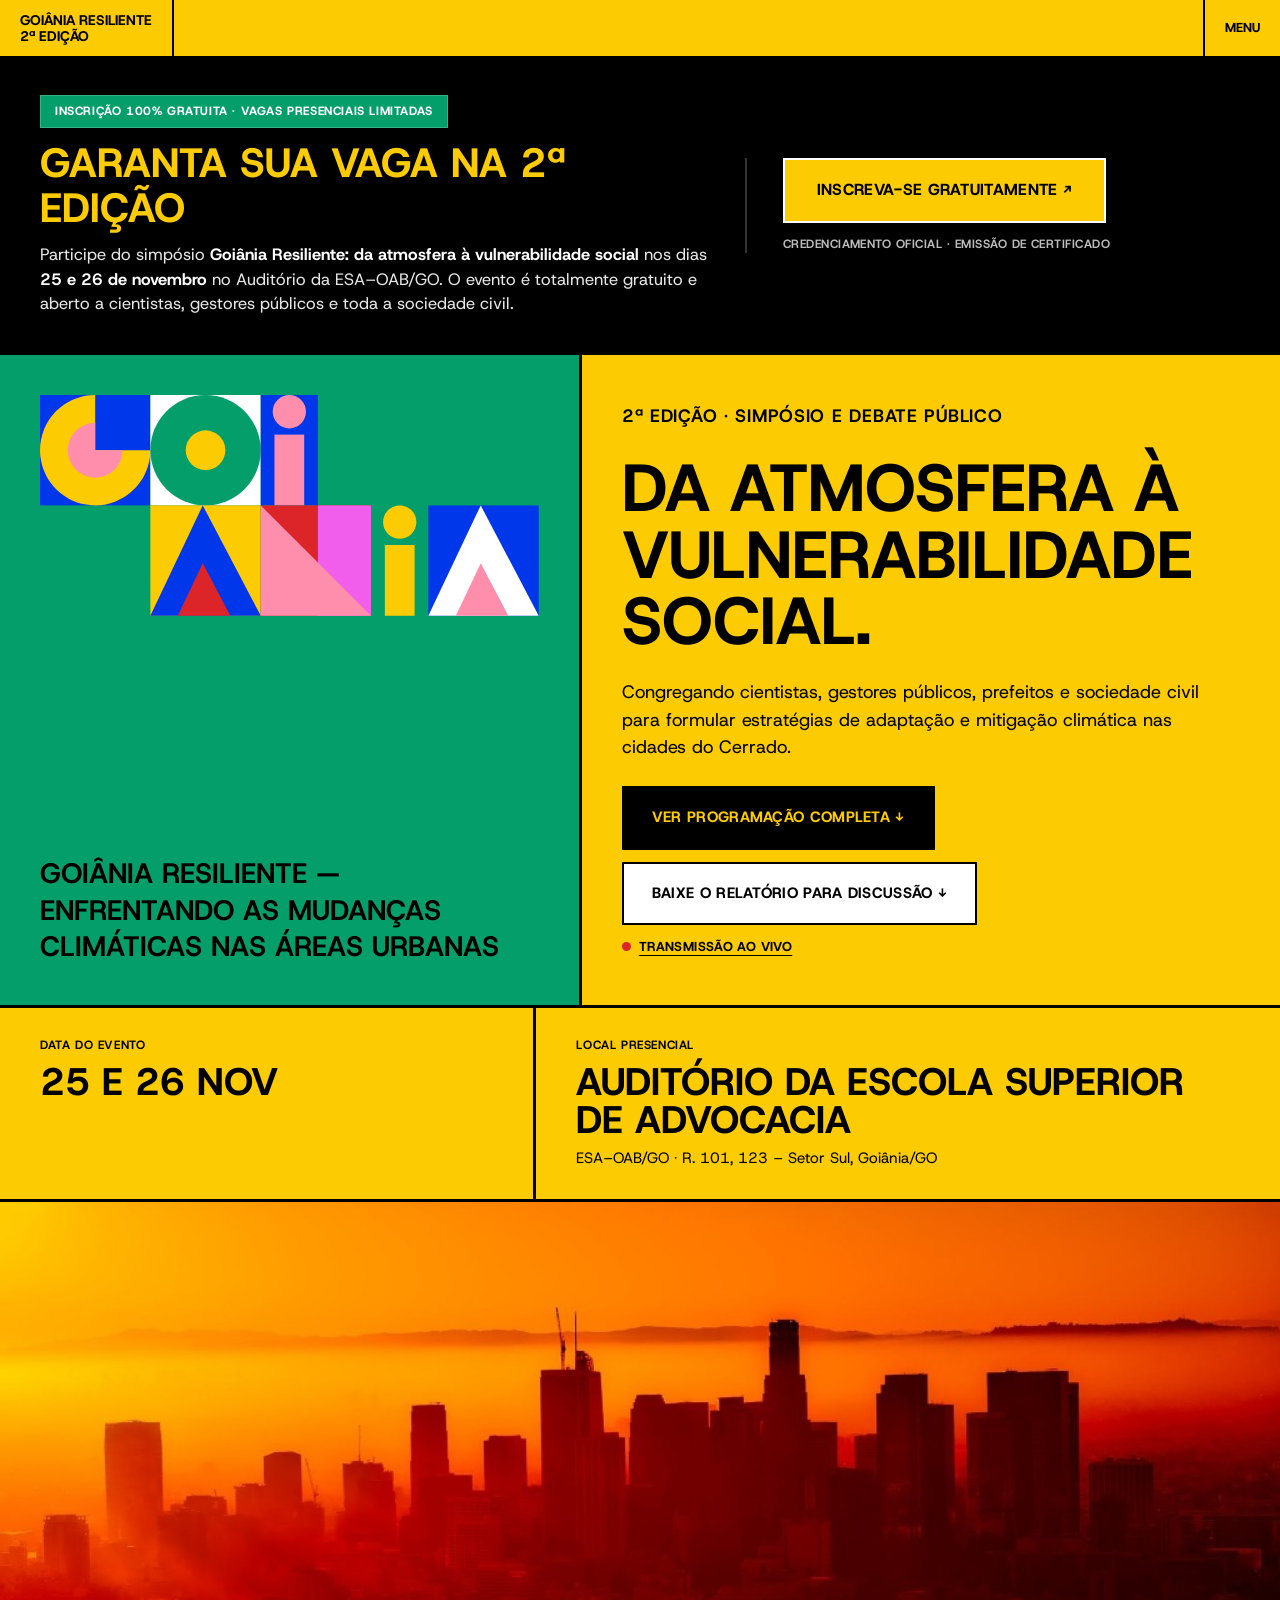
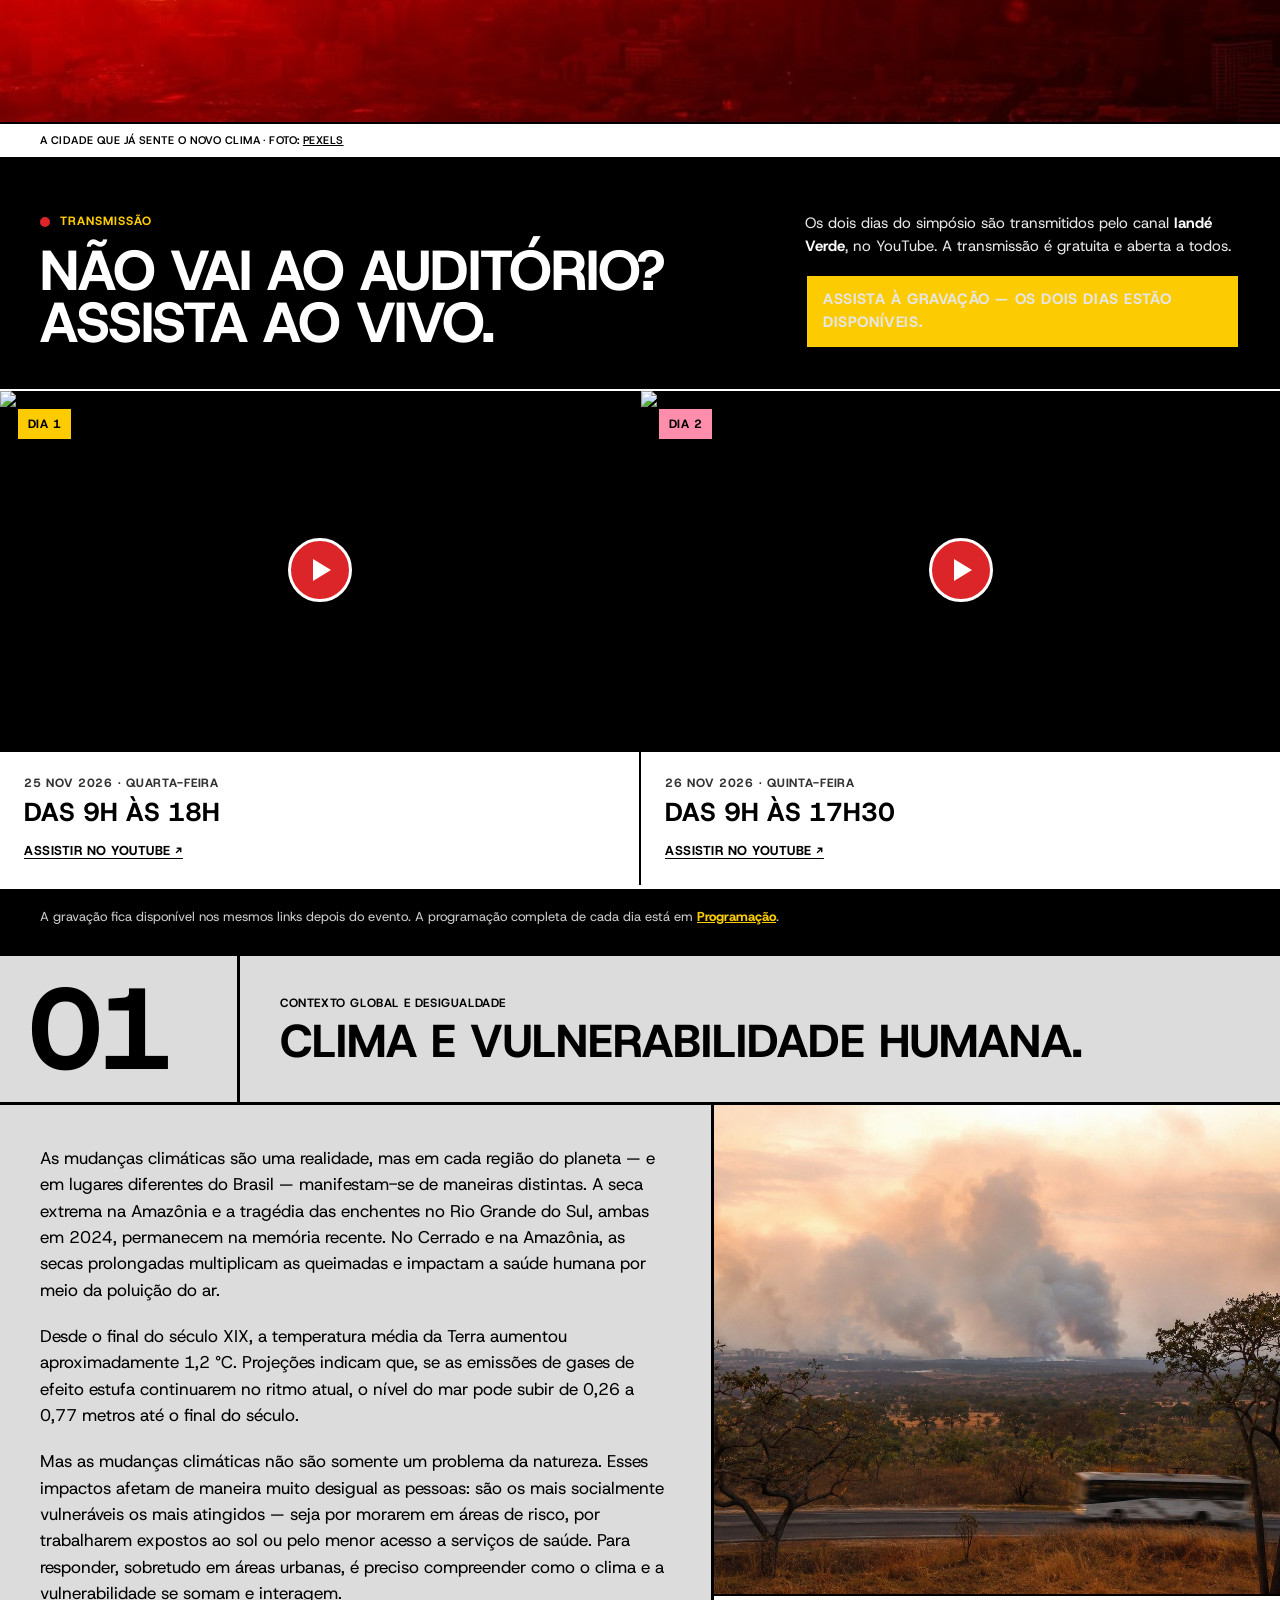
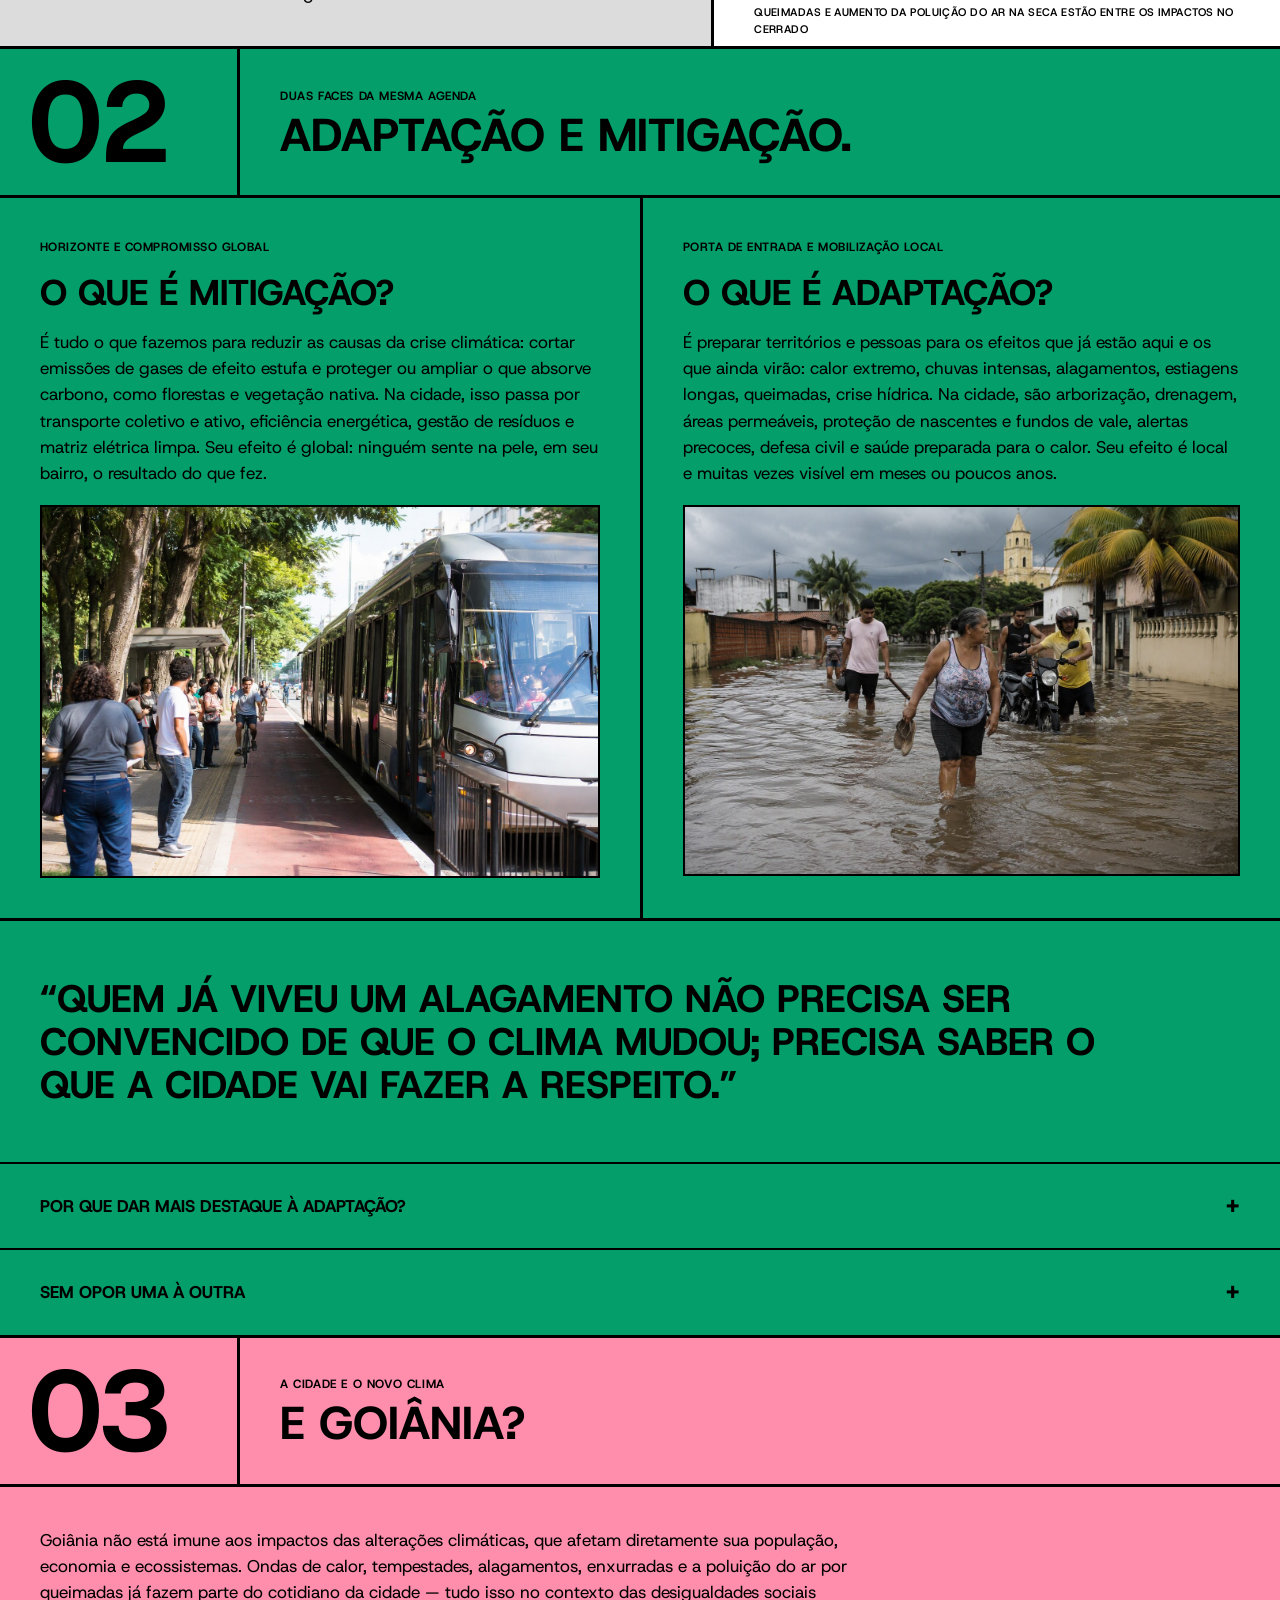
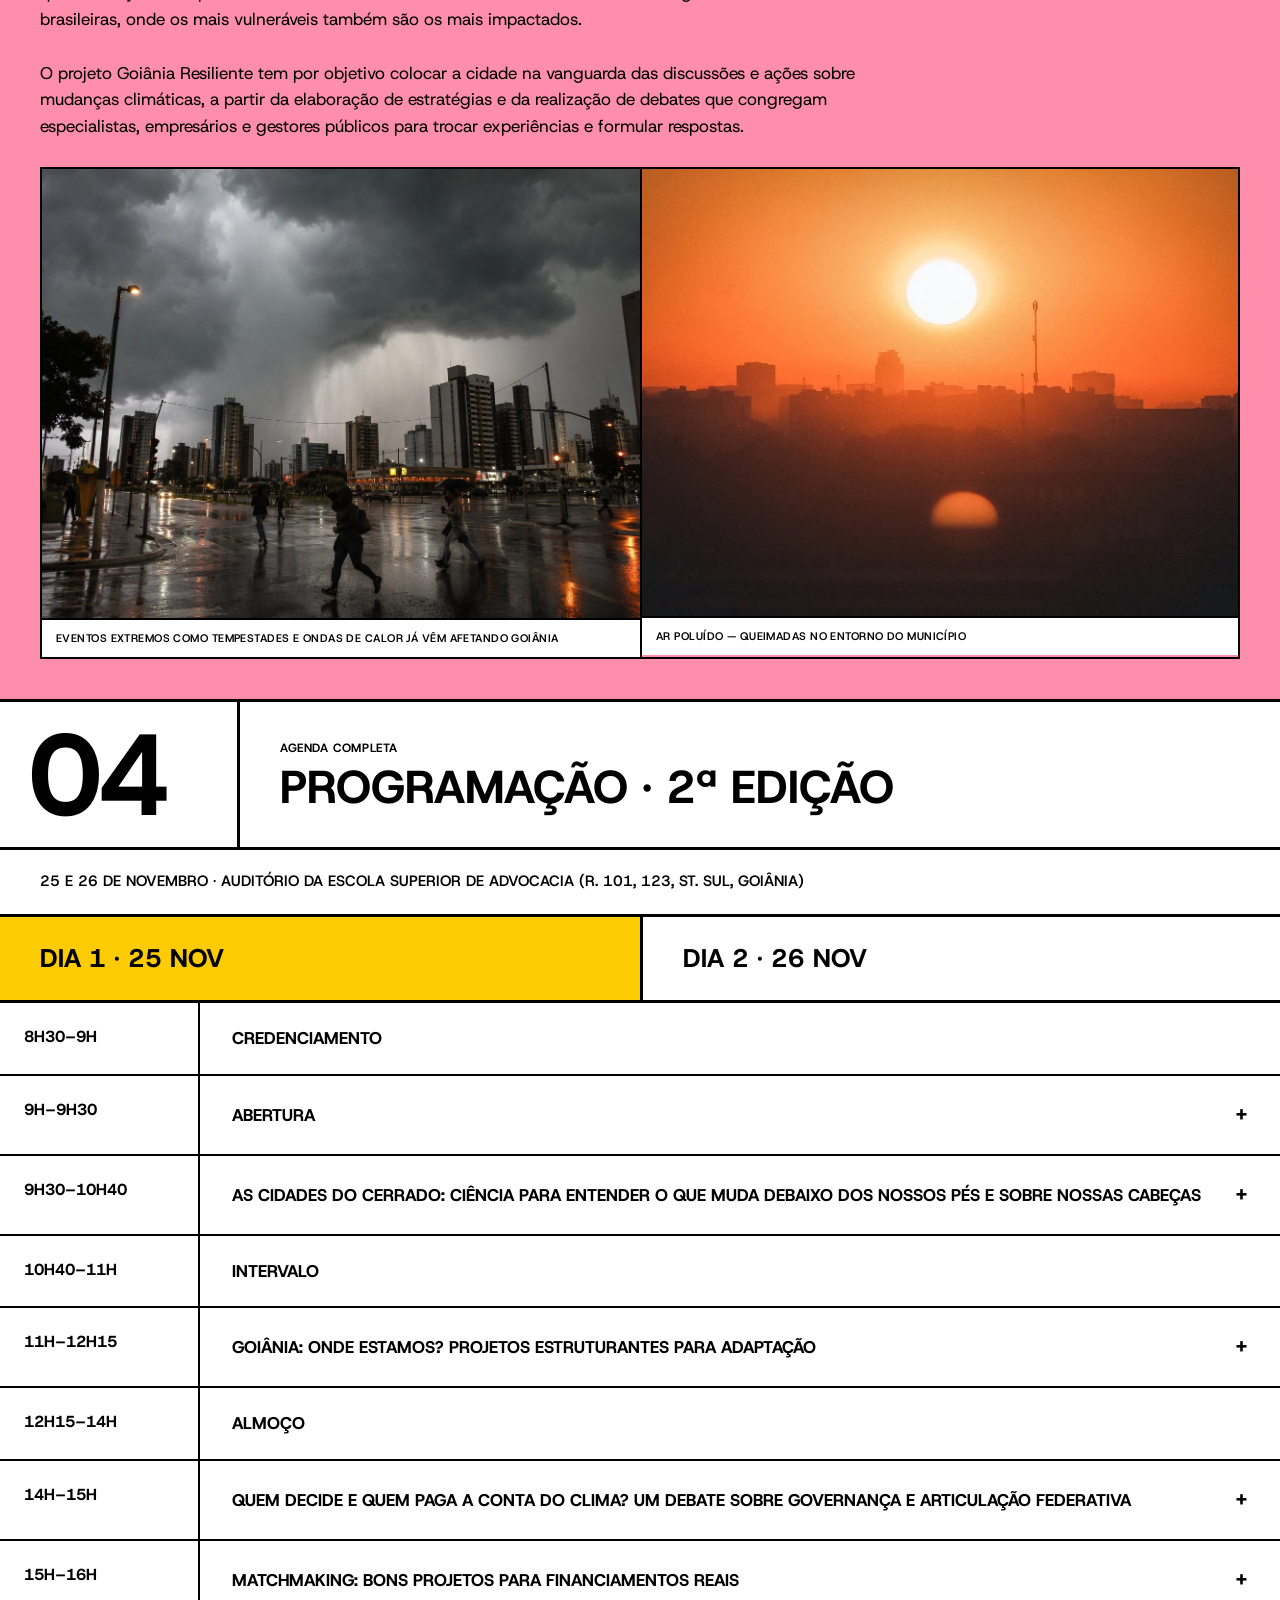
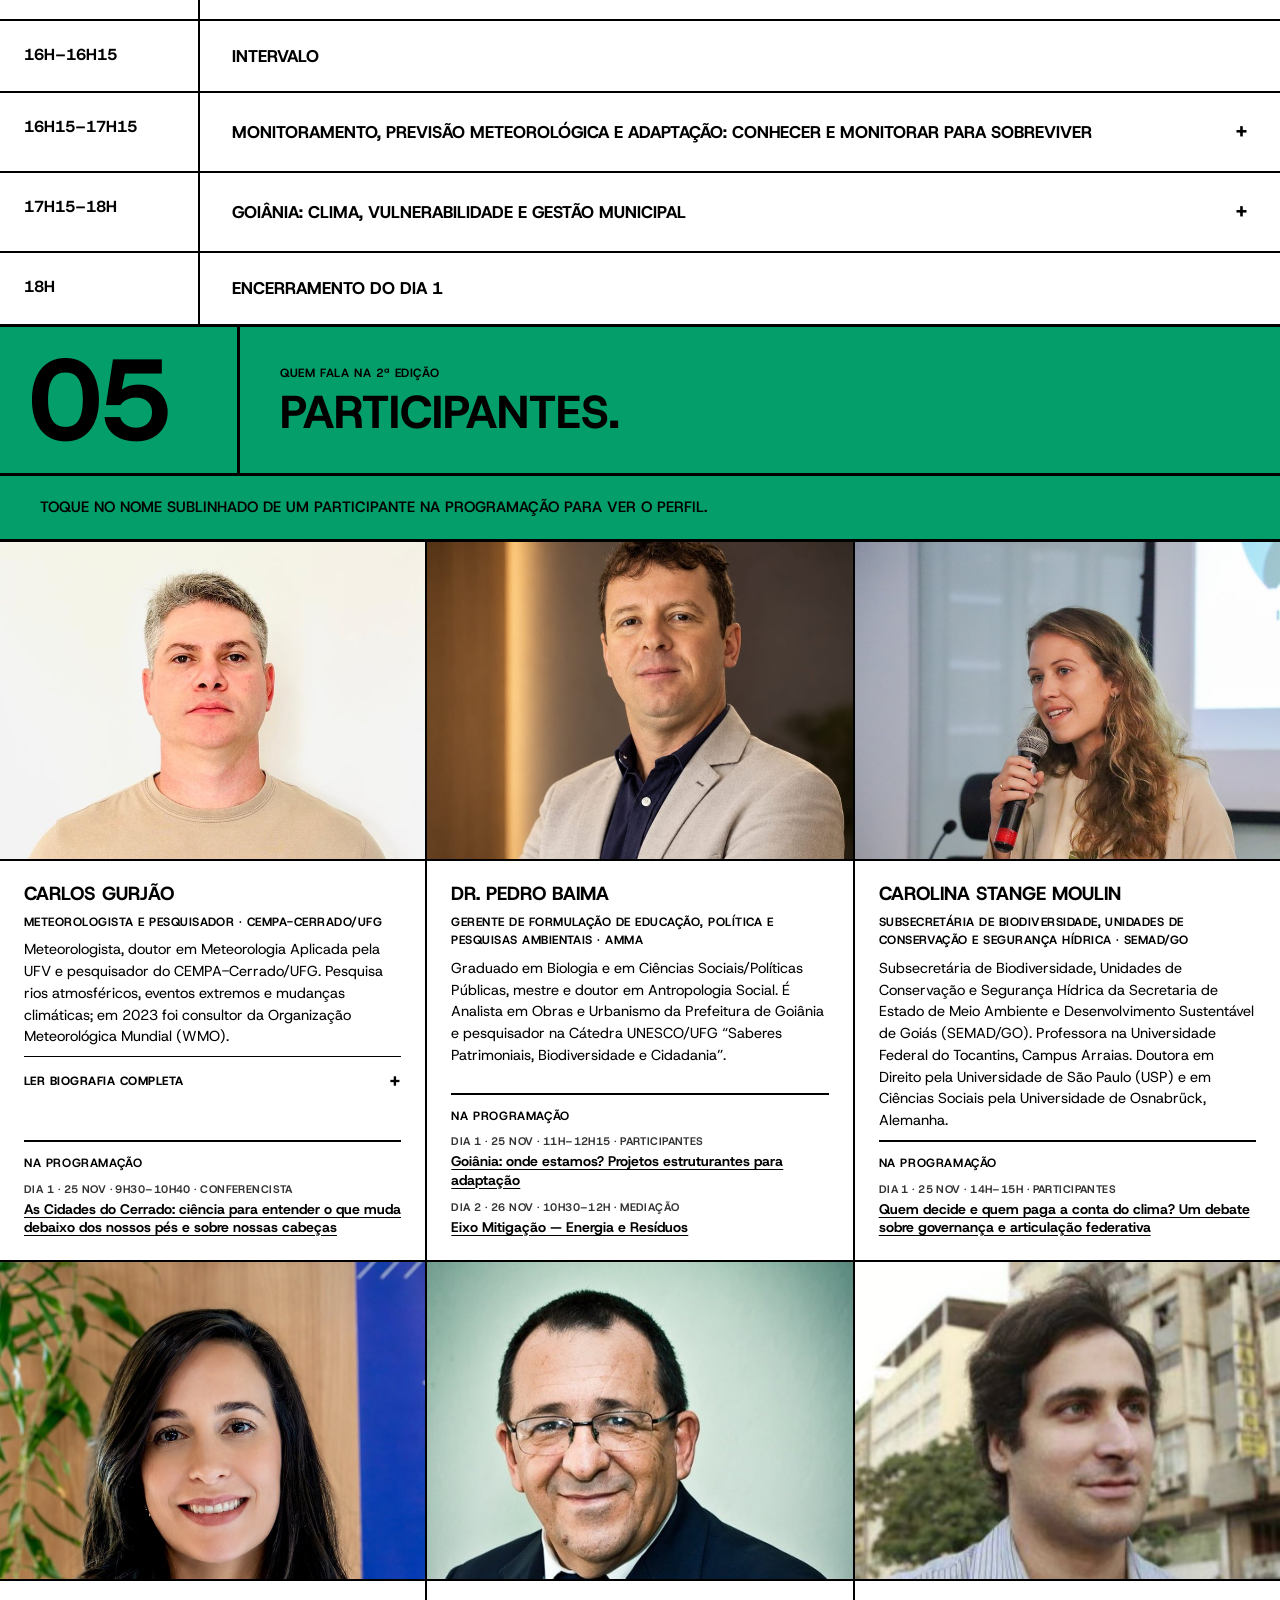
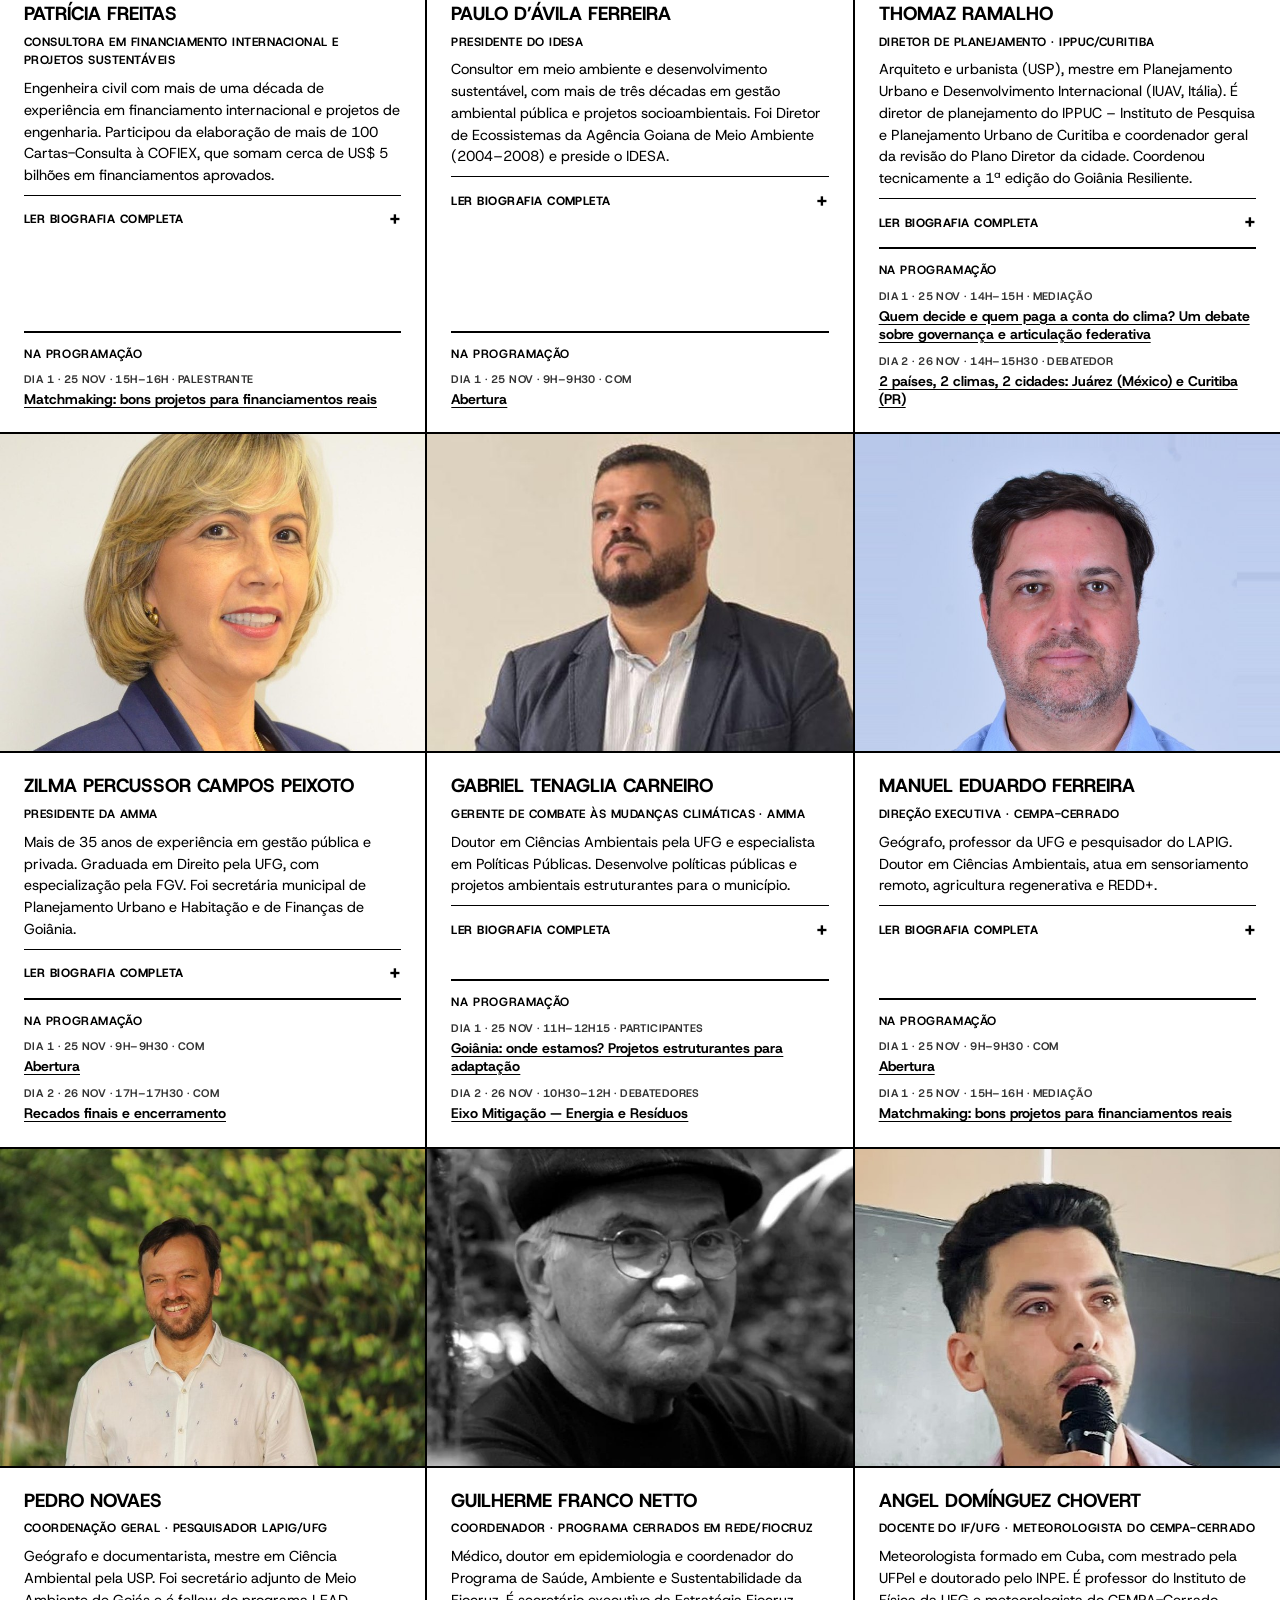
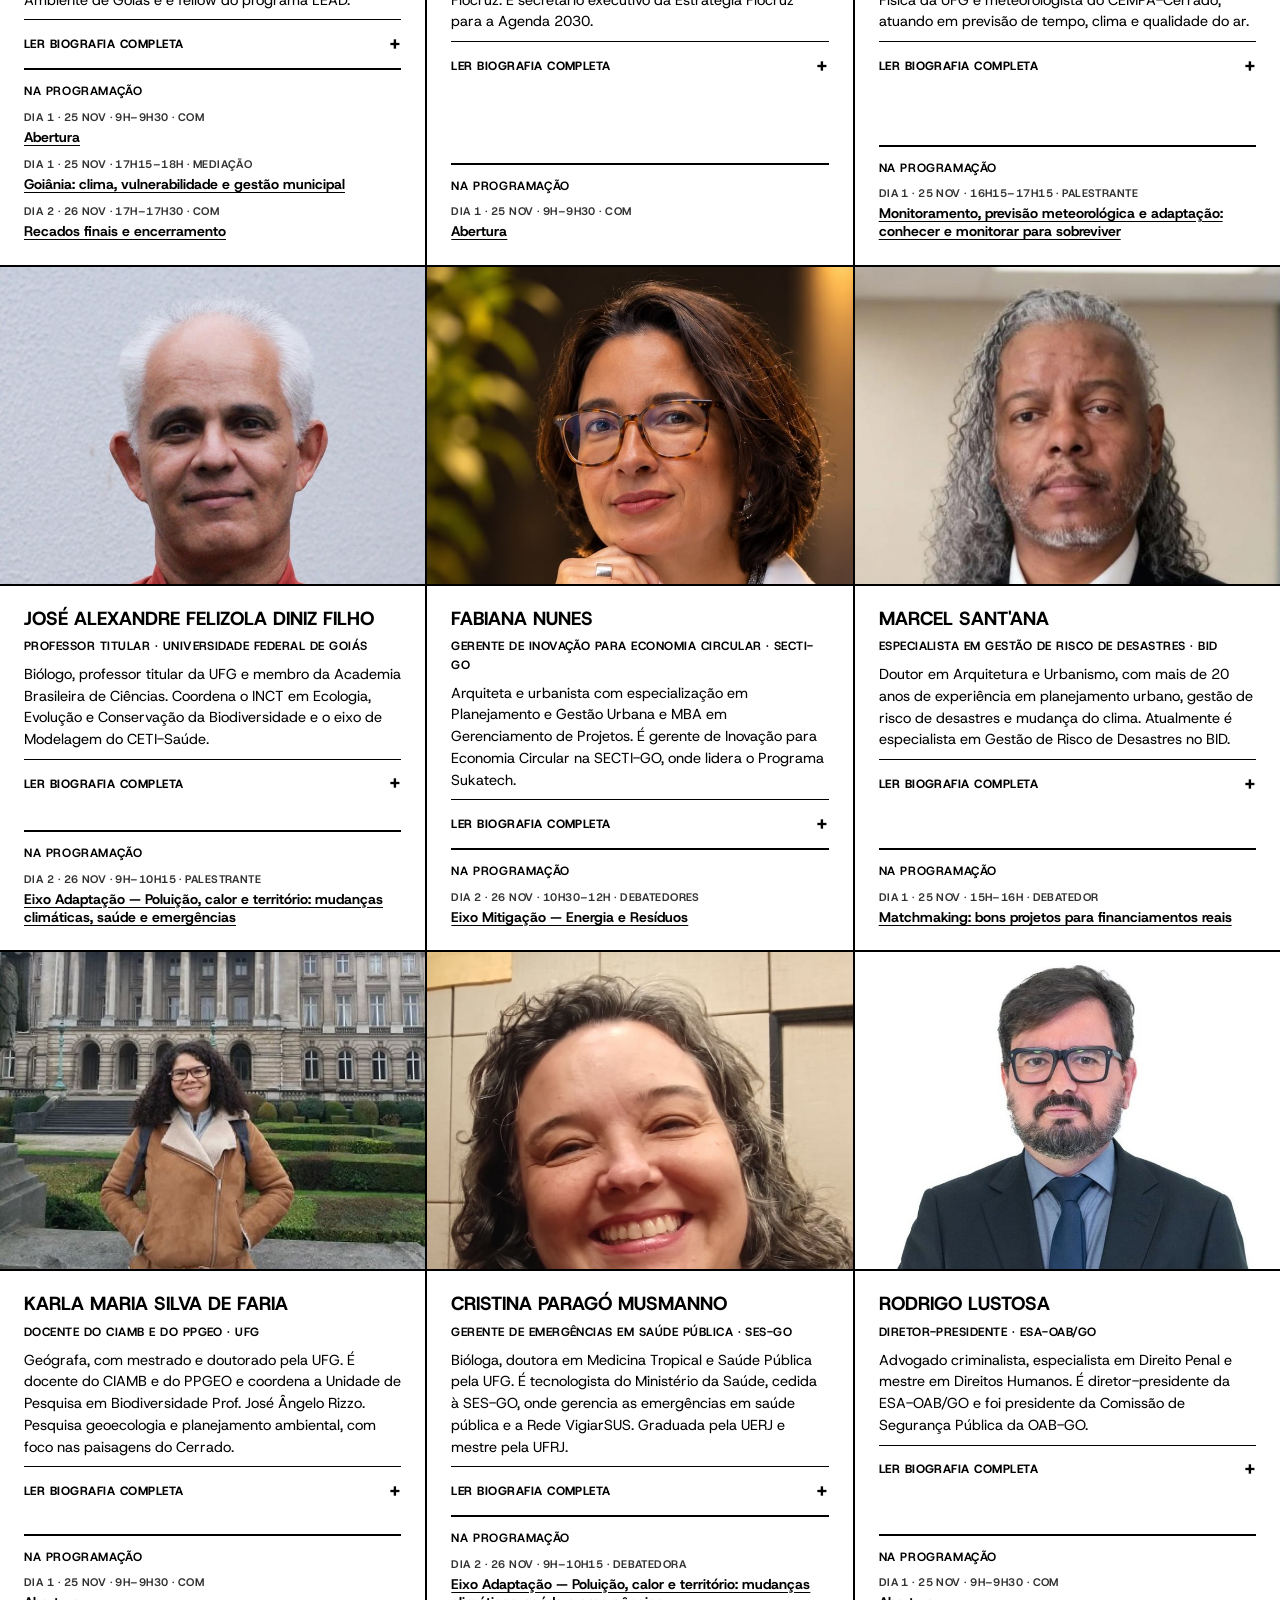
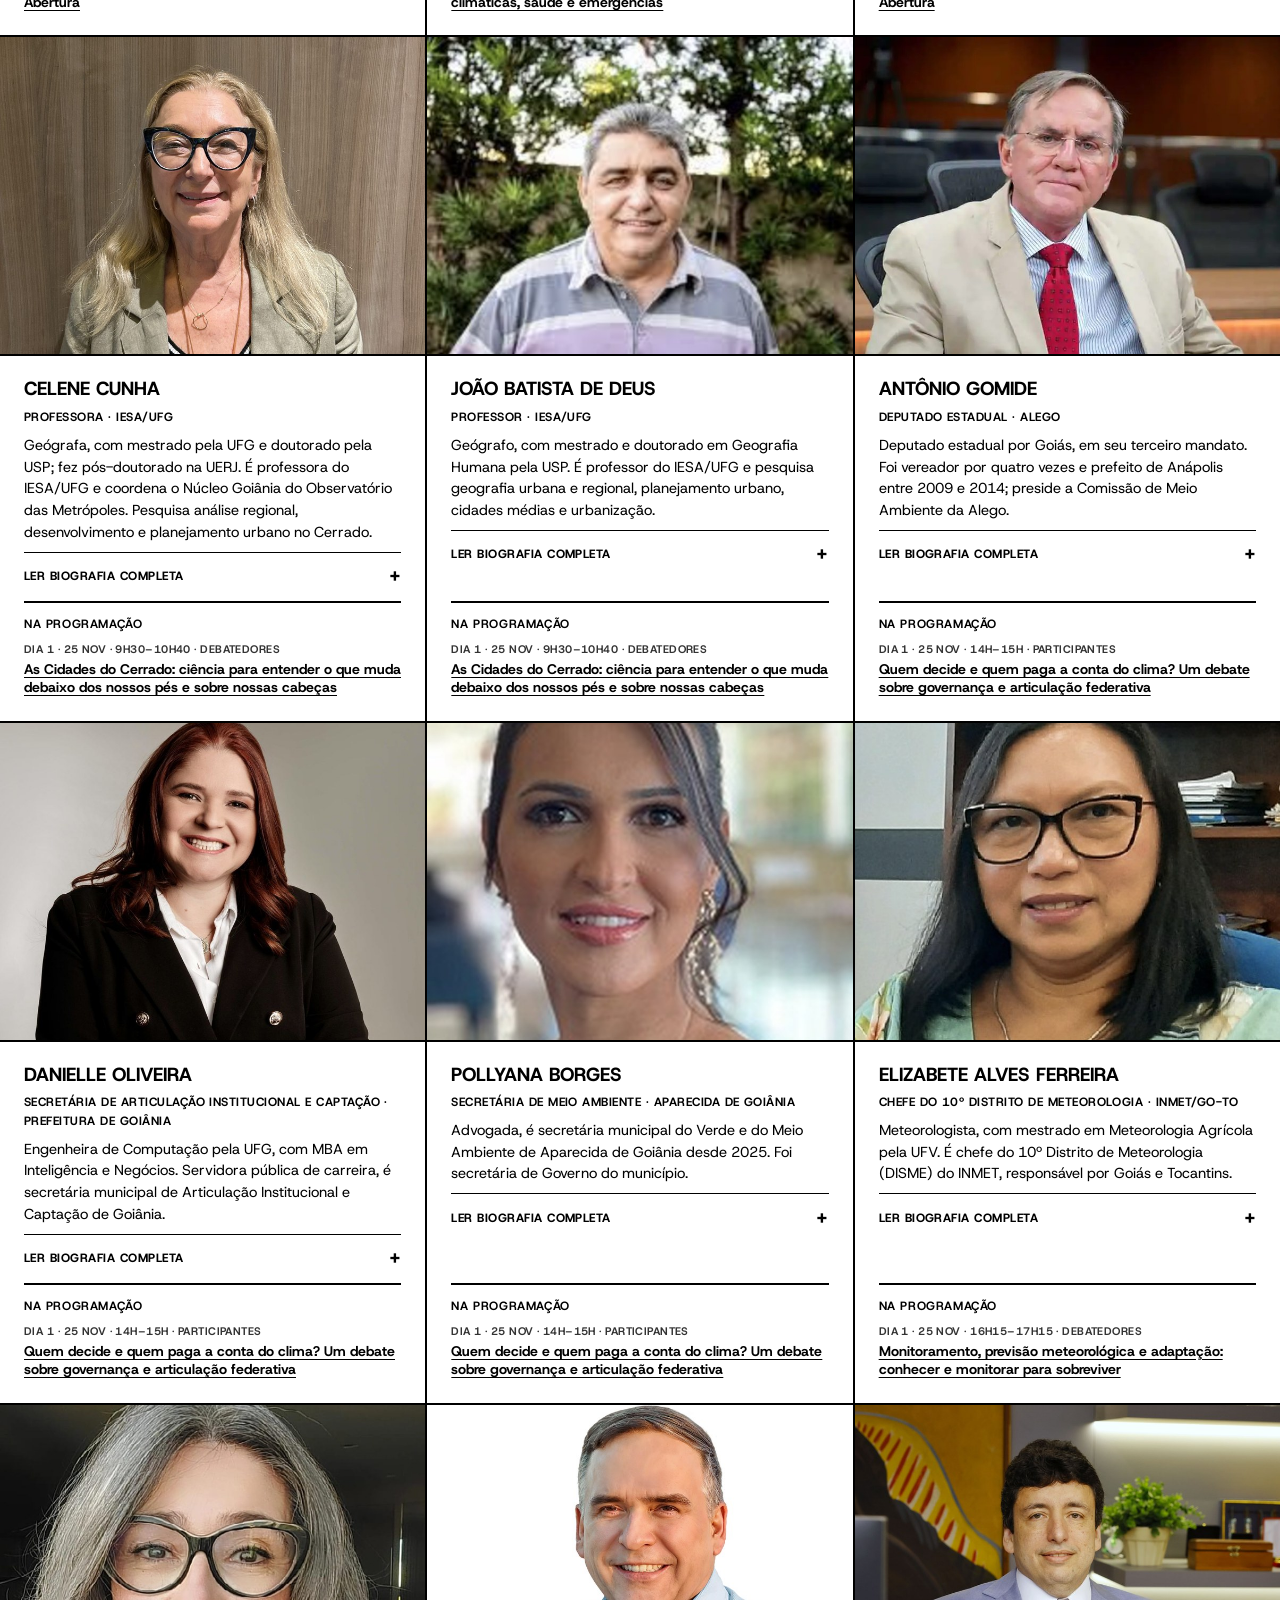
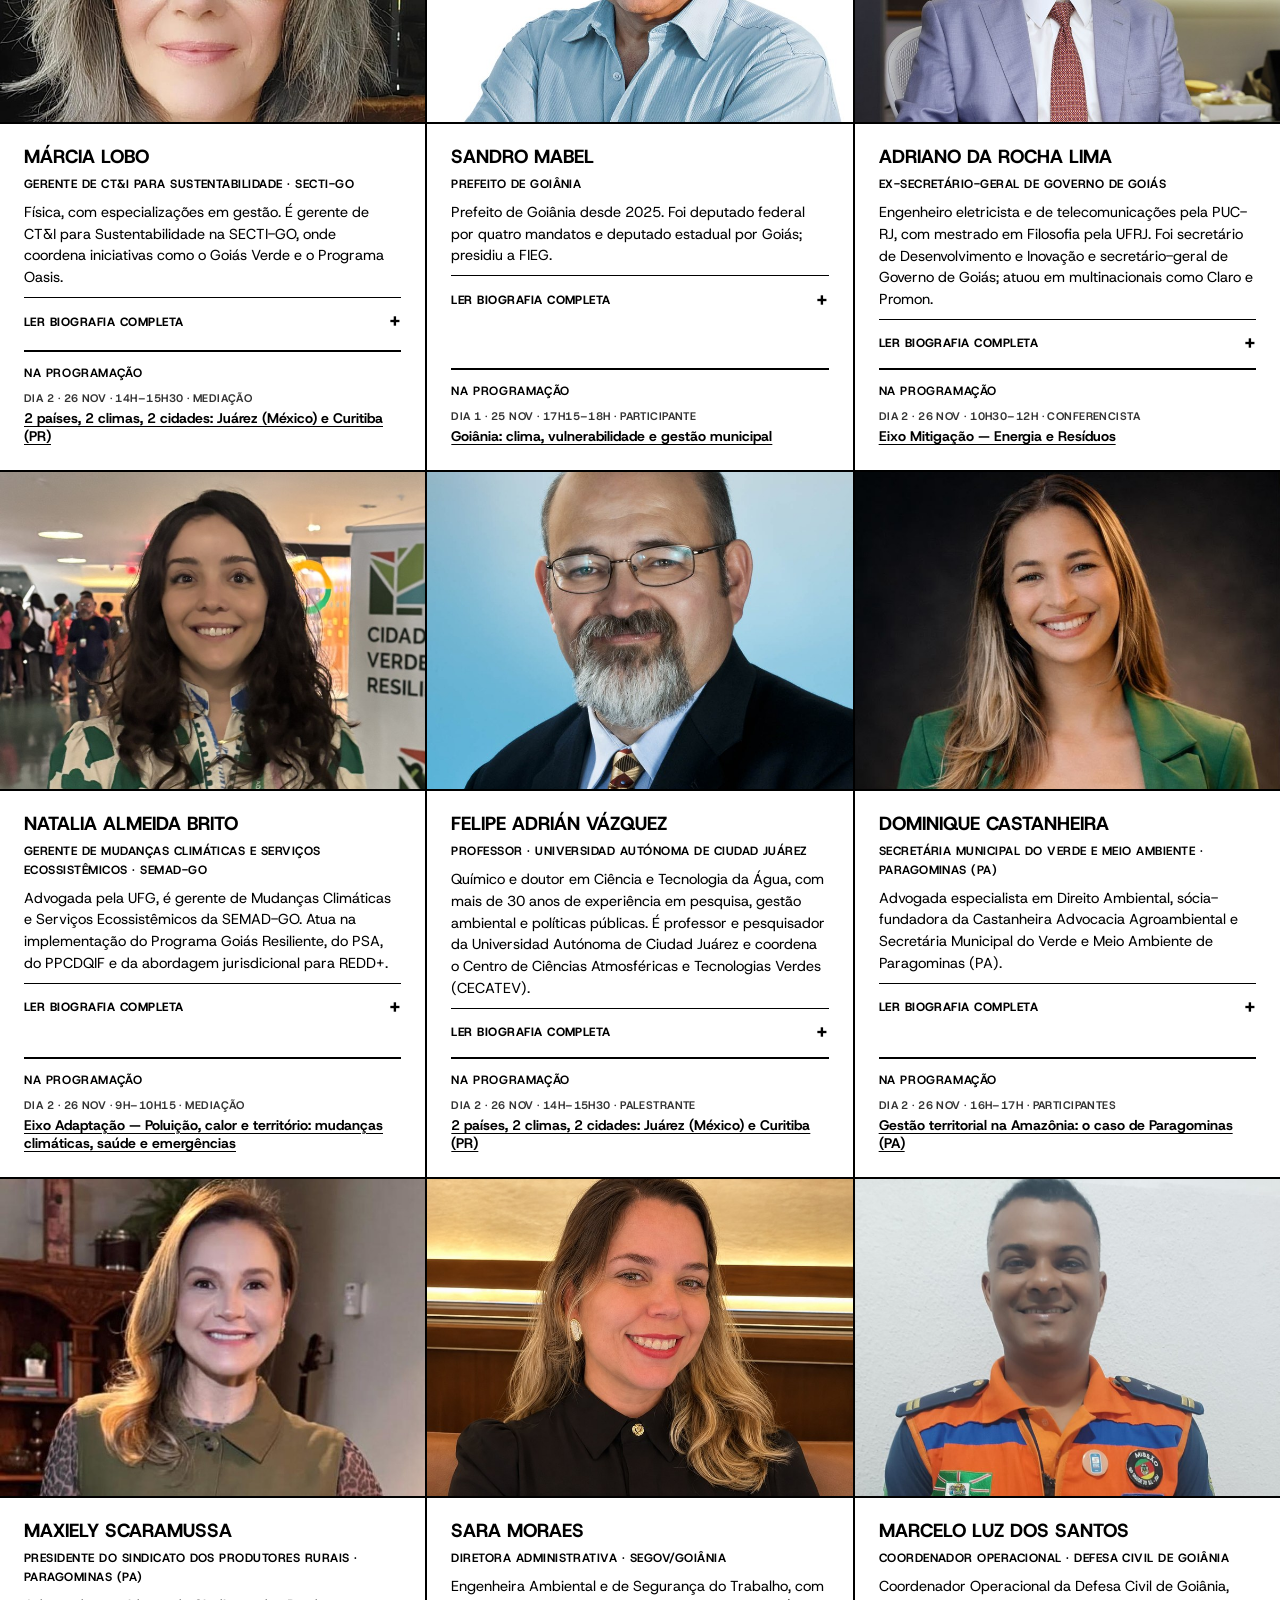
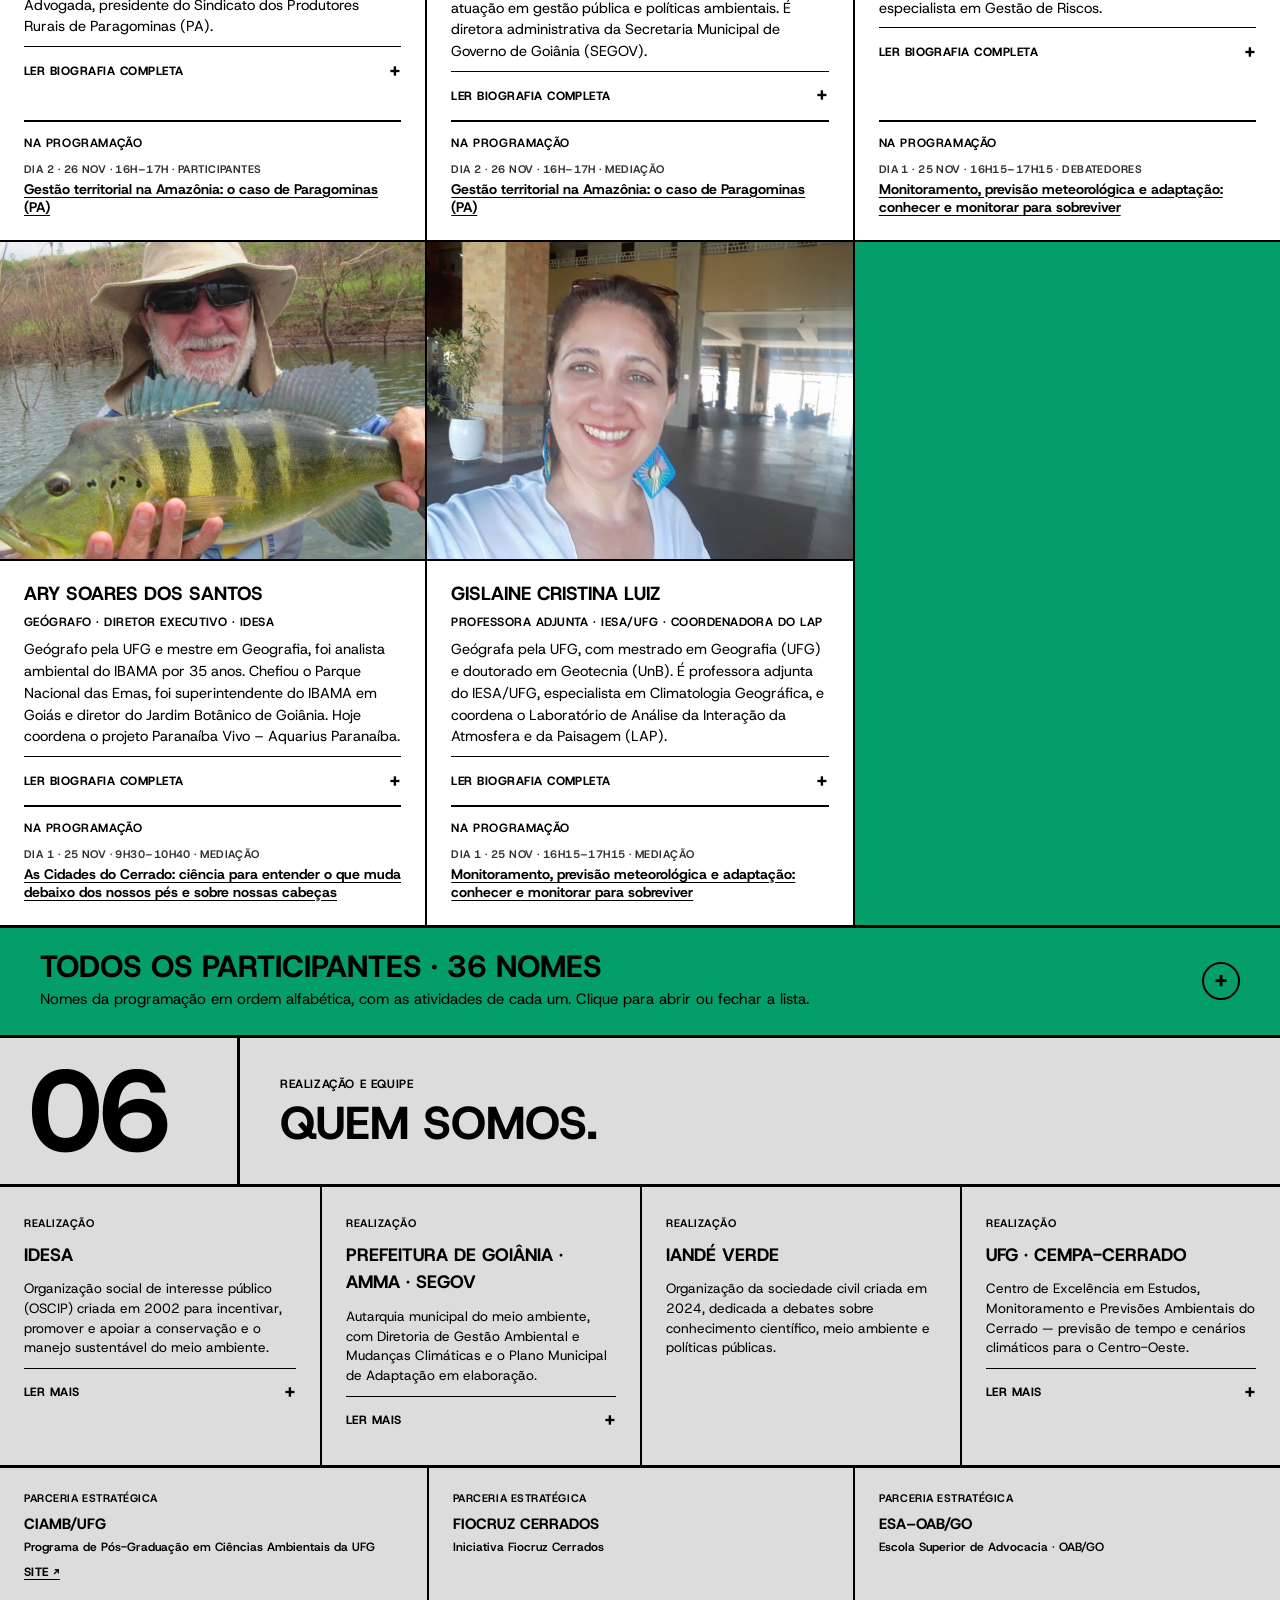
==== index.html @ 6791afd4 "Relatório para discussão: botão na capa e item no acervo - Segundo botão ao lado de "Ver programação" ====
<!DOCTYPE html>
<html lang="pt-BR">
<head>
<meta charset="UTF-8">
<meta name="viewport" content="width=device-width, initial-scale=1.0">
<title>Goiânia Resiliente — Enfrentando as mudanças climáticas nas áreas urbanas</title>
<meta name="description" content="2ª edição do simpósio Goiânia Resiliente: da atmosfera à vulnerabilidade social. 25 e 26 de novembro, Auditório da ESA–OAB/GO, Goiânia.">
<link rel="canonical" href="https://goianiaresiliente.com/">
<link rel="icon" href="favicon.ico" sizes="any">
<link rel="icon" href="assets/icons/favicon.svg" type="image/svg+xml">
<link rel="icon" href="assets/icons/favicon-32x32.png" type="image/png" sizes="32x32">
<link rel="icon" href="assets/icons/favicon-16x16.png" type="image/png" sizes="16x16">
<link rel="apple-touch-icon" href="assets/icons/apple-touch-icon.png" sizes="180x180">
<link rel="manifest" href="site.webmanifest">
<meta name="theme-color" content="#FCCB02">
<meta property="og:type" content="website">
<meta property="og:locale" content="pt_BR">
<meta property="og:site_name" content="Goiânia Resiliente">
<meta property="og:url" content="https://goianiaresiliente.com/">
<meta property="og:title" content="Goiânia Resiliente — 2ª edição | 25 e 26 nov 2026">
<meta property="og:description" content="Da atmosfera à vulnerabilidade social. Simpósio gratuito no Auditório da ESA–OAB/GO sobre mudanças climáticas nas áreas urbanas.">
<meta property="og:image" content="https://goianiaresiliente.com/assets/og/og-card-2026.png">
<meta property="og:image:secure_url" content="https://goianiaresiliente.com/assets/og/og-card-2026.png">
<meta property="og:image:type" content="image/png">
<meta property="og:image:width" content="1200">
<meta property="og:image:height" content="630">
<meta property="og:image:alt" content="Goiânia Resiliente — 2ª edição: Da atmosfera à vulnerabilidade social. 25 e 26 de novembro de 2026, Auditório da ESA–OAB/GO, Goiânia. Evento gratuito.">
<meta name="twitter:card" content="summary_large_image">
<meta name="twitter:title" content="Goiânia Resiliente — 2ª edição | 25 e 26 nov 2026">
<meta name="twitter:description" content="Da atmosfera à vulnerabilidade social. Simpósio gratuito no Auditório da ESA–OAB/GO sobre mudanças climáticas nas áreas urbanas.">
<meta name="twitter:image" content="https://goianiaresiliente.com/assets/og/og-card-2026.png">
<meta name="twitter:image:alt" content="Goiânia Resiliente — 2ª edição: Da atmosfera à vulnerabilidade social. 25 e 26 de novembro de 2026, Auditório da ESA–OAB/GO, Goiânia. Evento gratuito.">
  <link rel="preconnect" href="https://fonts.googleapis.com">
  <link rel="preconnect" href="https://fonts.gstatic.com" crossorigin>
  <link href="https://fonts.googleapis.com/css2?family=Host+Grotesk:ital,wght@0,300..800;1,300..800&display=swap" rel="stylesheet">
  <link rel="stylesheet" href="css/style.css">

<style id="estilos-novo-rodape">

/* Hero: texto de apoio 2x maior (era 15px / max 340px) */
.hero-sub { font-size: clamp(20px, 2.2vw, 30px); max-width: 680px; }

/* Remove o texto provisório "Crédito editorial — imagem sem filtro..." */
.foto-box .credito::before { content: none; }

/* ============ NOVO FOOTER REESTRUTURADO (DUAS LINHAS) ============ */
footer {
  background: var(--branco);
  border-top: none;
}
footer .inner {
  max-width: 1440px;
  margin: 0 auto;
}

/* 1. Grid superior de informações */
.foot-info-grid {
  display: grid;
  grid-template-columns: 1.3fr 1fr;
  border-bottom: var(--borda-grossa);
}
.foot-info-grid > div {
  padding: 36px 40px;
  display: flex;
  flex-direction: column;
  gap: 12px;
  min-width: 0;
}
.foot-info-grid > div + div {
  border-left: var(--borda-grossa);
  justify-content: space-between;
}
.foot-info-grid h2 {
  font-size: clamp(26px, 3vw, 42px);
  line-height: 1.05;
}
.foot-info-grid p.desc {
  max-width: 58ch;
  font-size: 15.5px;
  line-height: 1.5;
}
.foot-local-box {
  display: flex;
  flex-direction: column;
  gap: 6px;
}
.foot-local-box strong {
  font-size: 16px;
  font-weight: 800;
  text-transform: uppercase;
}
.foot-local-box p {
  font-size: 14px;
}
.foot-meta-links {
  display: flex;
  align-items: center;
  justify-content: space-between;
  gap: 16px;
  margin-top: 10px;
  padding-top: 12px;
  border-top: 1px solid var(--preto);
  flex-wrap: wrap;
}
.btn-inscricao-mini {
  display: inline-block;
  background: var(--preto);
  color: var(--amarelo);
  font-size: 12px;
  font-weight: 800;
  text-transform: uppercase;
  letter-spacing: .04em;
  padding: 8px 16px;
  text-decoration: none;
  border: var(--borda);
  transition: background-color .15s ease-out, color .15s ease-out;
}
.btn-inscricao-mini:hover {
  background: var(--amarelo);
  color: var(--preto);
}

/* 2. Faixa de logotipos: Realização e Parcerias em duas linhas */
.foot-logos-strip {
  padding: 32px 40px;
  border-bottom: var(--borda);
  background: var(--branco);
}
.foot-logos-row {
  display: flex;
  flex-direction: column;
  align-items: flex-start;
  gap: 28px;
  width: 100%;
}
.foot-logos-subgroup {
  display: flex;
  flex-direction: column;
  align-items: flex-start;
  gap: 14px;
  width: 100%;
}
.foot-logos-subgroup.realizadores,
.foot-logos-subgroup.parcerias {
  flex: none;
  width: 100%;
}
.foot-kicker {
  font-size: 13px;
  font-weight: 800;
  text-transform: uppercase;
  letter-spacing: .06em;
  color: var(--preto);
  margin: 0;
  padding: 0;
}
.foot-logos-items {
  display: flex;
  align-items: center;
  gap: 20px 40px;
  flex-wrap: wrap;
}
.foot-logos-items img {
  max-height: none;
  width: auto;
  max-width: 100%;
  object-fit: contain;
  image-rendering: -webkit-optimize-contrast;
  transition: transform .15s ease-out;
}
.foot-logos-items img:hover {
  transform: scale(1.06);
}

/* Equipe com 6 pessoas (3 colunas perfeitas) */
.equipe-grid {
  grid-template-columns: repeat(3, 1fr) !important;
}

/* 3. Responsividade */
@media (max-width: 1240px) {
  .foot-logos-row {
    flex-direction: column;
    align-items: flex-start;
    gap: 24px;
  }
  .foot-logos-subgroup.realizadores,
  .foot-logos-subgroup.parcerias {
    width: 100%;
  }
  .foot-logos-items {
    flex-wrap: wrap;
    gap: 16px;
  }
  .foot-logos-items img.logo-amma {
    height: 54px;
  }
  .equipe-grid {
    grid-template-columns: repeat(2, 1fr) !important;
  }
}
@media (max-width: 800px) {
  .foot-info-grid {
    grid-template-columns: 1fr;
  }
  .foot-info-grid > div {
    padding: 24px 20px;
  }
  .foot-info-grid > div + div {
    border-left: none;
    border-top: var(--borda-grossa);
  }
  .foot-logos-strip {
    padding: 24px 20px;
  }
  .foot-logos-items {
    gap: 16px;
  }
  .foot-logos-items img.logo-amma {
    height: 48px;
  }
  .equipe-grid {
    grid-template-columns: 1fr !important;
  }
}

</style>

</head>
<body>

<header>
  <div class="topbar">
    <a class="brand" href="#inicio">
      <span>Goiânia Resiliente<br>2ª edição</span>
    </a>
    <button class="toggle" id="menuToggle" aria-expanded="false" aria-controls="menu">Menu</button>
    <nav class="menu" id="menu" aria-label="Navegação principal">
      <a href="#inscricao" class="nav-inscricao">Inscrição (Grátis)</a>
      <a href="#desafio">01. O Desafio</a>
      <a href="#faces">02. Adaptação e Mitigação</a>
      <a href="#goiania">03. E Goiânia?</a>
      <a href="#programacao">04. Programação · 25–26 nov</a>
      <a href="#convidados">05. Participantes</a>
      <a href="#quem-somos">06. Quem Somos</a>
      <a href="#edicao-2024">07. Edição 2024</a>
      <a href="#acervo">08. Acervo</a>
    </nav>
  </div>
</header>

<main>

  <!-- ================= INSCRIÇÃO ================= -->
  <section class="inscricao" id="inscricao">
    <div class="inscricao-grid">
      <div class="inscricao-info">
        <span class="badge-gratuito">Inscrição 100% Gratuita · Vagas presenciais limitadas</span>
        <h2>Garanta sua vaga na 2ª edição</h2>
        <p>Participe do simpósio <strong>Goiânia Resiliente: da atmosfera à vulnerabilidade social</strong> nos dias <strong>25 e 26 de novembro</strong> no Auditório da ESA–OAB/GO. O evento é totalmente gratuito e aberto a cientistas, gestores públicos e toda a sociedade civil.</p>
      </div>
      <div class="inscricao-cta">
        <a class="btn-inscricao" href="https://forms.gle/T5ER9YtRAucus4YP8" target="_blank" rel="noopener noreferrer">
          Inscreva-se gratuitamente ↗
        </a>
        <p class="inscricao-obs">Credenciamento oficial · Emissão de certificado</p>
      </div>
    </div>
  </section>

  <!-- ================= HERO ================= -->
  <section class="hero" id="inicio">
    <div class="hero-grid">
      <div class="hero-left">
        <img class="logo-gr" src="assets/logo/lettering.svg" alt="Logo colorido Goiânia Resiliente">
        <p class="hero-sub">Goiânia Resiliente — enfrentando as mudanças climáticas nas áreas urbanas</p>
      </div>
      <div class="hero-right">
        <p class="kicker">2ª edição · Simpósio e debate público</p>
        <h1>Da atmosfera à vulnerabilidade social.</h1>
        <p>Congregando cientistas, gestores públicos, prefeitos e sociedade civil para formular estratégias de adaptação e mitigação climática nas cidades do Cerrado.</p>
        <div class="hero-acoes">
          <div class="hero-botoes">
            <a class="btn" href="#programacao">Ver programação completa ↓</a>
            <a class="btn btn-sec" href="materiais/2026/relatorio-para-discussao-2026.pdf" target="_blank" rel="noopener noreferrer">Baixe o relatório para discussão ↓</a>
          </div>
          <a class="hero-live" href="#transmissao"><span class="hero-live-dot" aria-hidden="true"></span> Transmissão ao vivo</a>
        </div>
      </div>
    </div>
    <div class="info-strip">
      <div>
        <span class="label">Data do evento</span>
        <strong>25 e 26 nov</strong>
      </div>
      <div>
        <span class="label">Local presencial</span>
        <strong>Auditório da Escola Superior de Advocacia</strong>
        <p>ESA–OAB/GO · R. 101, 123 – Setor Sul, Goiânia/GO</p>
      </div>
    </div>
        <figure class="hero-photo">
      <img src="assets/img/hero-calor-pexels.jpg" alt="A cidade que já sente o novo clima — calor extremo e horizonte urbano" loading="eager">
      <figcaption>A cidade que já sente o novo clima · Foto: <a href="https://www.pexels.com" target="_blank" rel="noopener">Pexels</a></figcaption>
    </figure>
  </section>

  <!-- ================= TRANSMISSÃO ================= -->
  <!-- Estado (antes, durante e depois) calculado em js/main.js a partir das datas abaixo. -->
  <section class="transmissao" id="transmissao"
           data-dia1-inicio="2026-11-25T12:00:00Z" data-dia1-fim="2026-11-25T21:00:00Z"
           data-dia2-inicio="2026-11-26T12:00:00Z" data-dia2-fim="2026-11-26T20:30:00Z">
    <div class="trans-head">
      <div class="trans-intro">
        <span class="trans-kicker"><span class="trans-dot" aria-hidden="true"></span> Transmissão</span>
        <h2>Não vai ao auditório? Assista ao vivo.</h2>
      </div>
      <div class="trans-side">
        <p>Os dois dias do simpósio são transmitidos pelo canal <strong>Iandé Verde</strong>, no YouTube. A transmissão é gratuita e aberta a todos.</p>
        <p class="trans-status" id="transStatus" role="status">Transmissão nos dias 25 e 26 de novembro, a partir das 9h (horário de Brasília).</p>
      </div>
    </div>

    <div class="trans-grid">
      <a class="trans-card" href="https://www.youtube.com/live/uhss2DYRGe4" target="_blank" rel="noopener noreferrer">
        <div class="trans-thumb">
          <img src="https://i.ytimg.com/vi/uhss2DYRGe4/maxresdefault.jpg"
               alt="Transmissão do Dia 1 do Goiânia Resiliente no YouTube — 25 de novembro de 2026"
               loading="lazy"
               onerror="this.onerror=null;this.src='https://i.ytimg.com/vi/uhss2DYRGe4/hqdefault.jpg'">
          <span class="trans-badge">Dia 1</span>
          <span class="trans-live">Ao vivo</span>
          <span class="trans-play" aria-hidden="true"></span>
        </div>
        <div class="trans-body">
          <span class="trans-data">25 nov 2026 · quarta-feira</span>
          <strong>Das 9h às 18h</strong>
          <span class="trans-cta">Assistir no YouTube ↗</span>
        </div>
      </a>

      <a class="trans-card" href="https://www.youtube.com/live/CCgR-ebdeq4" target="_blank" rel="noopener noreferrer">
        <div class="trans-thumb">
          <img src="https://i.ytimg.com/vi/CCgR-ebdeq4/maxresdefault.jpg"
               alt="Transmissão do Dia 2 do Goiânia Resiliente no YouTube — 26 de novembro de 2026"
               loading="lazy"
               onerror="this.onerror=null;this.src='https://i.ytimg.com/vi/CCgR-ebdeq4/hqdefault.jpg'">
          <span class="trans-badge">Dia 2</span>
          <span class="trans-live">Ao vivo</span>
          <span class="trans-play" aria-hidden="true"></span>
        </div>
        <div class="trans-body">
          <span class="trans-data">26 nov 2026 · quinta-feira</span>
          <strong>Das 9h às 17h30</strong>
          <span class="trans-cta">Assistir no YouTube ↗</span>
        </div>
      </a>
    </div>

    <p class="trans-nota">A gravação fica disponível nos mesmos links depois do evento. A programação completa de cada dia está em <a href="#programacao">Programação</a>.</p>
  </section>

  <!-- ================= 01 · O DESAFIO ================= -->
  <section class="desafio" id="desafio">
    <div class="sec-head">
      <div class="num">01</div>
      <div class="titles">
        <span class="label">Contexto global e desigualdade</span>
        <h2>Clima e vulnerabilidade humana.</h2>
      </div>
    </div>
    <div class="desafio-body">
      <div class="desafio-text">
        <p>As mudanças climáticas são uma realidade, mas em cada região do planeta — e em lugares diferentes do Brasil — manifestam-se de maneiras distintas. A seca extrema na Amazônia e a tragédia das enchentes no Rio Grande do Sul, ambas em 2024, permanecem na memória recente. No Cerrado e na Amazônia, as secas prolongadas multiplicam as queimadas e impactam a saúde humana por meio da poluição do ar.</p>
        <p>Desde o final do século XIX, a temperatura média da Terra aumentou aproximadamente 1,2&nbsp;°C. Projeções indicam que, se as emissões de gases de efeito estufa continuarem no ritmo atual, o nível do mar pode subir de 0,26 a 0,77 metros até o final do século.</p>
        <p>Mas as mudanças climáticas não são somente um problema da natureza. Esses impactos afetam de maneira muito desigual as pessoas: são os mais socialmente vulneráveis os mais atingidos — seja por morarem em áreas de risco, por trabalharem expostos ao sol ou pelo menor acesso a serviços de saúde. Para responder, sobretudo em áreas urbanas, é preciso compreender como o clima e a vulnerabilidade se somam e interagem.</p>
      </div>
      <div class="foto-box">
        <img src="assets/img/desafio-fumaca.jpg" alt="Colunas de fumaça de queimadas no horizonte do Cerrado" loading="lazy">
        <p class="credito">Queimadas e aumento da poluição do ar na seca estão entre os impactos no Cerrado</p>
      </div>
    </div>
  </section>

  <!-- ================= 02 · ADAPTAÇÃO E MITIGAÇÃO ================= -->
  <section class="faces" id="faces">
    <div class="sec-head">
      <div class="num">02</div>
      <div class="titles">
        <span class="label">Duas faces da mesma agenda</span>
        <h2>Adaptação e mitigação.</h2>
      </div>
    </div>
    <div class="faces-grid">
      <article class="face">
        <span class="kicker">Horizonte e compromisso global</span>
        <h3>O que é mitigação?</h3>
        <p>É tudo o que fazemos para reduzir as causas da crise climática: cortar emissões de gases de efeito estufa e proteger ou ampliar o que absorve carbono, como florestas e vegetação nativa. Na cidade, isso passa por transporte coletivo e ativo, eficiência energética, gestão de resíduos e matriz elétrica limpa. Seu efeito é global: ninguém sente na pele, em seu bairro, o resultado do que fez.</p>
        <img src="assets/img/mitigacao-transporte.jpg" alt="Corredor de ônibus com árvores na calçada" loading="lazy">
      </article>
      <article class="face">
        <span class="kicker">Porta de entrada e mobilização local</span>
        <h3>O que é adaptação?</h3>
        <p>É preparar territórios e pessoas para os efeitos que já estão aqui e os que ainda virão: calor extremo, chuvas intensas, alagamentos, estiagens longas, queimadas, crise hídrica. Na cidade, são arborização, drenagem, áreas permeáveis, proteção de nascentes e fundos de vale, alertas precoces, defesa civil e saúde preparada para o calor. Seu efeito é local e muitas vezes visível em meses ou poucos anos.</p>
        <img src="assets/img/adaptacao-alagamento.jpg" alt="Rua alagada após chuva forte, moradores atravessando a água" loading="lazy">
      </article>
    </div>
    <div class="quote">
      <blockquote>“Quem já viveu um alagamento não precisa ser convencido de que o clima mudou; precisa saber o que a cidade vai fazer a respeito.”</blockquote>
    </div>
    <details class="expla">
      <summary>Por que dar mais destaque à adaptação?</summary>
      <div class="expla-body">
        <p>Durante décadas, o debate climático foi dominado pela mitigação — e por boas razões: sem cortar emissões, o problema só cresce. Mas há um efeito colateral. Mitigação é, por natureza, uma tarefa coletiva e planetária. Quando a conversa começa por toneladas de carbono, metas de 2050 e negociações entre países, a maioria das pessoas se sente espectadora de um problema grande demais e distante demais. O resultado é desengajamento.</p>
        <p>A adaptação inverte essa lógica. Ela fala de rua, bairro, córrego, escola, posto de saúde. Aqui, a pessoa enxerga o problema, reconhece o território e consegue cobrar uma solução com prazo, endereço e responsável. Isso faz da adaptação uma porta de entrada para a mobilização: é na defesa de um parque, de uma nascente ou de um bairro menos vulnerável que se constrói a base social necessária para qualquer política climática de longo prazo — inclusive a de mitigação.</p>
      </div>
    </details>
    <details class="expla">
      <summary>Sem opor uma à outra</summary>
      <div class="expla-body">
        <p>Dar destaque à adaptação não é abandonar a mitigação. Sem redução de emissões, os eventos extremos se intensificam e não há adaptação que acompanhe.</p>
        <p>Além disso, muitas ações são complementares: árvores na cidade reduzem o calor (adaptação) e capturam carbono (mitigação); transporte coletivo de qualidade corta emissões e melhora a vida de quem mais sofre com a mobilidade. O desafio é de comunicação e de método: começar pelo que é próximo, tangível e mensurável, e mostrar que cada ação local também é uma contribuição ao esforço global.</p>
        <p>Para Goiânia — e qualquer cidade — isso significa tratar a adaptação como a linguagem que aproxima a cidade da agenda climática, com a mitigação como horizonte e compromisso, não como ponto de partida.</p>
      </div>
    </details>
  </section>

  <!-- ================= 03 · E GOIÂNIA? ================= -->
  <section class="goiania" id="goiania">
    <div class="sec-head">
      <div class="num">03</div>
      <div class="titles">
        <span class="label">A cidade e o novo clima</span>
        <h2>E Goiânia?</h2>
      </div>
    </div>
    <div class="goiania-body">
      <p>Goiânia não está imune aos impactos das alterações climáticas, que afetam diretamente sua população, economia e ecossistemas. Ondas de calor, tempestades, alagamentos, enxurradas e a poluição do ar por queimadas já fazem parte do cotidiano da cidade — tudo isso no contexto das desigualdades sociais brasileiras, onde os mais vulneráveis também são os mais impactados.</p>
      <p>O projeto Goiânia Resiliente tem por objetivo colocar a cidade na vanguarda das discussões e ações sobre mudanças climáticas, a partir da elaboração de estratégias e da realização de debates que congregam especialistas, empresários e gestores públicos para trocar experiências e formular respostas.</p>
      <div class="goiania-fotos">
        <figure>
          <img src="assets/img/goiania-tempestade.jpg" alt="Tempestade intensa sobre o skyline de Goiânia" loading="lazy">
          <figcaption>Eventos extremos como tempestades e ondas de calor já vêm afetando Goiânia</figcaption>
        </figure>
        <figure>
          <img src="assets/img/goiania-calor-fumaca.jpg" alt="Sol alaranjado sobre o horizonte da cidade encoberto por fumaça e poluição" loading="lazy">
          <figcaption>Ar poluído — queimadas no entorno do município</figcaption>
        </figure>
      </div>
    </div>
  </section>

  <!-- ================= 04 · PROGRAMAÇÃO ================= -->
  <section class="programacao" id="programacao">
    <div class="sec-head">
      <div class="num">04</div>
      <div class="titles">
        <span class="label">Agenda completa</span>
        <h2>Programação · 2ª edição</h2>
      </div>
    </div>
    <p class="prog-sub">25 e 26 de novembro · Auditório da Escola Superior de Advocacia (R. 101, 123, St. Sul, Goiânia)</p>

    <div class="tabs" role="tablist" aria-label="Dias do evento">
      <button class="tab dia1" id="tab-dia1" role="tab" aria-selected="true" aria-controls="painel-dia1">Dia 1 · 25 nov</button>
      <button class="tab dia2" id="tab-dia2" role="tab" aria-selected="false" aria-controls="painel-dia2">Dia 2 · 26 nov</button>
    </div>

    <!-- DIA 1 -->
    <div class="painel ativo" id="painel-dia1" role="tabpanel" aria-labelledby="tab-dia1">
      <div class="sessao fixa"><div class="hora">8h30–9h</div><div class="conteudo">Credenciamento</div></div>
      <div class="sessao" id="sessao-d1-abertura">
        <div class="hora">9h–9h30</div>
        <div class="conteudo">
          <details>
            <summary>Abertura <span class="seta">+</span></summary>
            <div class="detalhe">
              <div class="papel"><span class="label">Com</span><span>Zilma Peixoto (Presidente da AMMA) · Karla Faria (CIAMB/UFG) · Paulo D’Ávila (IDESA) · Guilherme Franco Netto (Fiocruz Cerrados) · Manuel Ferreira (CEMPA-Cerrado/UFG) · Rodrigo Lustosa (OAB-GO) · Pedro Novaes (Iandé Verde e UFG)</span></div>
            </div>
          </details>
        </div>
      </div>
      <div class="sessao" id="sessao-d1-cidades-cerrado">
        <div class="hora">9h30–10h40</div>
        <div class="conteudo">
          <details>
            <summary>As Cidades do Cerrado: ciência para entender o que muda debaixo dos nossos pés e sobre nossas cabeças <span class="seta">+</span></summary>
            <div class="detalhe">
              <div class="papel"><span class="label">Conferencista</span><span>Carlos Gurjão (CEMPA/UFG)</span></div>
              <div class="papel"><span class="label">Debatedores</span><span>Celene Cunha (IESA/UFG) · João Batista de Deus (IESA/UFG)</span></div>
              <div class="papel"><span class="label">Mediação</span><span>Ary Soares dos Santos (IDESA)</span></div>
            </div>
          </details>
        </div>
      </div>
      <div class="sessao fixa"><div class="hora">10h40–11h</div><div class="conteudo">Intervalo</div></div>
      <div class="sessao" id="sessao-d1-goiania-onde-estamos">
        <div class="hora">11h–12h15</div>
        <div class="conteudo">
          <details>
            <summary>Goiânia: onde estamos? Projetos estruturantes para adaptação <span class="seta">+</span></summary>
            <div class="detalhe">
              <div class="papel"><span class="label">Participantes</span><span>Gabriel Tenaglia (AMMA) · Pedro Baima (AMMA e Cátedra UNESCO/UFG Saberes Patrimoniais, Biodiversidade e Cidadania)</span></div>
              <div class="papel"><span class="label">Mediação</span><span>José Moraes Neto (OAB-GO)</span></div>
            </div>
          </details>
        </div>
      </div>
      <div class="sessao fixa"><div class="hora">12h15–14h</div><div class="conteudo">Almoço</div></div>
      <div class="sessao" id="sessao-d1-governanca">
        <div class="hora">14h–15h</div>
        <div class="conteudo">
          <details>
            <summary>Quem decide e quem paga a conta do clima? Um debate sobre governança e articulação federativa <span class="seta">+</span></summary>
            <div class="detalhe">
              <div class="papel"><span class="label">Participantes</span><span>Carolina Stange Moulin (SEMAD-GO) · Dep. Antônio Gomide (Alego) · Danielle Oliveira (SECAP/Goiânia) · Pollyana Borges (SVMA/Aparecida de Goiânia)</span></div>
              <div class="papel"><span class="label">Mediação</span><span>Thomaz Ramalho (IPPUC/Curitiba)</span></div>
            </div>
          </details>
        </div>
      </div>
      <div class="sessao" id="sessao-d1-matchmaking">
        <div class="hora">15h–16h</div>
        <div class="conteudo">
          <details>
            <summary>Matchmaking: bons projetos para financiamentos reais <span class="seta">+</span></summary>
            <div class="detalhe">
              <div class="papel"><span class="label">Palestrante</span><span>Patrícia Freitas (Consultora)</span></div>
              <div class="papel"><span class="label">Debatedor</span><span>Marcell Sant’Anna (BID)</span></div>
              <div class="papel"><span class="label">Mediação</span><span>Manuel Ferreira (CEMPA/UFG)</span></div>
            </div>
          </details>
        </div>
      </div>
      <div class="sessao fixa"><div class="hora">16h–16h15</div><div class="conteudo">Intervalo</div></div>
      <div class="sessao" id="sessao-d1-monitoramento">
        <div class="hora">16h15–17h15</div>
        <div class="conteudo">
          <details>
            <summary>Monitoramento, previsão meteorológica e adaptação: conhecer e monitorar para sobreviver <span class="seta">+</span></summary>
            <div class="detalhe">
              <div class="papel"><span class="label">Palestrante</span><span>Angel Chovert (CEMPA/UFG)</span></div>
              <div class="papel"><span class="label">Debatedores</span><span>Elisabete Ferreira (INMET) · Marcelo Luz dos Santos (Defesa Civil/Goiânia)</span></div>
              <div class="papel"><span class="label">Mediação</span><span>Gislaine Cristina Luiz (IESA/UFG)</span></div>
            </div>
          </details>
        </div>
      </div>
      <div class="sessao" id="sessao-d1-gestao-municipal">
        <div class="hora">17h15–18h</div>
        <div class="conteudo">
          <details>
            <summary>Goiânia: clima, vulnerabilidade e gestão municipal <span class="seta">+</span></summary>
            <div class="detalhe">
              <div class="papel"><span class="label">Participante</span><span>Sandro Mabel (Prefeito de Goiânia)</span></div>
              <div class="papel"><span class="label">Mediação</span><span>Pedro Novaes</span></div>
            </div>
          </details>
        </div>
      </div>
      <div class="sessao fixa"><div class="hora">18h</div><div class="conteudo">Encerramento do dia 1</div></div>
    </div>

    <!-- DIA 2 -->
    <div class="painel" id="painel-dia2" role="tabpanel" aria-labelledby="tab-dia2">
      <div class="sessao fixa"><div class="hora">8h30–9h</div><div class="conteudo">Credenciamento</div></div>
      <div class="sessao" id="sessao-d2-saude-emergencias">
        <div class="hora">9h–10h15</div>
        <div class="conteudo">
          <details>
            <summary>Eixo Adaptação — Poluição, calor e território: mudanças climáticas, saúde e emergências <span class="seta">+</span></summary>
            <div class="detalhe">
              <div class="papel"><span class="label">Palestrante</span><span>José Alexandre Felizola (CETI Saúde/UFG)</span></div>
              <div class="papel"><span class="label">Debatedora</span><span>Cristina Musmanno (SES-GO)</span></div>
              <div class="papel"><span class="label">Mediação</span><span>Natalia Almeida Brito (SEMAD-GO)</span></div>
            </div>
          </details>
        </div>
      </div>
      <div class="sessao fixa"><div class="hora">10h15–10h30</div><div class="conteudo">Intervalo</div></div>
      <div class="sessao" id="sessao-d2-transicao-energetica">
        <div class="hora">10h30–12h</div>
        <div class="conteudo">
          <details>
            <summary>Eixo Mitigação — Energia e Resíduos <span class="seta">+</span></summary>
            <div class="detalhe">
              <div class="papel"><span class="label">Conferencista</span><span>Adriano da Rocha Lima (ex-secretário de Governo do Estado de Goiás)</span></div>
              <div class="papel"><span class="label">Debatedores</span><span>Gabriel Tenaglia (AMMA) · Fabiana Nunes (SECTI-GO)</span></div>
              <div class="papel"><span class="label">Mediação</span><span>Pedro Baima (AMMA e Cátedra UNESCO/UFG Saberes Patrimoniais, Biodiversidade e Cidadania)</span></div>
            </div>
          </details>
        </div>
      </div>
      <div class="sessao fixa"><div class="hora">12h–14h</div><div class="conteudo">Intervalo para almoço</div></div>
      <div class="sessao" id="sessao-d2-juarez-paragominas">
        <div class="hora">14h–15h30</div>
        <div class="conteudo">
          <details>
            <summary>2 países, 2 climas, 2 cidades: Juárez (México) e Curitiba (PR) <span class="seta">+</span></summary>
            <div class="detalhe">
              <div class="papel"><span class="label">Palestrante</span><span>Felipe Adrián Vázquez (Universidade de Juárez, México)</span></div>
              <div class="papel"><span class="label">Debatedor</span><span>Thomaz Ramalho (IPPUC/Curitiba)</span></div>
              <div class="papel"><span class="label">Mediação</span><span>Márcia Lobo (SECTI-GO)</span></div>
            </div>
          </details>
        </div>
      </div>
      <div class="sessao fixa"><div class="hora">15h30–16h</div><div class="conteudo">Intervalo</div></div>
      <div class="sessao" id="sessao-d2-paragominas">
        <div class="hora">16h–17h</div>
        <div class="conteudo">
          <details>
            <summary>Gestão territorial na Amazônia: o caso de Paragominas (PA) <span class="seta">+</span></summary>
            <div class="detalhe">
              <div class="papel"><span class="label">Participantes</span><span>Dominique Castanheira (Prefeitura de Paragominas) · Maxiely Scaramussa (Sindicato Rural de Paragominas)</span></div>
              <div class="papel"><span class="label">Mediação</span><span>Sara Moraes (Segov)</span></div>
            </div>
          </details>
        </div>
      </div>
      <div class="sessao" id="sessao-d2-encerramento">
        <div class="hora">17h–17h30</div>
        <div class="conteudo">
          <details>
            <summary>Recados finais e encerramento <span class="seta">+</span></summary>
            <div class="detalhe">
              <div class="papel"><span class="label">Com</span><span>Zilma Peixoto (AMMA) · Pedro Novaes (UFG e Iandé Verde)</span></div>
            </div>
          </details>
        </div>
      </div>
    </div>
  </section>

  <!-- ================= 05 · CONVIDADOS ================= -->
  <!-- Os perfis vêm de dados/convidados.js (o main.js monta os cartões e
       liga os nomes da programação aos perfis). -->
  <section class="convidados" id="convidados">
    <div class="sec-head">
      <div class="num">05</div>
      <div class="titles">
        <span class="label">Quem fala na 2ª edição</span>
        <h2>Participantes.</h2>
      </div>
    </div>
    <p class="conv-sub">Toque no nome sublinhado de um participante na programação para ver o perfil.</p>
    <noscript><p class="conv-vazio">Ative o JavaScript do navegador para ver os perfis dos participantes.</p></noscript>
    <div class="conv-grid" id="convidadosGrid"></div>
    <details class="todos" id="todos-participantes">
      <summary class="todos-cabeca">
        <h3>Todos os participantes · <span id="todosConta">2ª edição</span></h3>
        <span class="todos-sub">Nomes da programação em ordem alfabética, com as atividades de cada um. Clique para abrir ou fechar a lista.</span>
        <span class="todos-seta" aria-hidden="true">+</span>
      </summary>
      <ul class="todos-lista" id="todosLista"></ul>
    </details>
  </section>

  <!-- ================= 06 · QUEM SOMOS ================= -->
  <section class="quem" id="quem-somos">
    <div class="sec-head">
      <div class="num">06</div>
      <div class="titles">
        <span class="label">Realização e equipe</span>
        <h2>Quem somos.</h2>
      </div>
    </div>
    <div class="regua">
      <div id="org-idesa">
        <span class="tag">Realização</span>
        <strong>Idesa</strong>
        <p>Organização social de interesse público (OSCIP) criada em 2002 para incentivar, promover e apoiar a conservação e o manejo sustentável do meio ambiente.</p>
        <details class="ler-mais"><summary>Ler mais</summary><p>Criado em 2002, o IDESA é uma organização social de interesse público (OSCIP) que tem como objetivo central incentivar, promover e apoiar a conservação e o manejo sustentável do meio ambiente. Entre seus parceiros, estão a Vale, a Enel, o Governo de Goiás, a Prefeitura de Goiânia e a BMV Global.</p></details>
      </div>
      <div id="org-amma">
        <span class="tag">Realização</span>
        <strong>Prefeitura de Goiânia · AMMA · SEGOV</strong>
        <p>Autarquia municipal do meio ambiente, com Diretoria de Gestão Ambiental e Mudanças Climáticas e o Plano Municipal de Adaptação em elaboração.</p>
        <details class="ler-mais"><summary>Ler mais</summary><p>A Agência Municipal de Meio Ambiente de Goiânia foi criada pela Lei 8.537, de 20 de junho de 2007. É uma autarquia municipal e o órgão local do Sistema Nacional do Meio Ambiente (Sisnama). Conta, desde 2025, com uma Diretoria de Gestão Ambiental e Mudanças Climáticas e, dentro dela, com a Gerência de Combate às Mudanças Climáticas e Fomento à Política de Redução de Carbono. A Amma também iniciou a elaboração do Plano Municipal de Adaptação às Mudanças Climáticas, com foco em calor, poluição e escassez hídrica. Também desde 2025, a cidade conta com o Fórum Goianiense de Mudanças Climáticas, criado pela Lei 11.381/2025. Por isso, Goiânia está entre as 18 cidades brasileiras reconhecidas pelo Pacto Global de Prefeitas e Prefeitos pelo Clima e Energia (GCoM).</p></details>
      </div>
      <div id="org-iande">
        <span class="tag">Realização</span>
        <strong>Iandé Verde</strong>
        <p>Organização da sociedade civil criada em 2024, dedicada a debates sobre conhecimento científico, meio ambiente e políticas públicas.</p>
      </div>
      <div id="org-cempa">
        <span class="tag">Realização</span>
        <strong>UFG · CEMPA-Cerrado</strong>
        <p>Centro de Excelência em Estudos, Monitoramento e Previsões Ambientais do Cerrado — previsão de tempo e cenários climáticos para o Centro-Oeste.</p>
        <details class="ler-mais"><summary>Ler mais</summary><p>O Centro de Excelência em Estudos, Monitoramento e Previsões Ambientais do Cerrado (CEMPA-Cerrado) tem por objetivo gerar estudos utilizando modelagem numérica e dados de satélite, permitindo gerar com precisão e nível inéditos a previsão de tempo para toda a região Centro-Oeste (intervalos de 5 a 10 dias), cenários climáticos e modelos de produção agroclimáticos, entre outros produtos. O Centro busca reunir academia, governo e entes privados buscando soluções para o desenvolvimento sustentável do estado por meio de tecnologias, serviços e políticas públicas. O CEMPA-Cerrado é fruto de uma parceria entre a Universidade Federal de Goiás, o Governo de Goiás, através da Secretaria de Ciência, Tecnologia e Inovação, e o Instituto Nacional de Pesquisas Espaciais, que são responsáveis por sua gestão.</p></details>
      </div>
    </div>
    <div class="parceiros">
      <div id="org-ciamb">
        <span class="tag">Parceria estratégica</span>
        <span class="parceiro-nome">CIAMB/UFG<small>Programa de Pós-Graduação em Ciências Ambientais da UFG</small></span>
        <a class="parceiro-site" href="https://ciamb.prpg.ufg.br/" target="_blank" rel="noopener noreferrer">Site ↗</a>
      </div>
      <div id="org-fiocruz">
        <span class="tag">Parceria estratégica</span>
        <span class="parceiro-nome">Fiocruz Cerrados<small>Iniciativa Fiocruz Cerrados</small></span>
      </div>
      <div id="org-esa">
        <span class="tag">Parceria estratégica</span>
        <span class="parceiro-nome">ESA–OAB/GO<small>Escola Superior de Advocacia · OAB/GO</small></span>
      </div>
    </div>
    <div class="equipe">
      <h3>Conselho consultivo e equipe 2026</h3>
      <div class="equipe-grid">
        <div class="pessoa">
          <span class="pessoa-tag">Conselho Consultivo</span>
          <strong>Zilma Percussor Campos Peixoto</strong>
          <span class="cargo">Presidente da Amma</span>
          <p>Mais de 35 anos de experiência em gestão pública e privada. Graduada em Direito pela UFG, com especialização pela FGV. Foi secretária municipal de Planejamento Urbano e Habitação e de Finanças de Goiânia.</p>
          <a class="conv-link pessoa-perfil" href="#convidado-zilma-peixoto" data-convidado="zilma-peixoto">Ver perfil completo →</a>
        </div>
        <div class="pessoa">
          <span class="pessoa-tag">Conselho Consultivo</span>
          <strong>Gabriel Tenaglia Carneiro</strong>
          <span class="cargo">Gerente de Combate às Mudanças Climáticas · Amma</span>
          <p>Doutor em Ciências Ambientais pela UFG e especialista em Políticas Públicas. Desenvolve políticas públicas e projetos ambientais estruturantes para o município.</p>
          <a class="conv-link pessoa-perfil" href="#convidado-gabriel-tenaglia" data-convidado="gabriel-tenaglia">Ver perfil completo →</a>
        </div>
        <div class="pessoa">
          <span class="pessoa-tag">Conselho Consultivo</span>
          <strong>Dr. Pedro Baima</strong>
          <span class="cargo">Gerente de Formulação de Educação, Política e Pesquisas Ambientais · Amma</span>
          <p>Biólogo e cientista social, mestre e doutor em antropologia social. Analista em Obras e Urbanismo da Prefeitura de Goiânia.</p>
          <a class="conv-link pessoa-perfil" href="#convidado-pedro-baima" data-convidado="pedro-baima">Ver perfil completo →</a>
        </div>
        <div class="pessoa">
          <span class="pessoa-tag">Conselho Consultivo</span>
          <strong>Manuel Eduardo Ferreira</strong>
          <span class="cargo">Direção Executiva · CEMPA-Cerrado</span>
          <p>Geógrafo, professor da UFG e pesquisador do LAPIG. Doutor em Ciências Ambientais, atua em sensoriamento remoto, agricultura regenerativa e REDD+.</p>
          <a class="conv-link pessoa-perfil" href="#convidado-manuel-ferreira" data-convidado="manuel-ferreira">Ver perfil completo →</a>
        </div>
        <div class="pessoa">
          <span class="pessoa-tag">Conselho Consultivo</span>
          <strong>Daniela Melo e Silva</strong>
          <span class="cargo">Vice-coordenadora · CIAMB/UFG</span>
          <p>Professora associada da UFG e vice-coordenadora do Programa de Pós-Graduação em Ciências Ambientais. Doutora em Biologia Animal pela UnB, pesquisa mutagênese ambiental e impactos de agrotóxicos na saúde humana e animal.</p>
          <a class="conv-link pessoa-perfil" href="#convidado-daniela-melo-e-silva" data-convidado="daniela-melo-e-silva">Ver perfil completo →</a>
        </div>
        <div class="pessoa">
          <span class="pessoa-tag">Conselho Consultivo</span>
          <strong>Guilherme Franco Netto</strong>
          <span class="cargo">Coordenador · Programa Cerrados em Rede/Fiocruz</span>
          <p>Médico, doutor em epidemiologia e coordenador do Programa de Saúde, Ambiente e Sustentabilidade da Fiocruz. É secretário executivo da Estratégia Fiocruz para a Agenda 2030.</p>
          <a class="conv-link pessoa-perfil" href="#convidado-guilherme-franco-netto" data-convidado="guilherme-franco-netto">Ver perfil completo →</a>
        </div>
        <div class="pessoa">
          <span class="pessoa-tag">Conselho Consultivo</span>
          <strong>Sabrina Garcez</strong>
          <span class="cargo">Secretária de Governo · Prefeitura de Goiânia</span>
          <p>Advogada, especialista em Direito Constitucional e Administrativo. Foi vereadora por dois mandatos e a primeira mulher a presidir a CCJ da Câmara Municipal de Goiânia. Hoje é Secretária Municipal de Governo.</p>
          <a class="conv-link pessoa-perfil" href="#convidado-sabrina-garcez" data-convidado="sabrina-garcez">Ver perfil completo →</a>
        </div>
        <div class="pessoa">
          <span class="pessoa-tag">Equipe</span>
          <strong>Pedro Novaes</strong>
          <span class="cargo">Coordenação geral · Pesquisador LAPIG/UFG</span>
          <p>Geógrafo e documentarista, mestre em Ciência Ambiental pela USP. Foi secretário adjunto de Meio Ambiente de Goiás e é fellow do programa LEAD.</p>
          <a class="conv-link pessoa-perfil" href="#convidado-pedro-novaes" data-convidado="pedro-novaes">Ver perfil completo →</a>
        </div>
        <div class="pessoa">
          <span class="pessoa-tag">Equipe</span>
          <strong>Paulo D’Ávila Ferreira</strong>
          <span class="cargo">Consultor Institucional · Presidente do IDESA</span>
          <p>Consultor com mais de três décadas em gestão ambiental pública. Foi diretor de Ecossistemas da Agência Goiana de Meio Ambiente (2004–2008).</p>
          <a class="conv-link pessoa-perfil" href="#convidado-paulo-davila-ferreira" data-convidado="paulo-davila-ferreira">Ver perfil completo →</a>
        </div>
        <div class="pessoa">
          <span class="pessoa-tag">Equipe</span>
          <strong>Gustavo Roriz</strong>
          <span class="cargo">Coordenador Administrativo-Financeiro · Diretor Administrativo do IDESA</span>
        </div>
        <div class="pessoa">
          <span class="pessoa-tag">Equipe</span>
          <strong>Eline D’Ávila</strong>
          <span class="cargo">Produtora</span>
        </div>
        <div class="pessoa">
          <span class="pessoa-tag">Equipe</span>
          <strong>Mariana Belley</strong>
          <span class="cargo">Assessora de Comunicação</span>
        </div>
      </div>
    </div>
  </section>

  <!-- ================= 07 · 1ª EDIÇÃO (2024) ================= -->
  <section class="ed24" id="edicao-2024">
    <div class="sec-head">
      <div class="num">07</div>
      <div class="titles">
        <span class="label">Memória · Fórum de Discussão</span>
        <h2>1ª edição · 2024.</h2>
      </div>
    </div>

    <div class="ed24-numeros">
      <div><span class="label">Quando</span><strong>25 e 26 nov 2024</strong></div>
      <div><span class="label">Convidados</span><strong>9</strong></div>
      <div><span class="label">Painéis</span><strong>3</strong></div>
      <div><span class="label">Participantes</span><strong>102</strong></div>
    </div>

    <div class="ed24-intro">
      <p>A 1ª edição do Goiânia Resiliente foi um fórum de discussão realizado no <strong>Auditório do IESA, Campus Samambaia da UFG</strong>, em Goiânia. Nove convidados de diferentes instituições se dividiram em três painéis, com 102 participantes: gestores públicos, sociedade civil organizada, empresariado, políticos, mídia e academia.</p>
      <p>Com base na versão preliminar do relatório <em>“Goiânia Resiliente: Mudanças Climáticas, Adaptação Urbana, Direitos Humanos”</em>, foram debatidos os impactos das mudanças climáticas sobre Goiânia e formuladas estratégias e diretrizes, sobretudo de adaptação. Ao final, o relatório preliminar foi entregue a Zilma Peixoto, representante do então prefeito eleito Sandro Mabel e atual presidente da AMMA.</p>
    </div>

    <div class="ed24-fotos">
      <figure>
        <img src="assets/img/edicao-2024/abertura-sabrina-garcez.jpg" alt="A então vereadora Sabrina Garcez, hoje Secretária Municipal de Governo, autora da emenda que possibilitou o projeto Cidades Resilientes, na abertura do evento." loading="lazy">
        <figcaption>A então vereadora Sabrina Garcez, hoje Secretária Municipal de Governo, autora da emenda que possibilitou o projeto Cidades Resilientes, na abertura do evento.</figcaption>
      </figure>
      <figure>
        <img src="assets/img/edicao-2024/painel-cerrado.jpg" alt="A Prof. Eliana Lima da Fonseca (UFRGS e MapBiomas) no painel “Impacto das Mudanças Climáticas no Cerrado”, ao lado de Milvo Gabriel di Domenico (Semad-GO)." loading="lazy">
        <figcaption>A Prof. Eliana Lima da Fonseca (UFRGS e MapBiomas) no painel “Impacto das Mudanças Climáticas no Cerrado”, ao lado de Milvo Gabriel di Domenico (Semad-GO).</figcaption>
      </figure>
      <figure>
        <img src="assets/img/edicao-2024/painel-niteroi.jpg" alt="Luciano Paez, Secretário de Mudança do Clima de Niterói-RJ, no painel “Adaptação a Mudanças Climáticas, o Caso de Niterói”." loading="lazy">
        <figcaption>Luciano Paez, Secretário de Mudança do Clima de Niterói-RJ, no painel “Adaptação a Mudanças Climáticas, o Caso de Niterói”.</figcaption>
      </figure>
      <figure>
        <img src="assets/img/edicao-2024/painel-goiania-resiliente.jpg" alt="O painel final, com a apresentação do relatório preliminar “Goiânia Resiliente”." loading="lazy">
        <figcaption>O painel final, com a apresentação do relatório preliminar “Goiânia Resiliente”.</figcaption>
      </figure>
      <figure>
        <img src="assets/img/edicao-2024/entrega-relatorio.jpg" alt="Entrega do relatório a Zilma Peixoto, representante do então prefeito eleito Sandro Mabel." loading="lazy">
        <figcaption>Entrega do relatório a Zilma Peixoto, representante do então prefeito eleito Sandro Mabel.</figcaption>
      </figure>
    </div>

    <h3 class="ed24-titulo">Programação 2024</h3>
    <div class="ed24-prog">
      <div class="ed24-dia">Dia 1 · 25 nov 2024</div>
      <div class="sessao" id="sessao-2024-abertura">
        <div class="hora">9h</div>
        <div class="conteudo">
          <details>
            <summary>Abertura <span class="seta">+</span></summary>
            <div class="detalhe">
              <div class="papel"><span class="label">Com</span><span>Sabrina Garcez, então vereadora (hoje Secretária Municipal de Governo), autora da emenda que possibilitou o projeto Cidades Resilientes</span></div>
            </div>
          </details>
        </div>
      </div>
      <div class="sessao" id="sessao-2024-cerrado">
        <div class="hora">10h</div>
        <div class="conteudo">
          <details>
            <summary>Painel · Impacto das mudanças climáticas no Cerrado <span class="seta">+</span></summary>
            <div class="detalhe">
              <div class="papel"><span class="label">Palestrantes</span><span>Prof. Eliana Lima da Fonseca (UFRGS e MapBiomas) · Prof. Gislaine Cristina Luiz (UFG)</span></div>
              <div class="papel"><span class="label">Mediação e debate</span><span>Milvo Gabriel di Domenico (Semad-GO)</span></div>
            </div>
          </details>
        </div>
      </div>
      <div class="sessao" id="sessao-2024-niteroi">
        <div class="hora">14h</div>
        <div class="conteudo">
          <details>
            <summary>Painel · Adaptação a mudanças climáticas: o caso de Niterói <span class="seta">+</span></summary>
            <div class="detalhe">
              <div class="papel"><span class="label">Palestrante</span><span>Luciano Paez (Secretário de Mudança do Clima de Niterói-RJ)</span></div>
              <div class="papel"><span class="label">Debatedoras</span><span>Sabrina Garcez (Vereadora/Goiânia) · Prof. Karla Hora (UFG)</span></div>
              <div class="papel"><span class="label">Mediação</span><span>Prof. Manuel Eduardo Ferreira (UFG)</span></div>
            </div>
          </details>
        </div>
      </div>
      <div class="ed24-dia">Dia 2 · 26 nov 2024</div>
      <div class="sessao" id="sessao-2024-estrategias">
        <div class="hora">9h</div>
        <div class="conteudo">
          <details>
            <summary>Painel · Goiânia Resiliente: estratégias de mitigação e adaptação <span class="seta">+</span></summary>
            <div class="detalhe">
              <div class="papel"><span class="label">Apresentação</span><span>Relatório “Goiânia Resiliente: Mudanças Climáticas, Adaptação Urbana, Direitos Humanos”, por <a href="#equipe-2024-thomaz-ramalho">Thomaz Ramalho</a> (Instituto Iandé Verde)</span></div>
              <div class="papel"><span class="label">Debatedores</span><span>Prof. Klebber Formiga (UFG) · <a href="#equipe-2024-antonio-zayek">Antônio Zayek</a> (Biodesign Consultoria)</span></div>
              <div class="papel"><span class="label">Mediação</span><span><a href="#equipe-2024-pedro-novaes">Pedro Novaes</a> (Instituto Iandé Verde)</span></div>
            </div>
          </details>
        </div>
      </div>
      <div class="sessao fixa"><div class="hora">10h40</div><div class="conteudo">Intervalo</div></div>
      <div class="sessao fixa" id="sessao-2024-debate"><div class="hora">11h</div><div class="conteudo">Debate com o público</div></div>
      <div class="sessao fixa"><div class="hora">12h</div><div class="conteudo">Encerramento</div></div>
    </div>

    <div class="equipe">
      <h3>Equipe 2024</h3>
      <div class="ed24-equipe">
        <div class="pessoa" id="equipe-2024-pedro-novaes">
          <strong>Pedro Novaes</strong>
          <span class="cargo">Coordenação geral · Instituto Iandé Verde</span>
          <p>Geógrafo e documentarista, mestre em Ciência Ambiental pela USP. Foi secretário adjunto de Meio Ambiente de Goiás e é fellow do programa LEAD.</p>
        </div>
        <div class="pessoa" id="equipe-2024-thomaz-ramalho">
          <strong>Thomaz Ramalho</strong>
          <span class="cargo">Coordenação técnica 2024 · Instituto Iandé Verde</span>
          <p>Arquiteto e urbanista (USP), mestre em Planejamento Urbano e Desenvolvimento Internacional (IUAV, Itália). Pesquisador e consultor da FIPE (USP) em habitação e desenvolvimento urbano sustentável, foi Assessor Técnico Sênior da GIZ no Brasil e Oficial Internacional de Gestão de Programas da ONU-Habitat para a África.</p>
          <details class="ler-mais">
            <summary>Ler biografia completa</summary>
            <p>Arquiteto e Urbanista (USP), mestre em Planejamento Urbano e Desenvolvimento Internacional (IUAV, Itália), associado ao Globalization Studio (TU Delft, Holanda), com especialização em Gestão de Programas e Liderança (UNSSC, Nações Unidas) e em Políticas de Gestão Fundiária (Instituto Lincoln de Políticas do Solo e Rede Global de Instrumentos Fundiários – GLTN). Foi professor de Urbanismo na PUC-PR e professor voluntário na Universidade Metodista de Angola (UMA). Coautor ou colaborador de várias publicações da ONU-Habitat e do Ministério das Cidades. É pesquisador e consultor da FIPE (USP) em políticas de habitação e desenvolvimento urbano sustentável, consultor em inovação urbana e membro do conselho de impacto social do Instituto IKONE Liga Social Global. Foi Assessor Técnico Sênior da Cooperação Técnica Alemã (GIZ) no Brasil e Oficial Internacional de Gestão de Programas do Escritório Regional para África da ONU-Habitat. Atualmente é diretor de planejamento do IPPUC – Instituto de Pesquisa e Planejamento Urbano de Curitiba e coordenador geral da revisão do Plano Diretor da cidade.</p>
          </details>
        </div>
        <div class="pessoa" id="equipe-2024-antonio-zayek">
          <strong>Antônio Barbosa El Zayek</strong>
          <span class="cargo">Coordenação técnica 2024 · Biodesign Consultoria</span>
          <p>Médico veterinário (UFG), pós-graduado em Design Ambiental (IPEC). Criou o Programa Pró-Água em Anápolis, premiado nacional e internacionalmente, e hoje é consultor ambiental de órgãos públicos e entidades privadas.</p>
          <details class="ler-mais">
            <summary>Ler biografia completa</summary>
            <p>Médico Veterinário pela UFG. Pós-graduado em Design Ambiental pelo Instituto de Permacultura do Cerrado (IPEC) e Universidade da Austrália. Ambientalista, corretor de imóveis e produtor rural. Criador do projeto da Ecovilla Santa Branca, em Terezópolis de Goiás. Foi Diretor de Recursos Hídricos, Preservação e Conservação Ambiental da Prefeitura de Anápolis (GO) em 2017–2018, quando desenvolveu o Programa Pró-Água, premiado nacional e internacionalmente (Prêmio CREA de Meio Ambiente, Circuito Urbano da ONU e prêmio do Banco Mundial em Nova Iorque). Coordenou a mentoria de Soluções baseadas na Natureza (SbN) do Projeto ANDUS (Cooperação Brasil-Alemanha), com projetos em todos os biomas do Brasil. Foi consultor ambiental da GIZ no Brasil. Hoje é consultor ambiental de órgãos públicos e entidades privadas pela sua empresa, Biodesign Consultoria e Projetos Ambientais.</p>
          </details>
        </div>
      </div>
    </div>

    <div class="ed24-materiais">
      <div>
        <h3>Materiais da 1ª edição</h3>
        <p>As fotos estão no álbum completo. O relatório final — versão de março de 2025, com 59 páginas — está disponível para download.</p>
      </div>
      <div class="ed24-materiais-links">
        <a class="btn" href="materiais/2024/relatorio-final-2024.pdf" download>Baixar relatório final (PDF) ↓</a>
        <a class="btn" href="https://drive.google.com/drive/folders/1snxriQ215CqaEChSuAAd2QYgyBJwv_UK" target="_blank" rel="noopener noreferrer">Ver álbum de fotos ↗</a>
        <a class="btn" href="#acervo" data-ir-edicao="2024">Ver materiais de 2024 ↓</a>
      </div>
    </div>
  </section>

  <!-- ================= 08 · ACERVO ================= -->
  <!-- Os cartões vêm de dados/acervo.js: para publicar um vídeo, PDF ou
       transcrição, edite só aquela lista. -->
  <section class="acervo" id="acervo">
    <div class="sec-head">
      <div class="num">08</div>
      <div class="titles">
        <span class="label">Materiais e registros</span>
        <h2>Acervo.</h2>
      </div>
    </div>
    <div class="filtros filtros-tipo" role="group" aria-label="Filtrar por tipo de material">
      <button class="chip" data-filtro="todos" aria-pressed="true">Todos</button>
      <button class="chip" data-filtro="resumos" aria-pressed="false">Resumos</button>
      <button class="chip" data-filtro="fotos" aria-pressed="false">Fotos</button>
      <button class="chip" data-filtro="videos" aria-pressed="false">Vídeos</button>
      <button class="chip" data-filtro="transcricoes" aria-pressed="false">Transcrições</button>
      <button class="chip" data-filtro="apresentacoes" aria-pressed="false">Apresentações</button>
      <button class="chip" data-filtro="relatorios" aria-pressed="false">Relatórios</button>
      <button class="chip" data-filtro="artigos" aria-pressed="false">Artigos</button>
    </div>
    <div class="filtros filtros-edicao" role="group" aria-label="Filtrar por edição">
      <span class="filtro-rotulo">Edição</span>
      <button class="chip" data-edicao="todas" aria-pressed="true">Todas</button>
      <button class="chip" data-edicao="2026" aria-pressed="false">2026</button>
      <button class="chip" data-edicao="2024" aria-pressed="false">2024</button>
    </div>
    <div class="filtros filtros-atividade">
      <label class="filtro-rotulo" for="filtroAtividade">Atividade</label>
      <select id="filtroAtividade" class="filtro-select">
        <option value="">Todas as atividades</option>
      </select>
    </div>
    <div class="acervo-grid" id="acervoGrid">
      <noscript><p class="acervo-vazio">Ative o JavaScript do navegador para ver o acervo.</p></noscript>
    </div>
    <p class="acervo-vazio" id="acervoVazio" hidden>Ainda não há materiais deste tipo nesta edição.</p>

  </section>

</main>

<footer>
  <div class="inner">
    <!-- Bloco superior do rodapé: Identidade e detalhes do evento -->
    <div class="foot-info-grid">
      <div>
        <p class="kicker">Simpósio e debate público · 2ª edição</p>
        <h2>Goiânia Resiliente</h2>
        <p class="desc">Enfrentando as mudanças climáticas nas áreas urbanas: da atmosfera à vulnerabilidade social. 25 e 26 de novembro, Goiânia/GO.</p>
      </div>
      <div>
        <div class="foot-local-box">
          <span class="label">Local do evento</span>
          <strong>Auditório da Escola Superior de Advocacia (ESA–OAB/GO)</strong>
          <p>Rua 101, nº 123 – Setor Sul, Goiânia/GO</p>
        </div>
        <div class="foot-meta-links">
          <p class="label" style="font-size:13px; font-weight:800;">goianiaresiliente.com</p>
          <a class="btn-inscricao-mini" href="https://forms.gle/T5ER9YtRAucus4YP8" target="_blank" rel="noopener noreferrer">Inscrição gratuita ↗</a>
        </div>
      </div>
    </div>

    <!-- Faixa de logotipos: Realização e Parcerias em duas linhas -->
    <div class="foot-logos-strip">
      <div class="foot-logos-row">
        <!-- Realização (5 marcas) -->
        <div class="foot-logos-subgroup realizadores">
          <p class="foot-kicker">Realização</p>
          <div class="foot-logos-items">
            <a href="#org-idesa" class="foot-logo-link"><img src="assets/img/logos/idesa.png" alt="IDESA Brasil" height="56" title="Instituto de Desenvolvimento Econômico e Socioambiental (IDESA)"></a>
            <a href="#org-amma" class="foot-logo-link"><img class="logo-amma" src="assets/img/logos/prefeitura-goiania-amma-segov.svg" alt="AMMA · SEGOV · Prefeitura de Goiânia" height="64" title="Prefeitura de Goiânia · Agência Municipal do Meio Ambiente (AMMA) · Secretaria Municipal de Governo (SEGOV)"></a>
            <a href="#org-cempa" class="foot-logo-link"><img src="assets/img/logos/ufg.png" alt="UFG" height="40" title="Universidade Federal de Goiás (UFG)"></a>
            <a href="#org-cempa" class="foot-logo-link"><img src="assets/img/logos/cempa-horizontal.png" alt="CEMPA-Cerrado" height="56" title="Centro de Excelência em Estudos, Monitoramento e Previsões Ambientais do Cerrado (CEMPA-Cerrado)"></a>
            <a href="#org-iande" class="foot-logo-link"><img src="assets/img/logos/iande-verde.png" alt="Iandé Verde" height="32" title="Iandé Verde"></a>
          </div>
        </div>

        <!-- Parcerias Estratégicas (4 marcas) -->
        <div class="foot-logos-subgroup parcerias">
          <p class="foot-kicker">Parceiros estratégicos</p>
          <div class="foot-logos-items">
            <a href="#org-ciamb" class="foot-logo-link"><img src="assets/img/logos/ciamb.png" alt="CIAMB" height="48" title="Programa de Pós-Graduação em Ciências Ambientais (CIAMB/UFG)"></a>
            <a href="#org-fiocruz" class="foot-logo-link"><img src="assets/img/logos/fiocruz.png" alt="Fiocruz Cerrados" height="48" title="Fiocruz Cerrados"></a>
            <a href="#org-esa" class="foot-logo-link"><img src="assets/img/logos/oab.png" alt="OAB · CASAG · ESA–OAB/GO" height="36" title="OAB-GO · CASAG · Escola Superior de Advocacia (ESA–OAB/GO)"></a>
            <img src="assets/img/logos/sabrina-garcez.svg" alt="Sabrina Garcez" height="34" title="Sabrina Garcez">
          </div>
        </div>
      </div>
    </div>

    <!-- Rodapé inferior com copyright e volta ao topo -->
    <div class="voltar">
      <span>© <span id="ano"></span> Goiânia Resiliente · NB–Studio</span>
      <a href="#inicio">Voltar ao topo ↑</a>
    </div>
  </div>
</footer>

<!-- Janela do perfil (aberta ao tocar no nome de um convidado na programação) -->
<dialog class="perfil-modal" id="perfilModal" aria-label="Perfil do participante">
  <div class="modal-barra">
    <span class="label">Perfil do participante</span>
    <button type="button" class="modal-fechar" id="perfilFechar">Fechar ✕</button>
  </div>
  <div class="modal-corpo" id="perfilCorpo"></div>
</dialog>

  <script src="dados/convidados.js" defer></script>
  <script src="dados/sessoes.js" defer></script>
  <script src="dados/acervo.js" defer></script>
  <script src="js/main.js" defer></script>

</body>
</html>
---- css/style.css ----
@import url('https://fonts.googleapis.com/css2?family=Host+Grotesk:ital,wght@0,300..800;1,300..800&display=swap');

@font-face { font-family: "Host Grotesk"; src: url("../assets/fonts/HostGrotesk-Regular.ttf") format("truetype"); font-weight: 400; font-style: normal; font-display: swap; }
@font-face { font-family: "Host Grotesk"; src: url("../assets/fonts/HostGrotesk-Medium.ttf") format("truetype"); font-weight: 500; font-style: normal; font-display: swap; }
@font-face { font-family: "Host Grotesk"; src: url("../assets/fonts/HostGrotesk-SemiBold.ttf") format("truetype"); font-weight: 600; font-style: normal; font-display: swap; }
@font-face { font-family: "Host Grotesk"; src: url("../assets/fonts/HostGrotesk-Bold.ttf") format("truetype"); font-weight: 700; font-style: normal; font-display: swap; }
@font-face { font-family: "Host Grotesk"; src: url("../assets/fonts/HostGrotesk-ExtraBold.ttf") format("truetype"); font-weight: 800; font-style: normal; font-display: swap; }

:root {
  --amarelo: #FCCB02;
  --cinza: #DCDCDC;
  --rosa: #FE8EAC;
  --azul: #0037EA;
  --verde: #049E6A;
  --vermelho: #DB2529;
  --magenta: #F15EEB;
  --preto: #000000;
  --branco: #FFFFFF;
  --borda: 2px solid var(--preto);
  --borda-grossa: 3px solid var(--preto);
}

* { margin: 0; padding: 0; box-sizing: border-box; }
html { scroll-behavior: smooth; }
body {
  font-family: "Host Grotesk", Arial, sans-serif;
  color: var(--preto);
  background: var(--branco);
  font-size: 17px;
  line-height: 1.55;
}
img { display: block; max-width: 100%; }
a { color: inherit; }
h1, h2, h3 { font-weight: 800; text-transform: uppercase; letter-spacing: 0; line-height: 1.0; overflow-wrap: break-word; }

.kicker { font-size: 13px; font-weight: 700; text-transform: uppercase; letter-spacing: .04em; }
.num { font-size: 44px; font-weight: 800; line-height: 1; }
.label { font-size: 12px; font-weight: 700; text-transform: uppercase; letter-spacing: .05em; }

/* ============ HEADER ============ */
header {
  position: sticky; top: 0; z-index: 100;
  background: var(--amarelo);
  border-bottom: var(--borda-grossa);
  max-width: 1440px; margin: 0 auto;
  border-left: var(--borda); border-right: var(--borda);
}
@media (max-width: 1480px) { header { border-left: none; border-right: none; } }
.topbar {
  display: flex; align-items: stretch; justify-content: space-between;
  max-width: 1440px; margin: 0 auto;
}
.brand {
  display: flex; align-items: center; gap: 12px;
  padding: 12px 20px; border-right: var(--borda);
  text-decoration: none; min-width: 0;
}
.brand img { height: 40px; width: auto; }
.brand span { font-weight: 800; font-size: 14px; text-transform: uppercase; line-height: 1.15; white-space: nowrap; }
nav.menu { display: flex; }
nav.menu a {
  display: flex; align-items: center; padding: 0 18px;
  border-left: var(--borda); text-decoration: none;
  font-size: 12px; font-weight: 700; text-transform: uppercase; letter-spacing: .03em;
  transition: background-color .15s ease-out;
}
nav.menu a:hover { background: var(--branco); }
nav.menu a:focus-visible, .btn:focus-visible, summary:focus-visible, .tab:focus-visible, .chip:focus-visible { outline: 3px solid var(--azul); outline-offset: -3px; }
.toggle {
  display: none; border: none; border-left: var(--borda); background: var(--amarelo);
  font: inherit; font-weight: 800; font-size: 13px; text-transform: uppercase;
  padding: 0 20px; cursor: pointer; min-height: 48px;
}
@media (max-width: 1080px) {
  .toggle { display: block; }
  nav.menu {
    display: none; position: absolute; left: 0; right: 0; top: 100%;
    background: var(--amarelo); border-bottom: var(--borda-grossa);
    flex-direction: column;
  }
  nav.menu.open { display: flex; }
  nav.menu a { border-left: none; border-top: var(--borda); padding: 14px 20px; min-height: 44px; }
}

main { max-width: 1440px; margin: 0 auto; border-left: var(--borda); border-right: var(--borda); }
@media (max-width: 1480px) { main { border-left: none; border-right: none; } }

section { border-bottom: var(--borda-grossa); scroll-margin-top: 65px; }

/* ============ HERO ============ */
.hero { background: var(--amarelo); }
.hero-grid { display: grid; grid-template-columns: 1fr 1.2fr; }
.hero-left {
  border-right: var(--borda-grossa);
  background: var(--verde);
  padding: 40px; display: flex; flex-direction: column; justify-content: space-between; gap: 32px;
  min-width: 0;
}
.hero-left img.logo-gr { width: min(680px, 100%); height: auto; }
.hero-sub { font-size: 15px; font-weight: 700; text-transform: uppercase; line-height: 1.3; max-width: 340px; }
.hero-right { padding: 48px 40px; display: flex; flex-direction: column; justify-content: center; gap: 24px; min-width: 0; }
.hero-right h1 { font-size: clamp(40px, 5.2vw, 76px); }
@media (max-width: 420px) {
  /* Evita quebrar "vulnerabilidade" no meio da palavra em telas estreitas */
  .hero-right h1 { font-size: clamp(26px, 9.3vw, 39px); }
}
.hero-right p { max-width: 62ch; font-size: 18px; }
.btn {
  display: inline-block; background: var(--preto); color: var(--amarelo);
  font-weight: 800; text-transform: uppercase; font-size: 15px; letter-spacing: .02em;
  padding: 18px 28px; text-decoration: none; border: var(--borda);
  cursor: pointer; width: fit-content;
  transition: transform .15s ease-out, background-color .15s ease-out, color .15s ease-out;
}
.btn:hover { background: var(--branco); color: var(--preto); transform: translate(-2px,-2px); box-shadow: 4px 4px 0 var(--preto); }
.btn:active { transform: translate(0,0); box-shadow: none; }
.info-strip { display: grid; grid-template-columns: 1fr 1.4fr; border-top: var(--borda-grossa); }
.info-strip > div { padding: 28px 40px; }
.info-strip > div + div { border-left: var(--borda-grossa); }
.info-strip .label { display: block; margin-bottom: 8px; }
.info-strip strong { font-size: clamp(26px, 3vw, 40px); font-weight: 800; text-transform: uppercase; line-height: 1; display: block; }
.info-strip p { margin-top: 8px; font-size: 15px; }
.hero-photo { border-top: var(--borda-grossa); position: relative; }
.hero-photo img { width: 100%; height: clamp(280px, 42vw, 520px); object-fit: cover; }
.hero-photo figcaption, .credito {
  font-size: 11px; font-weight: 600; text-transform: uppercase; letter-spacing: .04em;
  padding: 8px 40px; border-top: var(--borda); background: var(--branco);
}
@media (max-width: 900px) {
  .hero-grid { grid-template-columns: 1fr; }
  .hero-left { border-right: none; border-bottom: var(--borda-grossa); }
  .info-strip { grid-template-columns: 1fr; }
  .info-strip > div + div { border-left: none; border-top: var(--borda-grossa); }
  .hero-left, .hero-right, .info-strip > div { padding: 32px 20px; }
  .hero-left { padding: 20px; }
}

/* ============ SEÇÕES EDITORIAIS ============ */
.sec-head { display: grid; grid-template-columns: 240px 1fr; border-bottom: var(--borda-grossa); }
.sec-head .num {
  font-size: clamp(88px, 9vw, 132px);
  font-weight: 800;
  line-height: 0.85;
  letter-spacing: -0.04em;
  padding: 24px 28px;
  border-right: var(--borda-grossa);
  display: flex;
  align-items: center;
  justify-content: flex-start;
}
.sec-head .titles { padding: 28px 40px; display: flex; flex-direction: column; gap: 6px; justify-content: center; }
.sec-head h2 { font-size: clamp(30px, 3.6vw, 54px); }
@media (max-width: 760px) {
  .sec-head { grid-template-columns: 1fr; }
  .sec-head .num {
    border-right: none;
    border-bottom: var(--borda);
    padding: 16px 20px 8px;
    font-size: clamp(64px, 16vw, 96px);
  }
  .sec-head .titles { padding: 20px 24px; }
}

/* Desafio */
.desafio { background: var(--cinza); }
.desafio-body { display: grid; grid-template-columns: 1.25fr 1fr; }
.desafio-text { padding: 40px; display: flex; flex-direction: column; gap: 20px; }
.desafio-text p { max-width: 65ch; }
.foto-box { border-left: var(--borda-grossa); display: flex; flex-direction: column; }
.foto-box img { flex: 1; width: 100%; object-fit: cover; min-height: 320px; }
.foto-box .credito { background: var(--branco); }
.credito:empty { display: none; }
@media (max-width: 900px) {
  .desafio-body { grid-template-columns: 1fr; }
  .desafio-text { padding: 28px 20px; }
  .foto-box { border-left: none; border-top: var(--borda-grossa); }
}

/* Duas faces */
.faces { background: var(--verde); }
.faces-grid { display: grid; grid-template-columns: 1fr 1fr; }
.face { padding: 40px; display: flex; flex-direction: column; gap: 18px; }
.face + .face { border-left: var(--borda-grossa); }
.face .kicker { font-size: 12px; }
.face h3 { font-size: clamp(26px, 2.8vw, 40px); }
.face p { max-width: 58ch; }
.face img { border: var(--borda); width: 100%; aspect-ratio: 3/2; object-fit: cover; }
.quote { border-top: var(--borda-grossa); padding: 56px 40px; }
.quote blockquote { font-size: clamp(24px, 3vw, 44px); font-weight: 800; text-transform: uppercase; line-height: 1.12; max-width: 1100px; }
@media (max-width: 900px) {
  .faces-grid { grid-template-columns: 1fr; }
  .face + .face { border-left: none; border-top: var(--borda-grossa); }
  .face, .quote { padding: 32px 20px; }
}

details.expla { border-top: var(--borda); }
details.expla summary {
  list-style: none; cursor: pointer;
  display: flex; justify-content: space-between; align-items: center; gap: 16px;
  padding: 22px 40px; font-weight: 800; text-transform: uppercase; font-size: 17px;
  transition: background-color .15s ease-out;
}
details.expla summary::-webkit-details-marker { display: none; }
details.expla summary::after { content: "+"; font-size: 26px; font-weight: 800; }
details.expla[open] summary::after { content: "–"; }
details.expla summary:hover { background: rgba(255,255,255,.35); }
details.expla .expla-body { padding: 0 40px 28px; display: flex; flex-direction: column; gap: 14px; max-width: 90ch; }
@media (max-width: 900px) {
  details.expla summary { padding: 18px 20px; }
  details.expla .expla-body { padding: 0 20px 22px; }
}

/* Goiânia */
.goiania { background: var(--rosa); }
.goiania-body { padding: 40px; display: flex; flex-direction: column; gap: 28px; }
.goiania-body > p { max-width: 75ch; }
.goiania-fotos { display: grid; grid-template-columns: 1fr 1fr; gap: 0; border: var(--borda); }
.goiania-fotos figure { display: flex; flex-direction: column; }
.goiania-fotos figure + figure { border-left: var(--borda); }
.goiania-fotos img { width: 100%; aspect-ratio: 4/3; object-fit: cover; }
.goiania-fotos figcaption { padding: 10px 14px; background: var(--branco); border-top: var(--borda); font-size: 11px; font-weight: 600; text-transform: uppercase; letter-spacing: .04em; }
@media (max-width: 760px) {
  .goiania-body { padding: 28px 20px; }
  .goiania-fotos { grid-template-columns: 1fr; }
  .goiania-fotos figure + figure { border-left: none; border-top: var(--borda); }
}

/* ============ PROGRAMAÇÃO ============ */
.programacao { background: var(--branco); }
.prog-sub { padding: 20px 40px; border-bottom: var(--borda-grossa); font-size: 15px; font-weight: 600; text-transform: uppercase; }
.tabs { display: grid; grid-template-columns: 1fr 1fr; border-bottom: var(--borda-grossa); }
.tab {
  font: inherit; font-weight: 800; text-transform: uppercase; font-size: clamp(18px, 2vw, 26px);
  padding: 22px 40px; border: none; cursor: pointer; text-align: left;
  background: var(--branco); transition: background-color .15s ease-out;
}
.tab + .tab { border-left: var(--borda-grossa); }
.tab[aria-selected="true"].dia1 { background: var(--amarelo); }
.tab[aria-selected="true"].dia2 { background: var(--verde); }
.tab:hover { background: var(--cinza); }
.tab[aria-selected="true"].dia1:hover { background: var(--amarelo); }
.tab[aria-selected="true"].dia2:hover { background: var(--verde); }
@media (max-width: 760px) { .tab { padding: 16px 20px; } }

.painel { display: none; }
.painel.ativo { display: block; }
.sessao { display: grid; grid-template-columns: 200px 1fr; border-bottom: var(--borda); }
.sessao:last-child { border-bottom: none; }
.sessao .hora { padding: 22px 24px; border-right: var(--borda); font-weight: 800; font-size: 16px; text-transform: uppercase; }
.sessao .conteudo { padding: 0; }
.sessao.fixa .conteudo { padding: 22px 32px; font-weight: 800; text-transform: uppercase; font-size: 17px; }
.sessao details { width: 100%; }
.sessao summary {
  list-style: none; cursor: pointer; display: flex; justify-content: space-between; align-items: center; gap: 16px;
  padding: 22px 32px; font-weight: 800; text-transform: uppercase; font-size: 17px;
  transition: background-color .15s ease-out;
}
.sessao summary::-webkit-details-marker { display: none; }
.sessao summary .seta { font-size: 22px; flex-shrink: 0; }
.sessao details[open] summary .seta { transform: rotate(45deg); }
.sessao summary:hover { background: var(--cinza); }
.sessao .detalhe { padding: 0 32px 24px; display: flex; flex-direction: column; gap: 12px; max-width: 95ch; }
.papel { display: grid; grid-template-columns: 160px 1fr; gap: 12px; font-size: 15px; border-top: 1px solid var(--preto); padding-top: 10px; }
.papel .label { padding-top: 2px; }
@media (max-width: 760px) {
  .prog-sub { padding: 14px 20px; }
  .sessao { grid-template-columns: 1fr; }
  .sessao .hora { border-right: none; border-bottom: var(--borda); padding: 14px 20px; }
  .sessao summary, .sessao.fixa .conteudo { padding: 16px 20px; }
  .sessao .detalhe { padding: 0 20px 20px; }
  .papel { grid-template-columns: 1fr; gap: 2px; }
}

/* ============ QUEM SOMOS ============ */
.quem { background: var(--cinza); }
.regua { display: grid; grid-template-columns: repeat(4, 1fr); border-bottom: var(--borda-grossa); }
.regua > div { padding: 28px 24px; display: flex; flex-direction: column; gap: 10px; }
.regua > div + div { border-left: var(--borda); }
.regua strong { font-size: 18px; font-weight: 800; text-transform: uppercase; }
.regua p { font-size: 13.5px; line-height: 1.45; }
.regua .tag { font-size: 11px; font-weight: 700; text-transform: uppercase; letter-spacing: .05em; }
.parceiros { display: grid; grid-template-columns: repeat(3, 1fr); border-bottom: var(--borda-grossa); }
.parceiros > div { padding: 22px 24px; font-weight: 800; text-transform: uppercase; font-size: 15px; display: flex; align-items: center; gap: 10px; }
.parceiros > div + div { border-left: var(--borda); }
.parceiros .tag { font-size: 11px; font-weight: 700; letter-spacing: .05em; }
@media (max-width: 900px) {
  .regua { grid-template-columns: 1fr 1fr; }
  .regua > div:nth-child(3) { border-left: none; }
  .regua > div:nth-child(n+3) { border-top: var(--borda); }
  .parceiros { grid-template-columns: 1fr; }
  .parceiros > div + div { border-left: none; border-top: var(--borda); }
}
.equipe { padding: 40px; display: flex; flex-direction: column; gap: 28px; }
.equipe h3 { font-size: clamp(24px, 2.6vw, 36px); }
.equipe-grid { display: grid; grid-template-columns: repeat(4, 1fr); gap: 0; border: var(--borda); background: var(--preto); grid-auto-rows: 1fr; }
.pessoa { background: var(--cinza); padding: 24px; display: flex; flex-direction: column; gap: 8px; }
.pessoa strong { font-size: 17px; font-weight: 800; text-transform: uppercase; }
.pessoa-tag { font-size: 10px; font-weight: 800; text-transform: uppercase; letter-spacing: .08em; color: var(--azul); }
.pessoa .cargo { font-size: 12px; font-weight: 700; text-transform: uppercase; letter-spacing: .04em; }
.pessoa p { font-size: 13.5px; line-height: 1.45; }
@media (max-width: 1100px) { .equipe-grid { grid-template-columns: repeat(2, 1fr); } }
@media (max-width: 700px) { .equipe-grid { grid-template-columns: 1fr; } .equipe { padding: 28px 20px; } }

/* ============ ACERVO ============ */
.acervo { background: var(--amarelo); }
.filtros { display: flex; flex-wrap: wrap; border-bottom: var(--borda-grossa); }
.chip {
  font: inherit; font-weight: 700; font-size: 13px; text-transform: uppercase; letter-spacing: .03em;
  background: var(--amarelo); border: none; border-right: var(--borda); padding: 14px 22px; cursor: pointer;
  transition: background-color .15s ease-out;
}
.chip:hover { background: var(--branco); }
.chip[aria-pressed="true"] { background: var(--preto); color: var(--amarelo); }
.acervo-grid { display: grid; grid-template-columns: repeat(3, 1fr); border-bottom: var(--borda-grossa); }
.item {
  padding: 28px 24px; display: flex; flex-direction: column; gap: 10px; min-height: 170px;
  border-bottom: var(--borda); border-right: var(--borda);
}
.item .tipo { font-size: 11px; font-weight: 700; text-transform: uppercase; letter-spacing: .05em; }
.item strong { font-size: 18px; font-weight: 800; text-transform: uppercase; line-height: 1.15; }
.item .status { margin-top: auto; font-size: 11px; font-weight: 700; text-transform: uppercase; letter-spacing: .05em; background: var(--branco); border: var(--borda); padding: 6px 10px; width: fit-content; }
.item.2024 .status { background: var(--verde); }
.acervo-nota { padding: 22px 40px; font-size: 14px; }
@media (max-width: 900px) { .acervo-grid { grid-template-columns: 1fr; } .item { border-right: none; } .acervo-nota { padding: 18px 20px; } }
@media (max-width: 1250px) and (min-width: 901px) { .acervo-grid { grid-template-columns: repeat(2, 1fr); } }

/* ============ FOOTER ============ */
footer { background: var(--branco); }
footer .inner { max-width: 1440px; margin: 0 auto; }
.foot-grid { display: grid; grid-template-columns: 1fr 1fr; border-bottom: var(--borda); }
.foot-grid > div { padding: 40px; display: flex; flex-direction: column; gap: 14px; }
.foot-grid > div + div { border-left: var(--borda); }
.foot-grid img.logo-gr { width: min(300px, 80%); height: auto; }
.logo-linha { display: flex; flex-wrap: wrap; align-items: center; gap: 16px 28px; }
.logo-linha img { width: auto; }
.foot-grid h2 { font-size: clamp(24px, 2.6vw, 38px); }
.foot-grid p { max-width: 52ch; font-size: 15px; }
.voltar {
  display: flex; justify-content: space-between; align-items: center; gap: 16px;
  padding: 20px 40px; font-size: 13px; font-weight: 700; text-transform: uppercase; letter-spacing: .04em;
}
.voltar a { font-weight: 800; text-decoration: none; border: var(--borda); padding: 10px 18px; background: var(--amarelo); transition: background-color .15s ease-out; }
.voltar a:hover { background: var(--branco); }
@media (max-width: 800px) {
  .foot-grid { grid-template-columns: 1fr; }
  .foot-grid > div { padding: 28px 20px; }
  .foot-grid > div + div { border-left: none; border-top: var(--borda); }
}

@media (prefers-reduced-motion: reduce) {
  html { scroll-behavior: auto; }
  * { transition: none !important; }
}


/* ============ INSCRIÇÃO ============ */
.inscricao {
  background: var(--preto);
  color: var(--branco);
  border-bottom: var(--borda-grossa);
}
.inscricao-grid {
  display: grid;
  grid-template-columns: 1.35fr 1fr;
  align-items: center;
  gap: 36px;
  padding: 36px 40px;
  max-width: 1440px;
  margin: 0 auto;
}
.inscricao-info {
  display: flex;
  flex-direction: column;
  gap: 12px;
}
.badge-gratuito {
  display: inline-block;
  background: var(--verde);
  color: var(--branco);
  font-size: 12px;
  font-weight: 800;
  text-transform: uppercase;
  letter-spacing: .05em;
  padding: 6px 14px;
  width: fit-content;
  border: 1px solid rgba(255,255,255,.2);
}
.inscricao-info h2 {
  font-size: clamp(26px, 3.2vw, 42px);
  color: var(--amarelo);
  line-height: 1.1;
}
.inscricao-info p {
  font-size: 16.5px;
  line-height: 1.5;
  color: #E6E6E6;
  max-width: 62ch;
}
.inscricao-info strong {
  color: var(--branco);
}
.inscricao-cta {
  display: flex;
  flex-direction: column;
  align-items: flex-start;
  gap: 12px;
  padding-left: 36px;
  border-left: 2px solid rgba(255,255,255,.2);
}
.btn-inscricao {
  display: inline-block;
  background: var(--amarelo);
  color: var(--preto);
  font-weight: 800;
  text-transform: uppercase;
  font-size: 16px;
  letter-spacing: .02em;
  padding: 18px 32px;
  text-decoration: none;
  border: 2px solid var(--branco);
  cursor: pointer;
  width: fit-content;
  transition: transform .15s ease-out, background-color .15s ease-out, color .15s ease-out, box-shadow .15s ease-out;
}
.btn-inscricao:hover {
  background: var(--branco);
  color: var(--preto);
  transform: translate(-2px,-2px);
  box-shadow: 4px 4px 0 var(--amarelo);
}
.btn-inscricao:active {
  transform: translate(0,0);
  box-shadow: none;
}
.inscricao-obs {
  font-size: 12px;
  font-weight: 700;
  text-transform: uppercase;
  letter-spacing: .04em;
  color: #BBBBBB;
}
nav.menu a.nav-inscricao {
  background: var(--preto);
  color: var(--amarelo);
}
nav.menu a.nav-inscricao:hover {
  background: var(--branco);
  color: var(--preto);
}
.logo-linha img {
  width: auto;
  max-height: 48px;
  object-fit: contain;
  image-rendering: -webkit-optimize-contrast;
}
@media (max-width: 900px) {
  .inscricao-grid {
    grid-template-columns: 1fr;
    padding: 28px 20px;
    gap: 22px;
  }
  .inscricao-cta {
    border-left: none;
    padding-left: 0;
    border-top: 1px solid rgba(255,255,255,.2);
    padding-top: 20px;
    width: 100%;
  }
  .btn-inscricao {
    width: 100%;
    text-align: center;
  }
}


/* ============ NOVO FOOTER REESTRUTURADO (DUAS LINHAS) ============ */
footer {
  background: var(--branco);
  border-top: none;
}
footer .inner {
  max-width: 1440px;
  margin: 0 auto;
}

/* 1. Grid superior de informações */
.foot-info-grid {
  display: grid;
  grid-template-columns: 1.3fr 1fr;
  border-bottom: var(--borda-grossa);
}
.foot-info-grid > div {
  padding: 36px 40px;
  display: flex;
  flex-direction: column;
  gap: 12px;
  min-width: 0;
}
.foot-info-grid > div + div {
  border-left: var(--borda-grossa);
  justify-content: space-between;
}
.foot-info-grid h2 {
  font-size: clamp(26px, 3vw, 42px);
  line-height: 1.05;
}
.foot-info-grid p.desc {
  max-width: 58ch;
  font-size: 15.5px;
  line-height: 1.5;
}
.foot-local-box {
  display: flex;
  flex-direction: column;
  gap: 6px;
}
.foot-local-box strong {
  font-size: 16px;
  font-weight: 800;
  text-transform: uppercase;
}
.foot-local-box p {
  font-size: 14px;
}
.foot-meta-links {
  display: flex;
  align-items: center;
  justify-content: space-between;
  gap: 16px;
  margin-top: 10px;
  padding-top: 12px;
  border-top: 1px solid var(--preto);
  flex-wrap: wrap;
}
.btn-inscricao-mini {
  display: inline-block;
  background: var(--preto);
  color: var(--amarelo);
  font-size: 12px;
  font-weight: 800;
  text-transform: uppercase;
  letter-spacing: .04em;
  padding: 8px 16px;
  text-decoration: none;
  border: var(--borda);
  transition: background-color .15s ease-out, color .15s ease-out;
}
.btn-inscricao-mini:hover {
  background: var(--amarelo);
  color: var(--preto);
}

/* 2. Faixa de logotipos: Realização e Parcerias em duas linhas */
.foot-logos-strip {
  padding: 32px 40px;
  border-bottom: var(--borda);
  background: var(--branco);
}
.foot-logos-row {
  display: flex;
  flex-direction: column;
  align-items: flex-start;
  gap: 28px;
  width: 100%;
}
.foot-logos-subgroup {
  display: flex;
  flex-direction: column;
  align-items: flex-start;
  gap: 14px;
  width: 100%;
}
.foot-logos-subgroup.realizadores,
.foot-logos-subgroup.parcerias {
  flex: none;
  width: 100%;
}
.foot-kicker {
  font-size: 13px;
  font-weight: 800;
  text-transform: uppercase;
  letter-spacing: .06em;
  color: var(--preto);
  margin: 0;
  padding: 0;
}
.foot-logos-items {
  display: flex;
  align-items: center;
  gap: 20px 40px;
  flex-wrap: wrap;
}
.foot-logos-items img {
  max-height: none;
  width: auto;
  max-width: 100%;
  object-fit: contain;
  image-rendering: -webkit-optimize-contrast;
  transition: transform .15s ease-out;
}
.foot-logos-items img:hover {
  transform: scale(1.06);
}

/* Equipe com 6 pessoas (3 colunas perfeitas) */
.equipe-grid {
  grid-template-columns: repeat(3, 1fr) !important;
}

/* 3. Responsividade */
@media (max-width: 1240px) {
  .foot-logos-row {
    flex-direction: column;
    align-items: flex-start;
    gap: 24px;
  }
  .foot-logos-subgroup.realizadores,
  .foot-logos-subgroup.parcerias {
    width: 100%;
  }
  .foot-logos-items {
    flex-wrap: wrap;
    gap: 16px;
  }
  .foot-logos-items img.logo-amma {
    height: 54px;
  }
  .equipe-grid {
    grid-template-columns: repeat(2, 1fr) !important;
  }
}
@media (max-width: 800px) {
  .foot-info-grid {
    grid-template-columns: 1fr;
  }
  .foot-info-grid > div {
    padding: 24px 20px;
  }
  .foot-info-grid > div + div {
    border-left: none;
    border-top: var(--borda-grossa);
  }
  .foot-logos-strip {
    padding: 24px 20px;
  }
  .foot-logos-items {
    gap: 16px;
  }
  .foot-logos-items img.logo-amma {
    height: 48px;
  }
  .equipe-grid {
    grid-template-columns: 1fr !important;
  }
}


/* =====================================================================
   ACRÉSCIMOS (nov/2026): convidados, 1ª edição, acervo alimentado por
   dados/acervo.js e janela de perfil.
   ===================================================================== */

/* Menu: com 9 itens, espaçamento menor nas telas médias */
@media (max-width: 1600px) and (min-width: 1321px) {
  nav.menu a { padding: 0 11px; font-size: 11.5px; letter-spacing: .02em; }
  .brand { padding: 12px 16px; }
}
@media (max-width: 1320px) {
  .toggle { display: block; }
  nav.menu {
    display: none; position: absolute; left: 0; right: 0; top: 100%;
    background: var(--amarelo); border-bottom: var(--borda-grossa);
    flex-direction: column;
  }
  nav.menu.open { display: flex; }
  nav.menu a { border-left: none; border-top: var(--borda); padding: 14px 20px; min-height: 44px; }
}

/* Nome com perfil, na programação */
a.conv-link {
  font-weight: 700; text-decoration: underline; text-decoration-thickness: 2px;
  text-underline-offset: 3px; text-decoration-color: var(--azul);
}
a.conv-link:hover { background: var(--amarelo); text-decoration-color: var(--preto); }
a.conv-link:focus-visible, .conv-agenda a:focus-visible, .ler-mais summary:focus-visible,
.item-link:focus-visible, .item-thumb:focus-visible, .modal-fechar:focus-visible { outline: 3px solid var(--azul); outline-offset: 2px; }

/* ============ CONVIDADOS ============ */
.convidados { background: var(--verde); }

.conv-sub { padding: 20px 40px; border-bottom: var(--borda-grossa); font-size: 15px; font-weight: 600; text-transform: uppercase; }
.conv-grid { display: grid; grid-template-columns: repeat(3, 1fr); gap: 2px; background: var(--preto); }
.conv-vazio { padding: 28px 40px; background: var(--branco); }
.convidado { background: var(--branco); display: flex; flex-direction: column; scroll-margin-top: 70px; }
.conv-foto {
  position: relative; aspect-ratio: 4 / 3; border-bottom: var(--borda); overflow: hidden;
  background: repeating-linear-gradient(135deg, var(--cinza) 0 14px, #e8e8e8 14px 28px);
  display: flex; flex-direction: column; align-items: center; justify-content: center; gap: 6px;
}
.conv-foto img { position: absolute; inset: 0; width: 100%; height: 100%; object-fit: cover; object-position: center 25%; }
.conv-iniciais {
  font-size: 44px; font-weight: 800; line-height: 1; width: 96px; height: 96px; border: var(--borda-grossa);
  border-radius: 50%; display: flex; align-items: center; justify-content: center; background: var(--branco);
}
.conv-embreve { font-size: 11px; font-weight: 700; text-transform: uppercase; letter-spacing: .05em; background: var(--branco); border: var(--borda); padding: 4px 10px; }
.conv-texto { padding: 22px 24px 24px; display: flex; flex-direction: column; gap: 8px; flex: 1; }
.conv-nome { font-size: 19px; font-weight: 800; text-transform: uppercase; line-height: 1.15; }
.convidado .cargo { font-size: 12px; font-weight: 700; text-transform: uppercase; letter-spacing: .04em; }
.conv-resumo { font-size: 14.5px; line-height: 1.5; }
.ler-mais { border-top: 1px solid var(--preto); padding-top: 8px; }
.ler-mais summary {
  cursor: pointer; list-style: none; font-size: 12px; font-weight: 800; text-transform: uppercase; letter-spacing: .04em;
  display: flex; justify-content: space-between; align-items: center; min-height: 32px;
}
.ler-mais summary::-webkit-details-marker { display: none; }
.ler-mais summary::after { content: "+"; font-size: 20px; }
.ler-mais[open] summary::after { content: "–"; }
.ler-mais p { font-size: 14px; line-height: 1.5; margin-top: 8px; }
.conv-agenda { margin-top: auto; border-top: var(--borda); padding-top: 12px; display: flex; flex-direction: column; gap: 8px; }
.conv-agenda ul { list-style: none; display: flex; flex-direction: column; gap: 10px; }
.conv-agenda li { display: flex; flex-direction: column; gap: 2px; }
.conv-quando { font-size: 11px; font-weight: 700; text-transform: uppercase; letter-spacing: .04em; color: #333; }
.conv-agenda a { font-size: 14px; font-weight: 700; line-height: 1.3; text-decoration: underline; text-underline-offset: 3px; }
.conv-agenda a:hover { background: var(--amarelo); }
@media (max-width: 1100px) { .conv-grid { grid-template-columns: repeat(2, 1fr); } }
.conv-filler { display: none; background: var(--verde); }
@media (min-width: 1101px) { .conv-filler-3 { display: block; } }
@media (max-width: 1100px) and (min-width: 701px) { .conv-filler-2 { display: block; } }
@media (max-width: 700px) {
  .conv-grid { grid-template-columns: 1fr; }
  .conv-sub { padding: 14px 20px; }
  .conv-texto { padding: 18px 20px 22px; }
  .conv-foto { aspect-ratio: 16 / 10; }
}

/* Janela do perfil */
.perfil-modal {
  border: var(--borda-grossa); padding: 0; margin: auto; width: min(560px, calc(100% - 24px));
  max-height: calc(100% - 24px); background: var(--branco); color: var(--preto);
  box-shadow: 8px 8px 0 var(--preto);
}
.perfil-modal::backdrop { background: rgba(0, 0, 0, .55); }
.perfil-modal[open] { display: flex; flex-direction: column; }
.modal-barra {
  display: flex; justify-content: space-between; align-items: center; gap: 12px;
  background: var(--amarelo); border-bottom: var(--borda-grossa); padding-left: 20px; flex-shrink: 0;
}
.modal-fechar {
  font: inherit; font-weight: 800; font-size: 13px; text-transform: uppercase; cursor: pointer;
  background: var(--preto); color: var(--amarelo); border: none; border-left: var(--borda); padding: 0 18px; min-height: 48px;
}
.modal-fechar:hover { background: var(--branco); color: var(--preto); }
.modal-corpo { overflow-y: auto; -webkit-overflow-scrolling: touch; }
.modal-corpo .convidado { box-shadow: none; }
.modal-corpo .conv-foto { aspect-ratio: 16 / 10; }
.modal-todos {
  display: block; padding: 16px 24px; border-top: var(--borda); font-size: 13px; font-weight: 800;
  text-transform: uppercase; text-decoration: none; background: var(--cinza);
}
.modal-todos:hover { background: var(--amarelo); }
@media (max-width: 700px) {
  .perfil-modal { width: 100%; max-width: 100%; max-height: 92%; margin: auto 0 0; box-shadow: none; border-left: none; border-right: none; border-bottom: none; }
}

/* ============ 1ª EDIÇÃO (2024) ============ */
.ed24 { background: var(--rosa); }
.ed24-numeros { display: grid; grid-template-columns: 1.6fr 1fr 1fr 1fr; border-bottom: var(--borda-grossa); background: var(--branco); }
.ed24-numeros > div { padding: 22px 28px; display: flex; flex-direction: column; gap: 6px; }
.ed24-numeros > div + div { border-left: var(--borda); }
.ed24-numeros strong { font-size: clamp(26px, 3vw, 44px); font-weight: 800; text-transform: uppercase; line-height: 1; }
.ed24-intro { padding: 36px 40px; display: flex; flex-direction: column; gap: 16px; border-bottom: var(--borda-grossa); }
.ed24-intro p { max-width: 75ch; }
.ed24-titulo { font-size: clamp(24px, 2.6vw, 36px); padding: 28px 40px; border-bottom: var(--borda-grossa); }
.ed24-prog { background: var(--branco); border-bottom: var(--borda-grossa); }
.ed24-dia { padding: 14px 24px; font-size: 14px; font-weight: 800; text-transform: uppercase; letter-spacing: .04em; background: var(--preto); color: var(--rosa); }
.ed24-prog .sessao:last-child { border-bottom: none; }
.ed24-prog .papel a { font-weight: 700; text-underline-offset: 3px; }
.ed24-equipe { display: grid; grid-template-columns: repeat(3, 1fr); gap: 2px; border: var(--borda); background: var(--preto); }
.ed24-equipe .pessoa { background: var(--branco); scroll-margin-top: 70px; }
.ed24-equipe .pessoa:target { background: var(--amarelo); }
.ed24 .equipe { border-bottom: var(--borda-grossa); }
.ed24-materiais { display: flex; justify-content: space-between; align-items: center; gap: 20px; padding: 28px 40px; flex-wrap: wrap; }
.ed24-materiais-links { display: flex; gap: 12px; flex-wrap: wrap; }
.ed24-materiais h3 { font-size: clamp(22px, 2.2vw, 30px); margin-bottom: 6px; }
@media (max-width: 900px) {
  .ed24-numeros { grid-template-columns: 1fr 1fr; }
  .ed24-numeros > div:nth-child(3) { border-left: none; }
  .ed24-numeros > div:nth-child(n+3) { border-top: var(--borda); }
}
@media (max-width: 760px) {
  .ed24-intro { padding: 28px 20px; }
  .ed24-titulo { padding: 20px; }
  .ed24-dia { padding: 12px 20px; }
  .ed24-numeros > div { padding: 18px 20px; }
  .ed24-equipe { grid-template-columns: 1fr; }
  .ed24-materiais { padding: 24px 20px; }
  .ed24-materiais-links { width: 100%; }
  .ed24-materiais-links .btn { flex: 1 1 100%; }
  .ed24-materiais .btn { width: 100%; text-align: center; }
}

/* ============ ACERVO (dados) ============ */
.filtros-edicao { align-items: stretch; background: var(--branco); }
.filtros-edicao .chip { background: var(--branco); }
.filtros-edicao .chip:hover { background: var(--amarelo); }
.filtros-edicao .chip[aria-pressed="true"] { background: var(--preto); color: var(--amarelo); }
.filtro-rotulo { display: flex; align-items: center; padding: 0 18px; font-size: 12px; font-weight: 800; text-transform: uppercase; letter-spacing: .05em; border-right: var(--borda); }
.item[data-edicao="2024"] .status { background: var(--rosa); }
.item.publicado { background: var(--branco); }
.item-thumb { position: relative; display: block; margin: -28px -24px 4px; border-bottom: var(--borda); aspect-ratio: 16 / 9; overflow: hidden; background: var(--preto); }
.item-thumb img { width: 100%; height: 100%; object-fit: cover; }
.item-play { position: absolute; left: 16px; bottom: 16px; background: var(--amarelo); border: var(--borda); font-size: 16px; padding: 6px 12px; }
.item-painel { font-size: 12px; font-weight: 700; text-transform: uppercase; letter-spacing: .03em; }
.item-texto { font-size: 14px; line-height: 1.45; }
.item-link {
  margin-top: auto; display: inline-block; width: fit-content; background: var(--preto); color: var(--amarelo);
  font-size: 12px; font-weight: 800; text-transform: uppercase; letter-spacing: .04em; padding: 10px 14px; text-decoration: none; border: var(--borda);
}
.item-link:hover { background: var(--amarelo); color: var(--preto); }
.acervo-vazio { padding: 22px 40px; font-size: 15px; font-weight: 600; border-bottom: var(--borda-grossa); }
@media (max-width: 900px) { .acervo-vazio { padding: 18px 20px; } }
@media (max-width: 760px) { .filtros .chip { padding: 12px 16px; min-height: 44px; } }
@media (max-width: 1100px) and (min-width: 761px) { .ed24-equipe { grid-template-columns: repeat(2, 1fr); } }
/* Fotos da 1ª edição (do relatório de 2024) */
.ed24-fotos { display: grid; grid-template-columns: repeat(5, 1fr); gap: 2px; background: var(--preto); border-bottom: var(--borda-grossa); }
.ed24-fotos figure { background: var(--branco); display: flex; flex-direction: column; }
.ed24-fotos img { width: 100%; aspect-ratio: 3 / 2; object-fit: cover; }
.ed24-fotos figcaption { padding: 10px 14px; border-top: var(--borda); font-size: 11px; font-weight: 600; text-transform: uppercase; letter-spacing: .03em; line-height: 1.4; }
@media (max-width: 1100px) { .ed24-fotos { grid-template-columns: repeat(2, 1fr); } .ed24-fotos figure:first-child { grid-column: 1 / -1; } }
@media (max-width: 600px) {
  .ed24-fotos { display: flex; overflow-x: auto; scroll-snap-type: x mandatory; gap: 2px; }
  .ed24-fotos figure { flex: 0 0 85%; scroll-snap-align: start; }
}

/* =====================================================================
   SESSÕES: detalhe com perfis, materiais e resumo
   ===================================================================== */
.sessao[id] { scroll-margin-top: 70px; }
.sessao-descricao { font-size: 15.5px; line-height: 1.5; max-width: 75ch; }
.sessao-bloco .sessao-bloco-conteudo { min-width: 0; }
.perfis-mini { display: flex; flex-wrap: wrap; gap: 8px; }
a.conv-link.perfil-mini {
  display: inline-flex; align-items: center; gap: 10px; padding: 6px 12px 6px 6px;
  border: var(--borda); background: var(--branco); text-decoration: none; max-width: 100%;
  transition: background-color .15s ease-out;
}
a.conv-link.perfil-mini:hover { background: var(--amarelo); }
.mini-foto {
  position: relative; flex-shrink: 0; width: 40px; height: 40px; border-radius: 50%; overflow: hidden;
  border: var(--borda); background: var(--cinza); display: flex; align-items: center; justify-content: center;
}
.mini-foto img { position: absolute; inset: 0; width: 100%; height: 100%; object-fit: cover; object-position: center 25%; }
.mini-iniciais { font-size: 14px; font-weight: 800; }
.perfil-mini-texto { display: flex; flex-direction: column; line-height: 1.2; min-width: 0; }
.perfil-mini-texto strong { font-size: 13px; font-weight: 800; text-transform: uppercase; }
.perfil-mini-texto span { font-size: 11px; font-weight: 600; text-transform: uppercase; letter-spacing: .03em; }
.sessao-materiais { display: flex; flex-wrap: wrap; gap: 8px; }
.sessao-material {
  display: inline-flex; align-items: stretch; border: var(--borda); text-decoration: none;
  font-size: 13px; font-weight: 700; background: var(--branco); transition: background-color .15s ease-out;
}
.sessao-material > span { padding: 8px 12px; }
.sessao-material-tipo { background: var(--preto); color: var(--amarelo); text-transform: uppercase; font-size: 11px; letter-spacing: .05em; display: flex; align-items: center; }
.sessao-material:hover { background: var(--amarelo); }
.sessao-embreve { font-size: 14px; }
.sessao-resumo { border-top: none; padding-top: 0; }
.sessao-resumo summary { justify-content: flex-start; gap: 12px; }
.texto-rico { display: flex; flex-direction: column; gap: 12px; margin-top: 10px; max-width: 75ch; }
.texto-rico p, .texto-rico li { font-size: 15px; line-height: 1.55; }
.texto-rico h4 { font-size: 14px; font-weight: 800; text-transform: uppercase; letter-spacing: .02em; margin-top: 6px; }
.texto-rico ul { padding-left: 20px; display: flex; flex-direction: column; gap: 4px; }
.sessao-resumo-nota { font-size: 12px; font-weight: 600; text-transform: uppercase; letter-spacing: .03em; margin-top: 12px; border-top: 1px solid var(--preto); padding-top: 8px; }
.sessao-rodape { border-top: 1px solid var(--preto); padding-top: 10px; display: flex; justify-content: flex-end; }
.sessao-copiar { font-size: 12px; font-weight: 800; text-transform: uppercase; letter-spacing: .04em; text-underline-offset: 3px; }
.sessao-selo {
  margin-left: auto; flex-shrink: 0; font-size: 11px; font-weight: 800; letter-spacing: .05em;
  background: var(--verde); border: var(--borda); padding: 4px 8px; line-height: 1.2;
}
.sessao-material:focus-visible, .sessao-copiar:focus-visible, a.conv-link.perfil-mini:focus-visible { outline: 3px solid var(--azul); outline-offset: 2px; }
@media (max-width: 760px) {
  .sessao-selo { display: none; }
  .sessao-rodape { justify-content: flex-start; }
}

/* ============ TODOS OS PARTICIPANTES ============ */
.todos { border-top: var(--borda-grossa); background: var(--branco); scroll-margin-top: 65px; }
.todos-cabeca {
  padding: 24px 40px; background: var(--verde); cursor: pointer; list-style: none;
  display: grid; grid-template-columns: minmax(0, 1fr) auto; align-items: center; gap: 6px 24px;
}
.todos-cabeca::-webkit-details-marker { display: none; }
.todos-cabeca::marker { content: ""; }
.todos-cabeca h3 { font-size: clamp(22px, 2.4vw, 32px); }
.todos-sub { font-size: 15px; max-width: 78ch; line-height: 1.45; }
.todos-seta {
  grid-column: 2; grid-row: 1 / span 2; width: 38px; height: 38px;
  border: 2px solid var(--preto); border-radius: 50%; display: grid; place-items: center;
  font-size: 24px; font-weight: 800; line-height: 1; transition: transform .2s ease-out;
}
.todos[open] .todos-seta { transform: rotate(45deg); }
.todos[open] .todos-cabeca { border-bottom: var(--borda-grossa); }
.todos-cabeca:hover h3 { text-decoration: underline; text-underline-offset: 4px; }
.todos-cabeca:focus-visible { outline: 3px solid var(--azul); outline-offset: -3px; }
.todos-lista { list-style: none; display: grid; grid-template-columns: 1fr 1fr; }
.todos-lista li { display: grid; grid-template-columns: minmax(0, 1fr) minmax(0, 1.4fr); gap: 16px; padding: 14px 24px; border-bottom: 1px solid var(--preto); }
.todos-lista li:nth-child(odd) { border-right: var(--borda); }
.todos-quem { display: flex; flex-direction: column; gap: 2px; min-width: 0; }
.todos-quem strong, .todos-quem a { font-size: 15px; font-weight: 800; text-transform: uppercase; line-height: 1.2; }
.todos-quem .cargo { font-size: 11px; font-weight: 700; text-transform: uppercase; letter-spacing: .03em; }
.todos-sessoes { display: flex; flex-direction: column; gap: 6px; min-width: 0; }
.todos-sessoes > span { display: flex; flex-direction: column; }
.todos-sessoes a { font-size: 13.5px; font-weight: 600; line-height: 1.3; text-underline-offset: 3px; }
@media (max-width: 1100px) {
  .todos-lista { grid-template-columns: 1fr; }
  .todos-lista li:nth-child(odd) { border-right: none; }
}
@media (max-width: 700px) {
  .todos-cabeca { padding: 20px; gap: 4px 16px; }
  .todos-seta { width: 32px; height: 32px; font-size: 20px; }
  .todos-lista li { grid-template-columns: 1fr; gap: 8px; padding: 14px 20px; }
}

/* ============ QUEM SOMOS: ler mais, parcerias, perfil da equipe ============ */
.regua > div { scroll-margin-top: 70px; }
.regua .ler-mais p { font-size: 13.5px; }
.parceiros > div { flex-wrap: wrap; scroll-margin-top: 70px; align-items: flex-start; flex-direction: column; gap: 6px; }
.parceiro-nome { display: flex; flex-direction: column; gap: 2px; }
.parceiro-nome small { font-size: 12px; font-weight: 600; text-transform: none; letter-spacing: 0; }
.parceiro-site { font-size: 12px; font-weight: 800; letter-spacing: .04em; text-underline-offset: 3px; }
.regua > div:target, .parceiros > div:target { background: var(--amarelo); }
a.conv-link.pessoa-perfil {
  margin-top: auto; padding-top: 6px; font-size: 12px; font-weight: 800; text-transform: uppercase;
  letter-spacing: .04em; text-decoration-color: var(--preto);
}

/* ============ RODAPÉ: logos com link ============ */
.foot-logo-link { display: inline-flex; }
.foot-logo-link:focus-visible { outline: 3px solid var(--azul); outline-offset: 4px; }

/* ============ ACERVO: filtro por atividade ============ */
.filtros-atividade { background: var(--branco); align-items: stretch; }
.filtro-select {
  font: inherit; font-size: 13px; font-weight: 700; border: none; border-right: var(--borda); background: var(--branco);
  padding: 12px 16px; min-height: 44px; flex: 1; max-width: 720px; min-width: 0; cursor: pointer;
}
.filtro-select:focus-visible { outline: 3px solid var(--azul); outline-offset: -3px; }
.item-painel a { text-underline-offset: 3px; }
@media (max-width: 600px) { .filtros-atividade .filtro-rotulo { display: none; } .filtro-select { border-right: none; } }
/* O "ler mais" dentro da programação não herda o estilo das linhas de sessão */
.sessao .ler-mais summary {
  padding: 0; min-height: 36px; font-size: 12px; text-transform: uppercase; letter-spacing: .04em;
  justify-content: flex-start; gap: 12px; background: none;
}
.sessao .ler-mais summary:hover { background: none; text-decoration: underline; text-underline-offset: 3px; }
@media (max-width: 760px) { .sessao .ler-mais summary { padding: 0; } }

/* ============ TRANSMISSÃO ============ */
.hero-acoes { display: flex; flex-direction: column; gap: 12px; align-items: flex-start; }
.hero-botoes { display: flex; flex-wrap: wrap; gap: 12px; align-items: flex-start; }
.btn-sec { background: var(--branco); color: var(--preto); }
.btn-sec:hover { background: var(--preto); color: var(--amarelo); }
@media (max-width: 760px) {
  .hero-botoes { flex-direction: column; align-items: stretch; width: 100%; }
  .hero-botoes .btn { width: 100%; text-align: left; padding: 16px 20px; font-size: 14px; }
}
.hero-live {
  display: inline-flex; align-items: center; gap: 8px;
  font-size: 13px; font-weight: 800; text-transform: uppercase; letter-spacing: .03em;
  text-decoration: underline; text-underline-offset: 4px; color: var(--preto);
  padding: 4px 8px; margin: -4px -8px;
}
.hero-live:hover { background: var(--preto); color: var(--amarelo); text-decoration: none; }
.hero-live-dot { width: 9px; height: 9px; border-radius: 50%; background: var(--vermelho); flex: 0 0 auto; }

.transmissao { background: var(--preto); color: var(--branco); }
.trans-head {
  display: grid; grid-template-columns: 1.25fr .75fr; gap: 40px;
  padding: 48px 40px 40px; align-items: end;
  border-bottom: 2px solid var(--branco);
}
.trans-kicker {
  display: inline-flex; align-items: center; gap: 10px;
  font-size: 12px; font-weight: 800; text-transform: uppercase; letter-spacing: .08em;
  color: var(--amarelo); margin-bottom: 14px;
}
.trans-dot { width: 10px; height: 10px; border-radius: 50%; background: var(--vermelho); }
.trans-head h2 { font-size: clamp(32px, 4.4vw, 62px); line-height: .92; text-transform: uppercase; letter-spacing: -.02em; }
.trans-side { display: flex; flex-direction: column; gap: 16px; }
.trans-side p { font-size: 15px; line-height: 1.55; color: #e6e6e6; max-width: 46ch; }
.trans-side strong { color: var(--branco); }
.trans-status {
  background: var(--amarelo); color: var(--preto); border: var(--borda);
  padding: 12px 16px; font-size: 12px; font-weight: 800; text-transform: uppercase;
  letter-spacing: .04em; line-height: 1.35;
}
.trans-status.no-ar { background: var(--vermelho); color: var(--branco); }
.trans-grid { display: grid; grid-template-columns: 1fr 1fr; gap: 2px; background: var(--preto); border-bottom: 2px solid var(--branco); }
.trans-card { display: flex; flex-direction: column; background: var(--branco); color: var(--preto); text-decoration: none; }
.trans-card:focus-visible { outline: 4px solid var(--amarelo); outline-offset: -4px; }
.trans-thumb { position: relative; aspect-ratio: 16 / 9; overflow: hidden; background: var(--preto); }
.trans-thumb img { width: 100%; height: 100%; object-fit: cover; display: block; transition: transform .35s ease-out; }
.trans-card:hover .trans-thumb img { transform: scale(1.04); }
.trans-badge {
  position: absolute; top: 16px; left: 16px; background: var(--amarelo); color: var(--preto);
  border: var(--borda); padding: 6px 10px; font-size: 12px; font-weight: 800;
  text-transform: uppercase; letter-spacing: .04em;
}
.trans-card:nth-child(2) .trans-badge { background: var(--rosa); }
.trans-play {
  position: absolute; top: 50%; left: 50%; transform: translate(-50%, -50%);
  width: 64px; height: 64px; border-radius: 50%; background: var(--vermelho);
  border: 3px solid var(--branco); display: flex; align-items: center; justify-content: center;
}
.trans-play::after {
  content: ""; width: 0; height: 0;
  border-left: 18px solid var(--branco);
  border-top: 11px solid transparent;
  border-bottom: 11px solid transparent;
  margin-left: 5px;
}
.trans-live {
  display: none; position: absolute; top: 16px; right: 16px;
  background: var(--vermelho); color: var(--branco); padding: 6px 10px;
  font-size: 11px; font-weight: 800; text-transform: uppercase; letter-spacing: .06em;
}
.trans-card.no-ar { outline: 4px solid var(--vermelho); outline-offset: -4px; }
.trans-card.no-ar .trans-live { display: inline-block; }
.trans-card.no-ar .trans-play { animation: transPulse 1.6s ease-in-out infinite; }
.trans-body { padding: 22px 24px 24px; display: flex; flex-direction: column; gap: 6px; border-top: var(--borda); }
.trans-data { font-size: 12px; font-weight: 800; text-transform: uppercase; letter-spacing: .06em; color: #333; }
.trans-body strong { font-size: 26px; font-weight: 800; text-transform: uppercase; line-height: 1; }
.trans-cta { margin-top: 10px; font-size: 13px; font-weight: 800; text-transform: uppercase; letter-spacing: .04em; text-decoration: underline; text-underline-offset: 3px; }
.trans-card:hover .trans-cta { background: var(--amarelo); text-decoration: none; }
.trans-nota { padding: 18px 40px 26px; font-size: 13px; color: #ccc; border-top: 2px solid var(--branco); }
.trans-nota a { color: var(--amarelo); font-weight: 800; }
.trans-nota a:hover { background: var(--amarelo); color: var(--preto); }
@keyframes transPulse {
  0%, 100% { box-shadow: 0 0 0 0 rgba(219, 37, 41, .7); }
  50% { box-shadow: 0 0 0 12px rgba(219, 37, 41, 0); }
}
@media (max-width: 900px) {
  .trans-head { grid-template-columns: 1fr; gap: 22px; padding: 32px 24px 28px; }
  .trans-grid { grid-template-columns: 1fr; }
  .trans-nota { padding: 16px 24px 22px; }
}
@media (max-width: 560px) {
  .trans-head { padding: 26px 20px 22px; }
  .trans-head h2 { font-size: clamp(28px, 10vw, 40px); }
  .trans-body { padding: 18px 20px 20px; }
  .trans-body strong { font-size: 22px; }
  .trans-play { width: 54px; height: 54px; }
  .trans-nota { padding: 14px 20px 20px; }
}
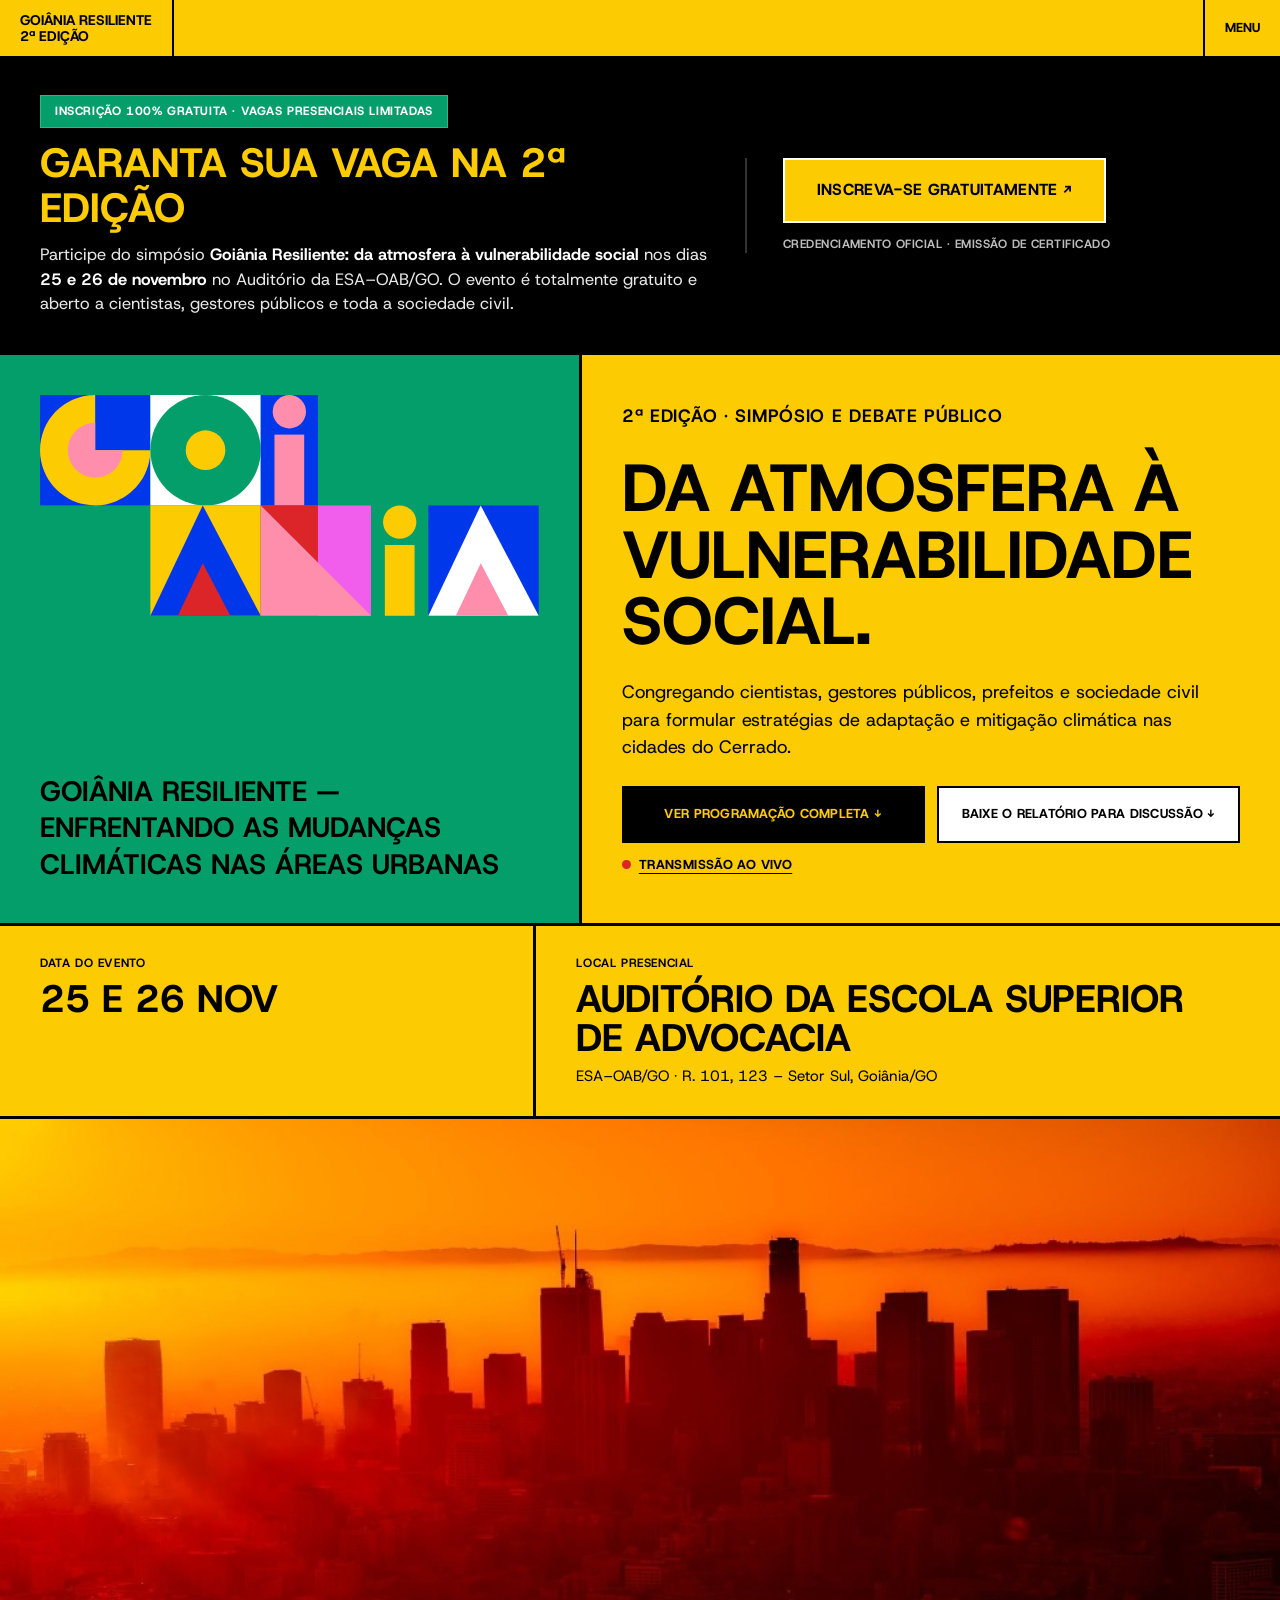
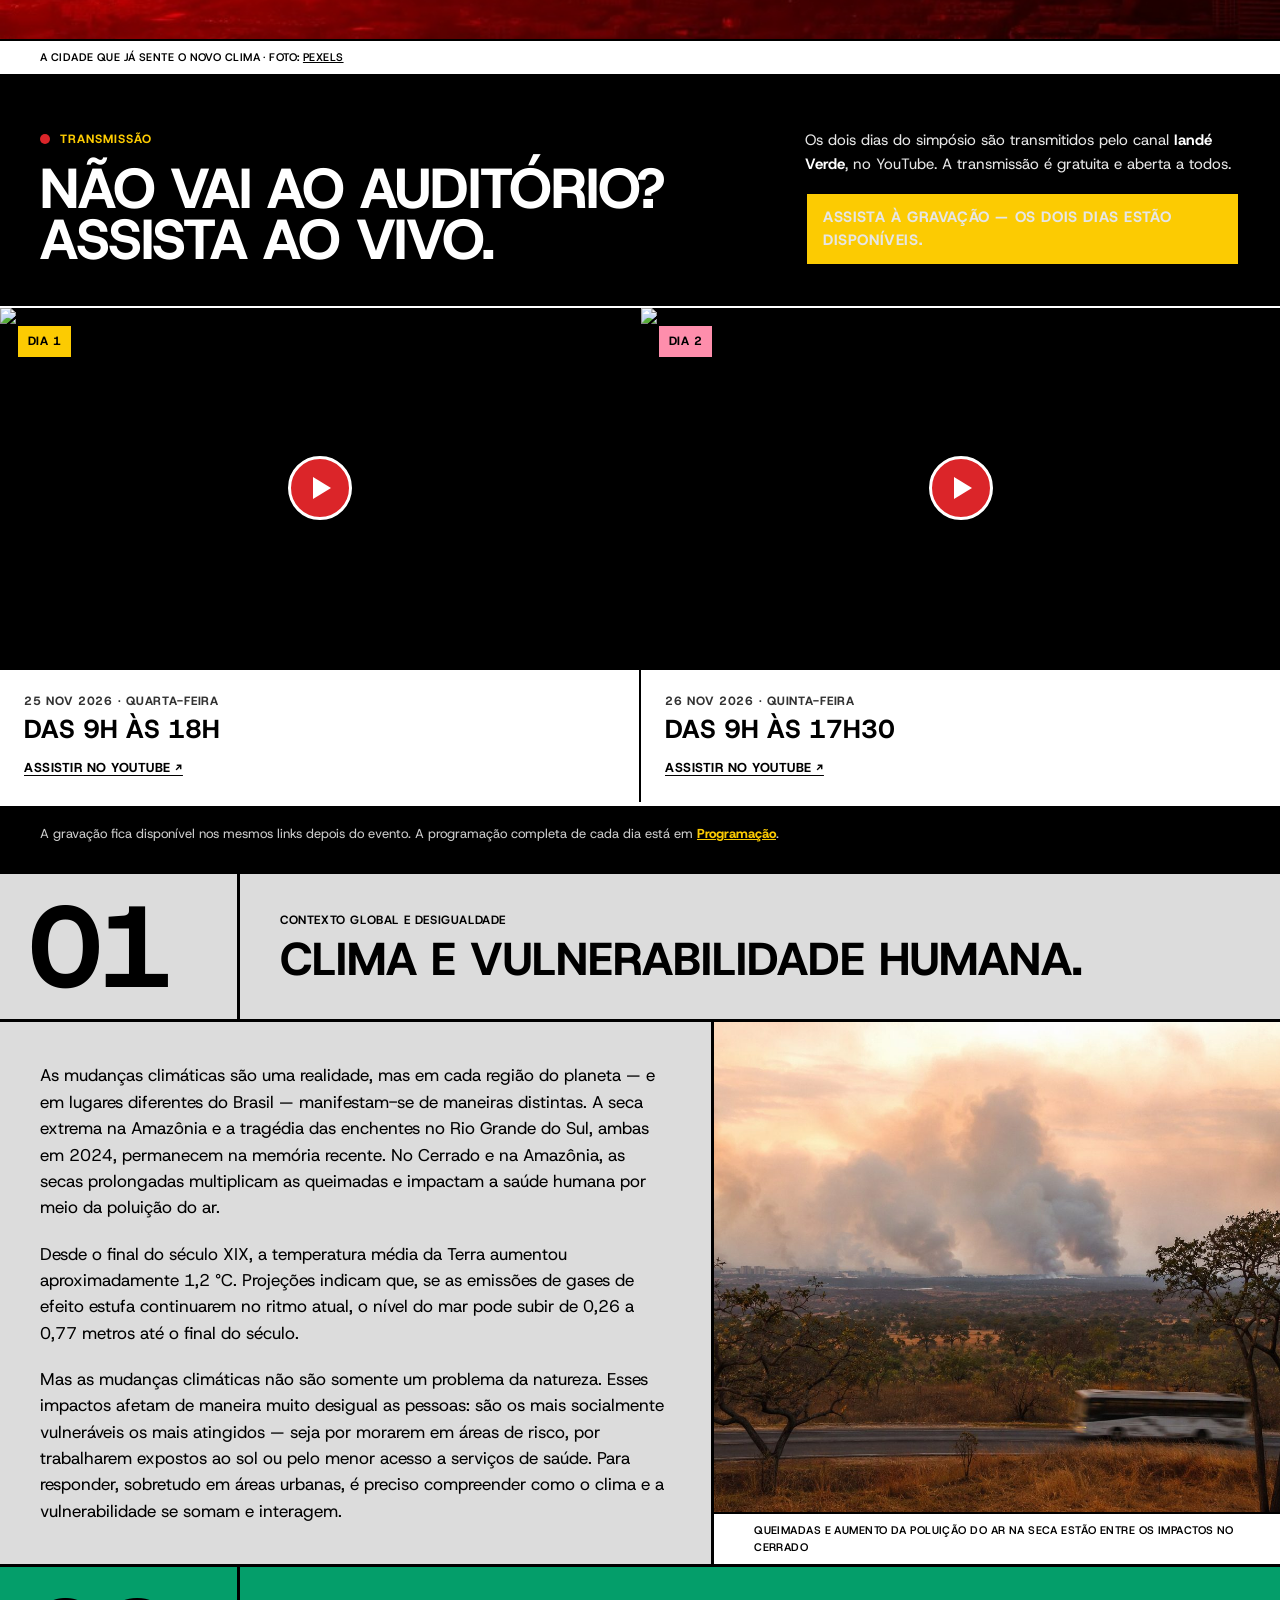
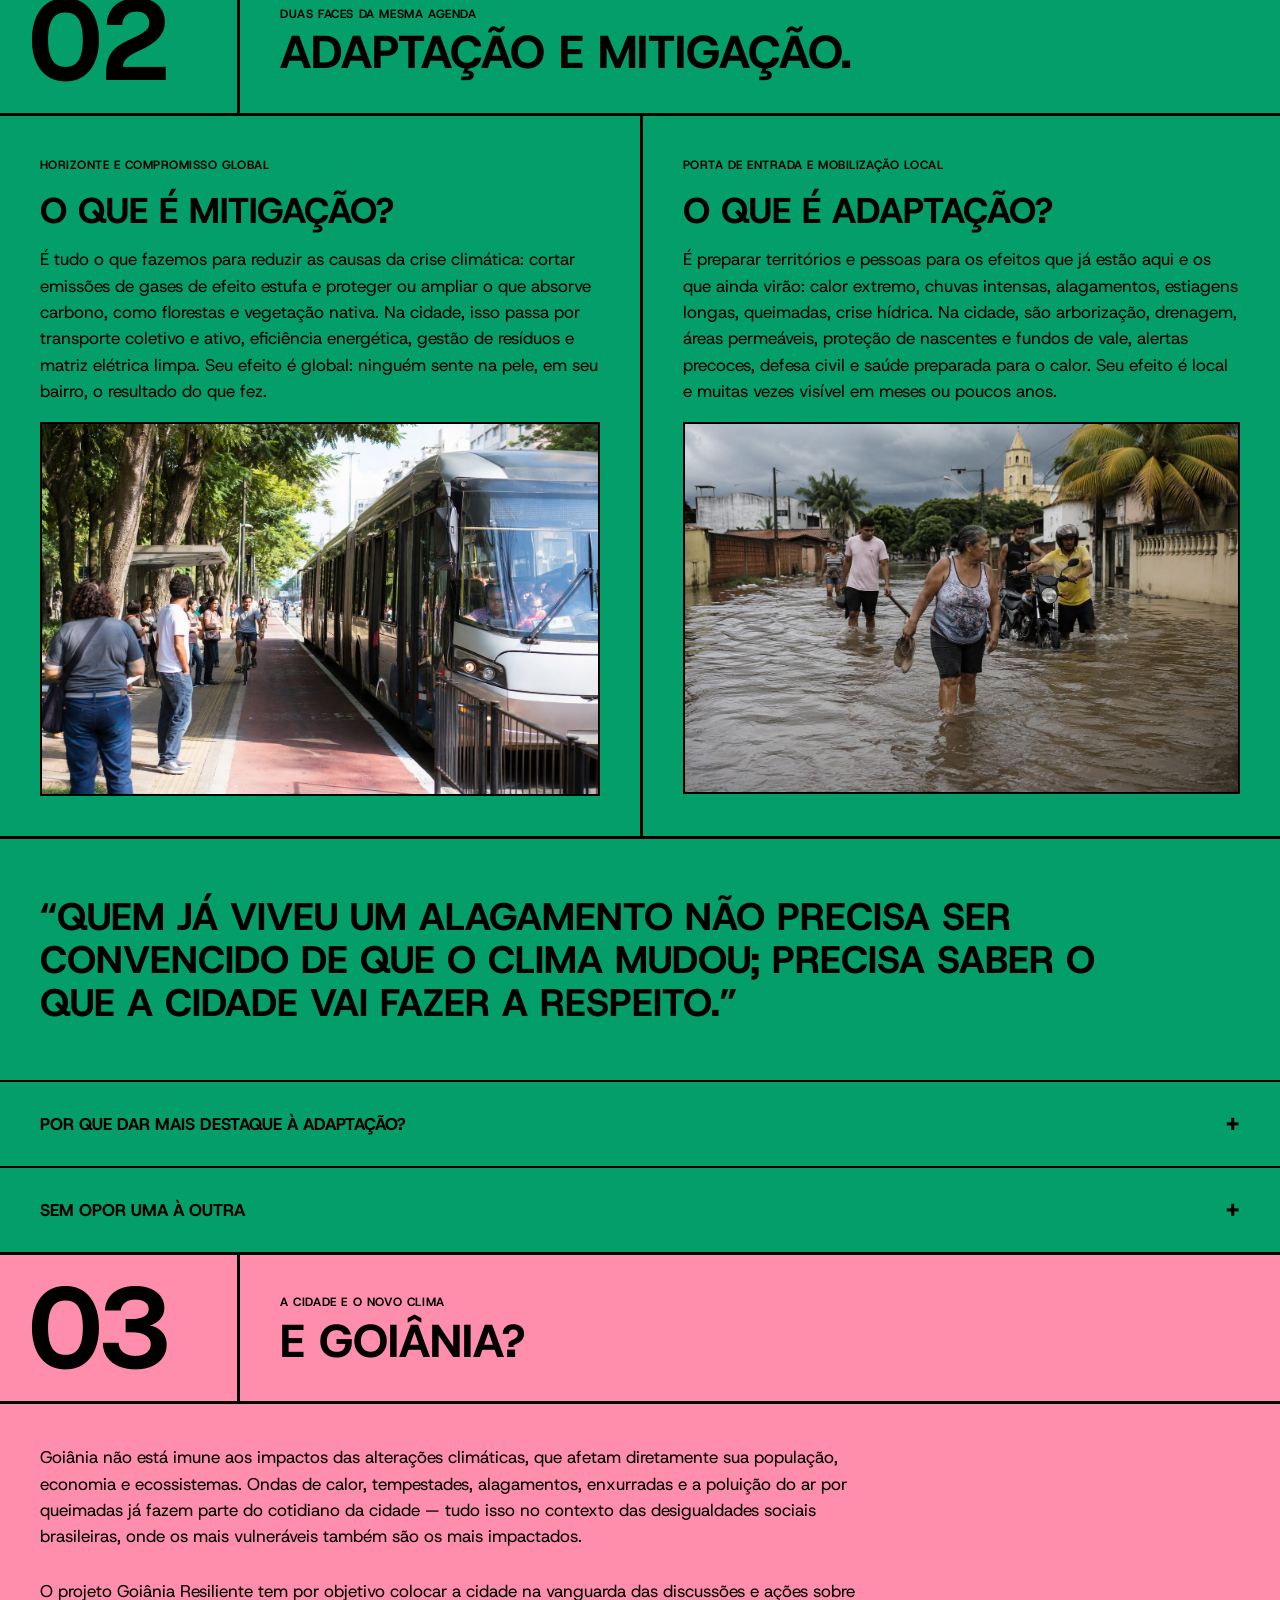
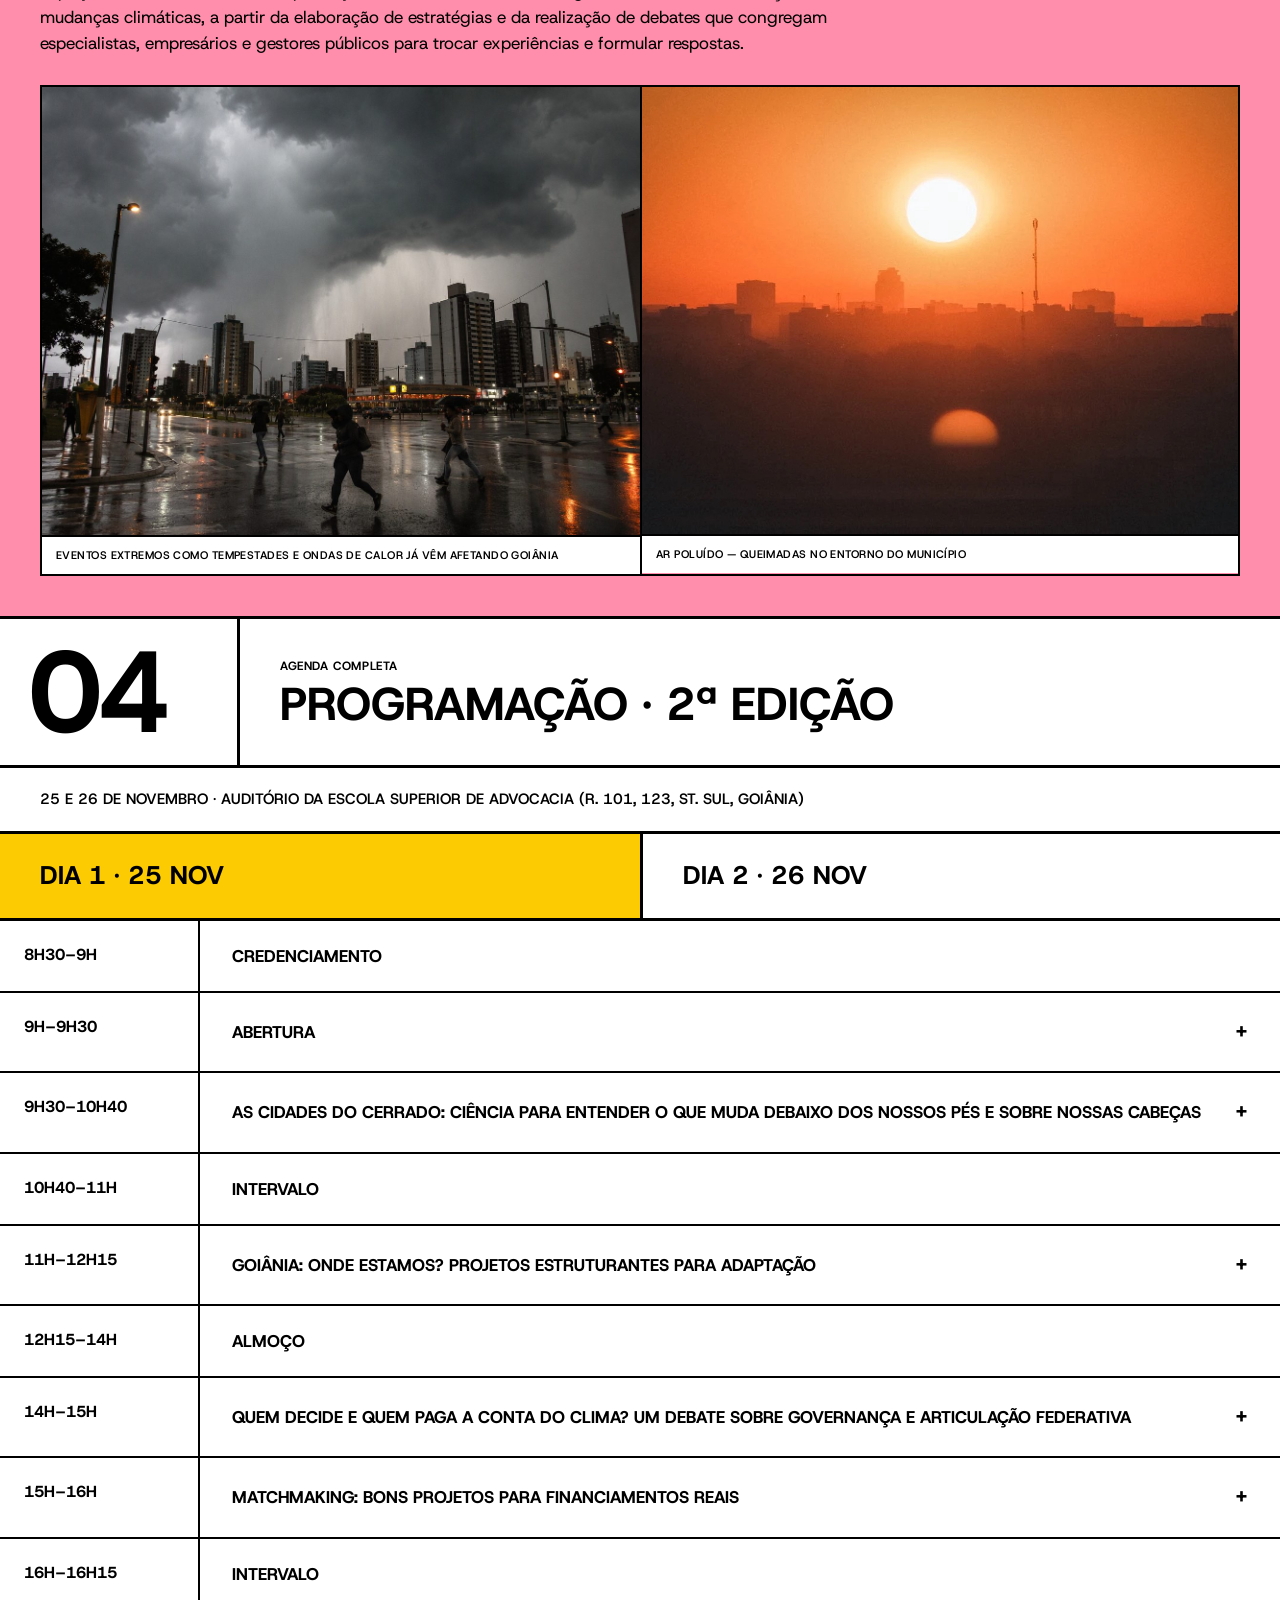
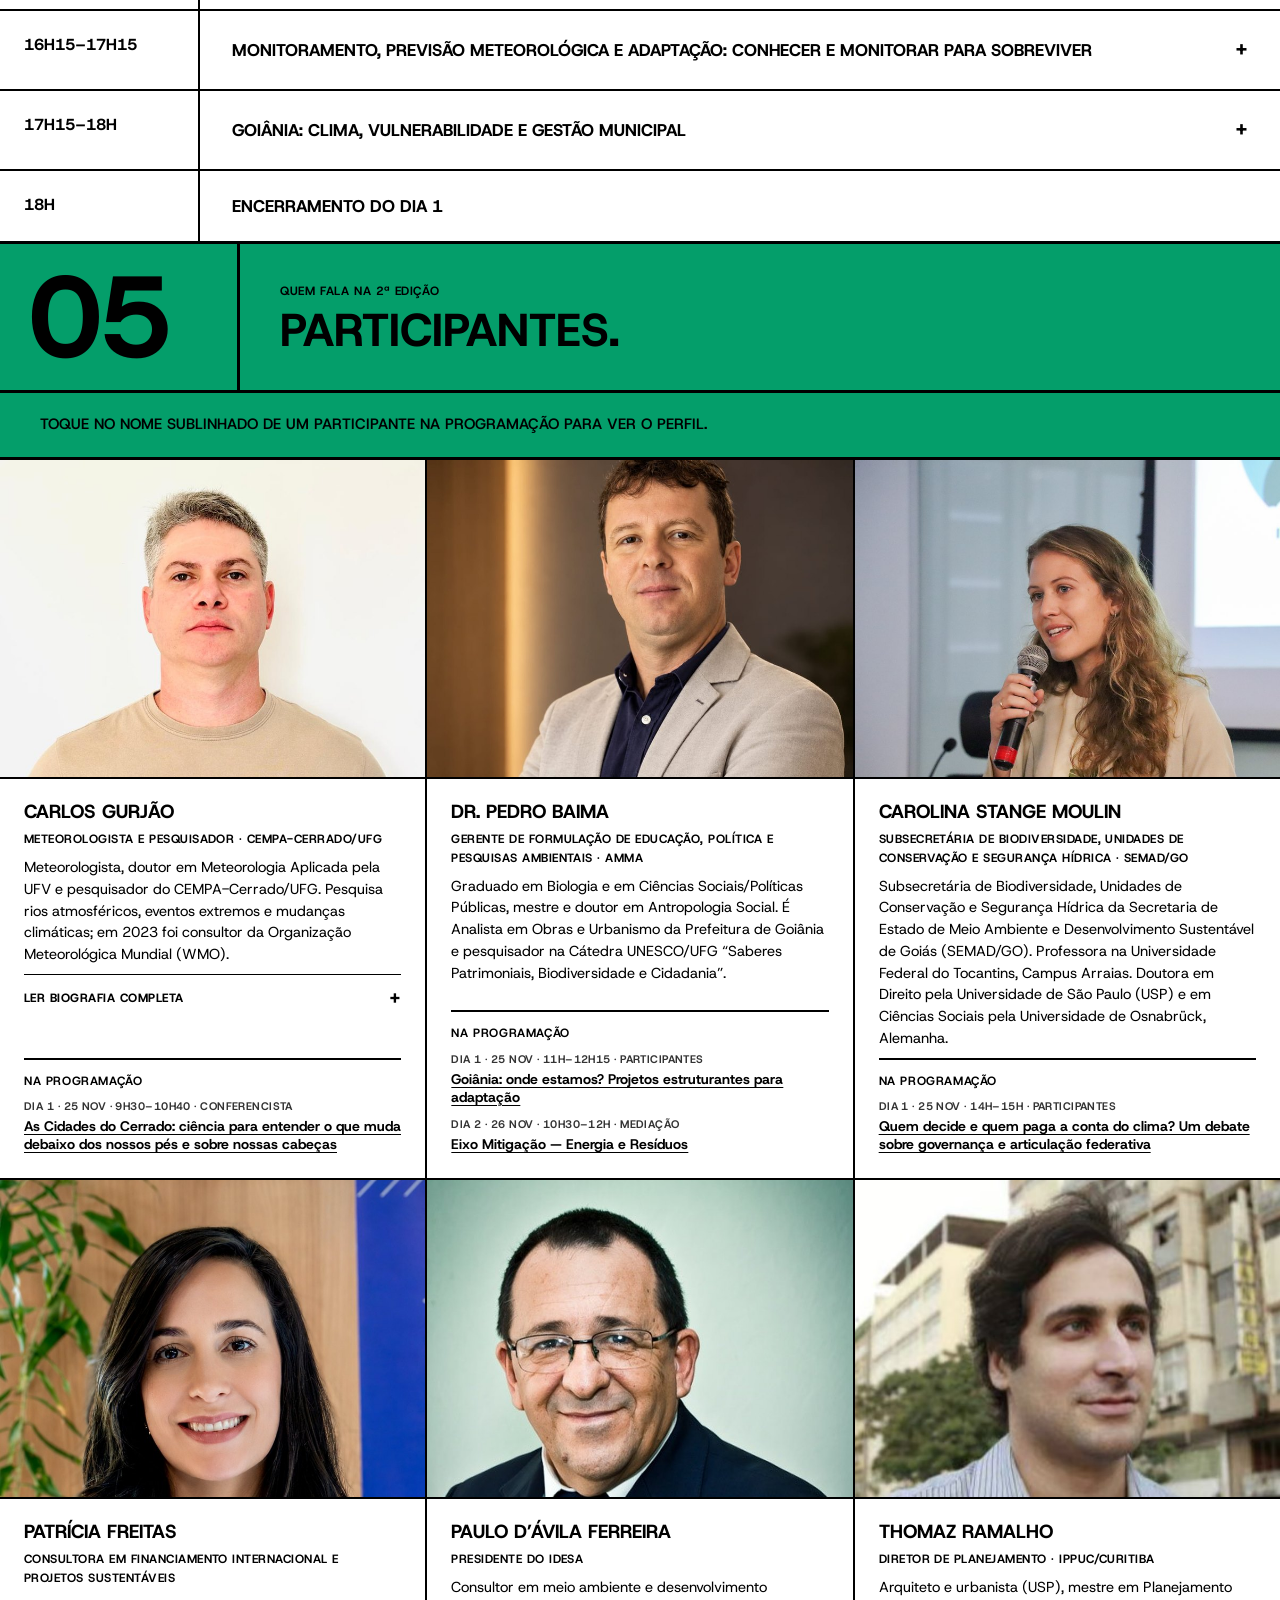
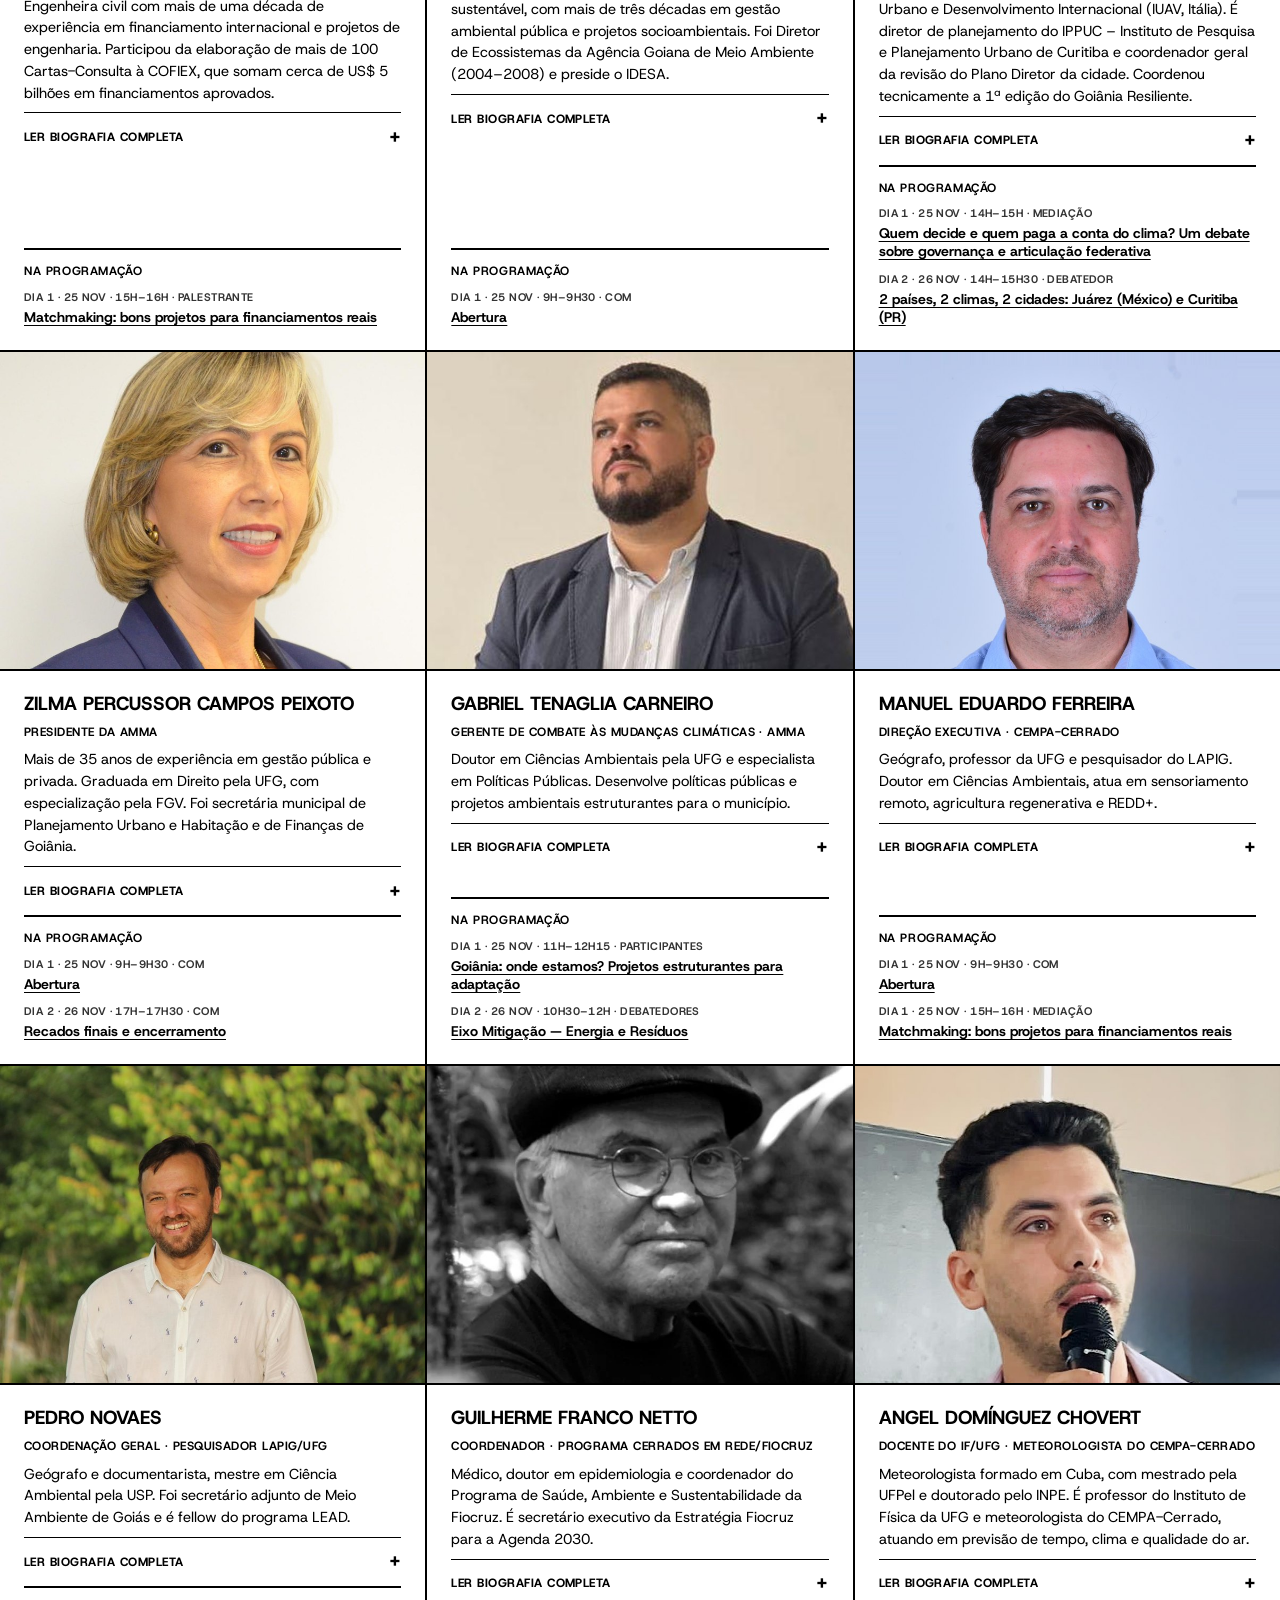
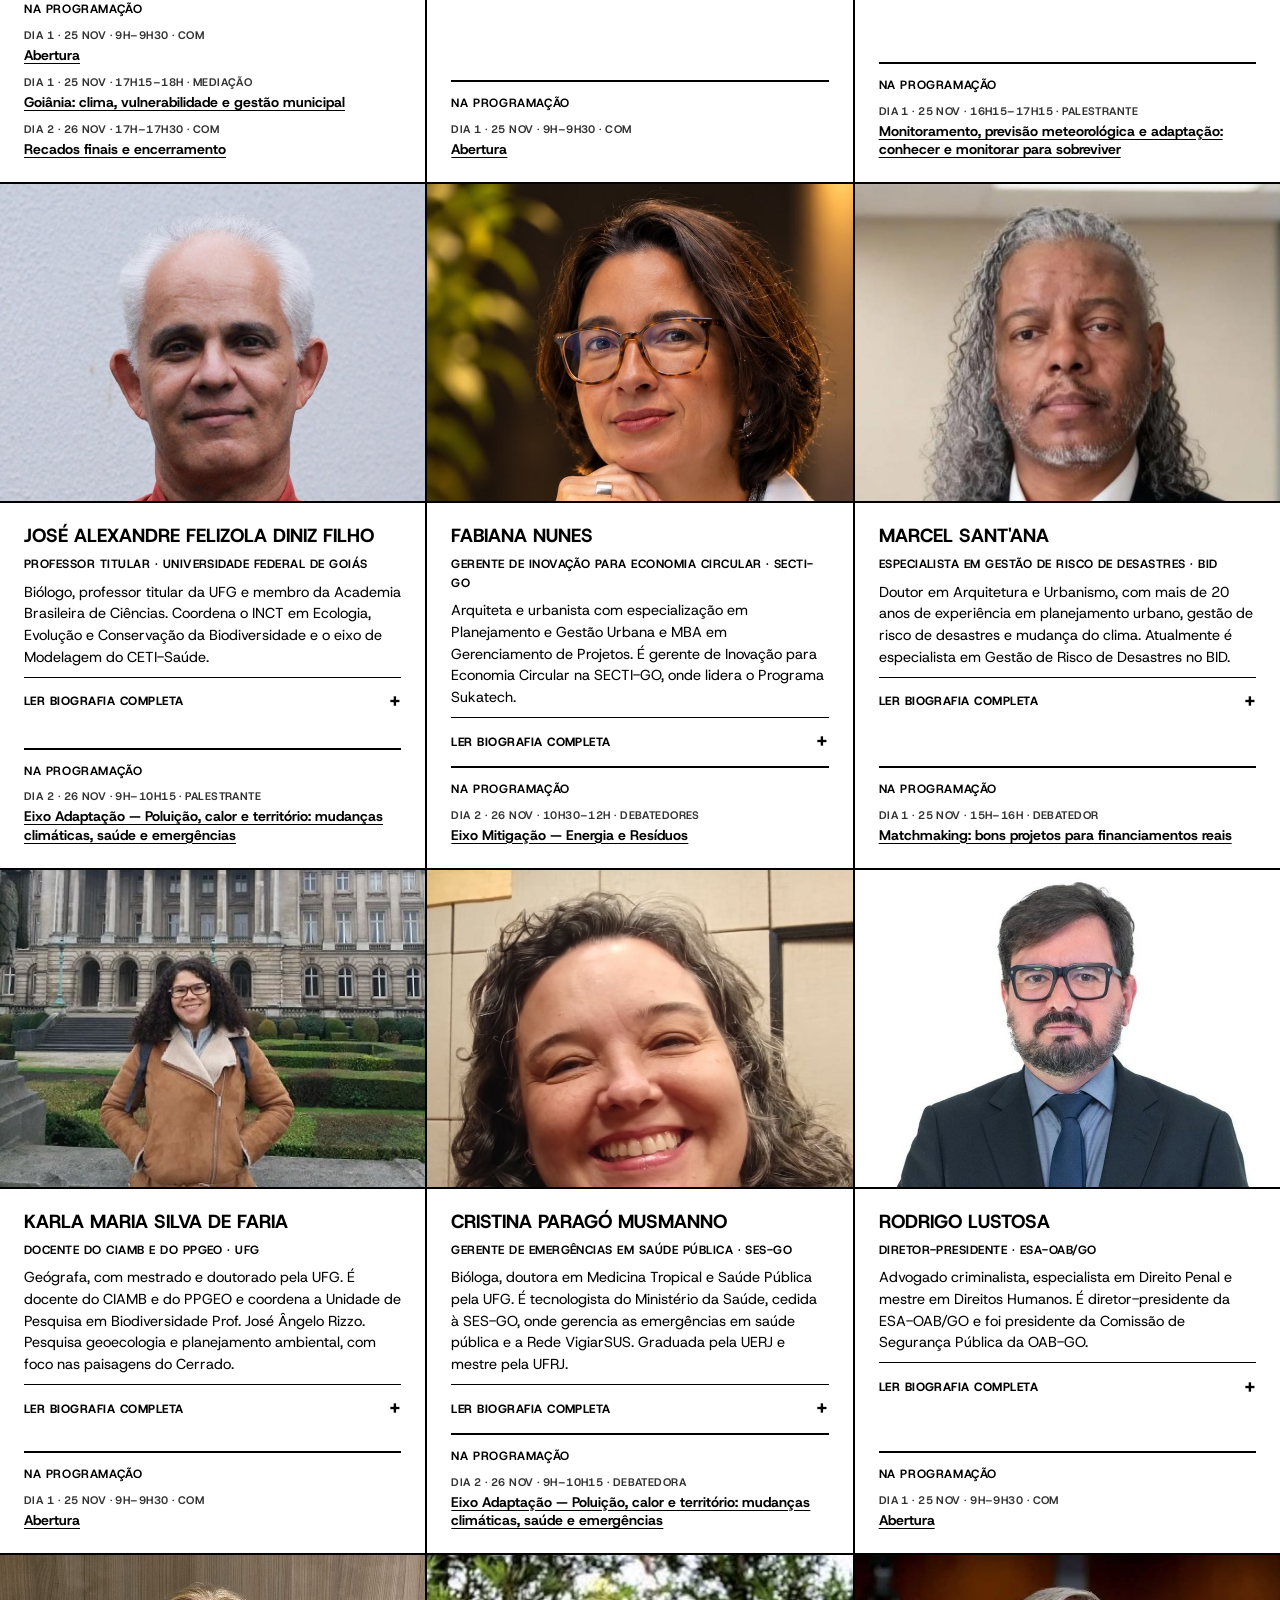
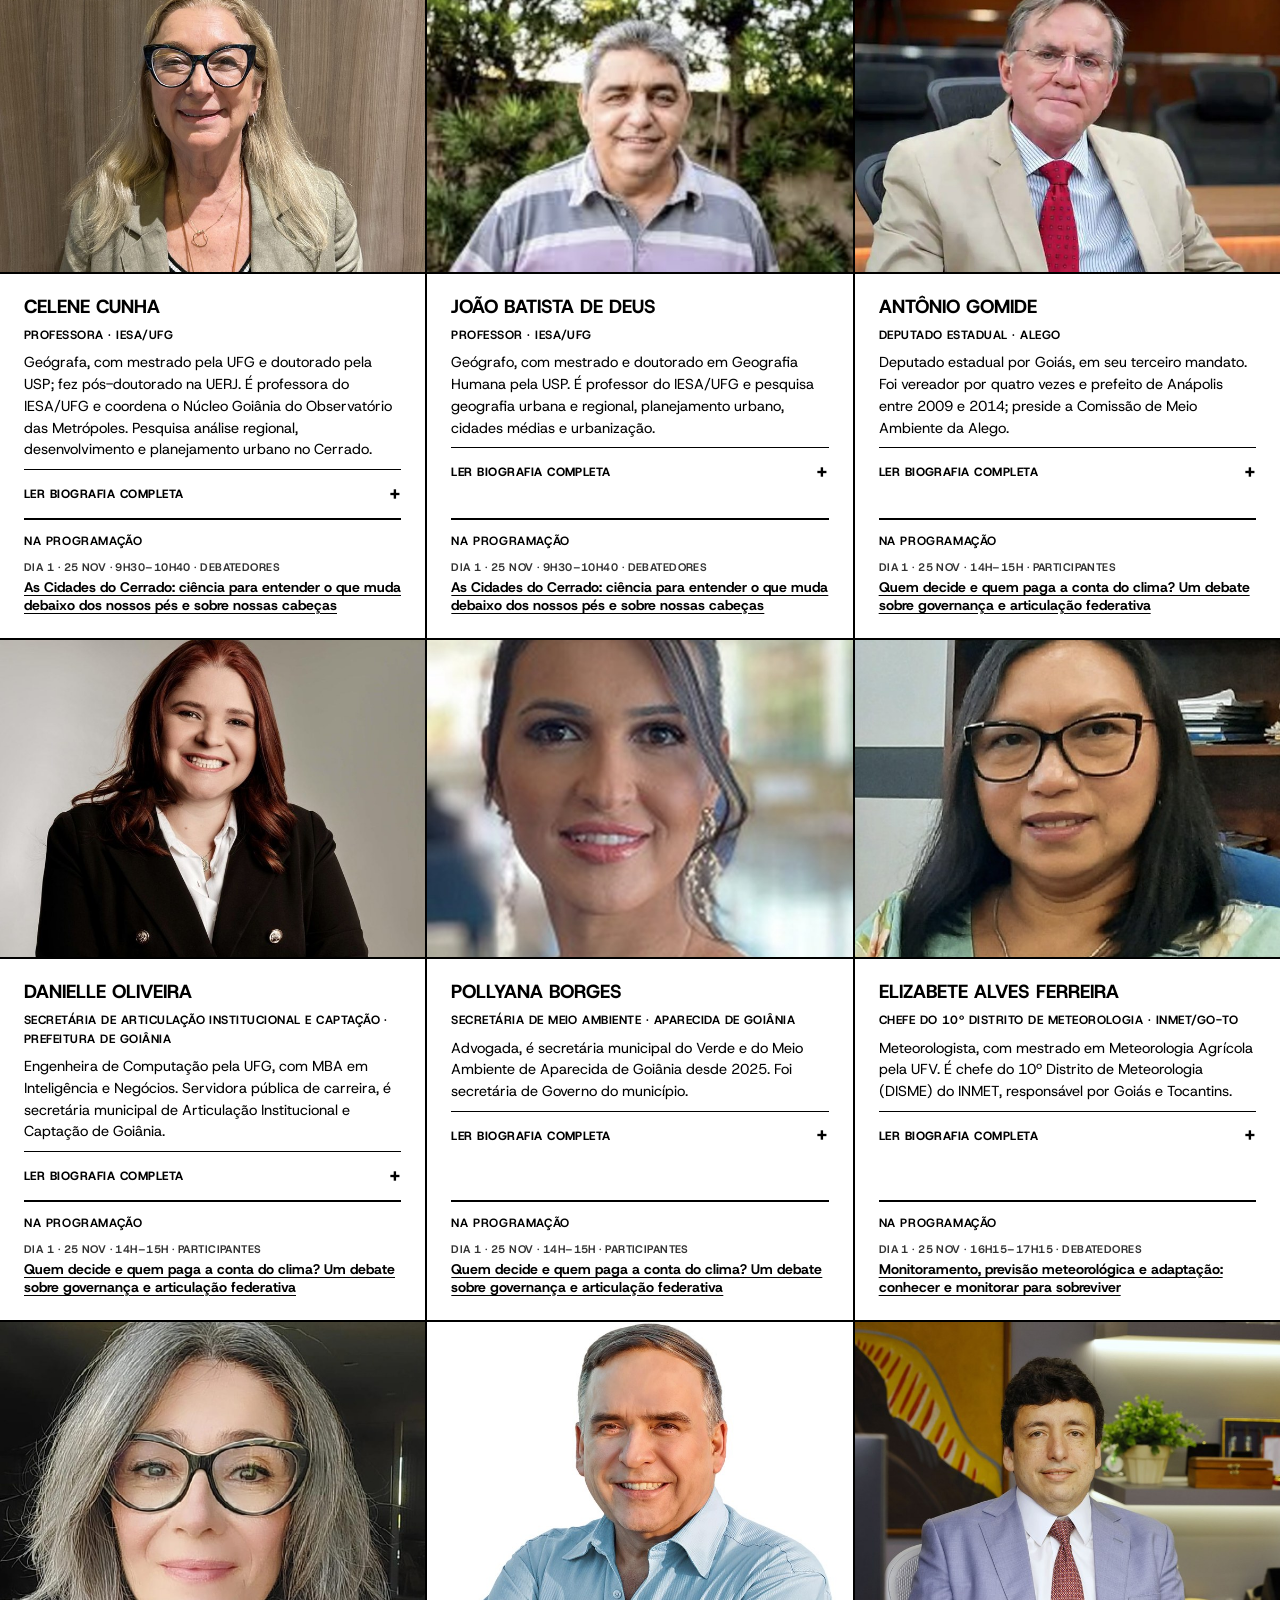
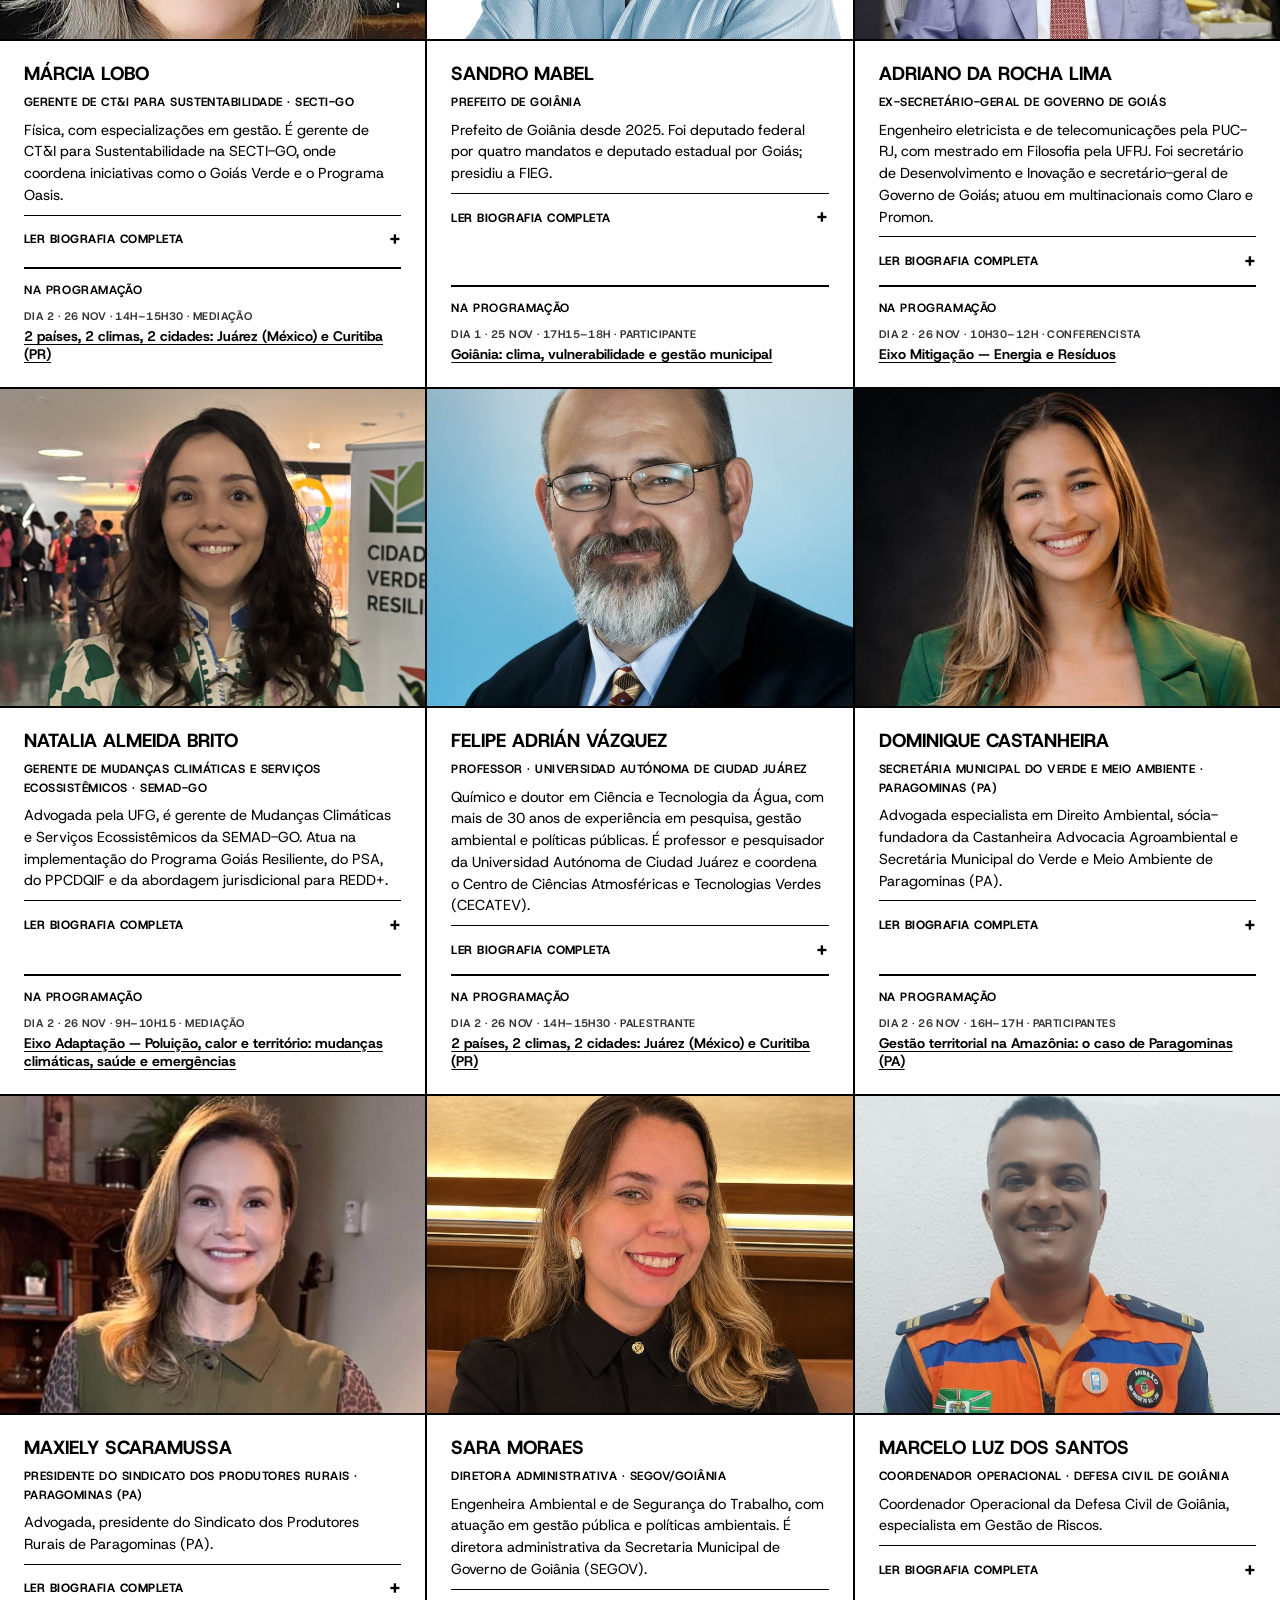
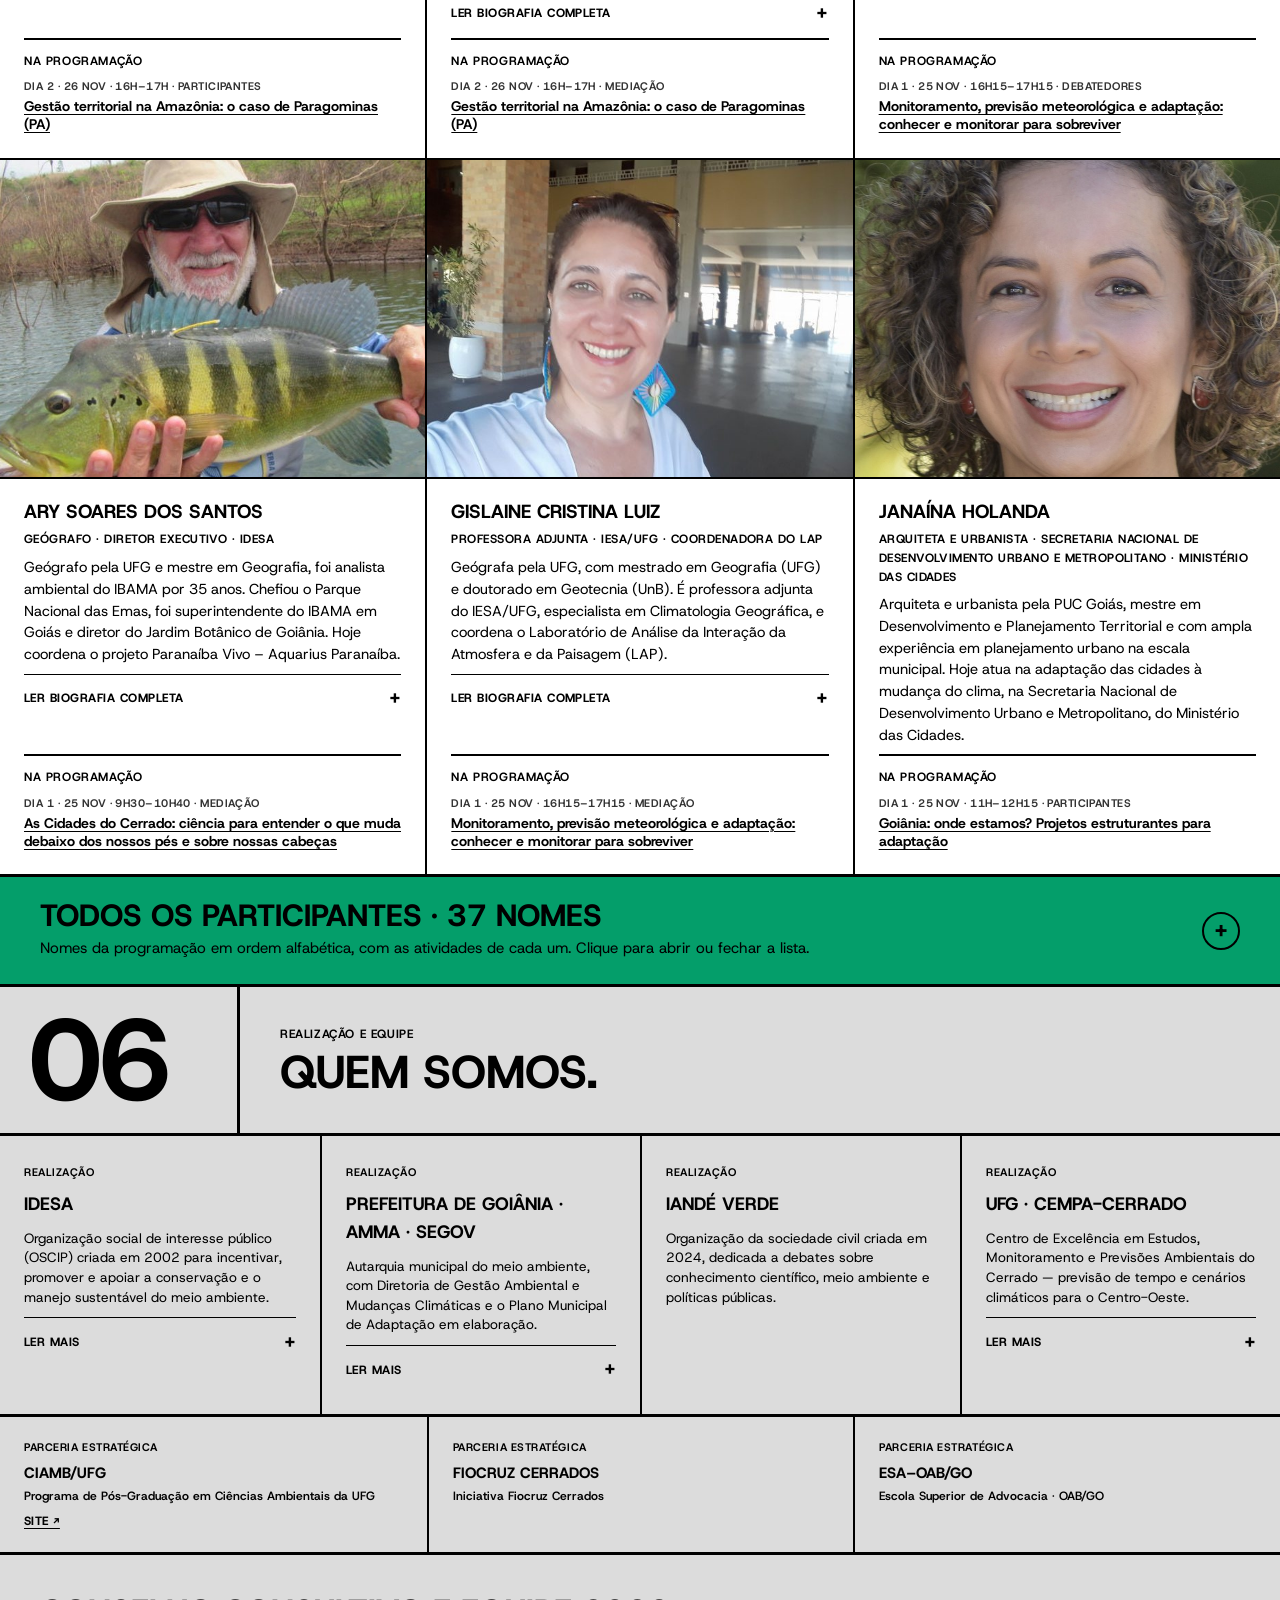
==== commit 559b4523: "Janaína Holanda no painel Goiânia: onde estamos? - Novo perfil: arquiteta e urbanista (PUC Goiás), m" ====
--- a/index.html
+++ b/index.html
@@ -500,7 +500,7 @@
           <details>
             <summary>Goiânia: onde estamos? Projetos estruturantes para adaptação <span class="seta">+</span></summary>
             <div class="detalhe">
-              <div class="papel"><span class="label">Participantes</span><span>Gabriel Tenaglia (AMMA) · Pedro Baima (AMMA e Cátedra UNESCO/UFG Saberes Patrimoniais, Biodiversidade e Cidadania)</span></div>
+              <div class="papel"><span class="label">Participantes</span><span>Gabriel Tenaglia (AMMA) · Pedro Baima (AMMA e Cátedra UNESCO/UFG Saberes Patrimoniais, Biodiversidade e Cidadania) · Janaína Holanda (MCID)</span></div>
               <div class="papel"><span class="label">Mediação</span><span>José Moraes Neto (OAB-GO)</span></div>
             </div>
           </details>
--- a/css/style.css
+++ b/css/style.css
@@ -956,13 +956,11 @@
 
 /* ============ TRANSMISSÃO ============ */
 .hero-acoes { display: flex; flex-direction: column; gap: 12px; align-items: flex-start; }
-.hero-botoes { display: flex; flex-wrap: wrap; gap: 12px; align-items: flex-start; }
+.hero-botoes { display: grid; grid-template-columns: repeat(auto-fit, minmax(250px, 1fr)); gap: 12px; align-items: stretch; width: 100%; }
+.hero-botoes .btn { width: 100%; display: flex; align-items: center; justify-content: center; text-align: center; padding: 18px 20px; }
+@media (min-width: 761px) { .hero-botoes .btn { font-size: 13px; padding: 16px 12px; text-wrap: balance; } }
 .btn-sec { background: var(--branco); color: var(--preto); }
 .btn-sec:hover { background: var(--preto); color: var(--amarelo); }
-@media (max-width: 760px) {
-  .hero-botoes { flex-direction: column; align-items: stretch; width: 100%; }
-  .hero-botoes .btn { width: 100%; text-align: left; padding: 16px 20px; font-size: 14px; }
-}
 .hero-live {
   display: inline-flex; align-items: center; gap: 8px;
   font-size: 13px; font-weight: 800; text-transform: uppercase; letter-spacing: .03em;
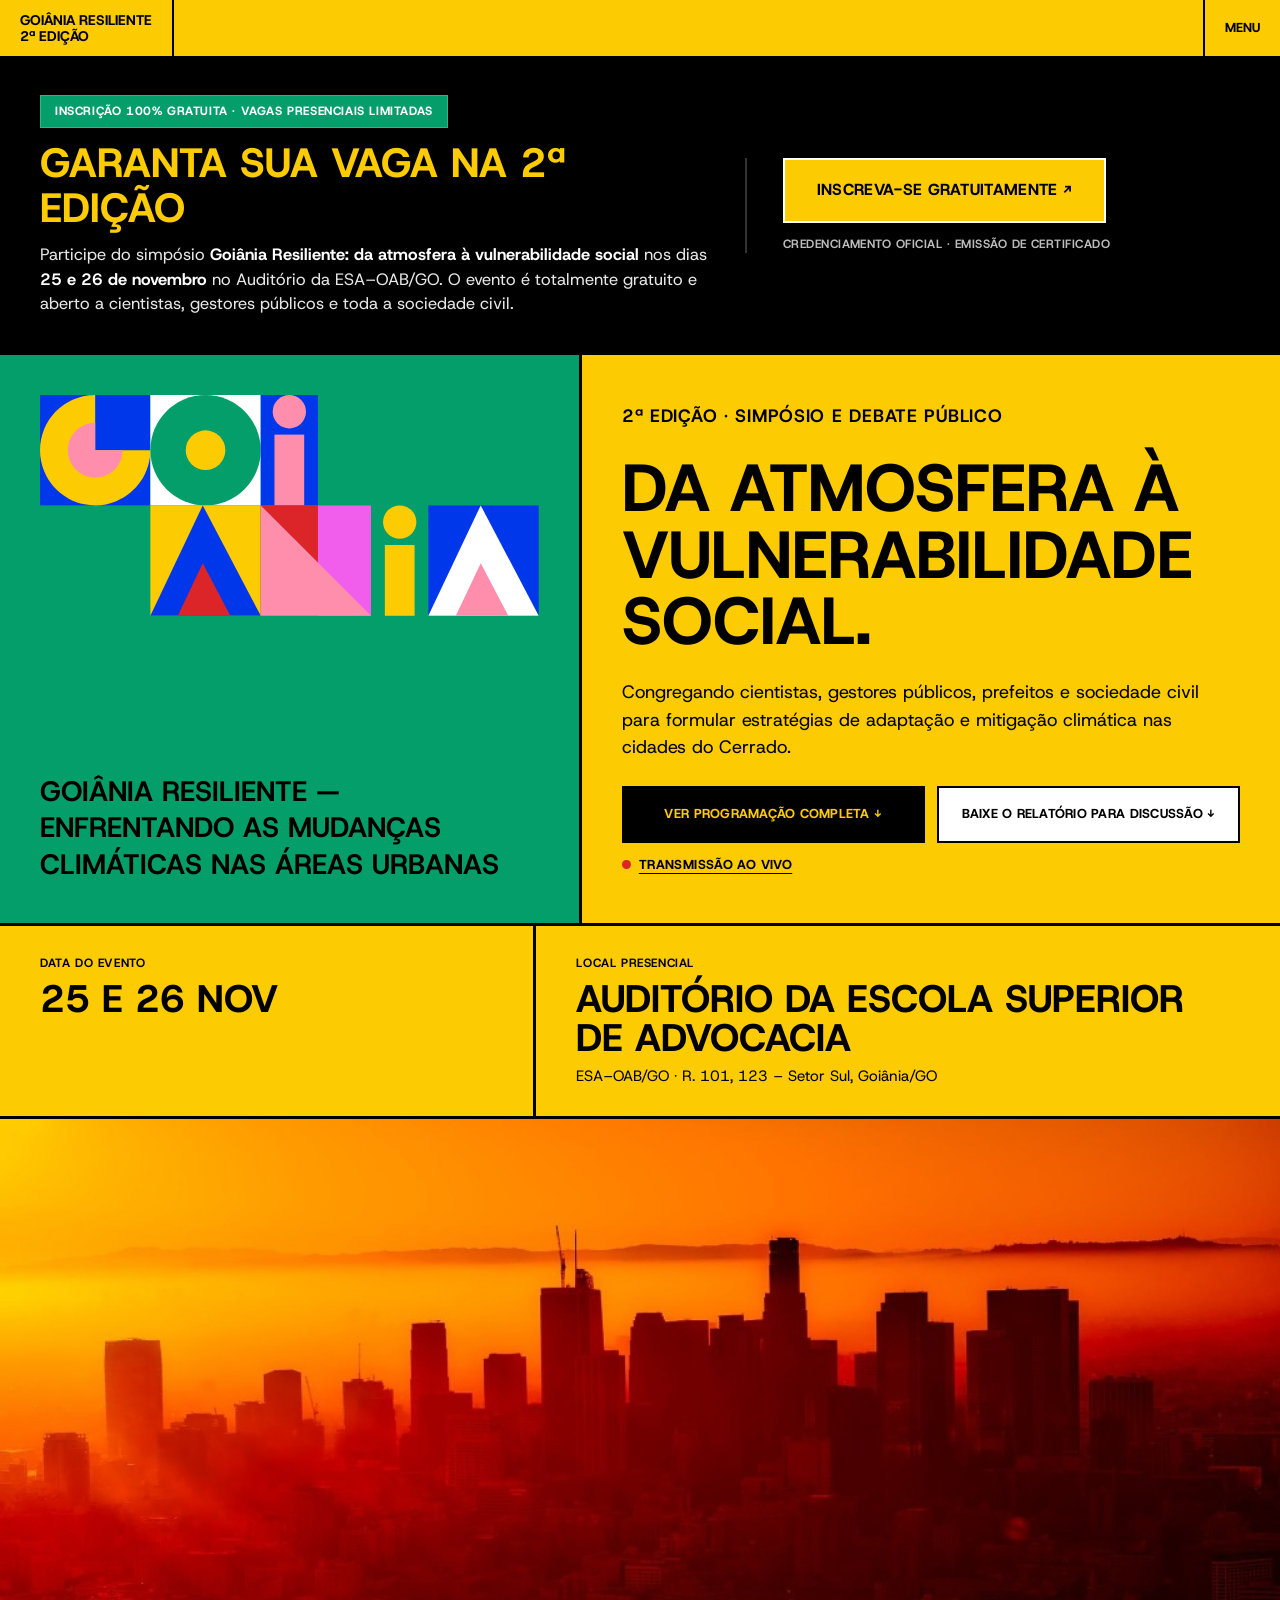
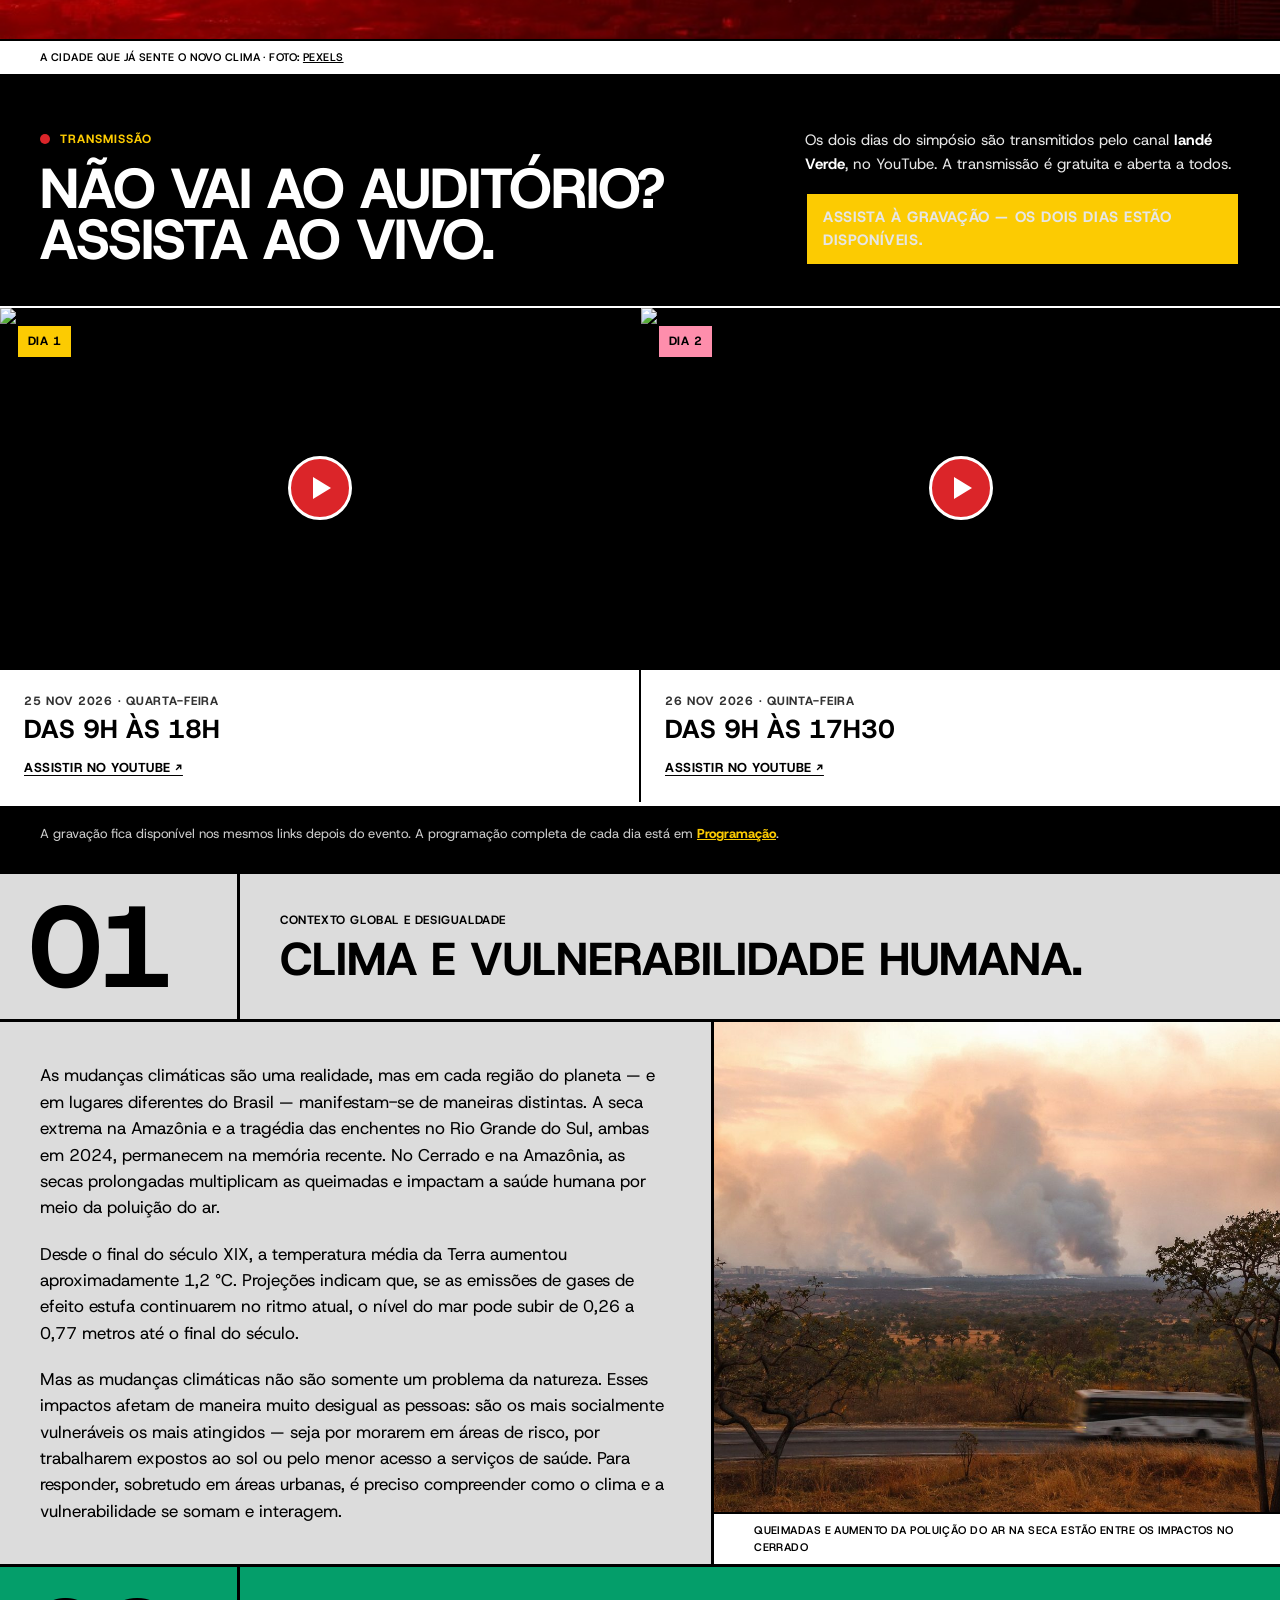
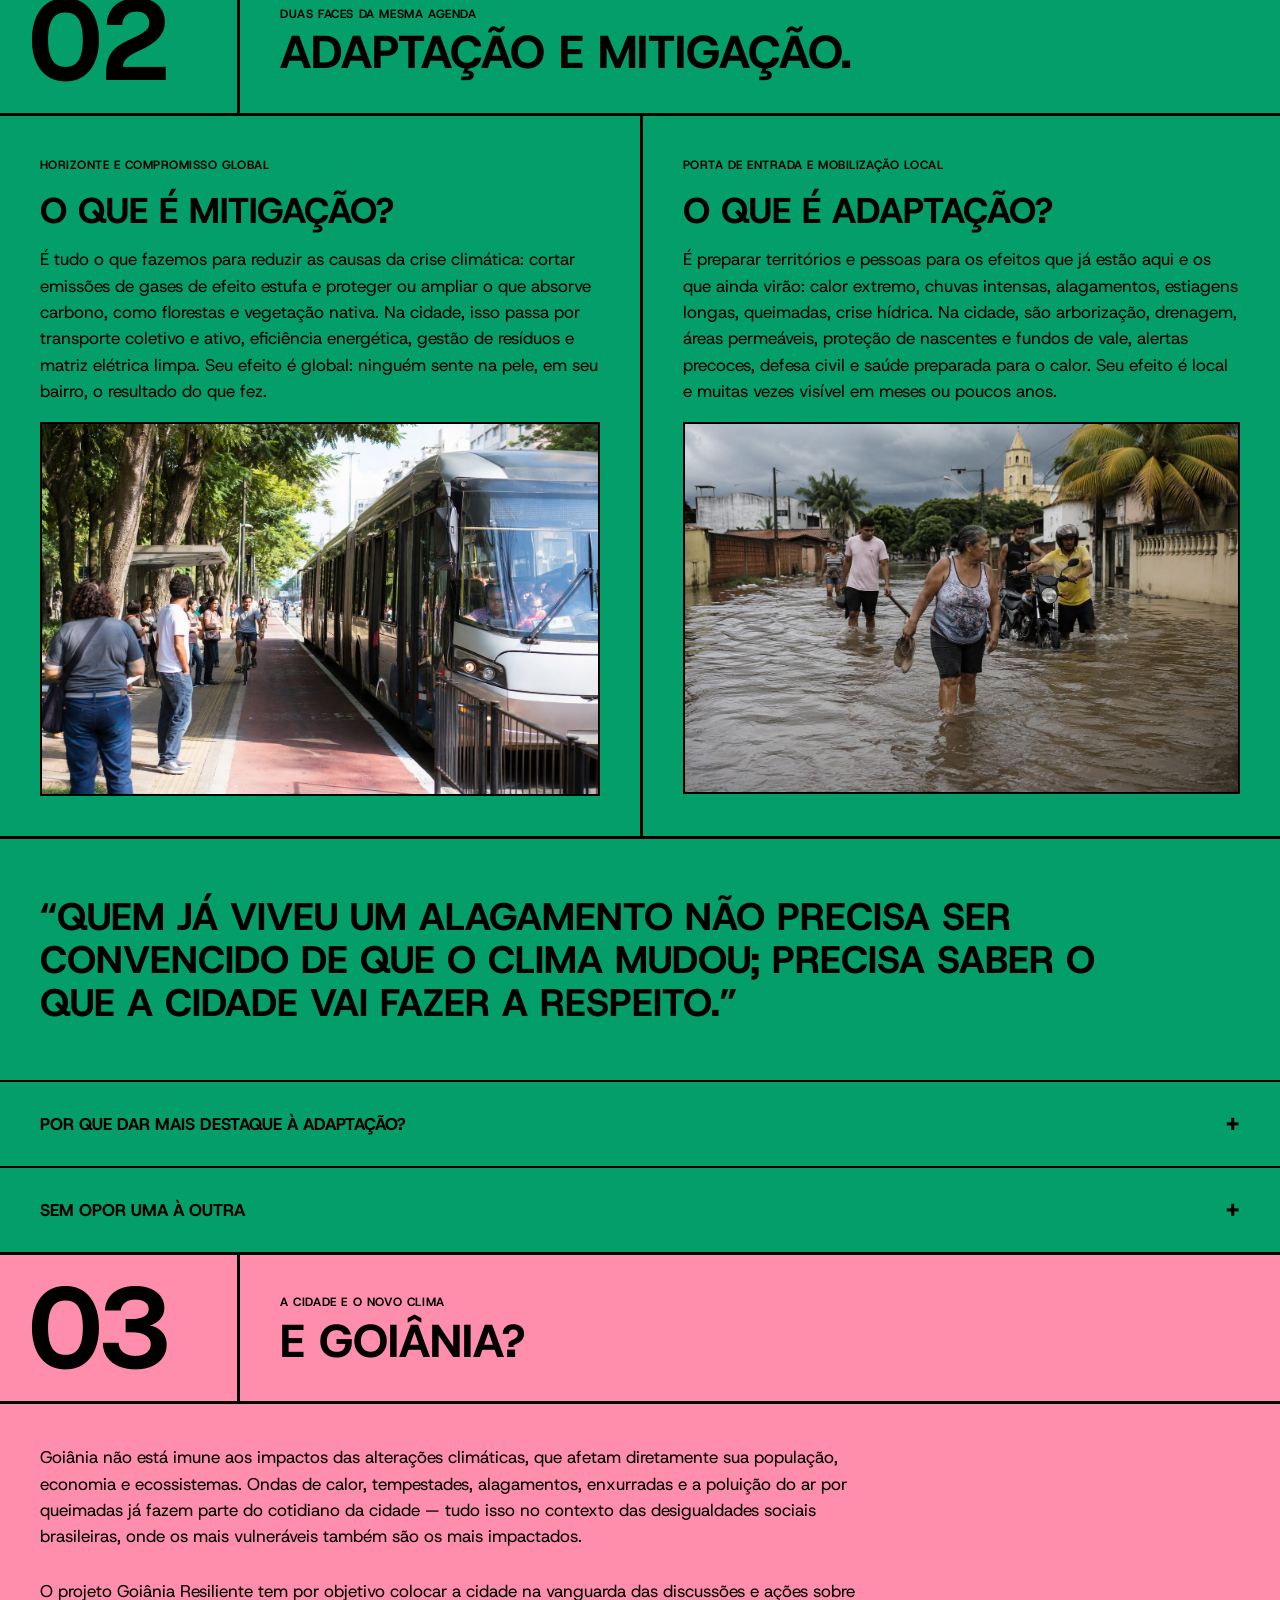
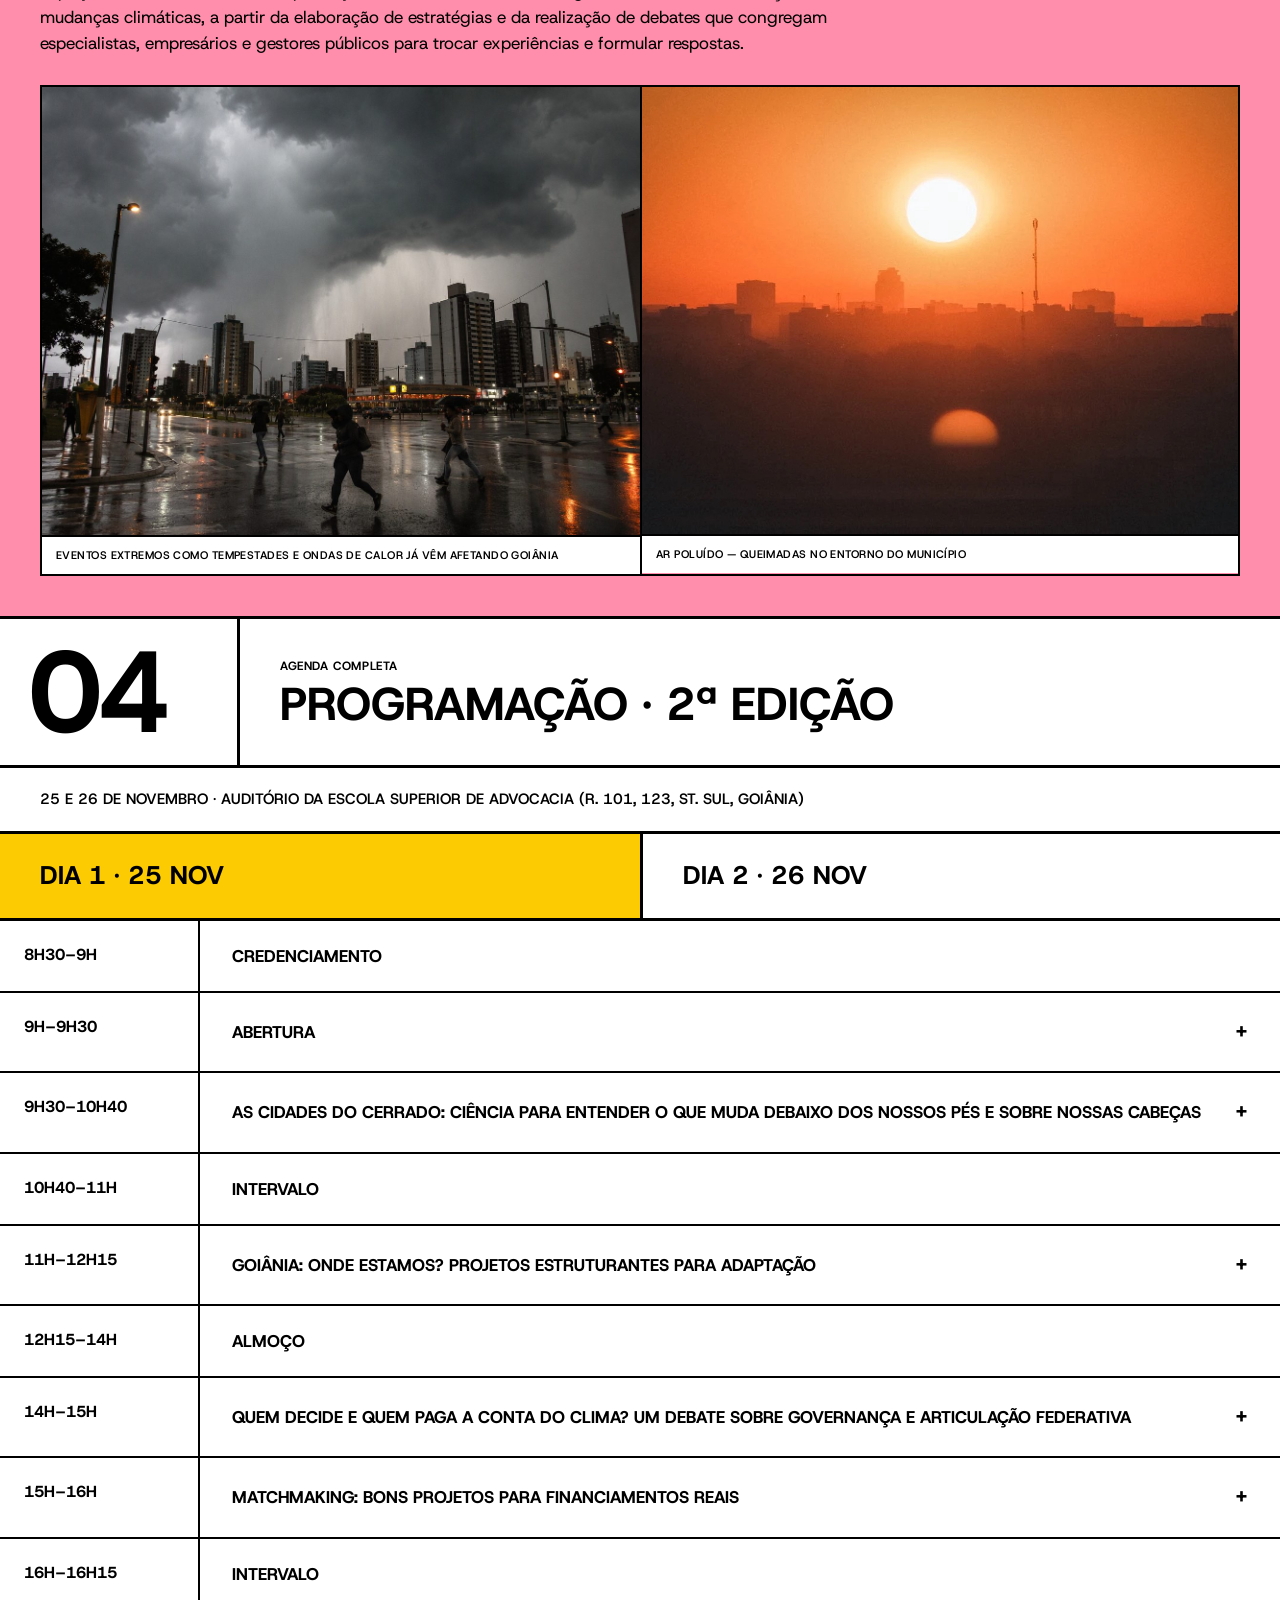
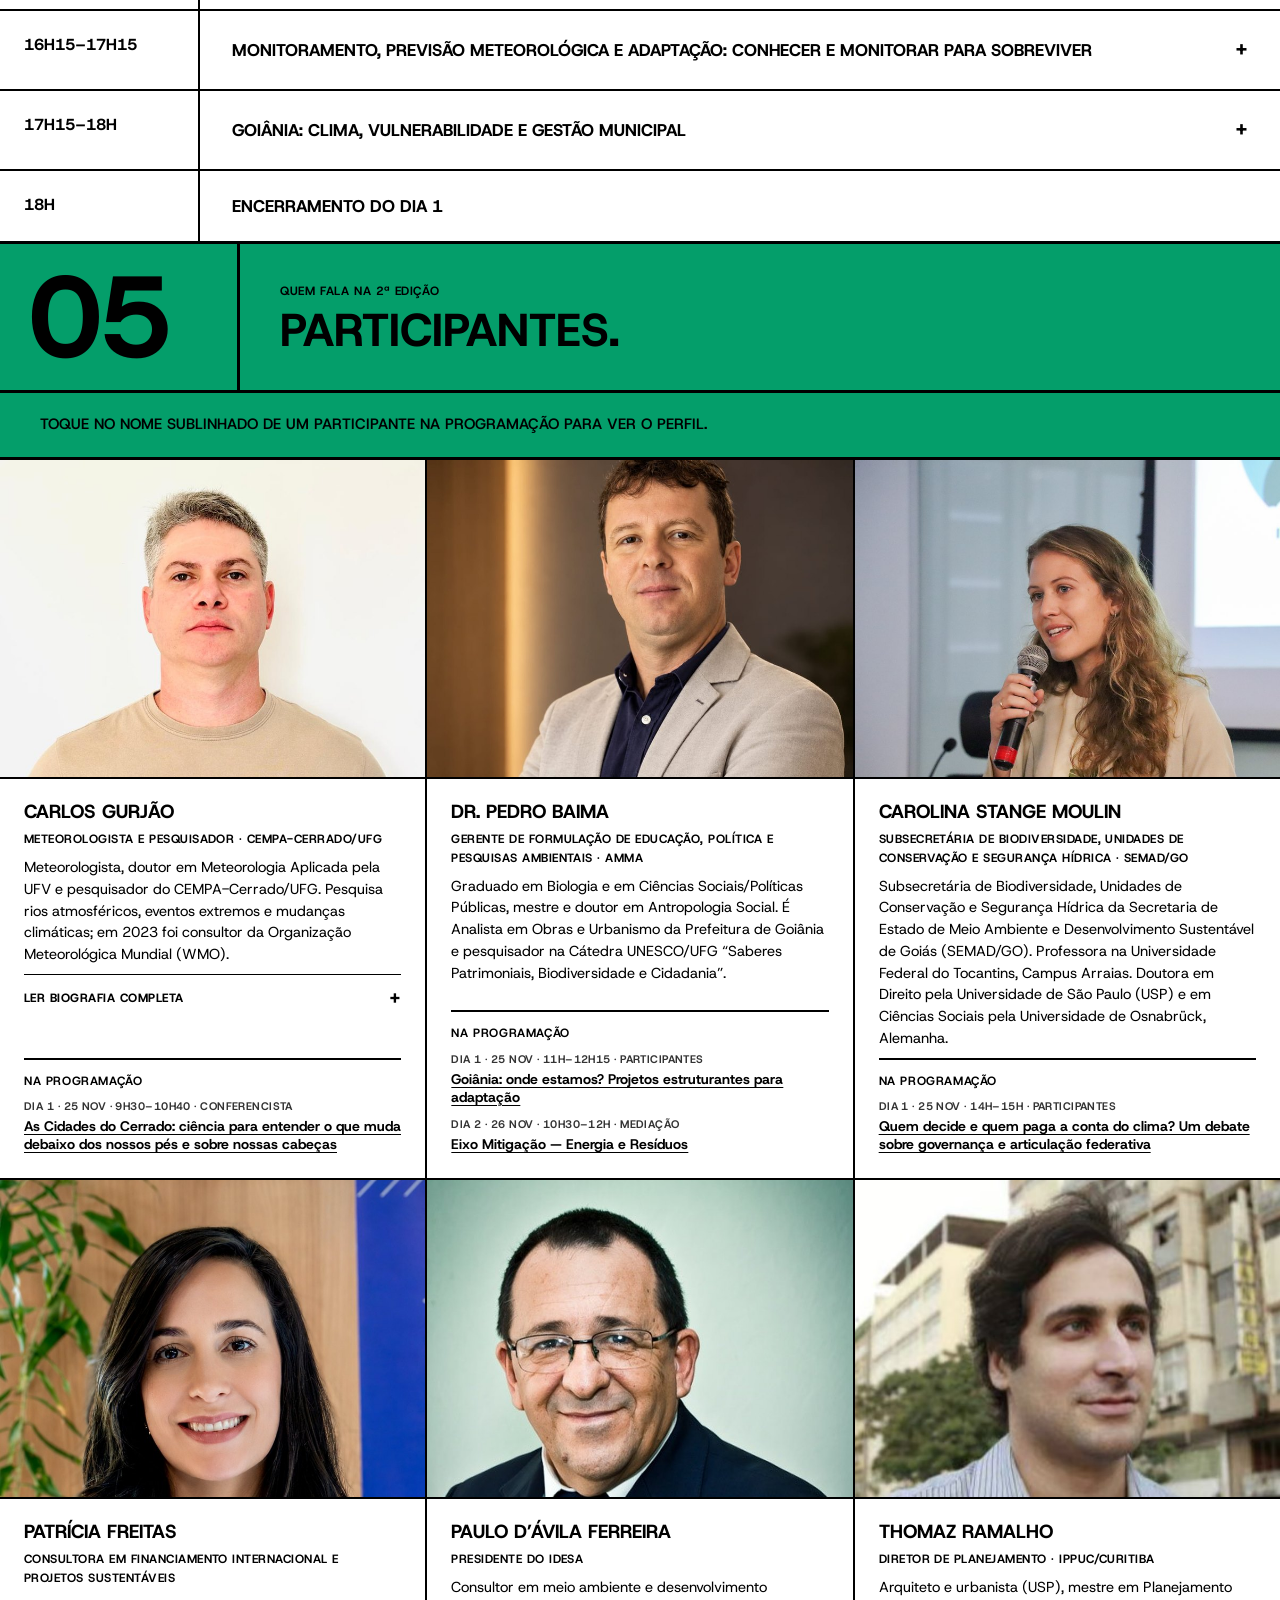
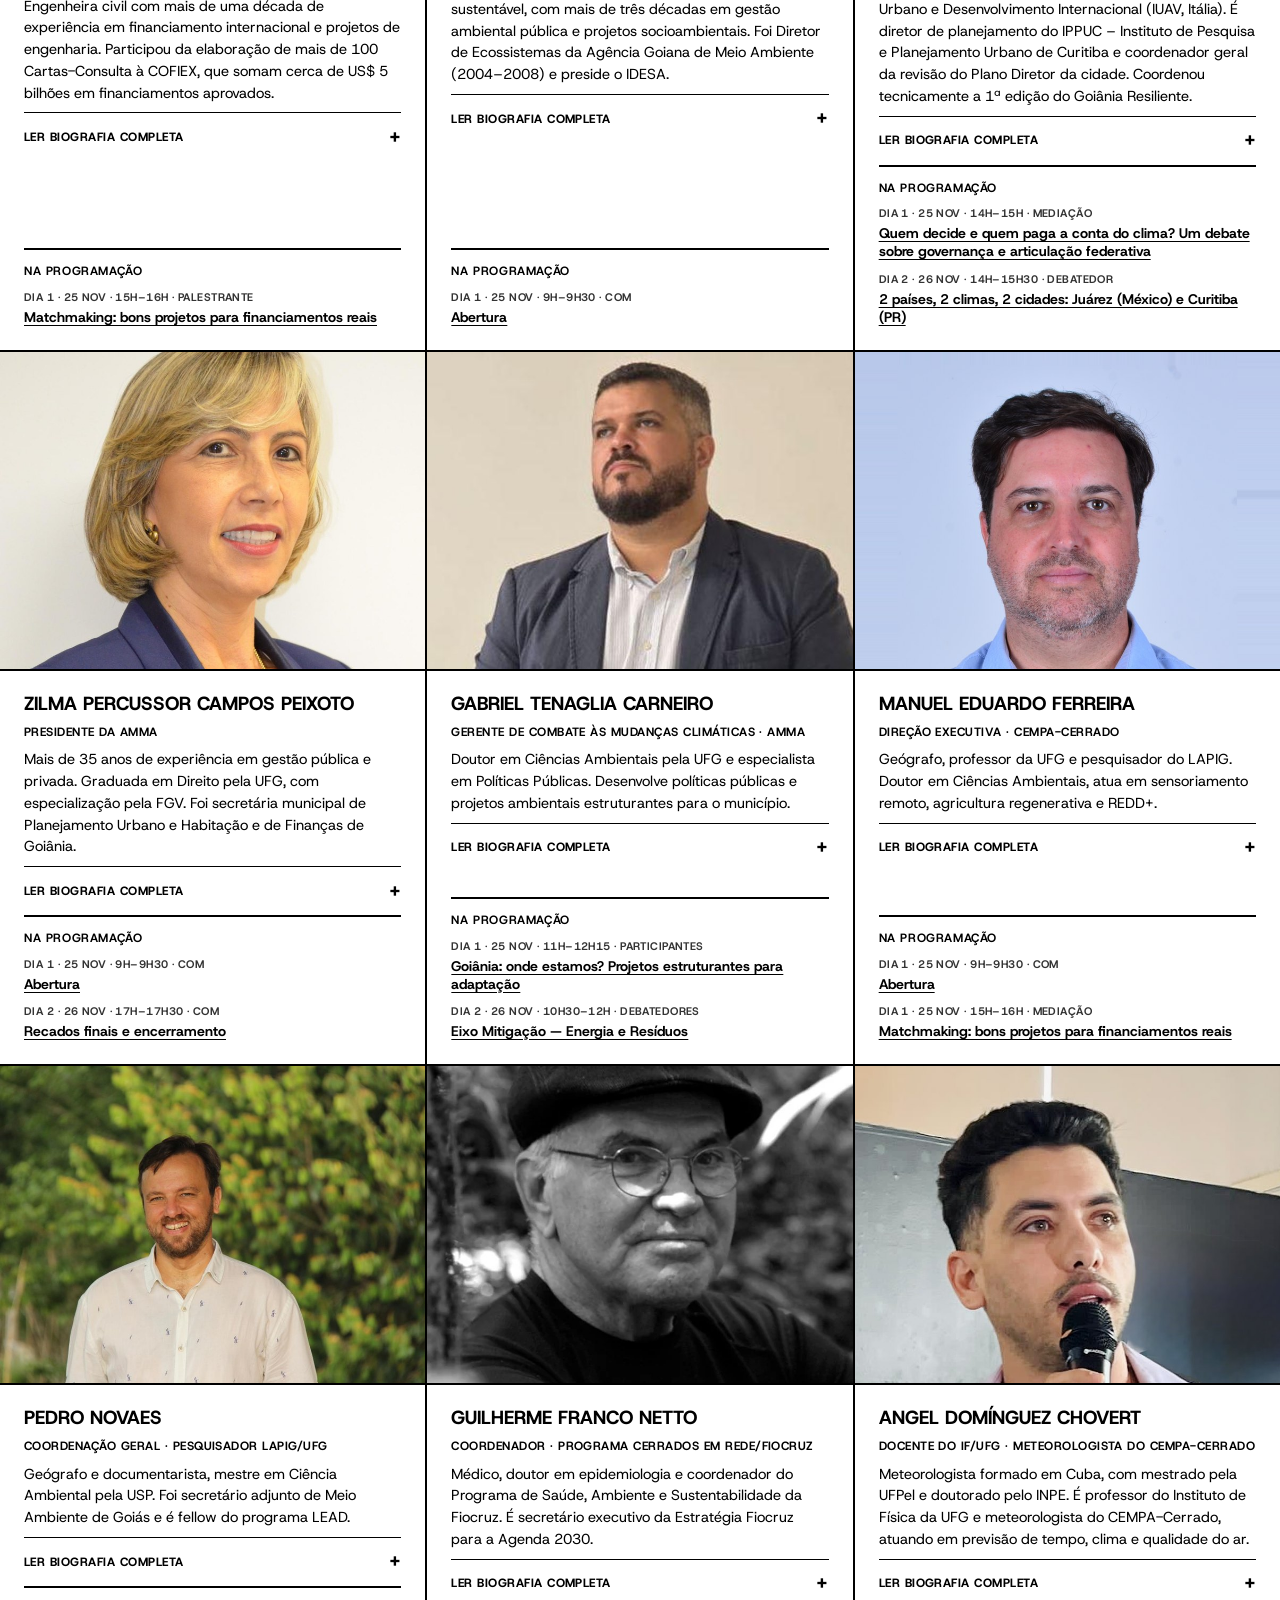
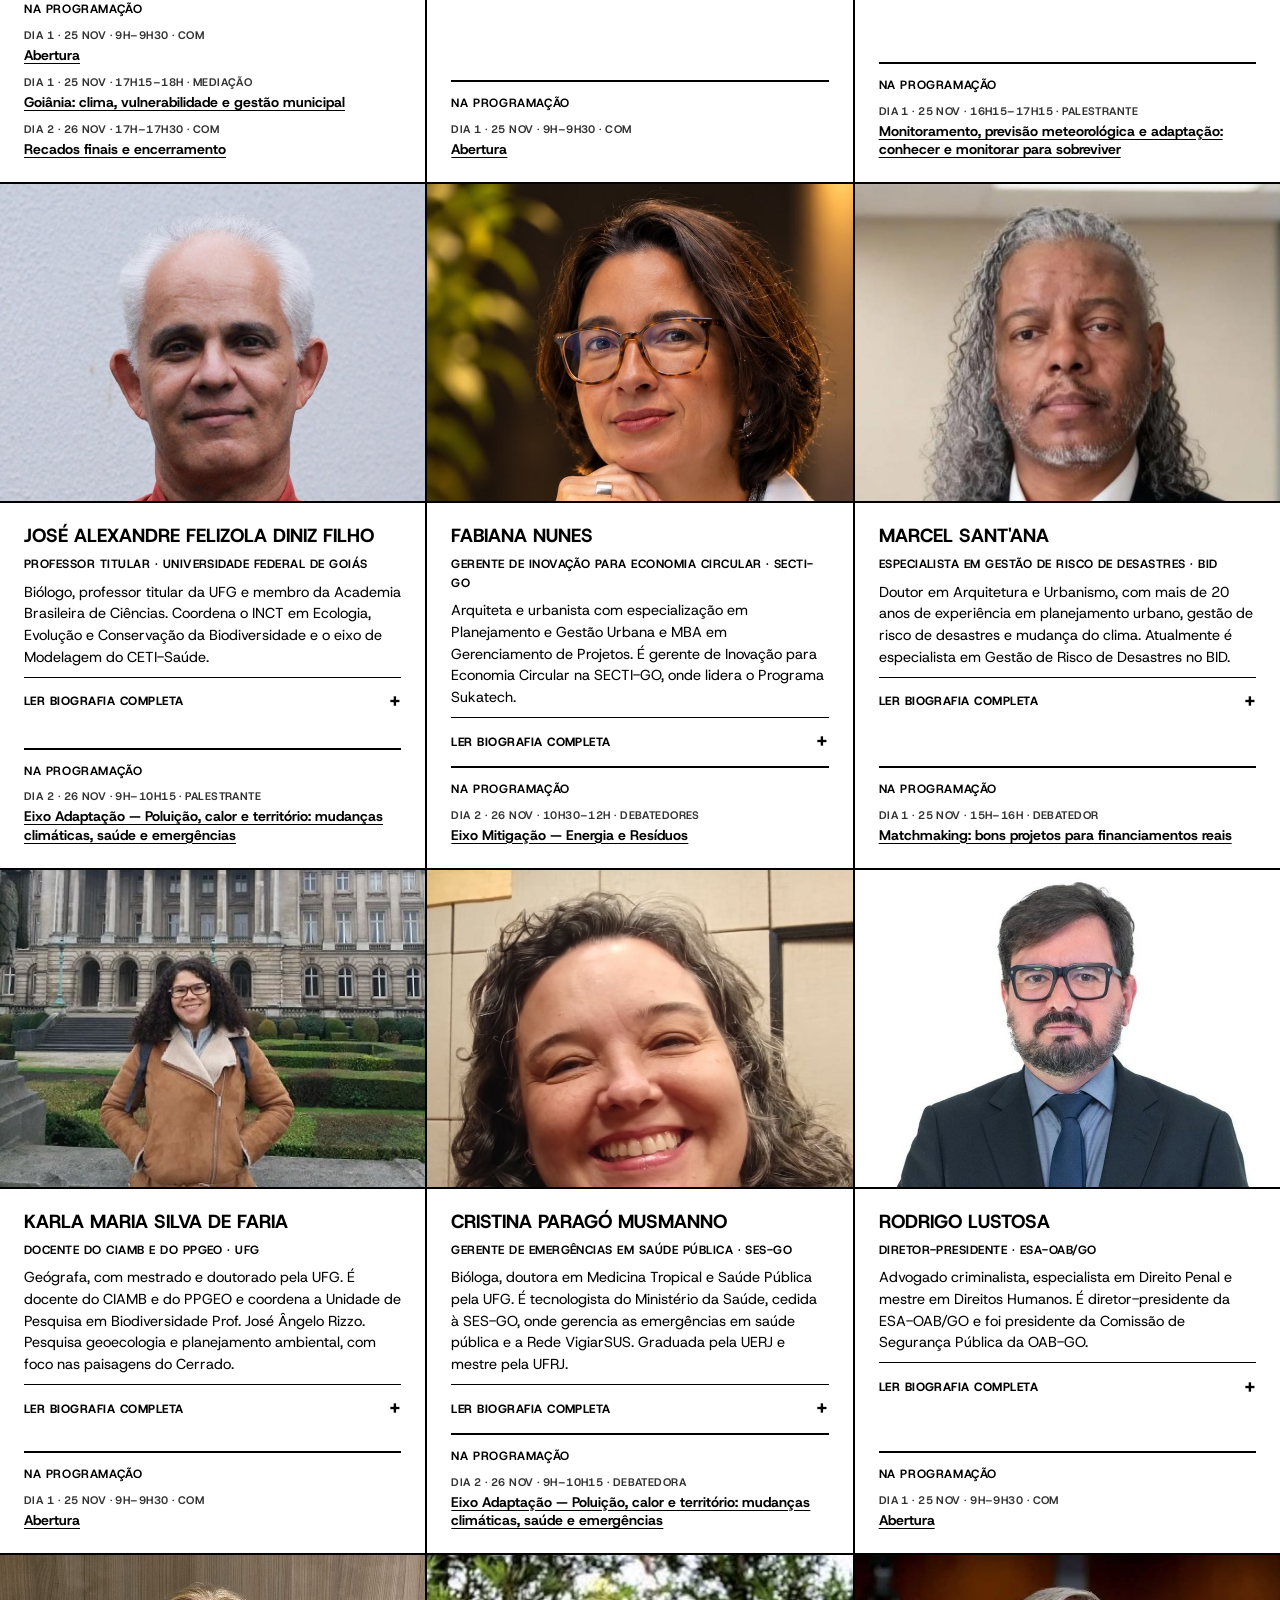
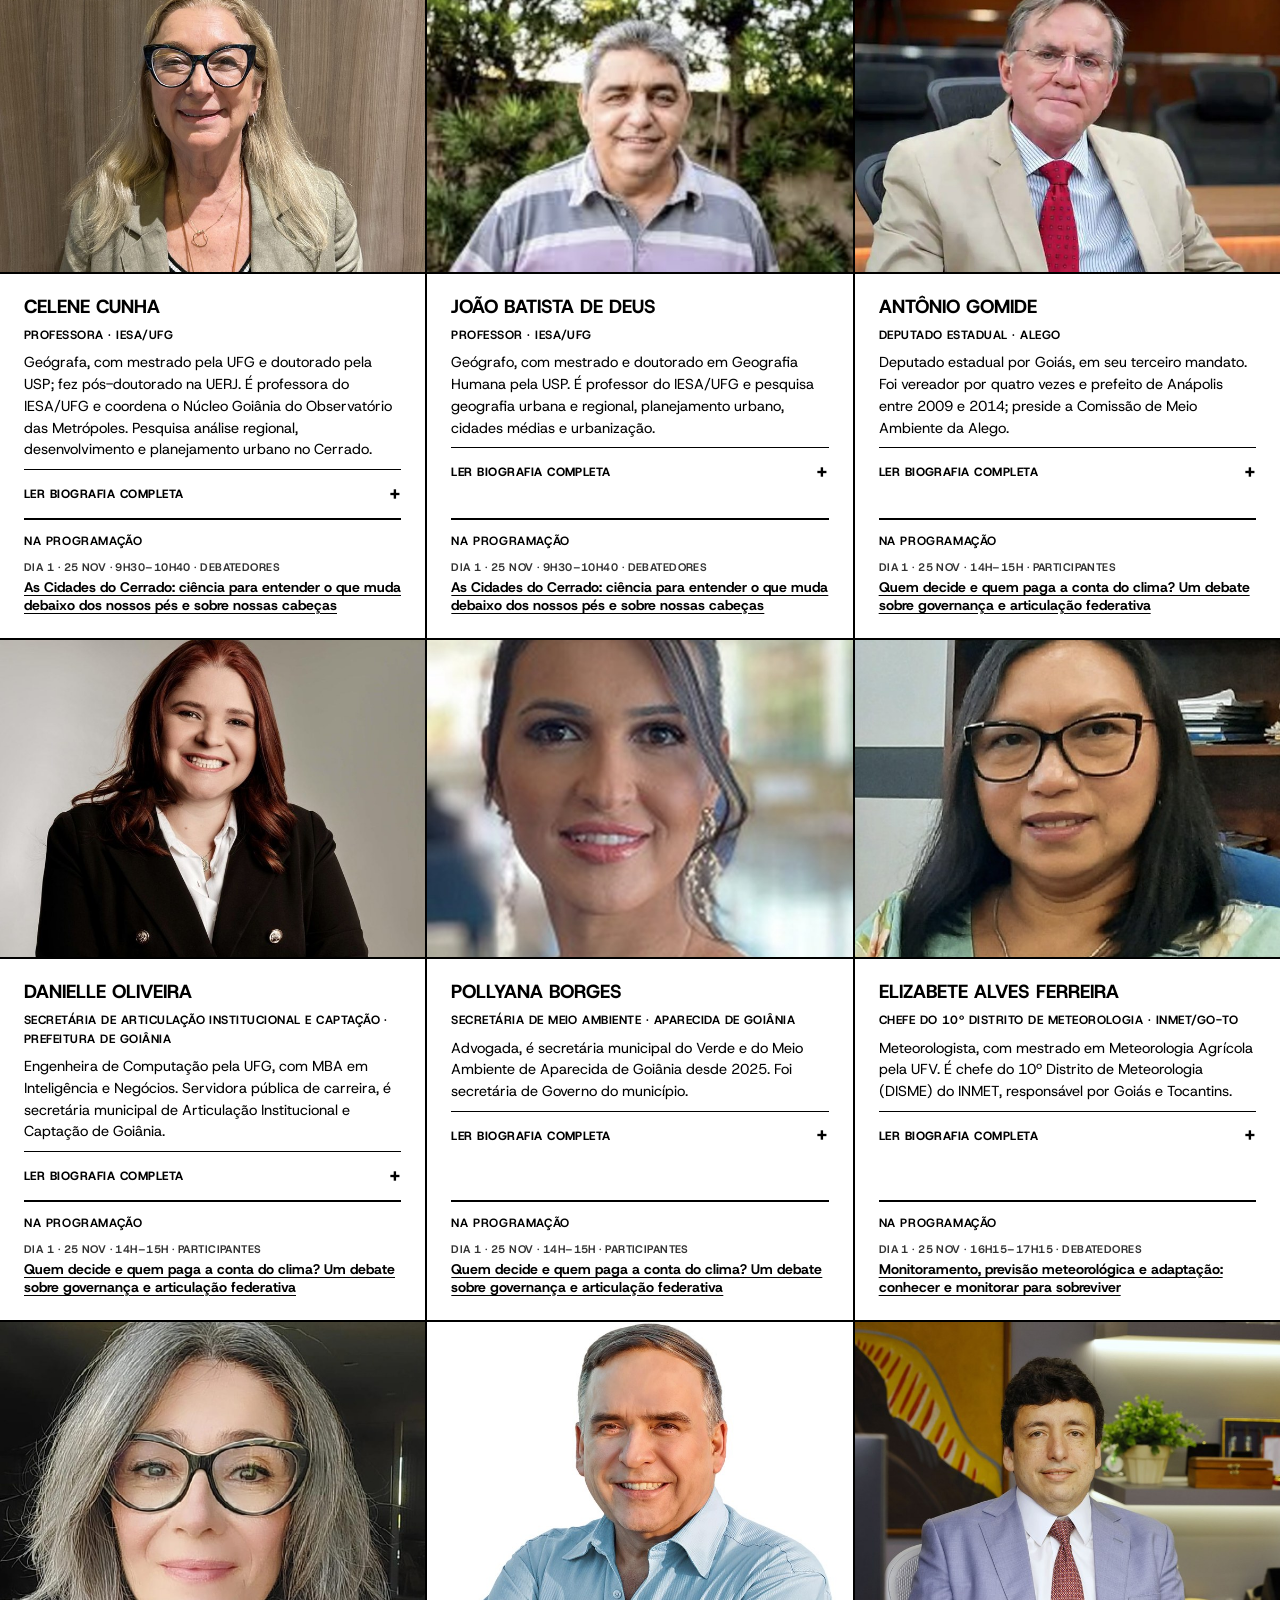
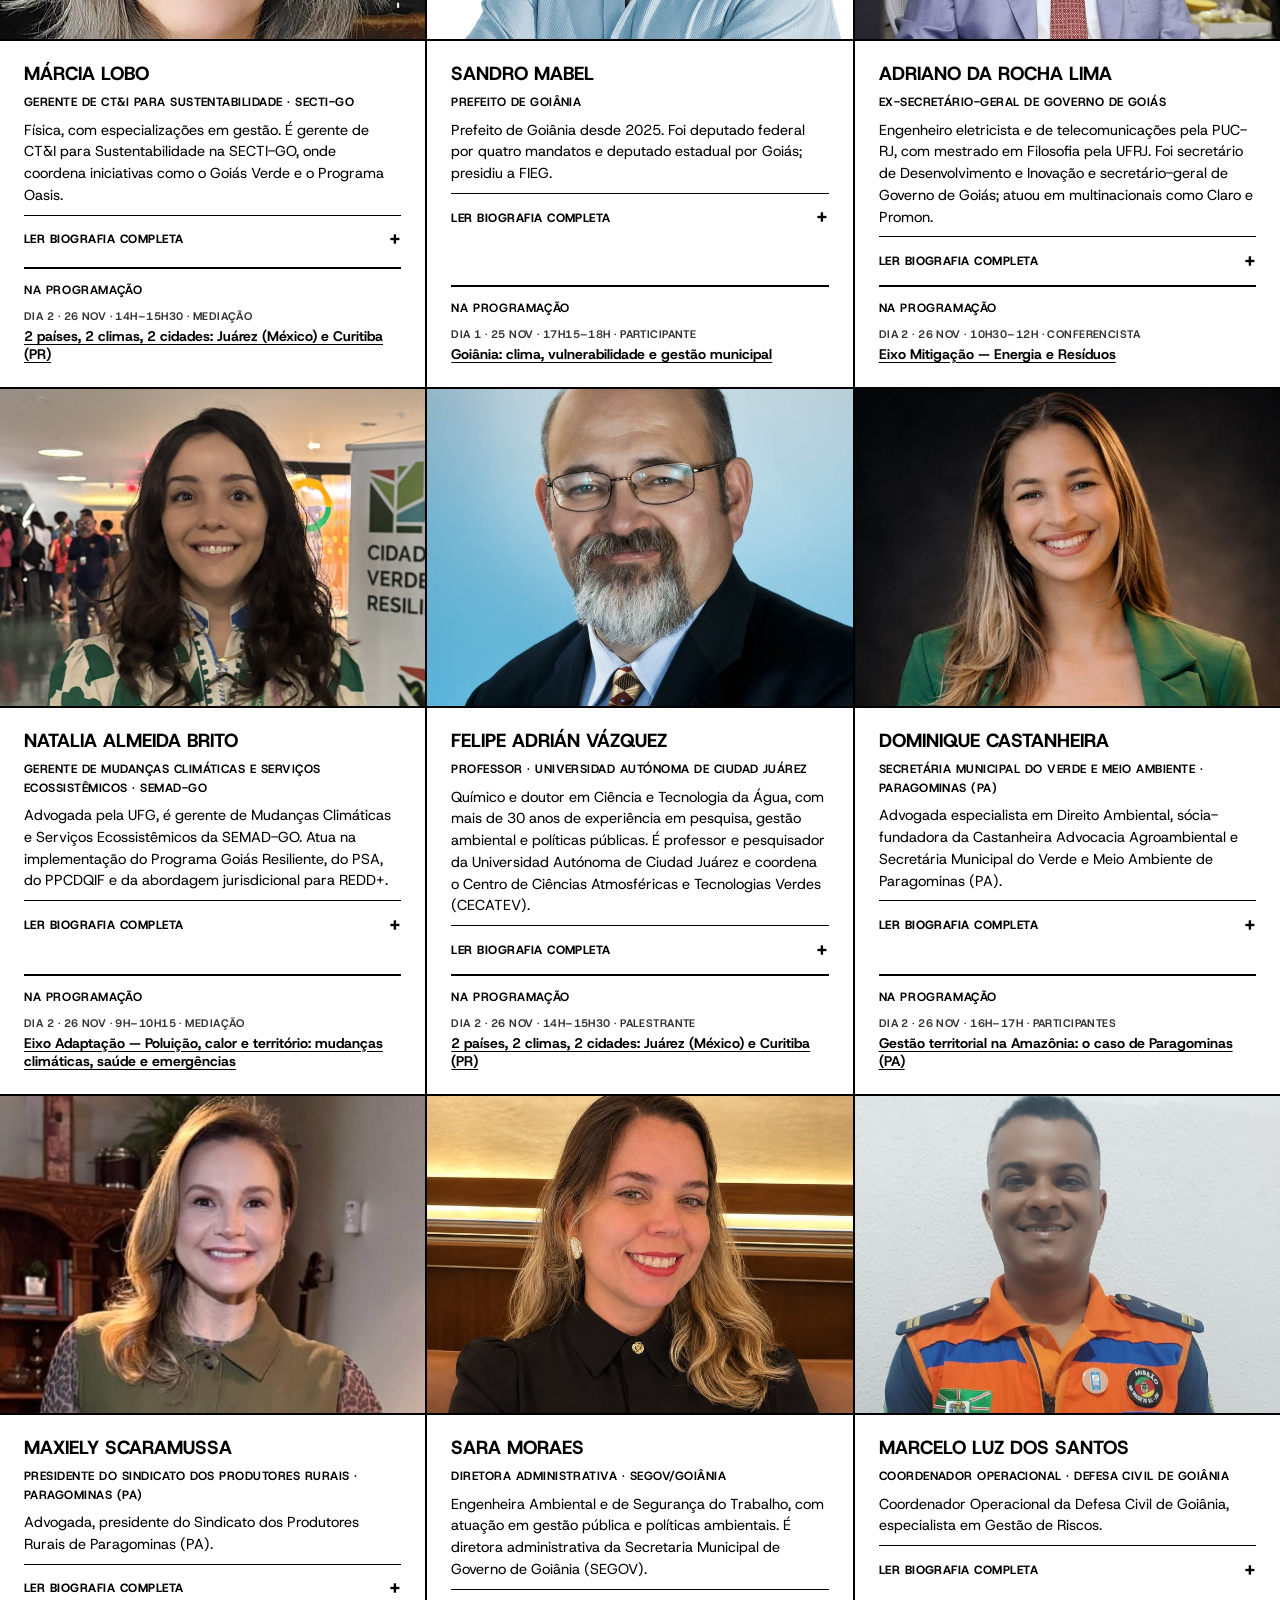
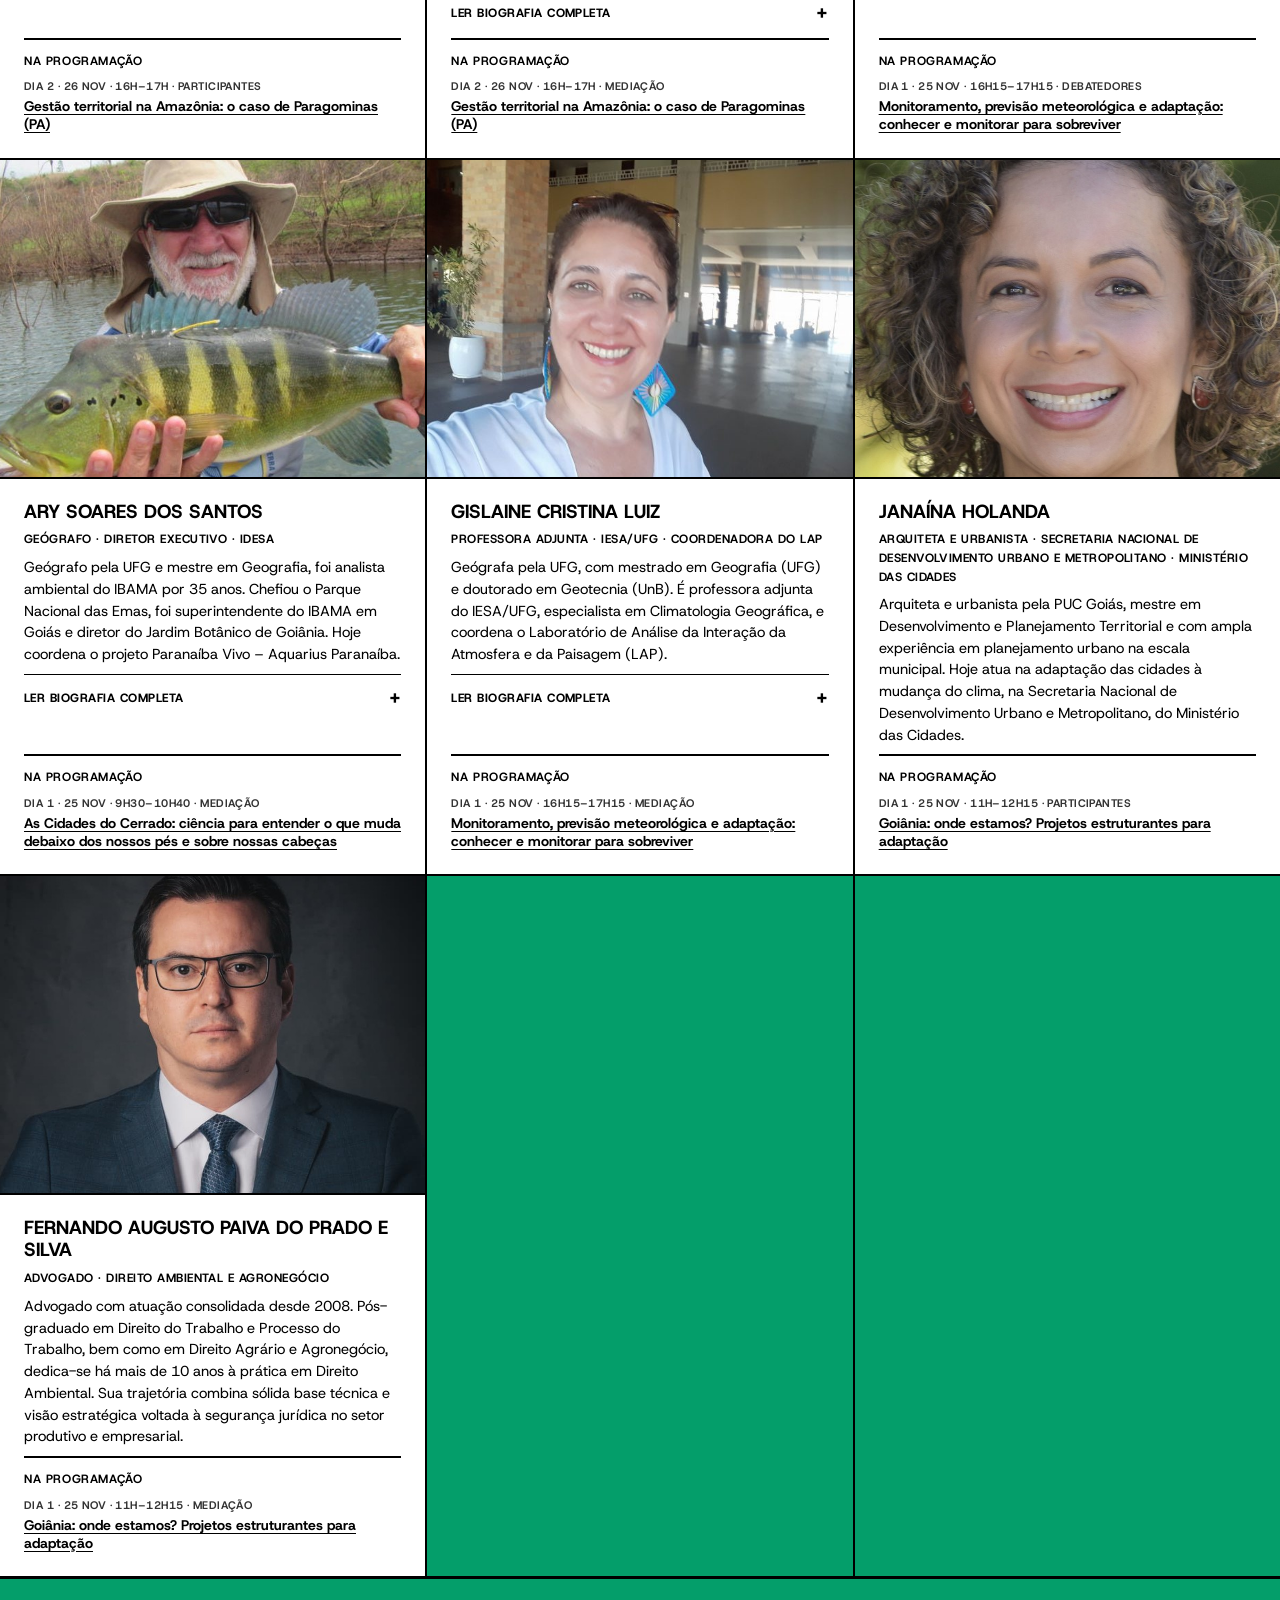
==== commit 7c94d5ad: "Fernando Augusto Paiva do Prado e Silva na mediação do painel Goiânia - Substitui José Moraes Neto (" ====
--- a/index.html
+++ b/index.html
@@ -501,7 +501,7 @@
             <summary>Goiânia: onde estamos? Projetos estruturantes para adaptação <span class="seta">+</span></summary>
             <div class="detalhe">
               <div class="papel"><span class="label">Participantes</span><span>Gabriel Tenaglia (AMMA) · Pedro Baima (AMMA e Cátedra UNESCO/UFG Saberes Patrimoniais, Biodiversidade e Cidadania) · Janaína Holanda (MCID)</span></div>
-              <div class="papel"><span class="label">Mediação</span><span>José Moraes Neto (OAB-GO)</span></div>
+              <div class="papel"><span class="label">Mediação</span><span>Fernando Augusto Paiva do Prado e Silva</span></div>
             </div>
           </details>
         </div>
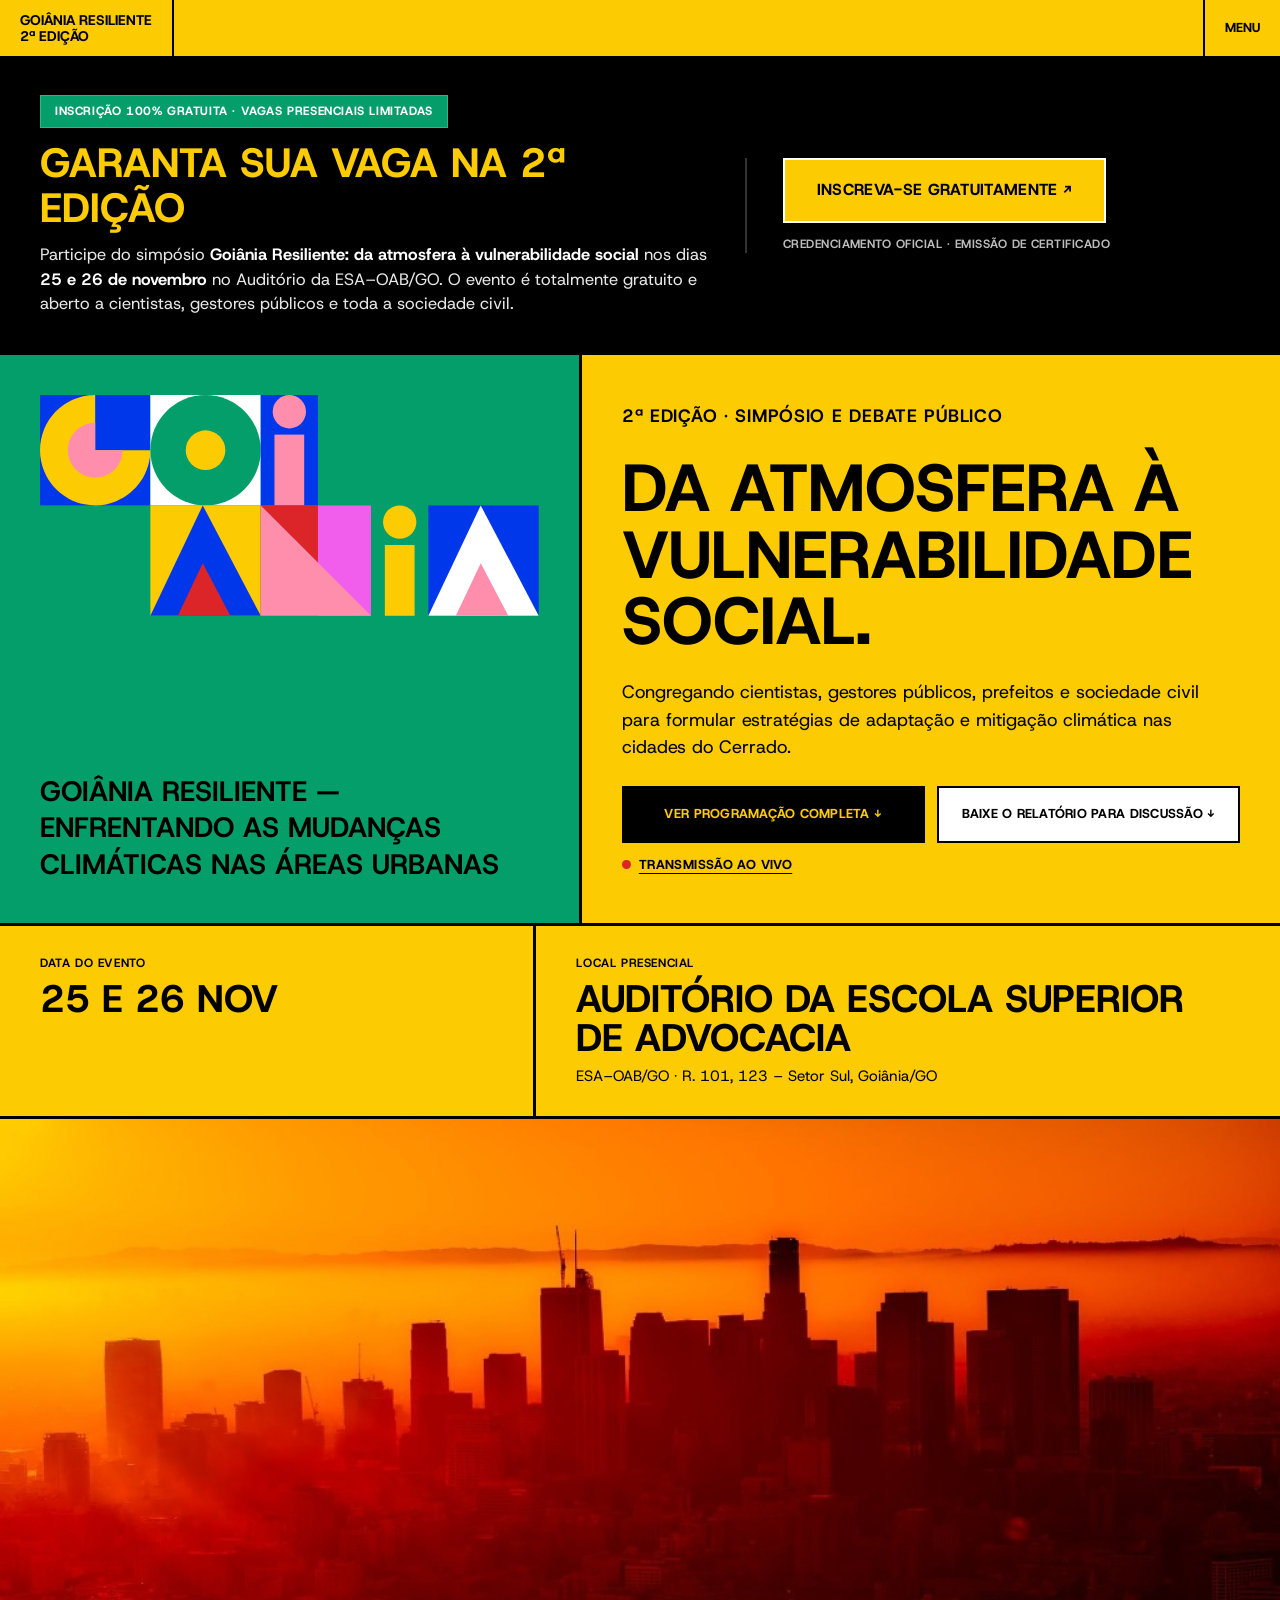
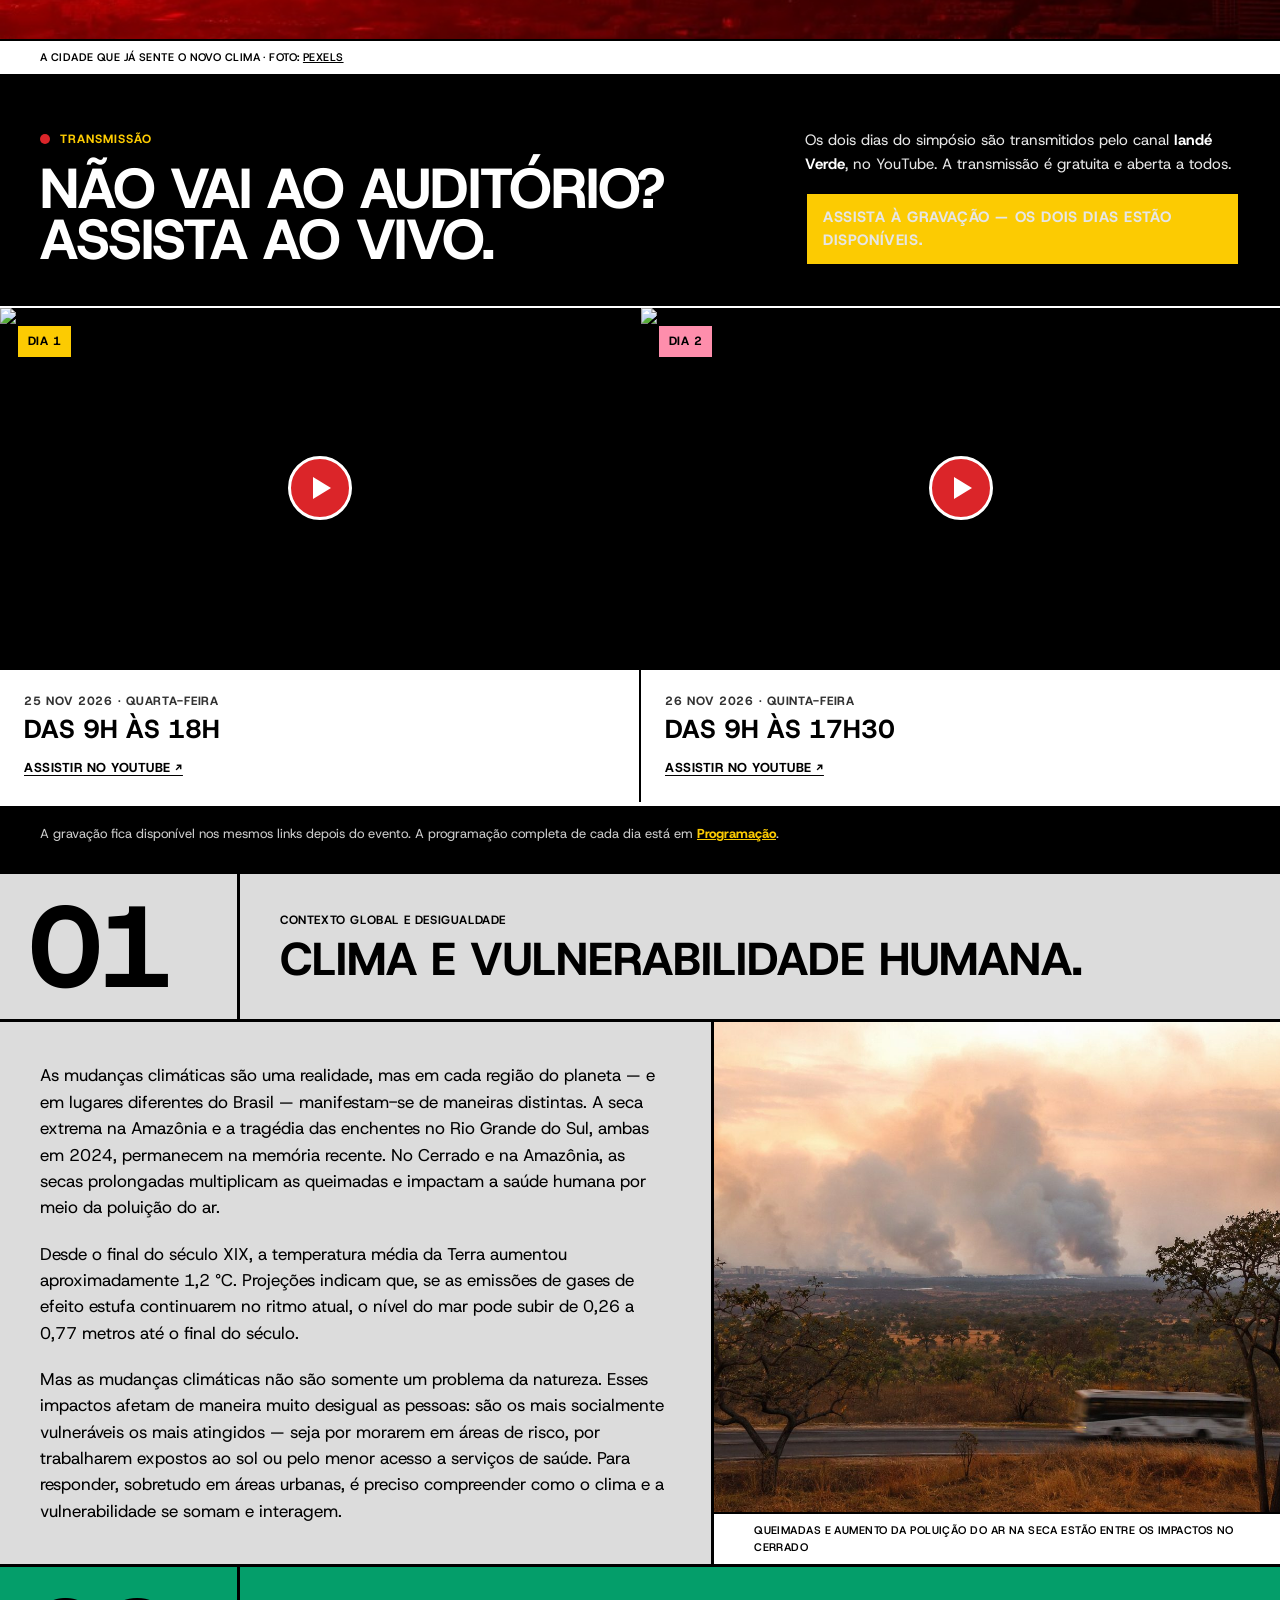
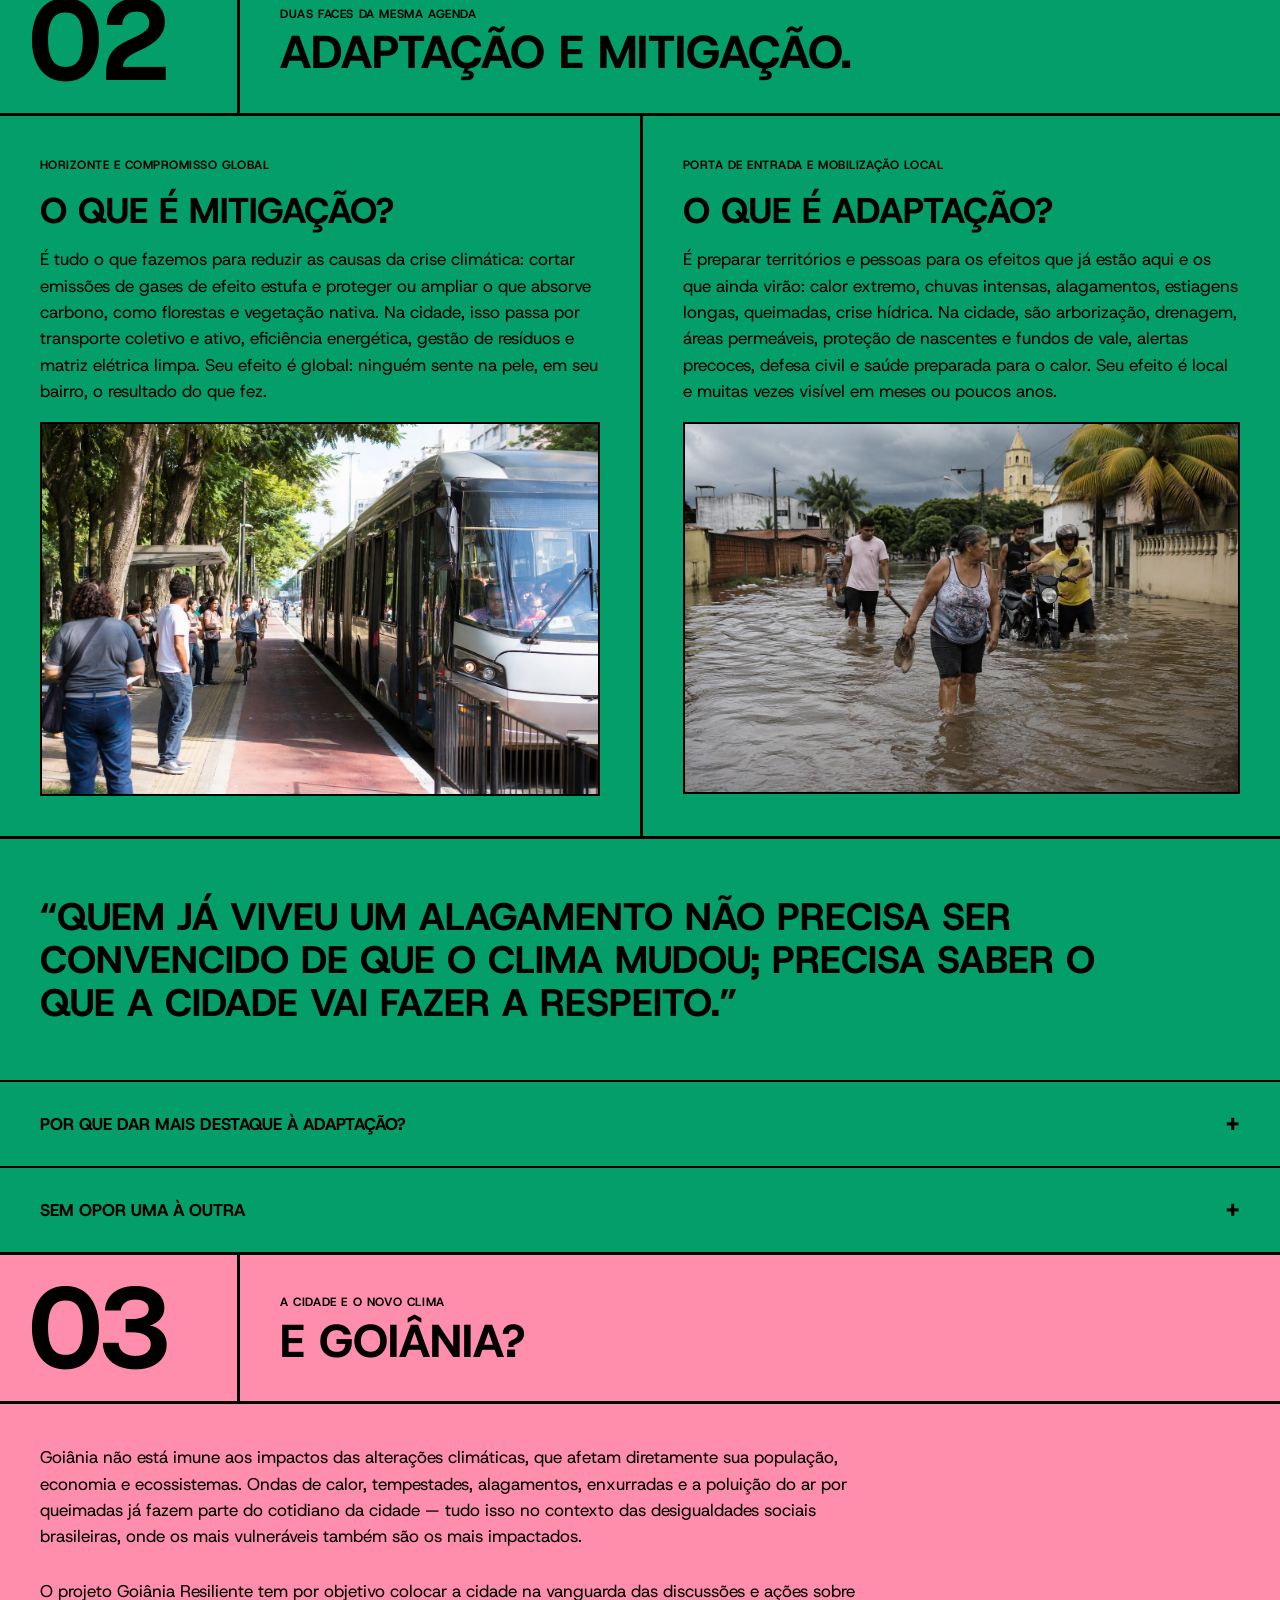
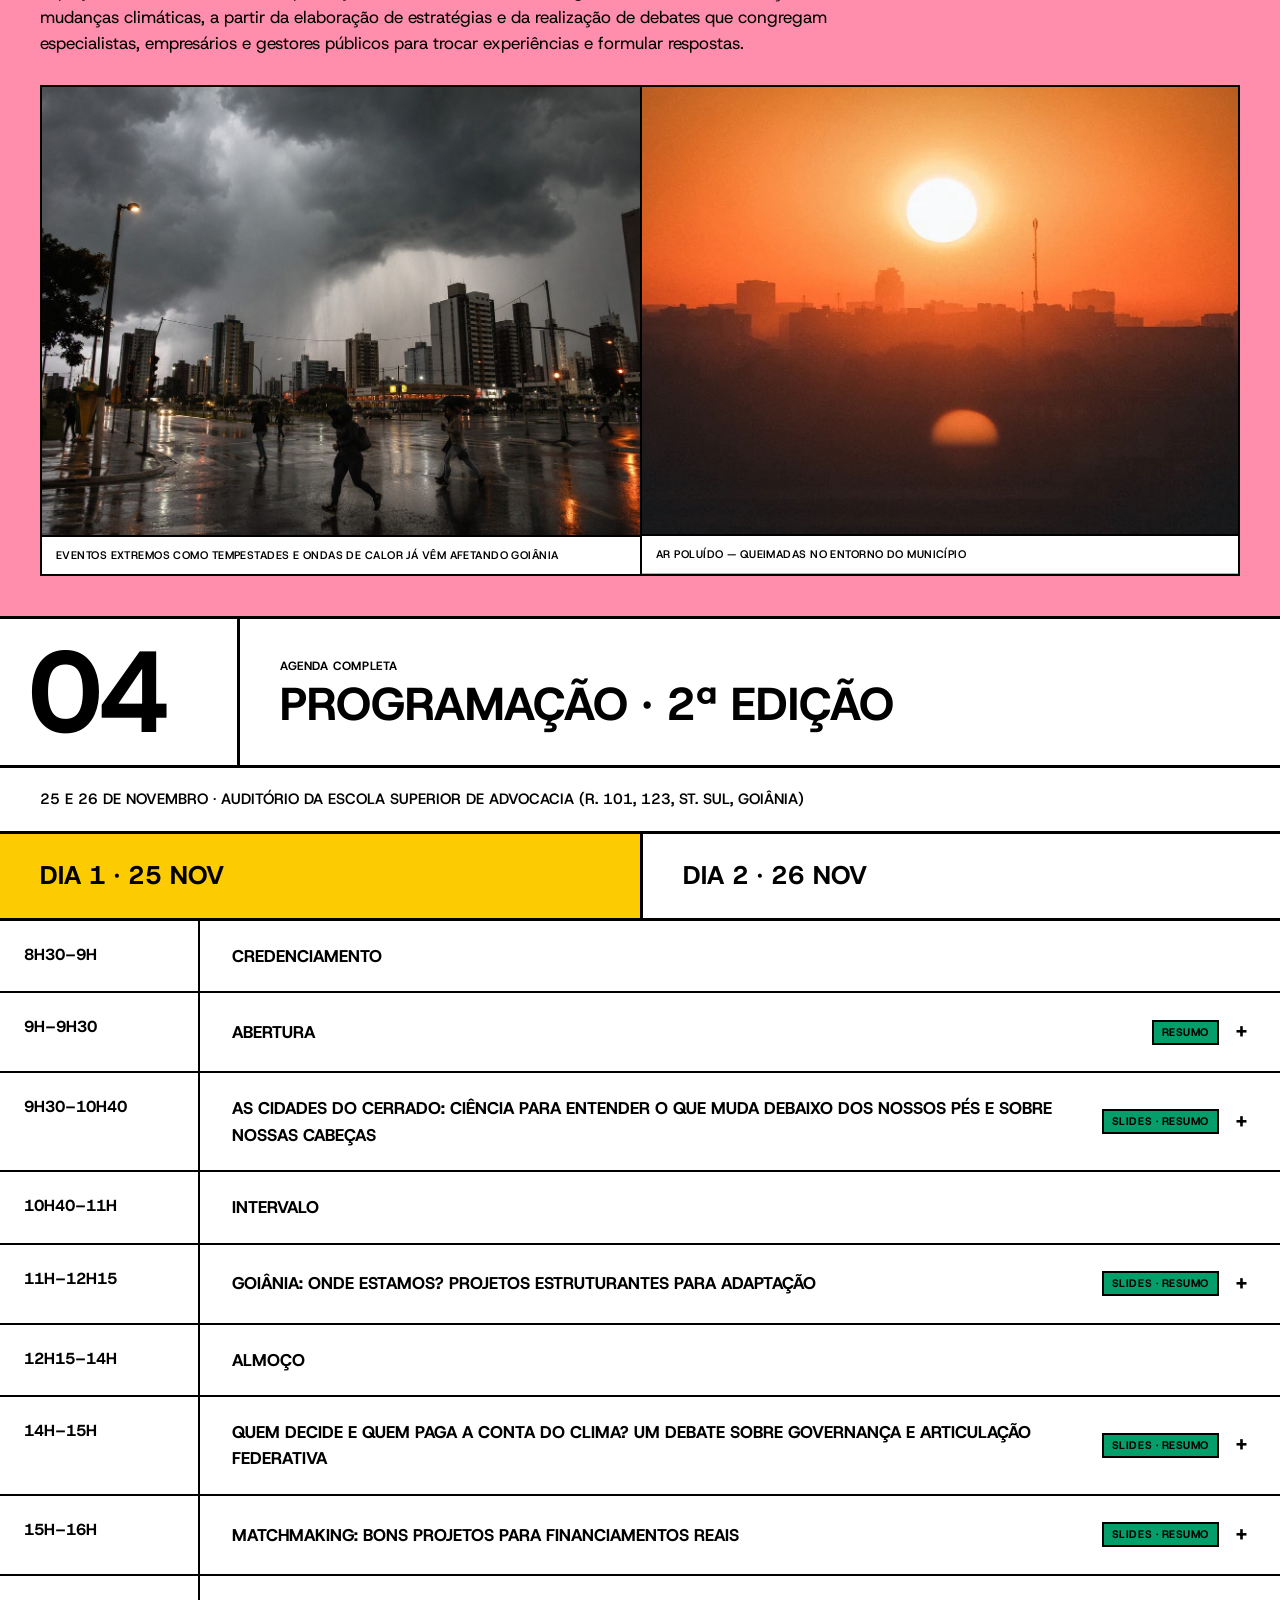
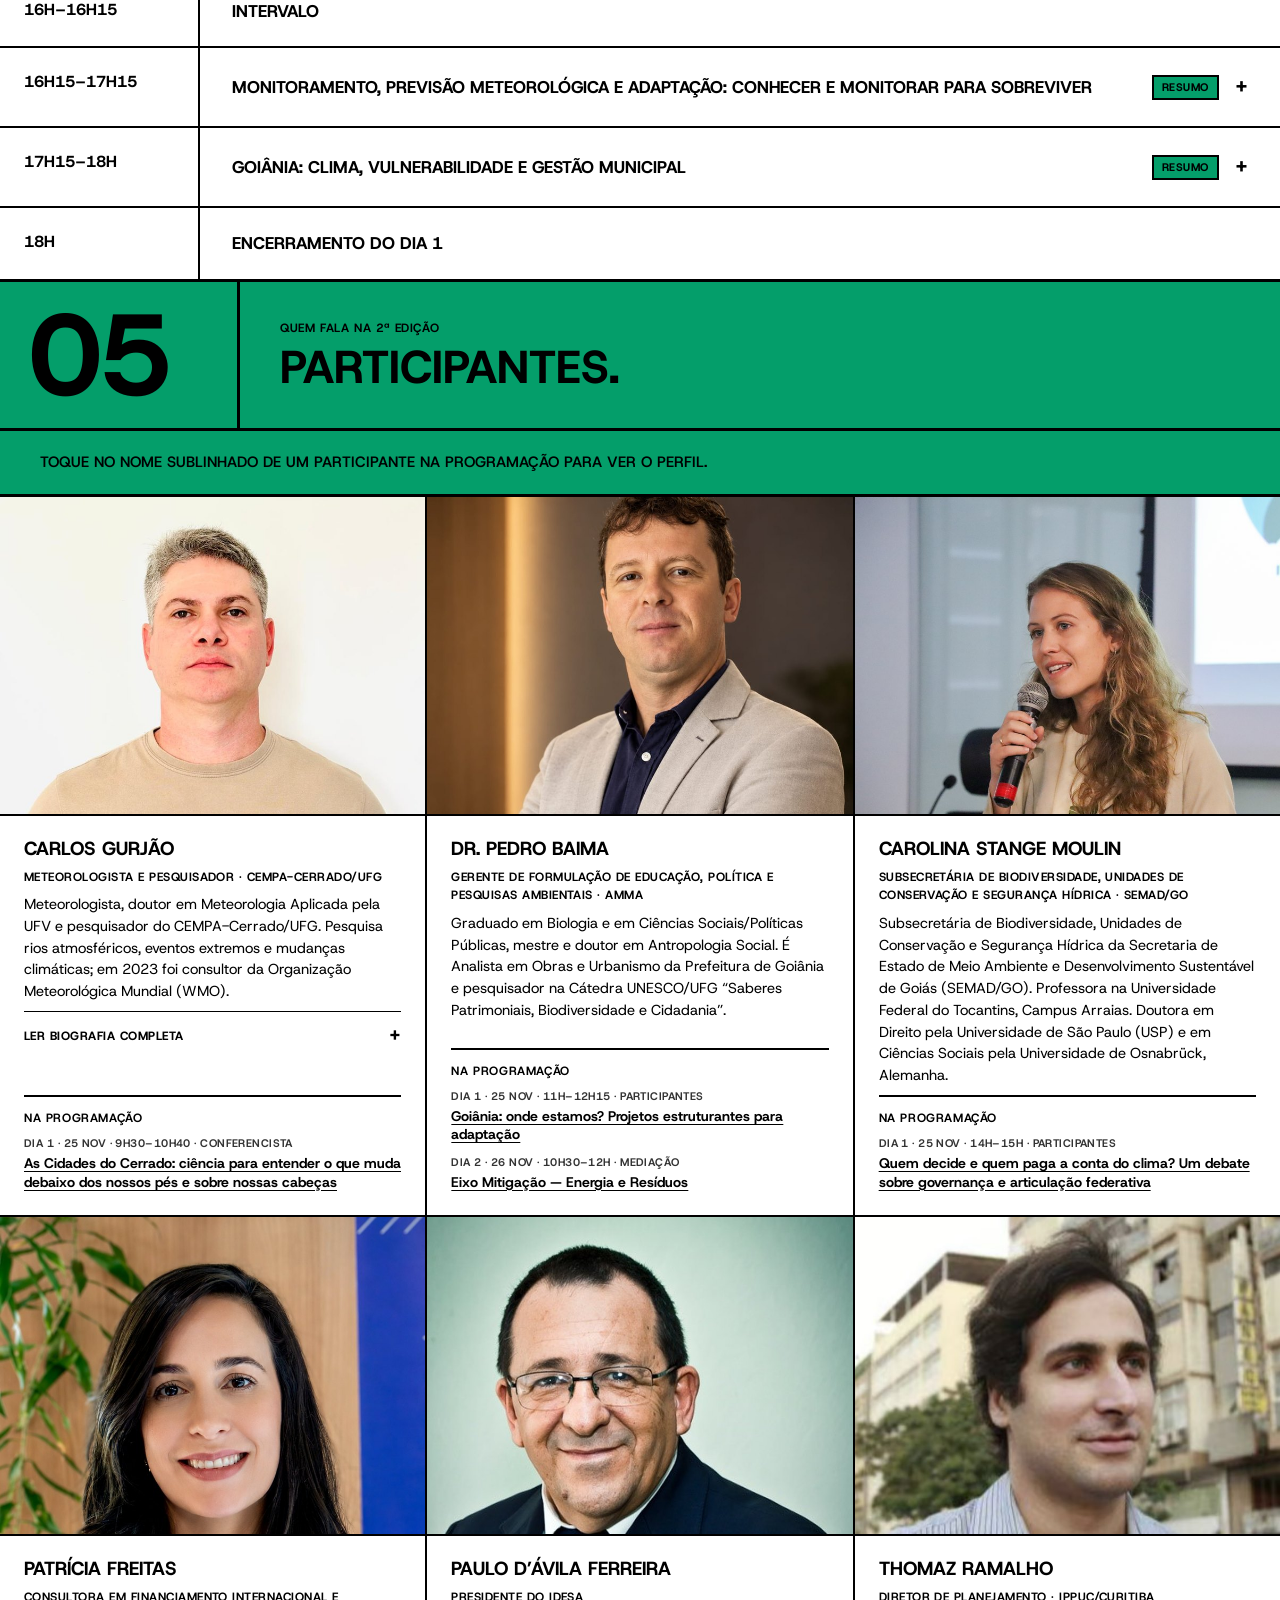
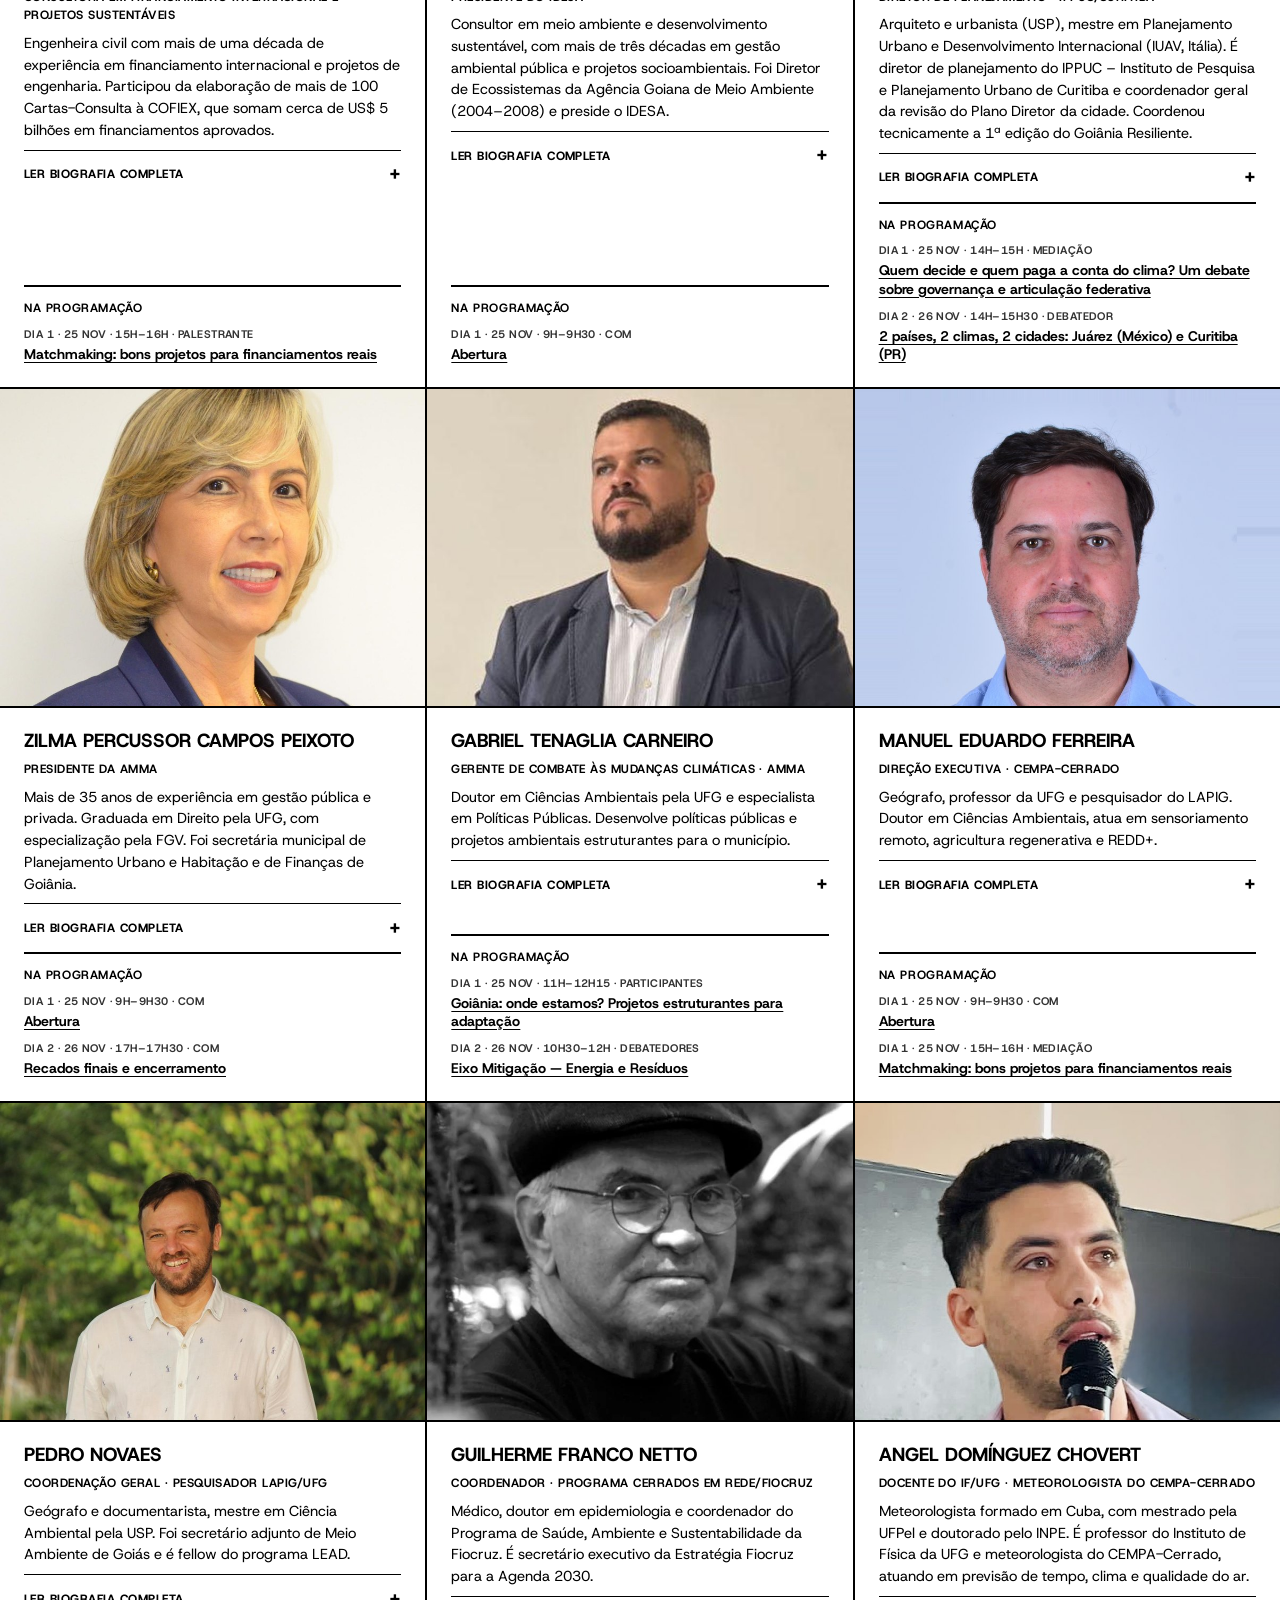
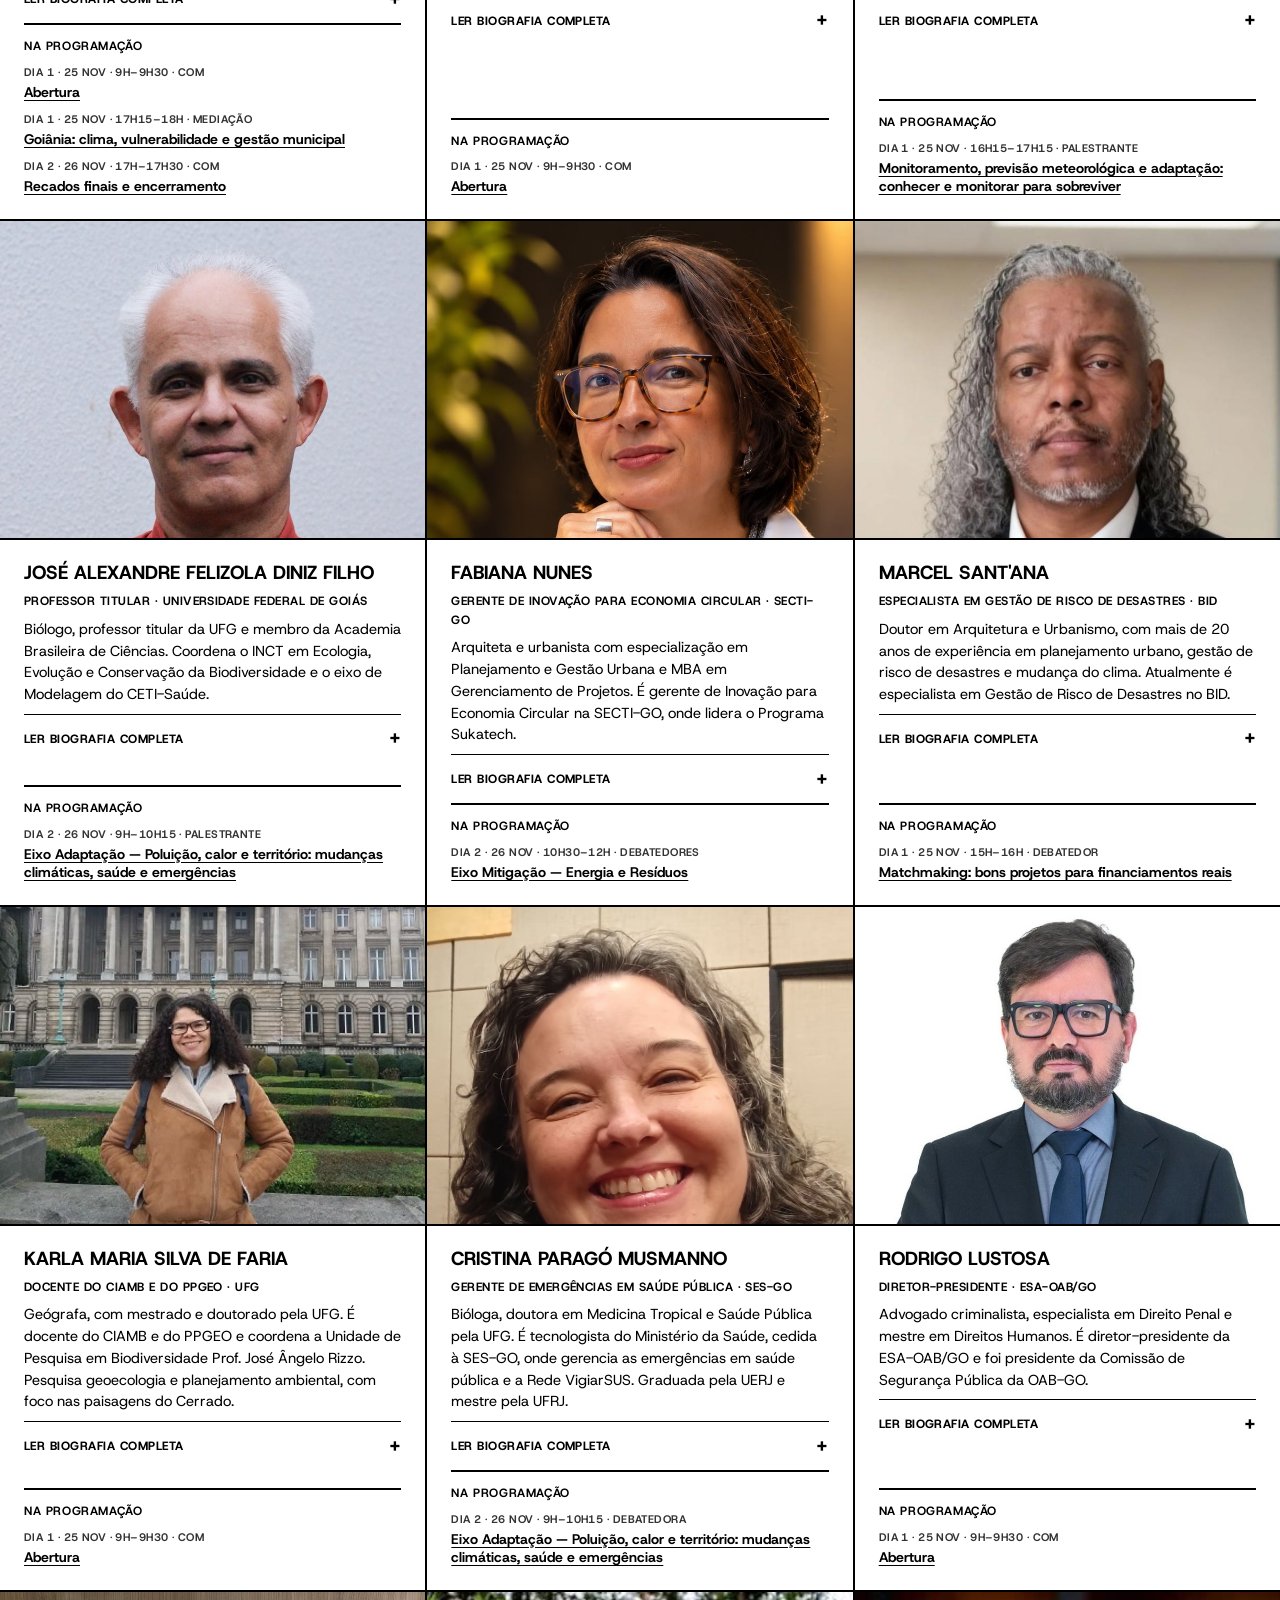
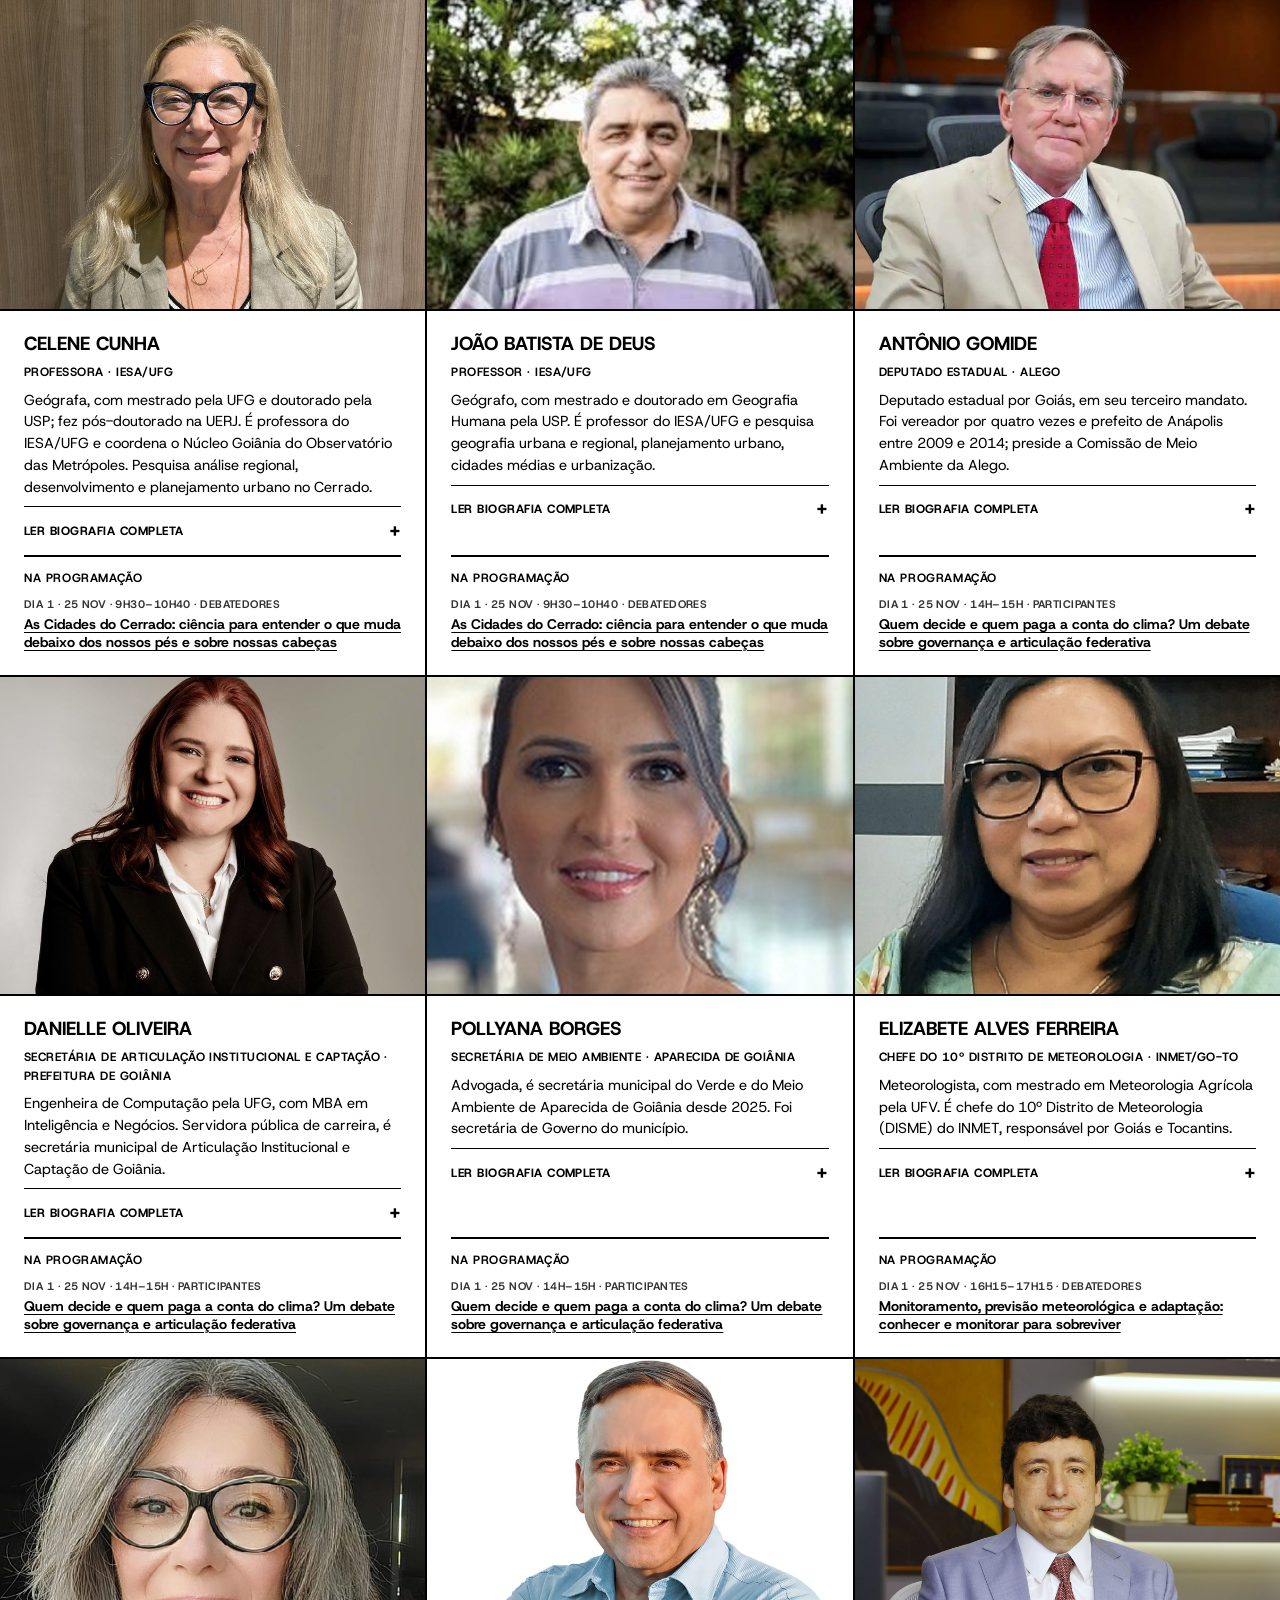
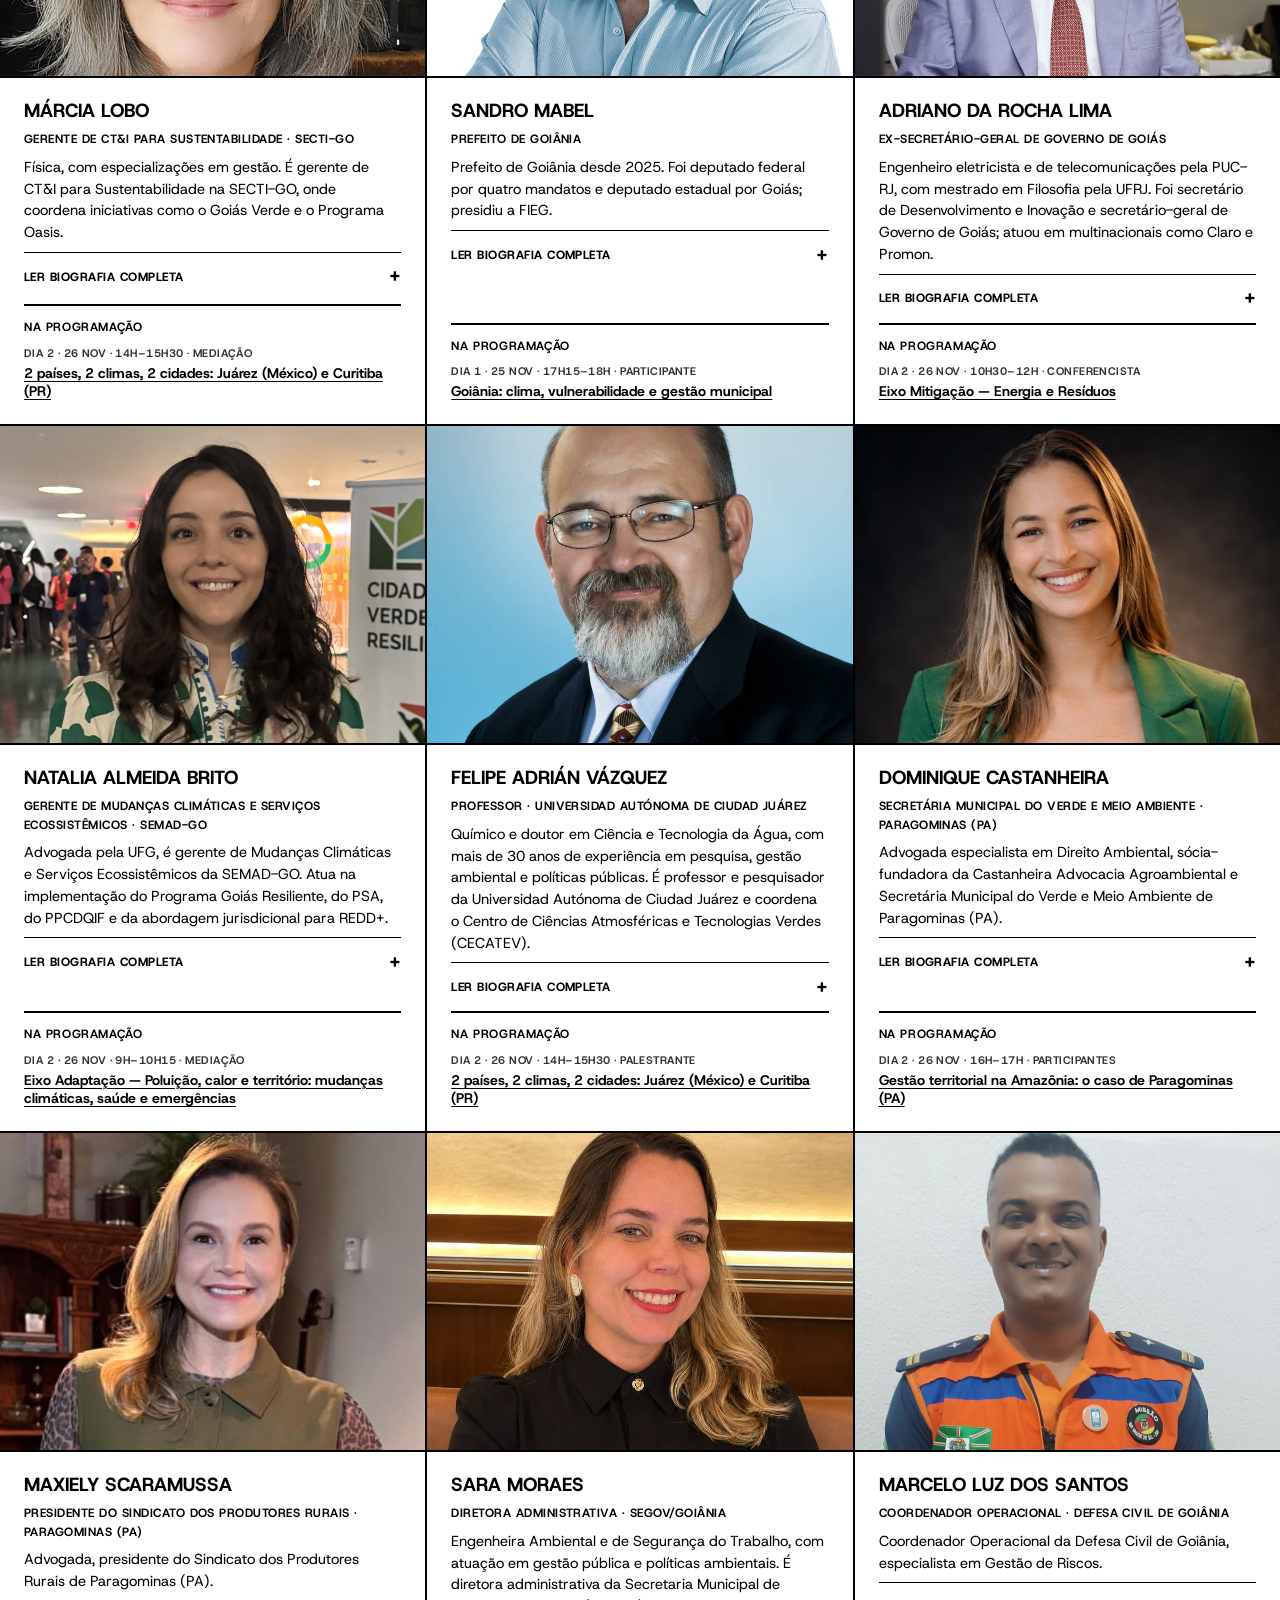
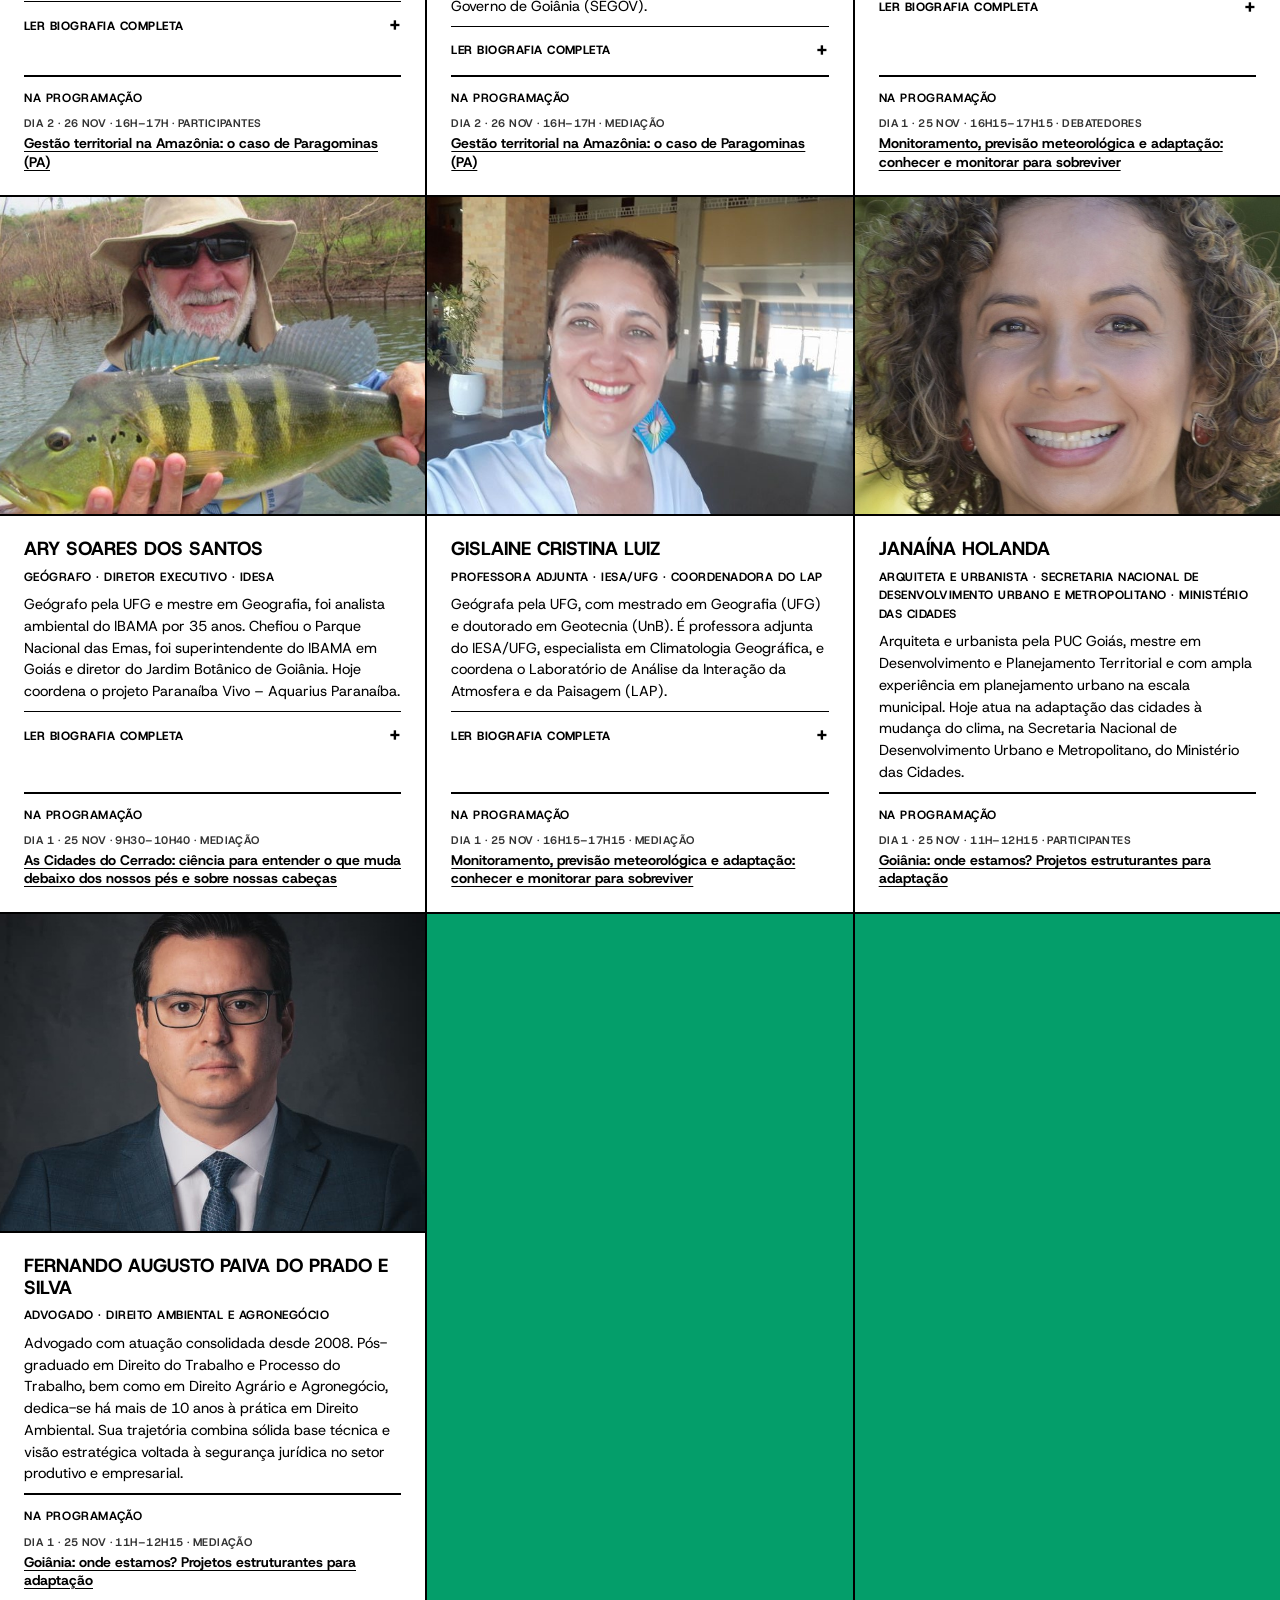
==== commit 106cba89: "Dia 1: resumos, slides e grafias (25/11/2026)" ====
--- a/index.html
+++ b/index.html
@@ -526,7 +526,7 @@
             <summary>Matchmaking: bons projetos para financiamentos reais <span class="seta">+</span></summary>
             <div class="detalhe">
               <div class="papel"><span class="label">Palestrante</span><span>Patrícia Freitas (Consultora)</span></div>
-              <div class="papel"><span class="label">Debatedor</span><span>Marcell Sant’Anna (BID)</span></div>
+              <div class="papel"><span class="label">Debatedor</span><span>Marcel Sant’Ana (BID)</span></div>
               <div class="papel"><span class="label">Mediação</span><span>Manuel Ferreira (CEMPA/UFG)</span></div>
             </div>
           </details>
@@ -540,7 +540,7 @@
             <summary>Monitoramento, previsão meteorológica e adaptação: conhecer e monitorar para sobreviver <span class="seta">+</span></summary>
             <div class="detalhe">
               <div class="papel"><span class="label">Palestrante</span><span>Angel Chovert (CEMPA/UFG)</span></div>
-              <div class="papel"><span class="label">Debatedores</span><span>Elisabete Ferreira (INMET) · Marcelo Luz dos Santos (Defesa Civil/Goiânia)</span></div>
+              <div class="papel"><span class="label">Debatedores</span><span>Elizabete Ferreira (INMET) · Marcelo Luz dos Santos (Defesa Civil/Goiânia)</span></div>
               <div class="papel"><span class="label">Mediação</span><span>Gislaine Cristina Luiz (IESA/UFG)</span></div>
             </div>
           </details>
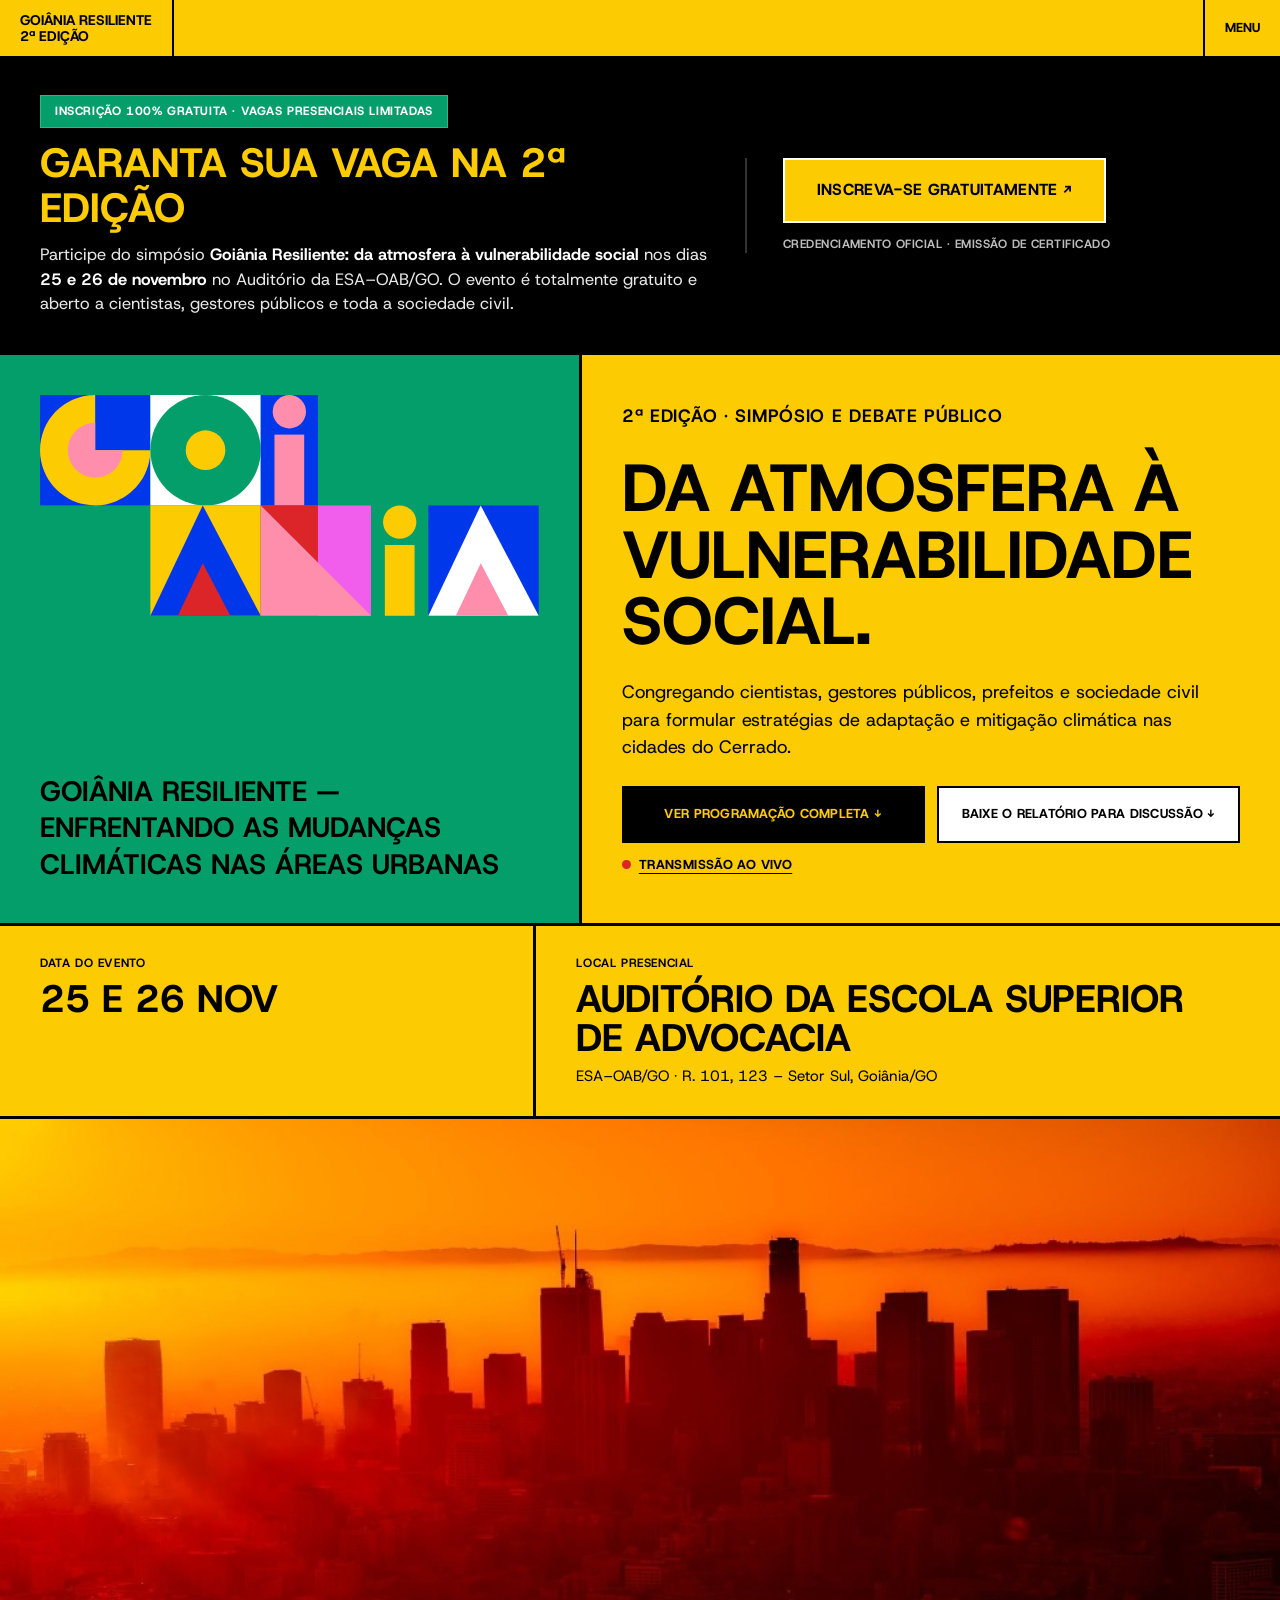
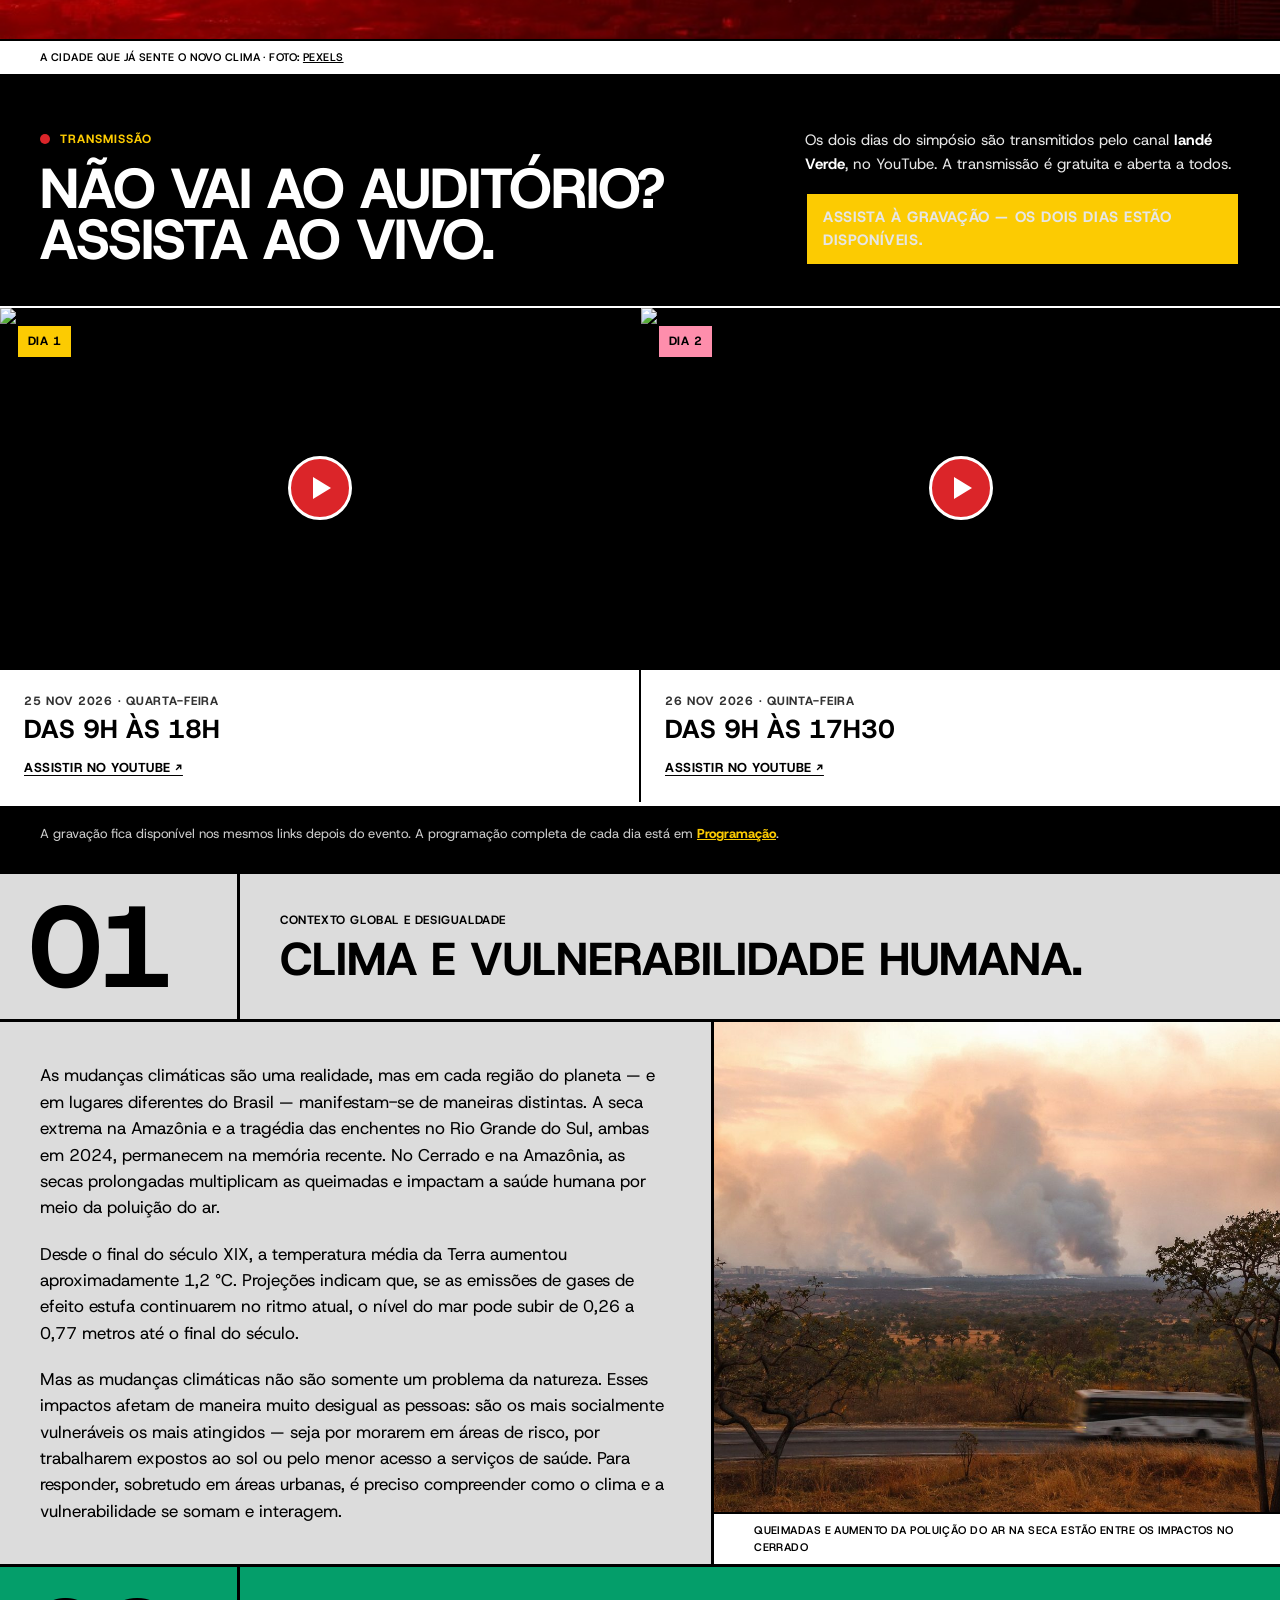
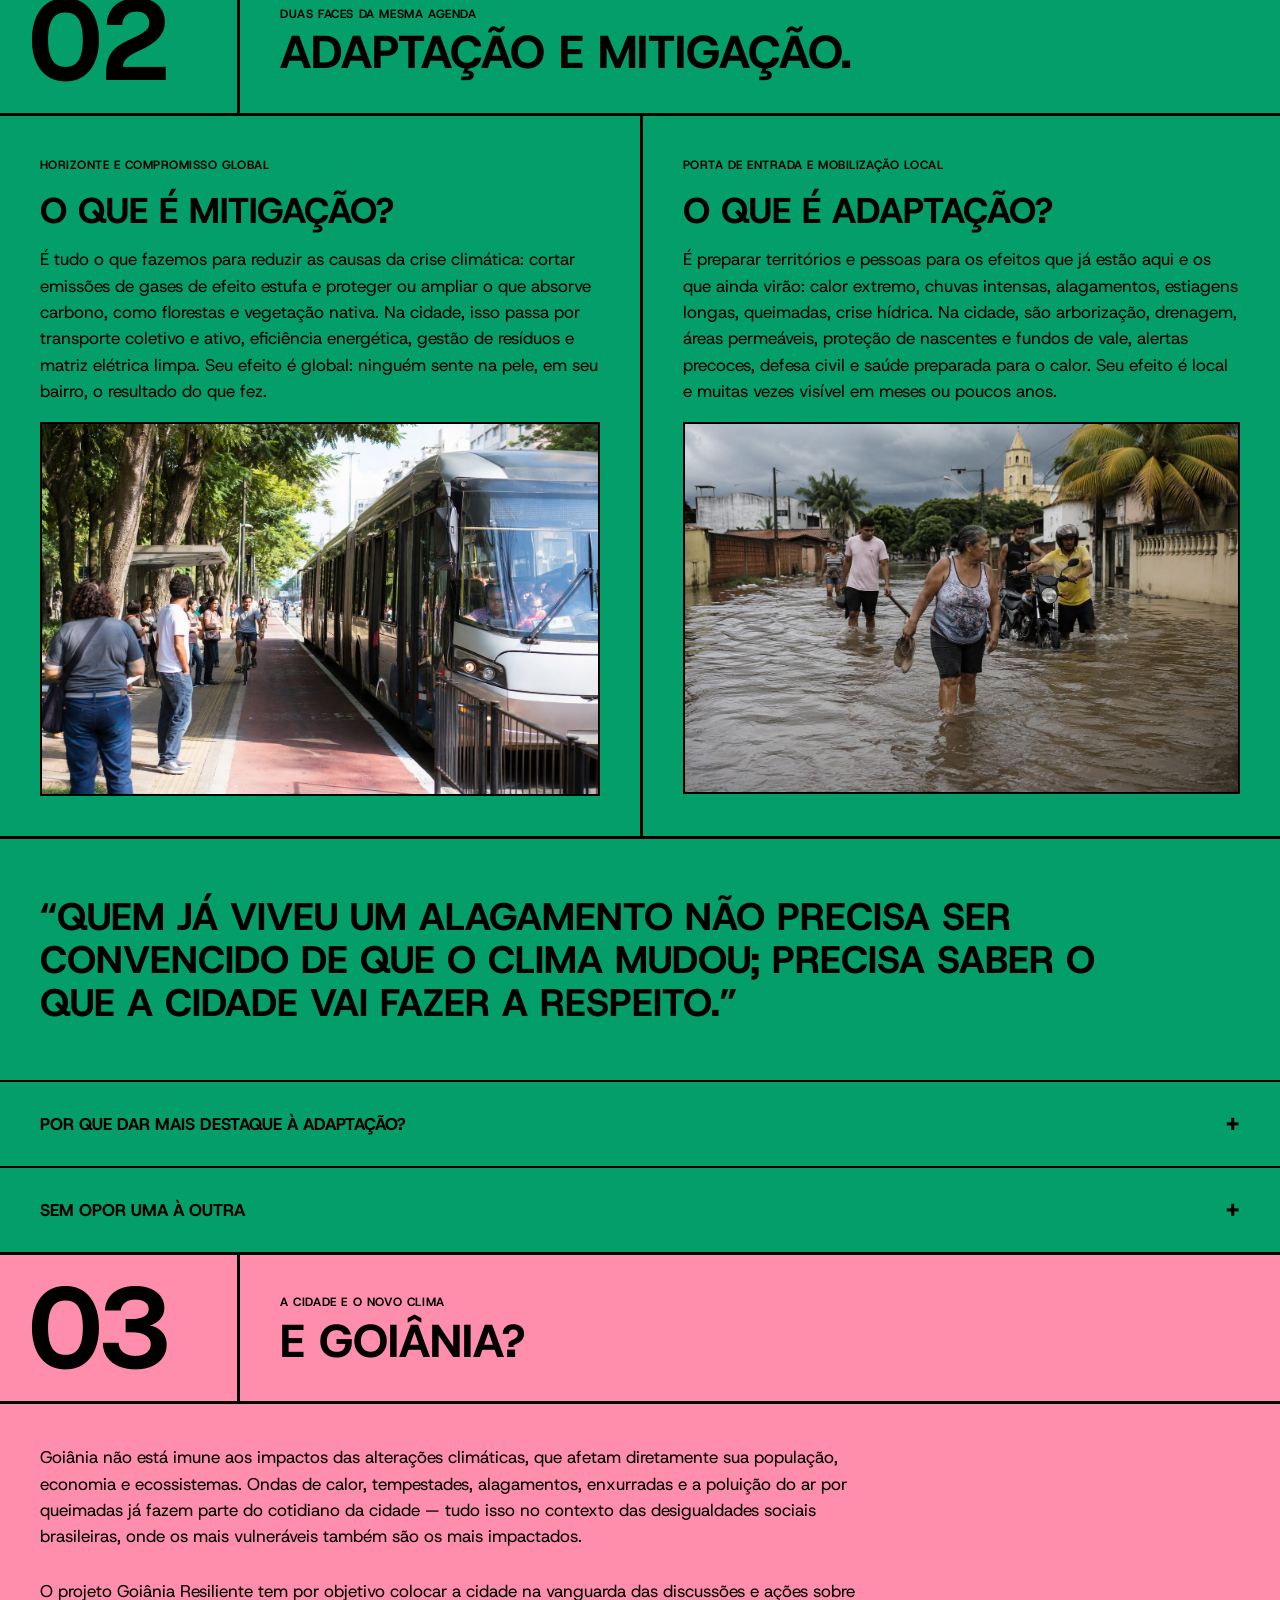
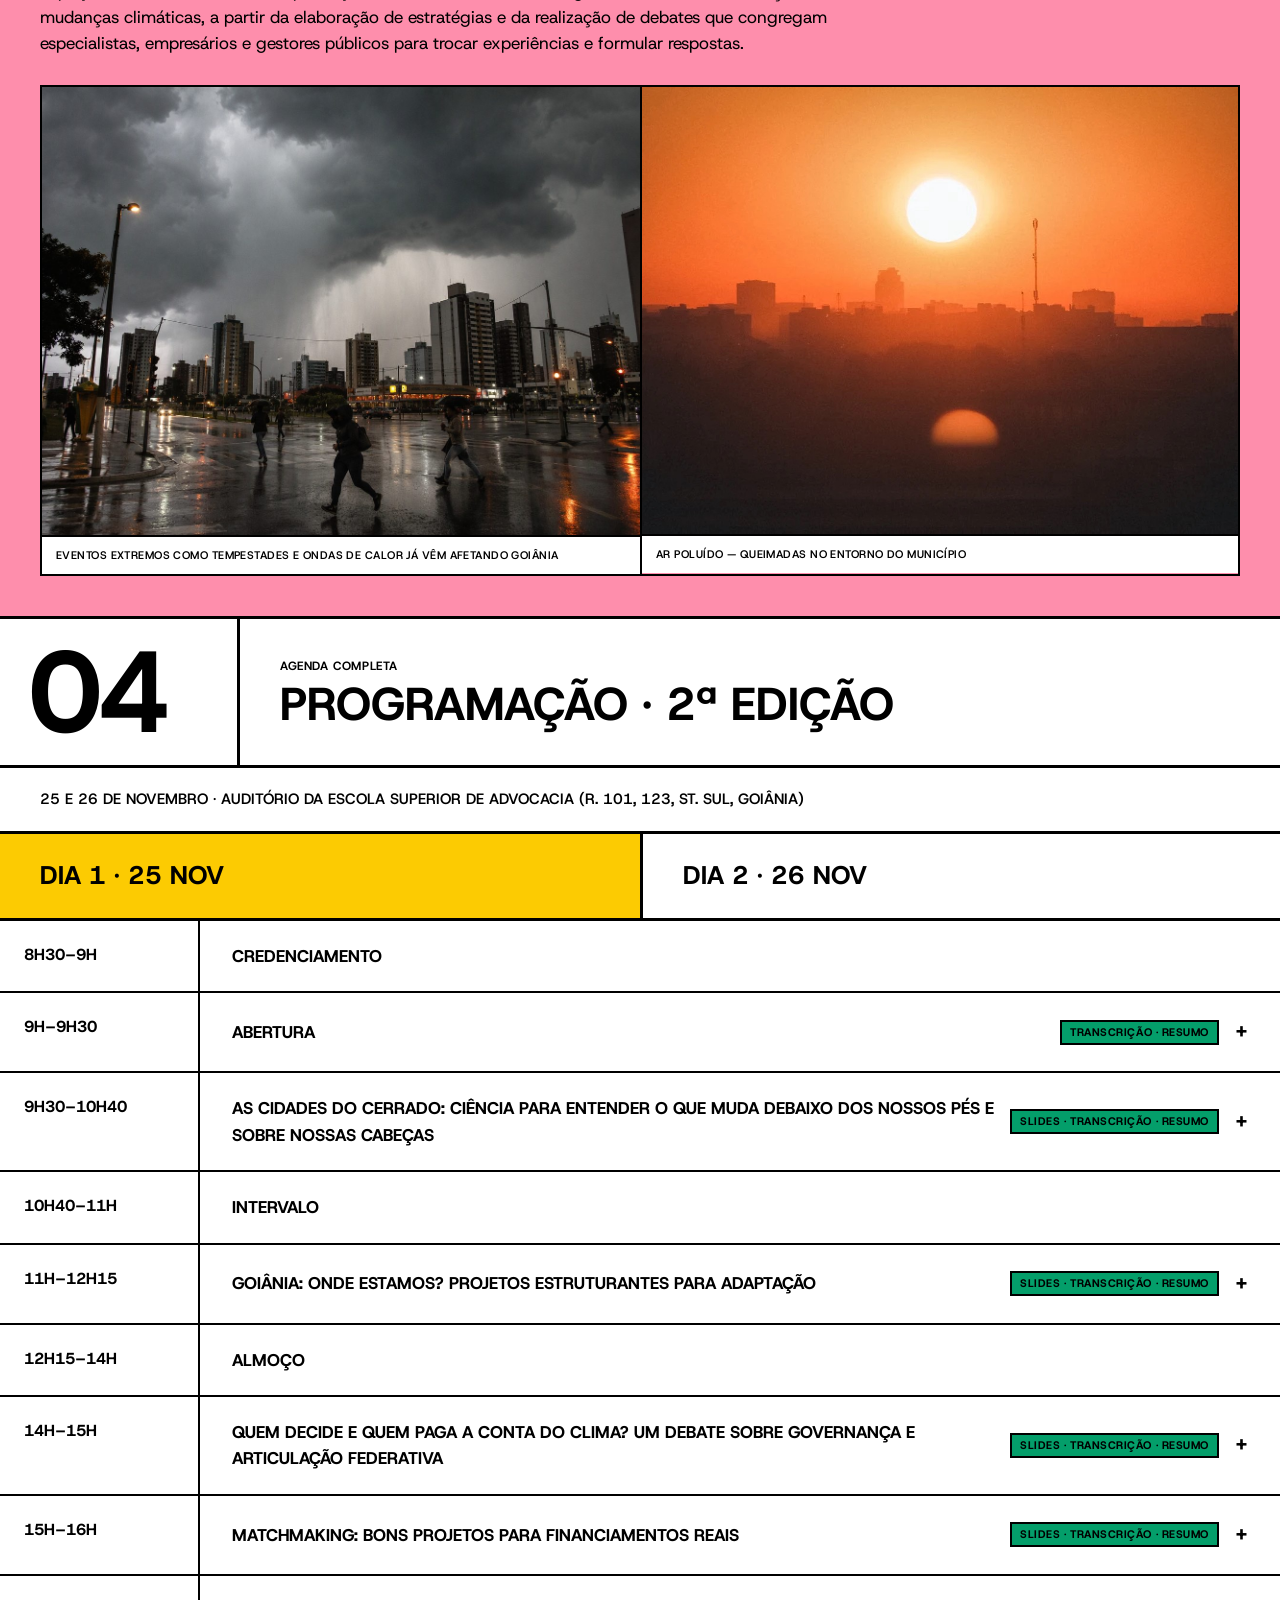
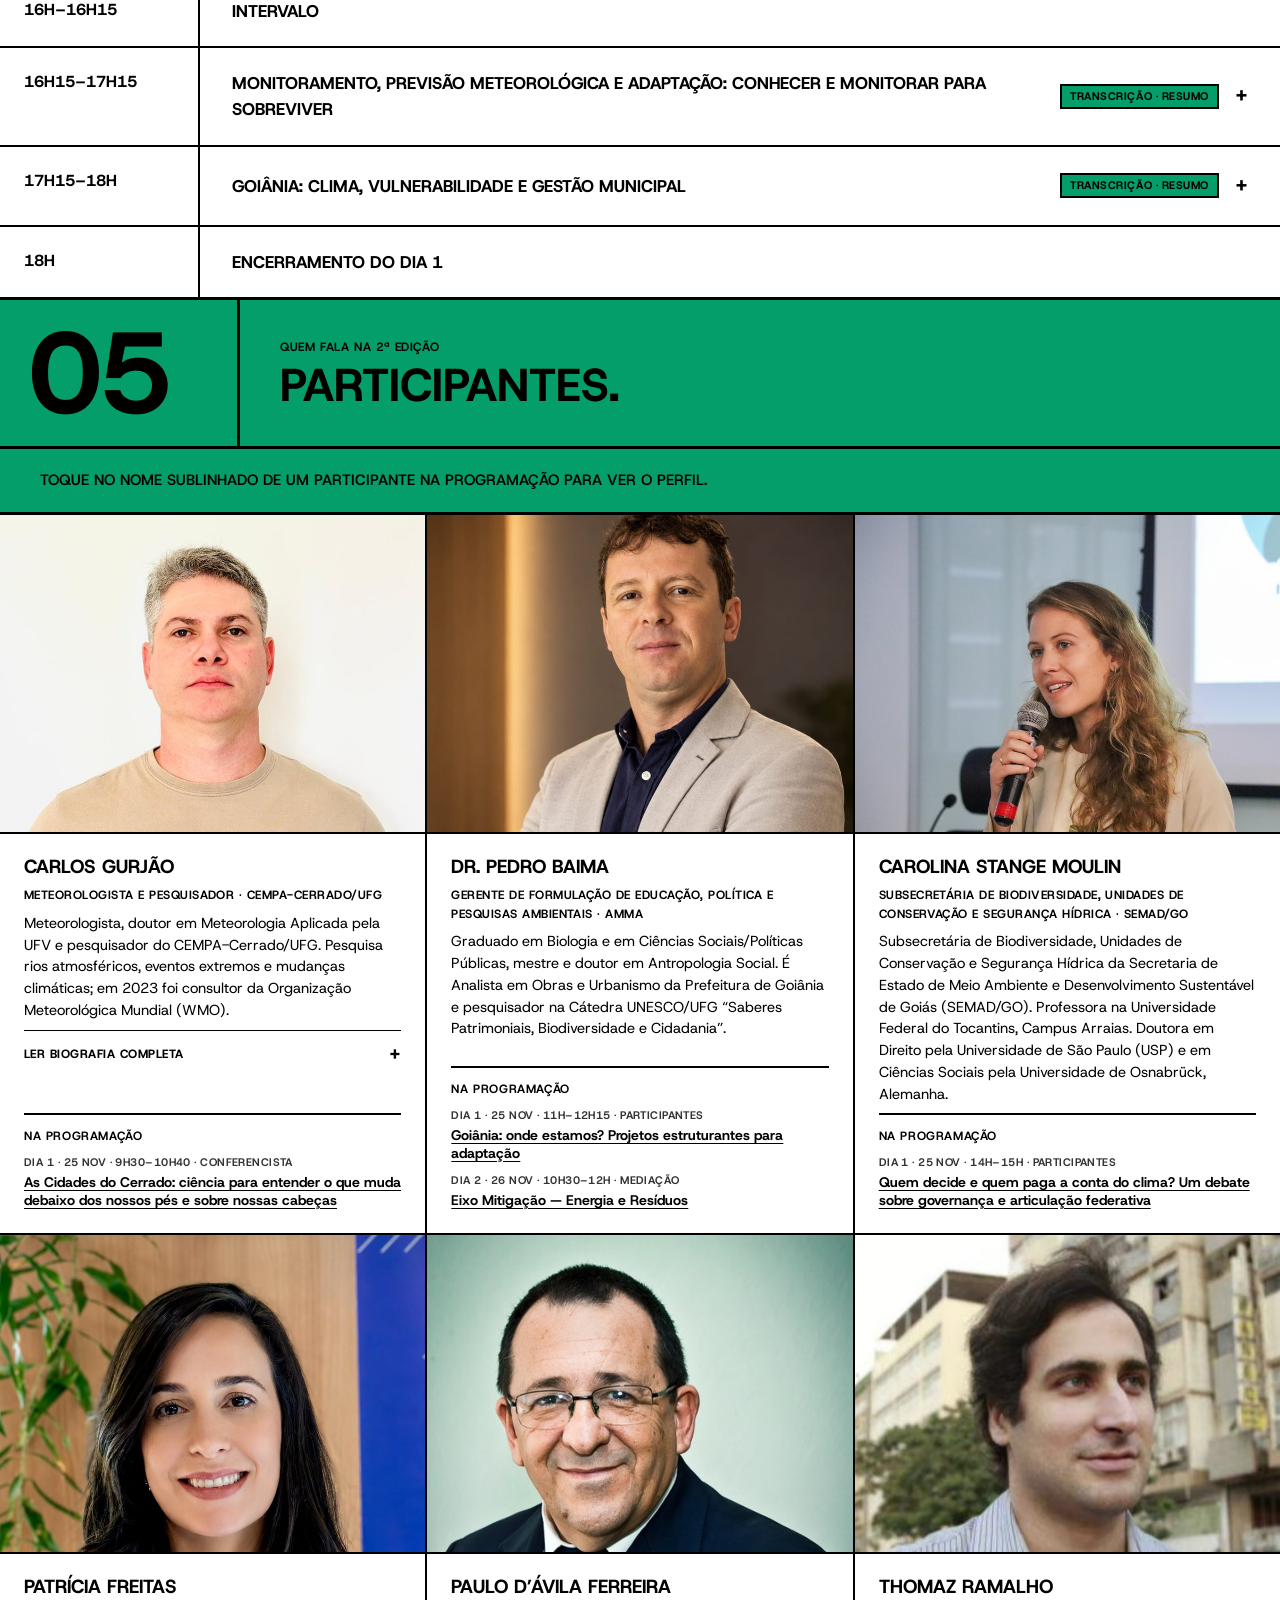
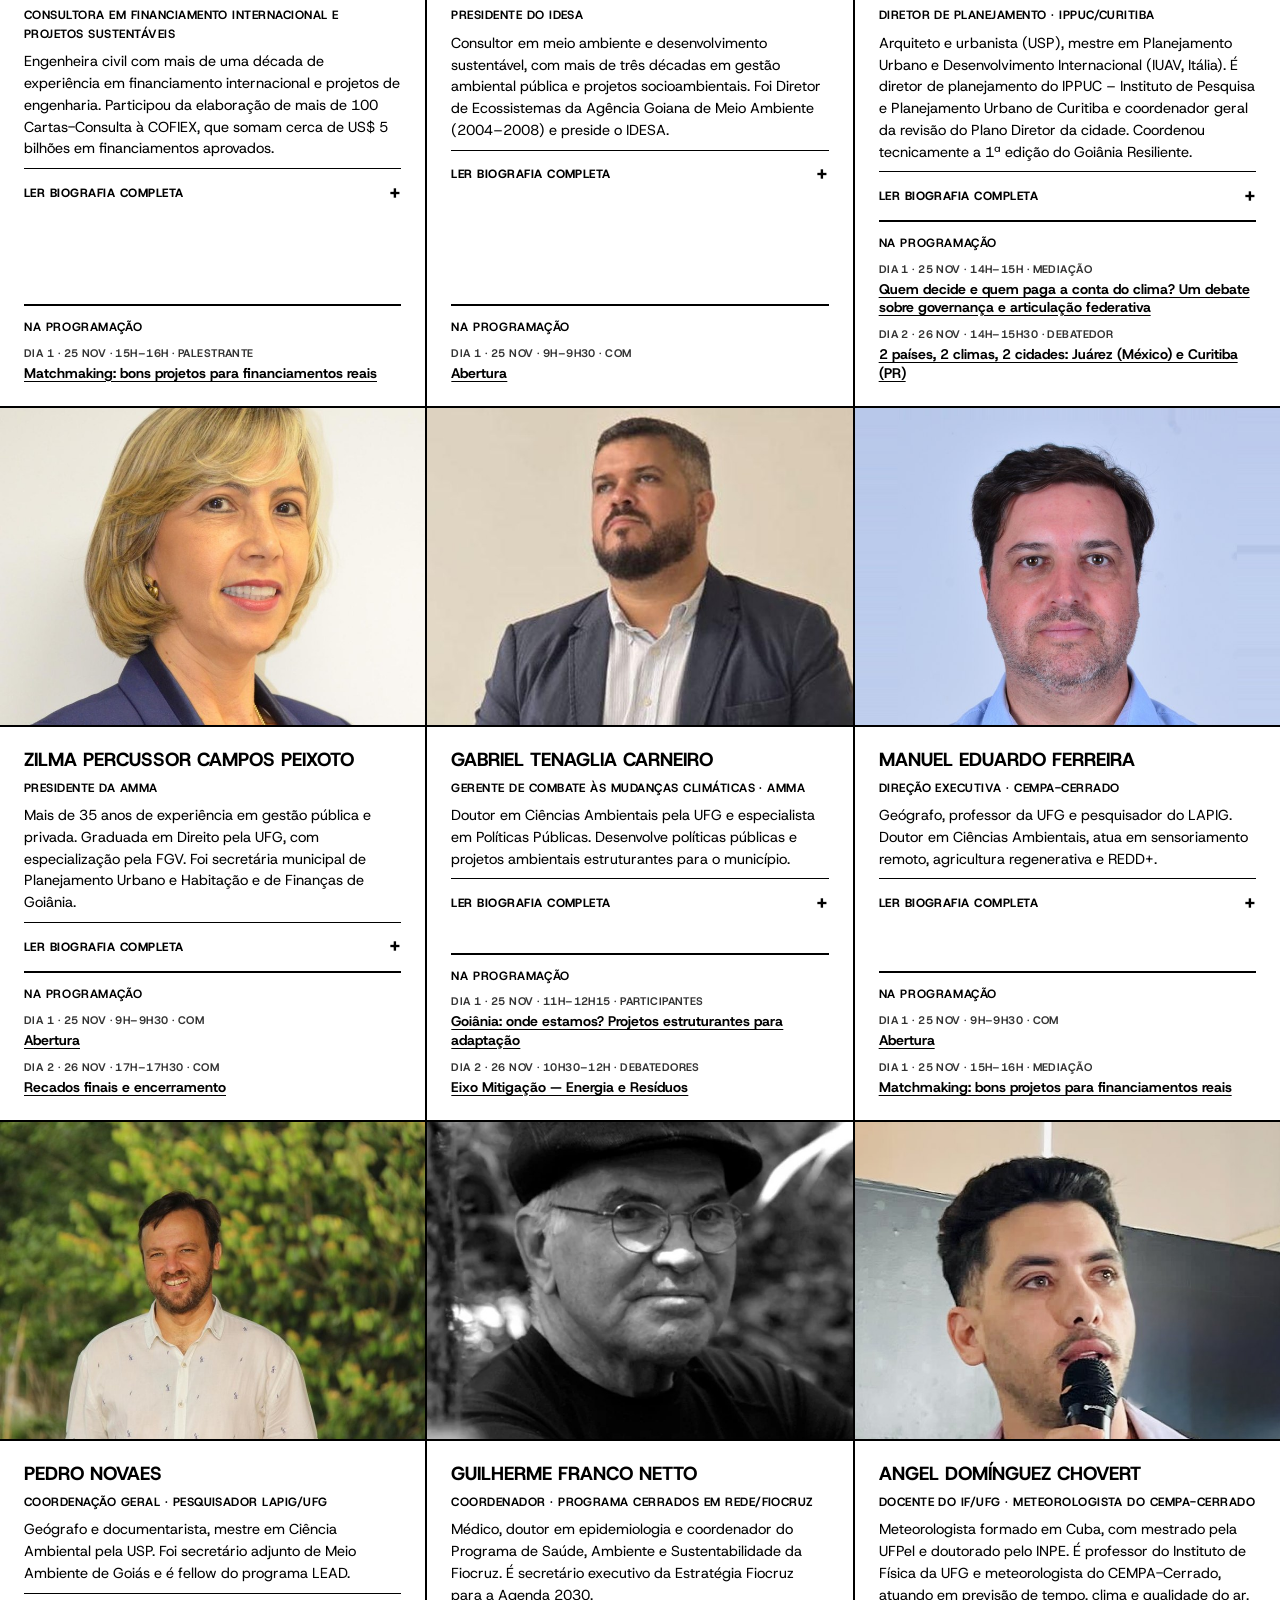
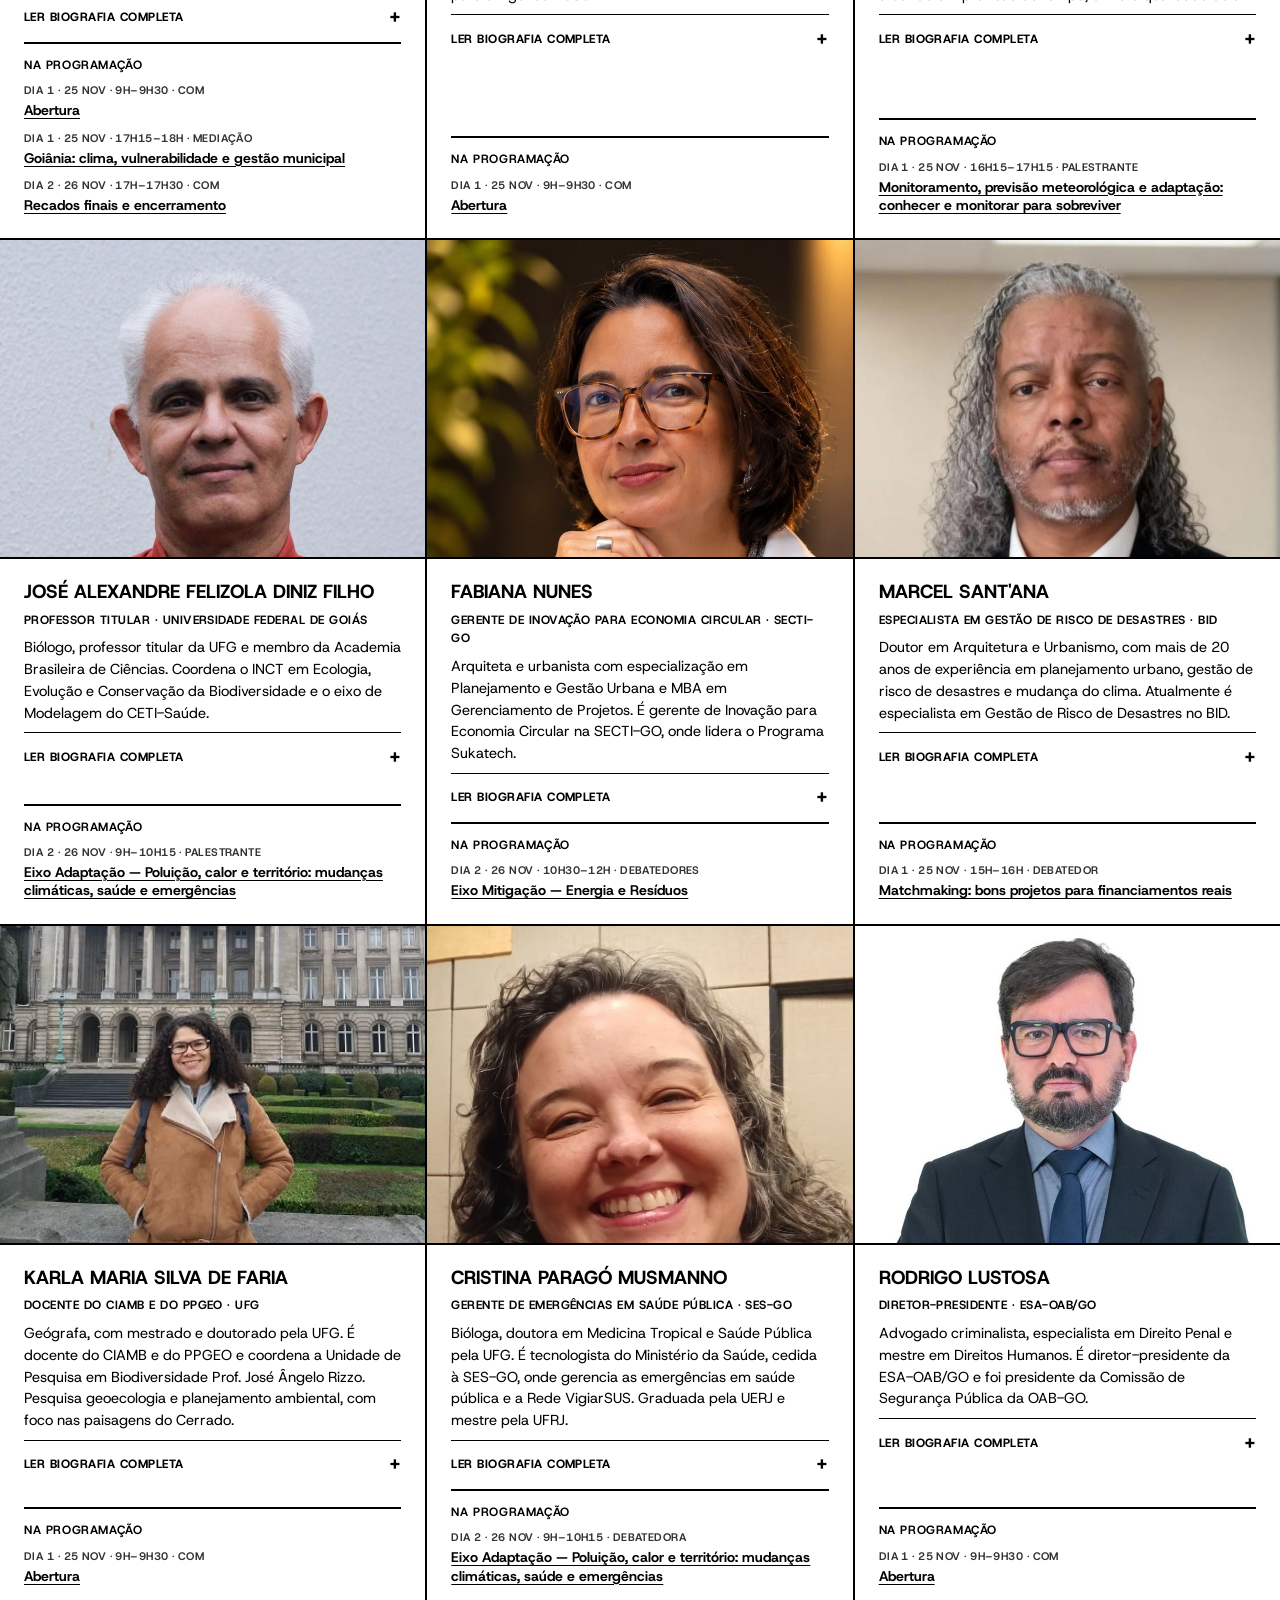
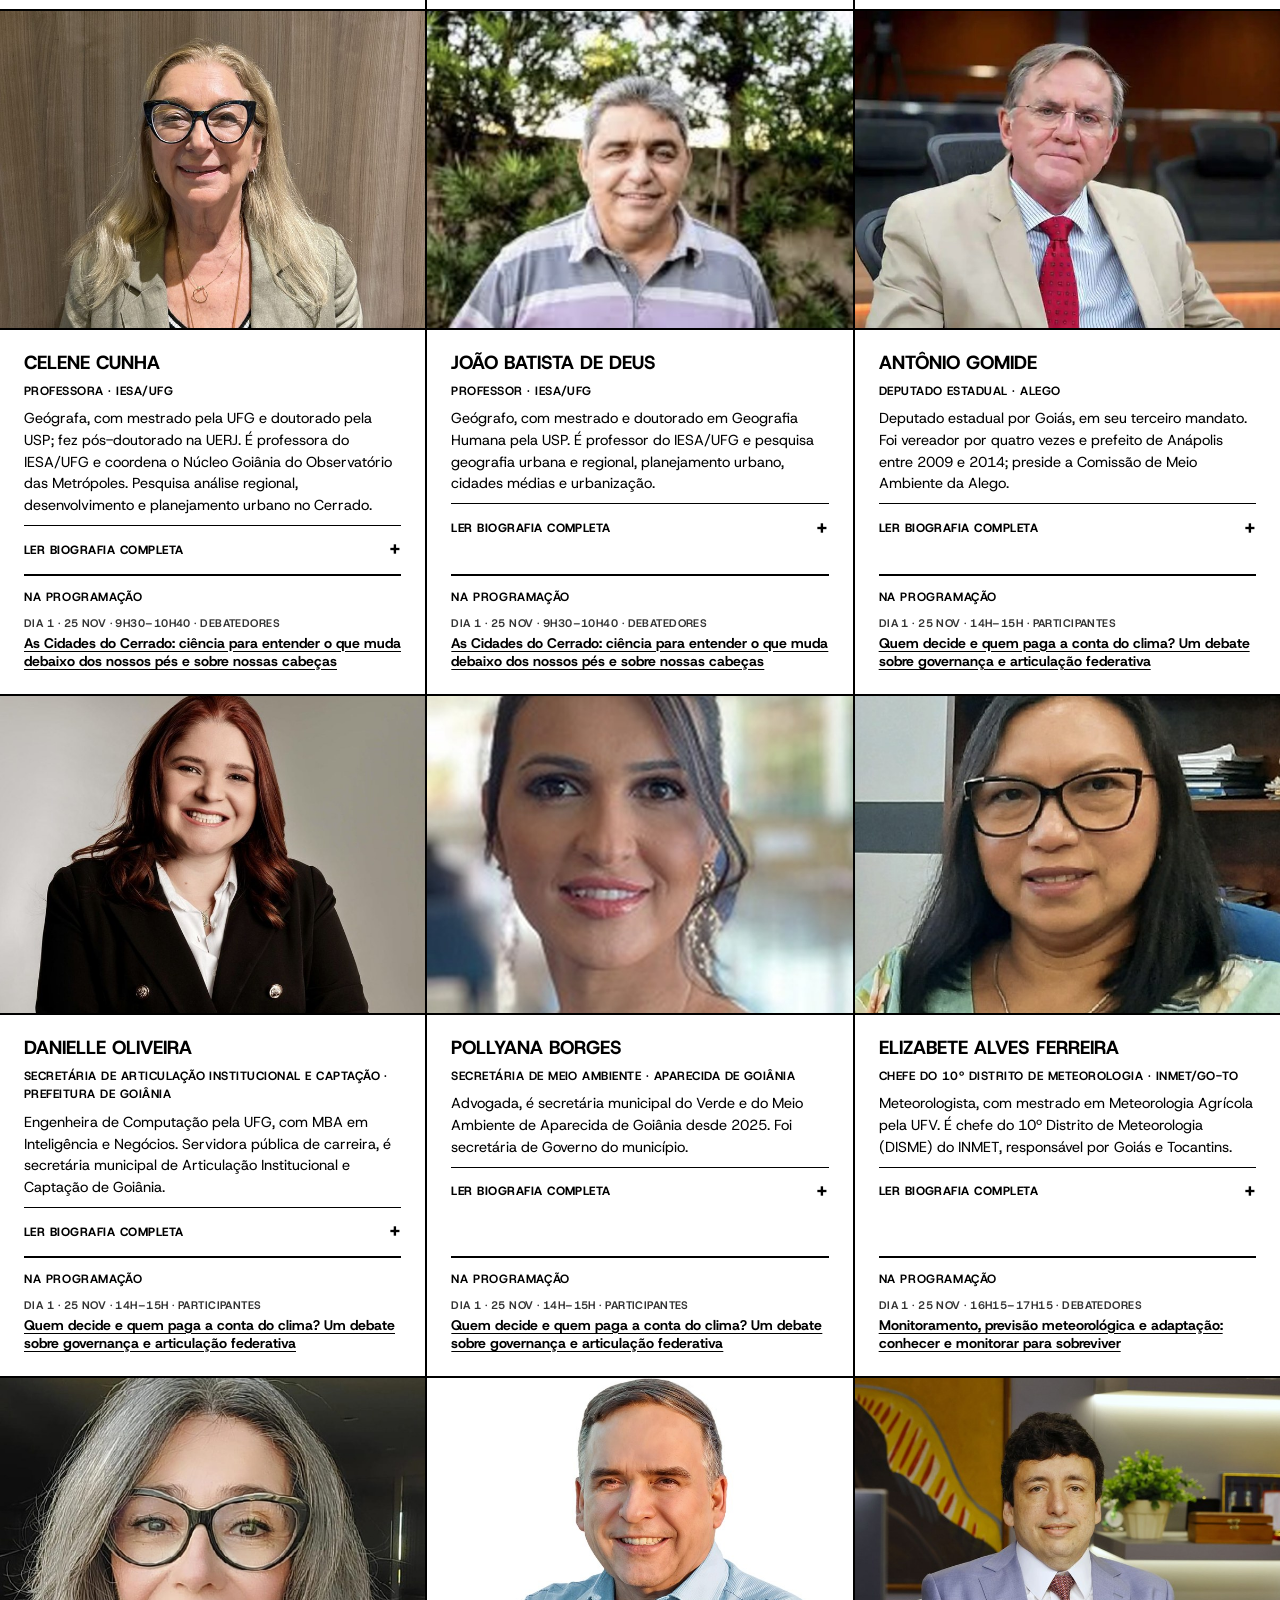
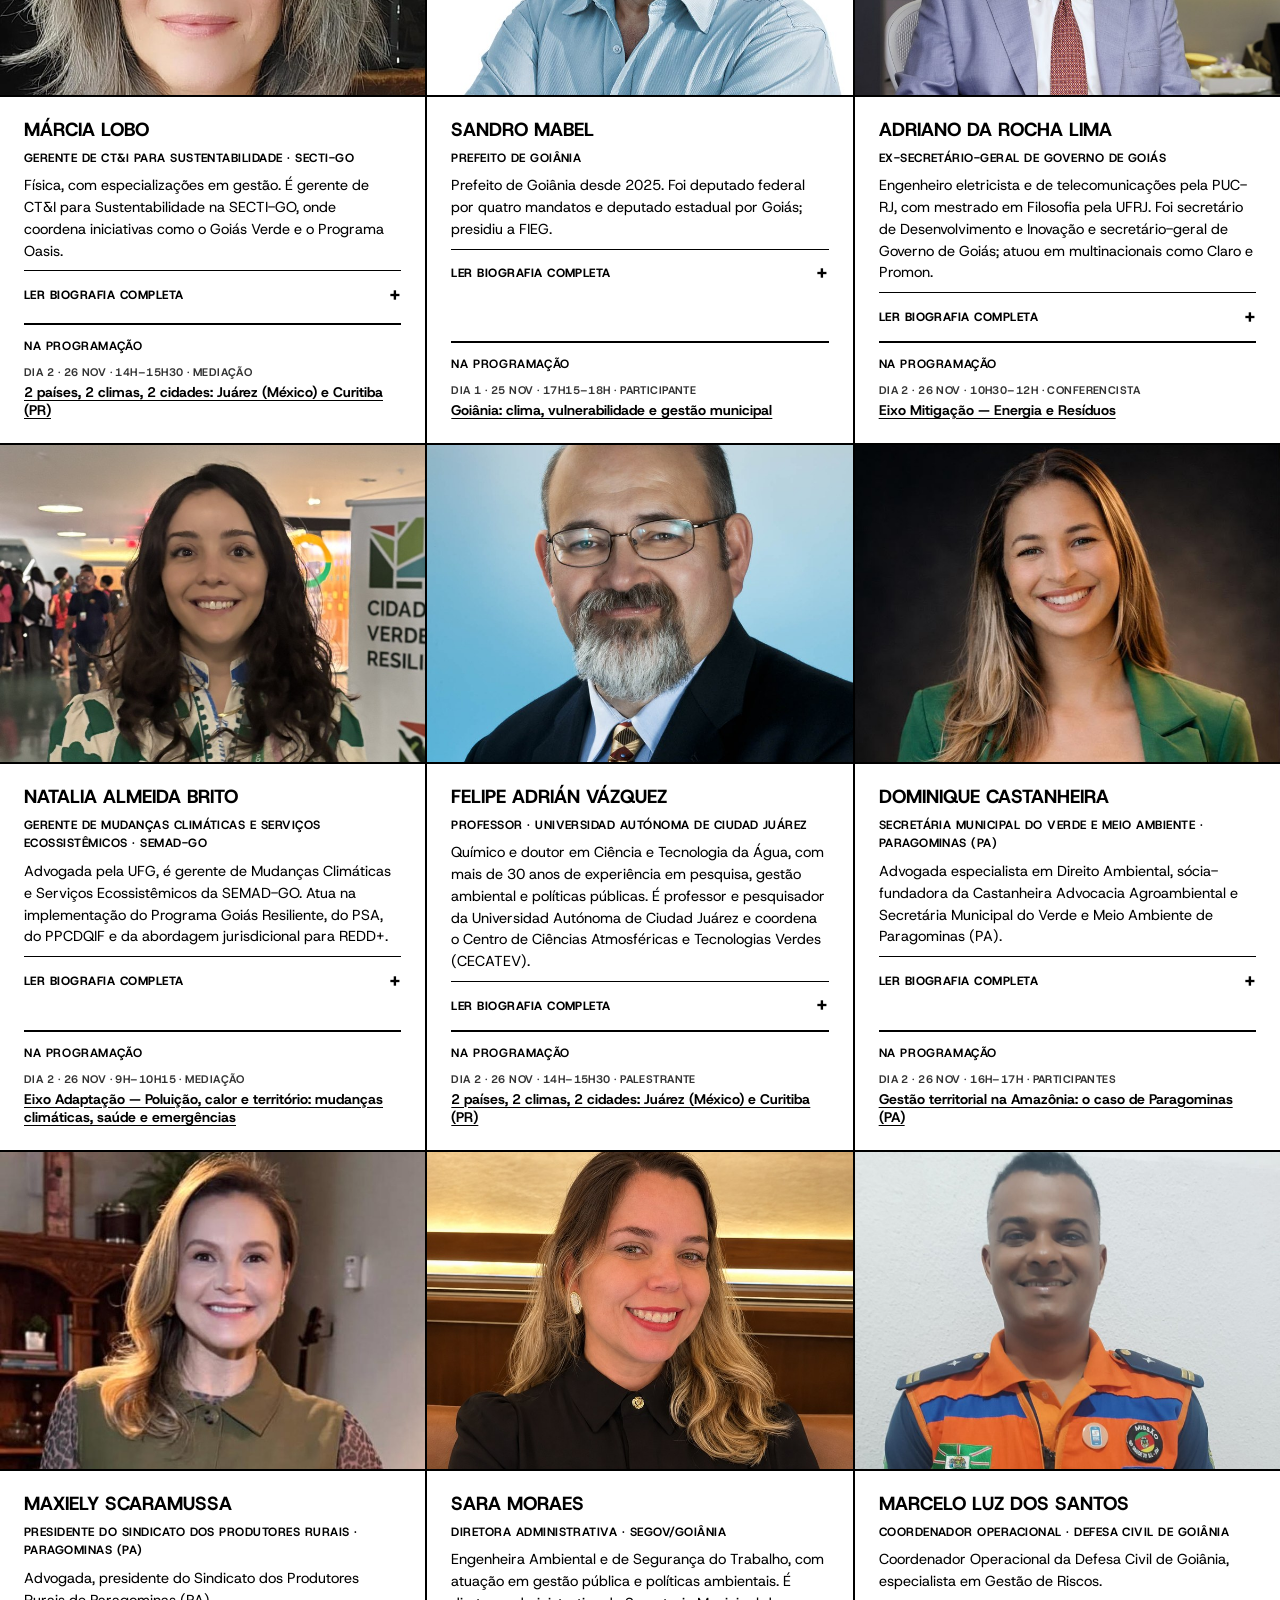
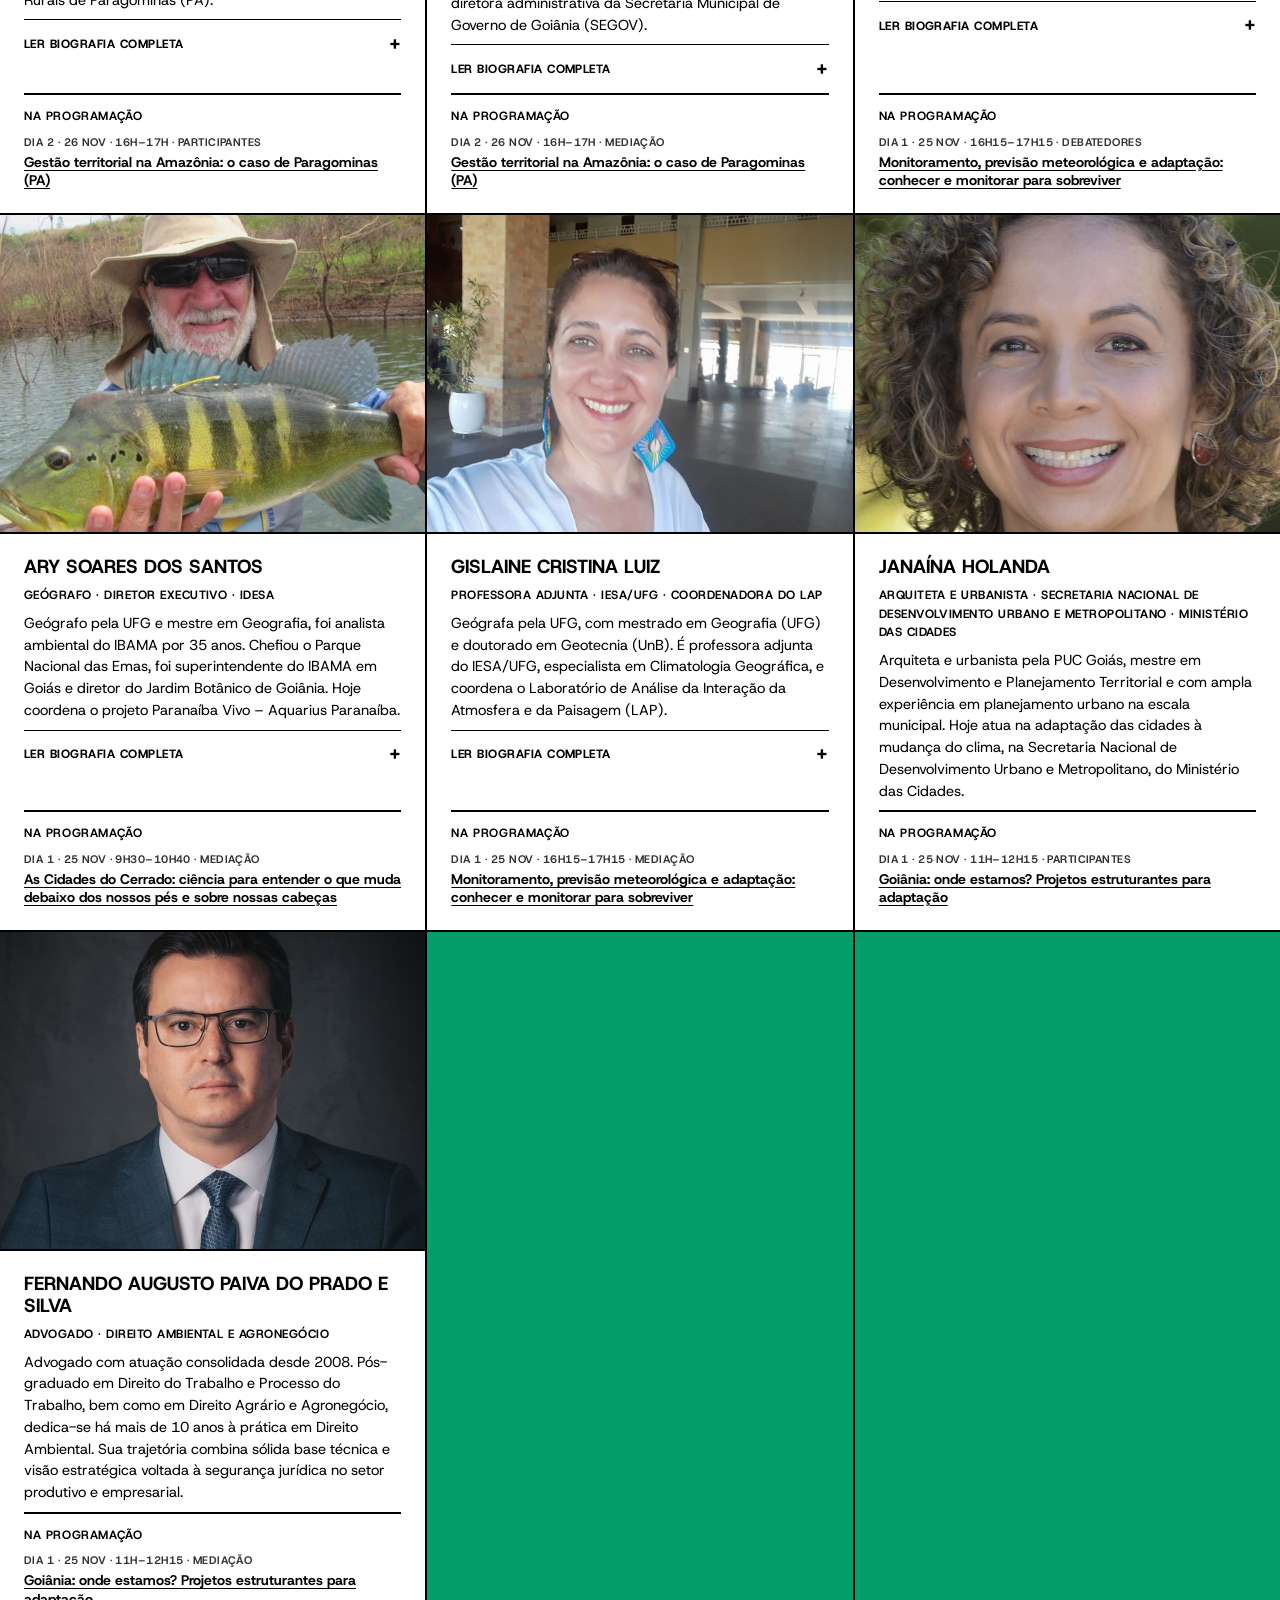
==== commit 188bac44: "Acervo: filtros por sessão, agrupamento e cabeçalho da sessão" ====
--- a/index.html
+++ b/index.html
@@ -946,7 +946,17 @@
         <h2>Acervo.</h2>
       </div>
     </div>
+    <div class="filtros filtros-edicao" role="group" aria-label="Filtrar por edição">
+      <span class="filtro-rotulo">Edição</span>
+      <button class="chip" data-edicao="todas" aria-pressed="false">Todas</button>
+      <button class="chip" data-edicao="2026" aria-pressed="true">2026</button>
+      <button class="chip" data-edicao="2024" aria-pressed="false">2024</button>
+    </div>
+    <div class="filtros filtros-sessao" id="filtrosSessao" role="group" aria-label="Filtrar por sessão">
+      <span class="filtro-rotulo">Sessão</span>
+    </div>
     <div class="filtros filtros-tipo" role="group" aria-label="Filtrar por tipo de material">
+      <span class="filtro-rotulo">Tipo</span>
       <button class="chip" data-filtro="todos" aria-pressed="true">Todos</button>
       <button class="chip" data-filtro="resumos" aria-pressed="false">Resumos</button>
       <button class="chip" data-filtro="fotos" aria-pressed="false">Fotos</button>
@@ -956,22 +966,10 @@
       <button class="chip" data-filtro="relatorios" aria-pressed="false">Relatórios</button>
       <button class="chip" data-filtro="artigos" aria-pressed="false">Artigos</button>
     </div>
-    <div class="filtros filtros-edicao" role="group" aria-label="Filtrar por edição">
-      <span class="filtro-rotulo">Edição</span>
-      <button class="chip" data-edicao="todas" aria-pressed="true">Todas</button>
-      <button class="chip" data-edicao="2026" aria-pressed="false">2026</button>
-      <button class="chip" data-edicao="2024" aria-pressed="false">2024</button>
-    </div>
-    <div class="filtros filtros-atividade">
-      <label class="filtro-rotulo" for="filtroAtividade">Atividade</label>
-      <select id="filtroAtividade" class="filtro-select">
-        <option value="">Todas as atividades</option>
-      </select>
-    </div>
     <div class="acervo-grid" id="acervoGrid">
       <noscript><p class="acervo-vazio">Ative o JavaScript do navegador para ver o acervo.</p></noscript>
     </div>
-    <p class="acervo-vazio" id="acervoVazio" hidden>Ainda não há materiais deste tipo nesta edição.</p>
+    <p class="acervo-vazio" id="acervoVazio" hidden>Nenhum material com esses filtros.</p>
 
   </section>
 
--- a/css/style.css
+++ b/css/style.css
@@ -311,7 +311,16 @@
 }
 .chip:hover { background: var(--branco); }
 .chip[aria-pressed="true"] { background: var(--preto); color: var(--amarelo); }
+.filtros .chip { background: var(--branco); }
+.filtros .chip:hover { background: var(--amarelo); }
+.filtros-sessao { flex-wrap: nowrap; overflow-x: auto; background: var(--branco); -webkit-overflow-scrolling: touch; }
+.filtros-sessao .chip { flex: 0 0 auto; white-space: nowrap; }
 .acervo-grid { display: grid; grid-template-columns: repeat(3, 1fr); border-bottom: var(--borda-grossa); }
+.acervo-grupo {
+  grid-column: 1 / -1; margin: 0; padding: 16px 24px 10px;
+  background: var(--amarelo); border-top: var(--borda); border-bottom: var(--borda);
+  font-size: 13px; font-weight: 800; text-transform: uppercase; letter-spacing: .05em;
+}
 .item {
   padding: 28px 24px; display: flex; flex-direction: column; gap: 10px; min-height: 170px;
   border-bottom: var(--borda); border-right: var(--borda);
@@ -872,11 +881,25 @@
 .sessao-resumo-nota { font-size: 12px; font-weight: 600; text-transform: uppercase; letter-spacing: .03em; margin-top: 12px; border-top: 1px solid var(--preto); padding-top: 8px; }
 .sessao-rodape { border-top: 1px solid var(--preto); padding-top: 10px; display: flex; justify-content: flex-end; }
 .sessao-copiar { font-size: 12px; font-weight: 800; text-transform: uppercase; letter-spacing: .04em; text-underline-offset: 3px; }
+.sessao-abrir {
+  display: inline-flex; align-items: center; gap: 6px;
+  margin-bottom: 14px; padding: 7px 11px;
+  background: var(--amarelo); border: var(--borda);
+  font-size: 12px; font-weight: 800; text-transform: uppercase; letter-spacing: .04em;
+  text-decoration: none;
+}
+.sessao-abrir:hover { background: var(--preto); color: var(--amarelo); }
+.sessao-teaser { font-size: 15px; line-height: 1.55; max-width: 75ch; }
+.sessao-ver-resumo {
+  display: inline-block; margin-top: 8px;
+  font-size: 12px; font-weight: 800; text-transform: uppercase; letter-spacing: .04em;
+  text-underline-offset: 3px;
+}
 .sessao-selo {
   margin-left: auto; flex-shrink: 0; font-size: 11px; font-weight: 800; letter-spacing: .05em;
   background: var(--verde); border: var(--borda); padding: 4px 8px; line-height: 1.2;
 }
-.sessao-material:focus-visible, .sessao-copiar:focus-visible, a.conv-link.perfil-mini:focus-visible { outline: 3px solid var(--azul); outline-offset: 2px; }
+.sessao-abrir:focus-visible, .sessao-ver-resumo:focus-visible, .sessao-material:focus-visible, .sessao-copiar:focus-visible, a.conv-link.perfil-mini:focus-visible { outline: 3px solid var(--azul); outline-offset: 2px; }
 @media (max-width: 760px) {
   .sessao-selo { display: none; }
   .sessao-rodape { justify-content: flex-start; }
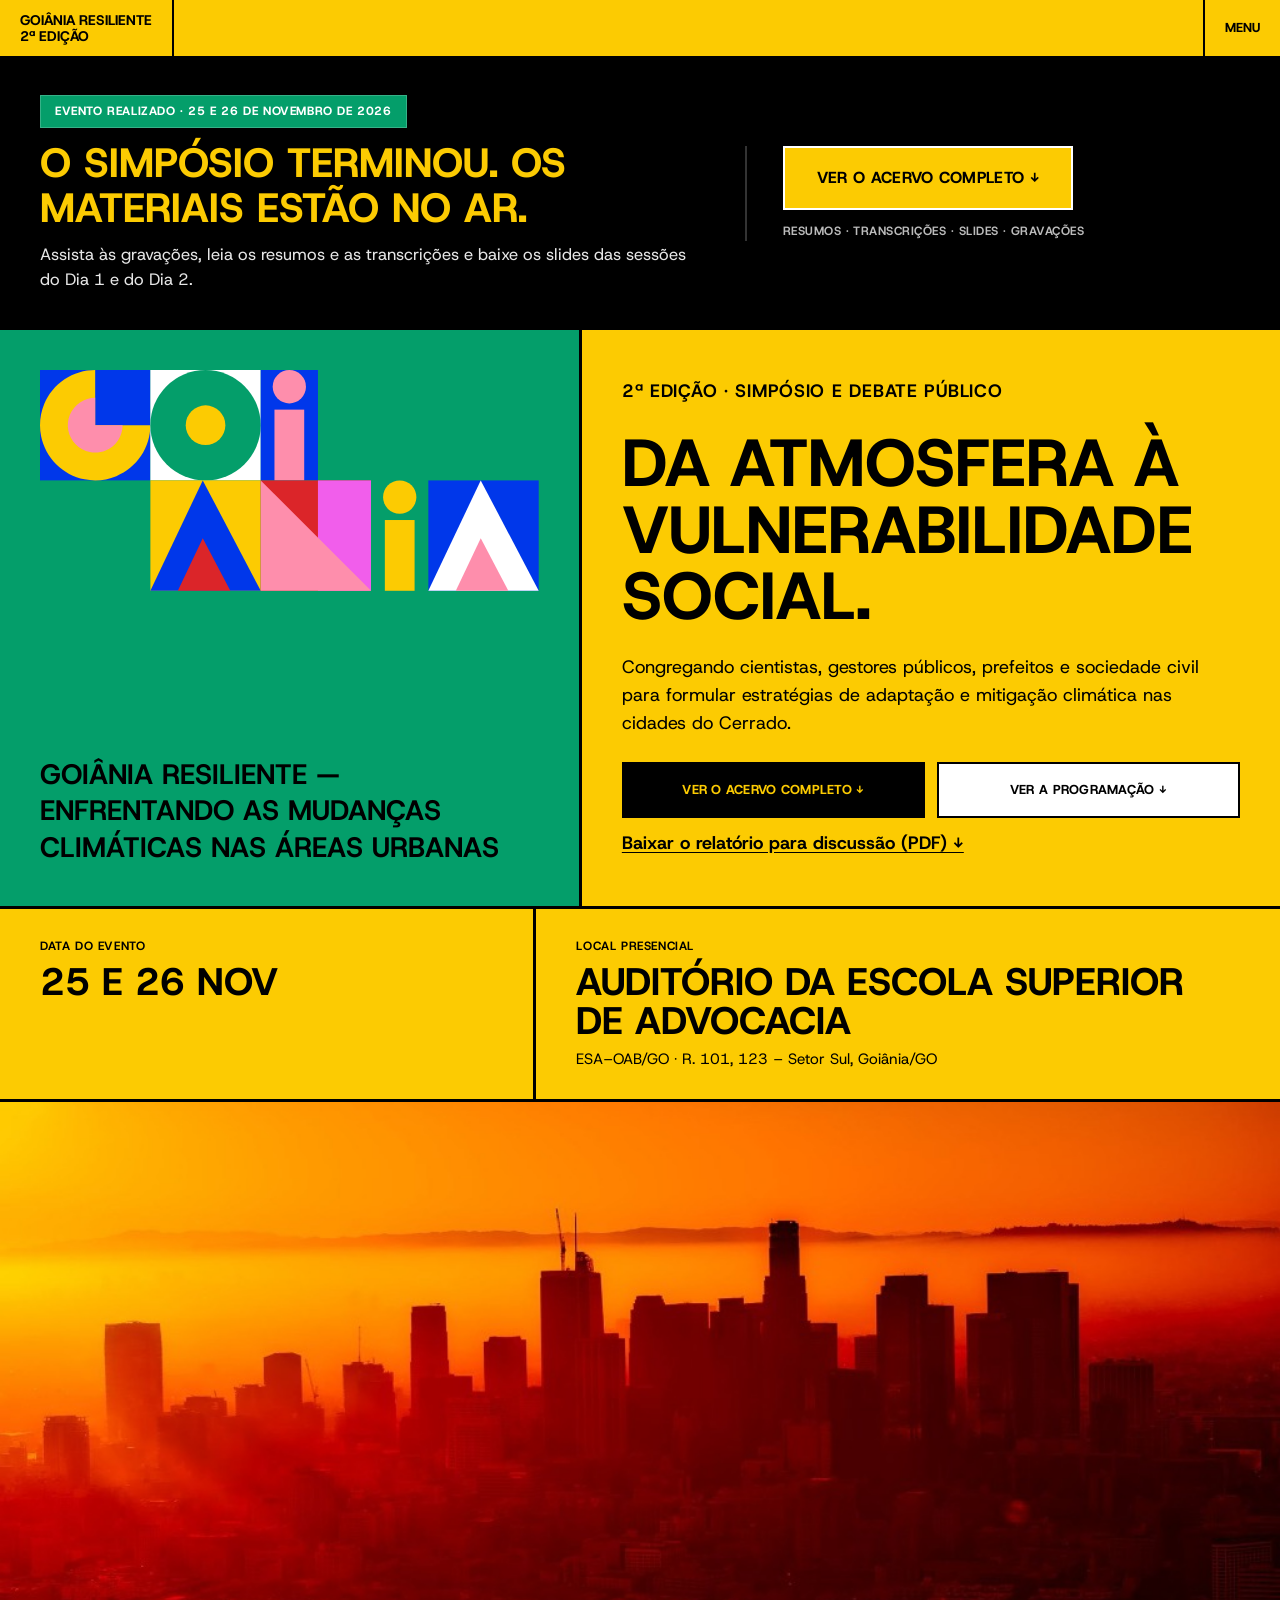
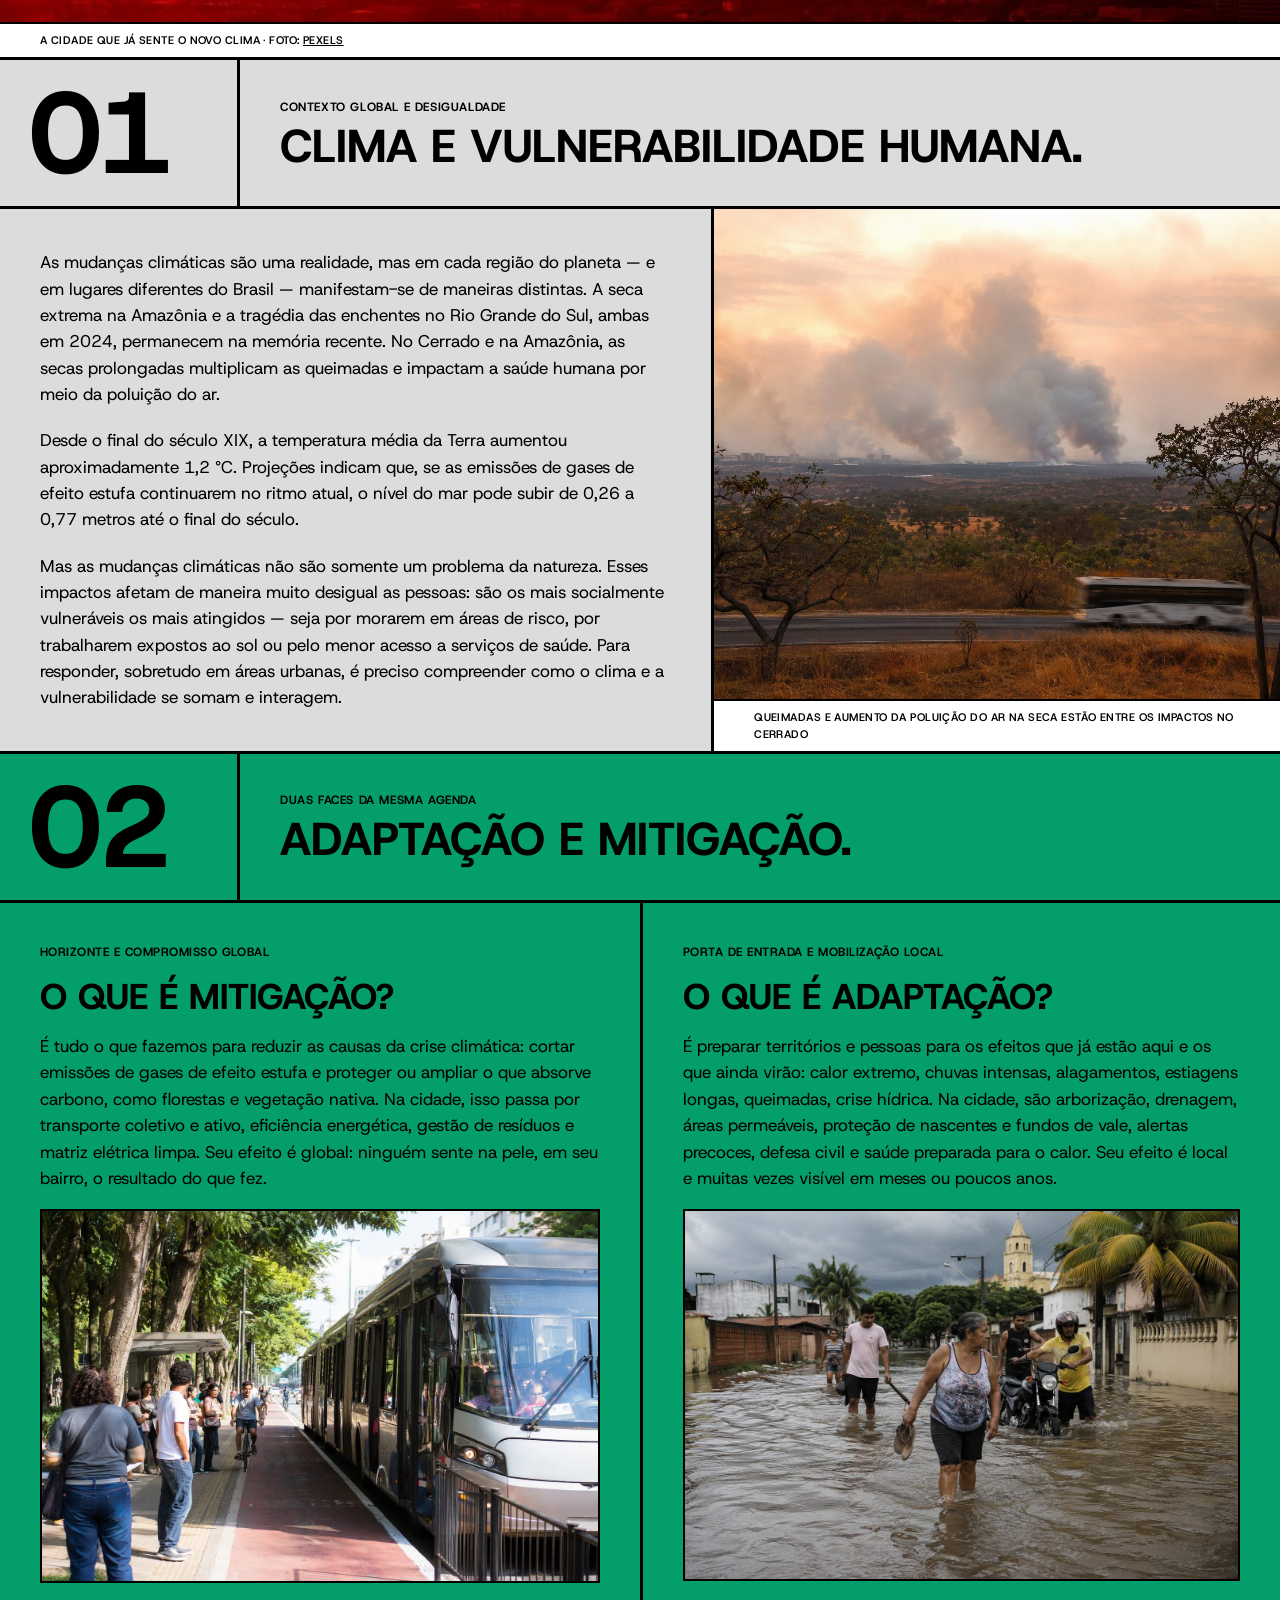
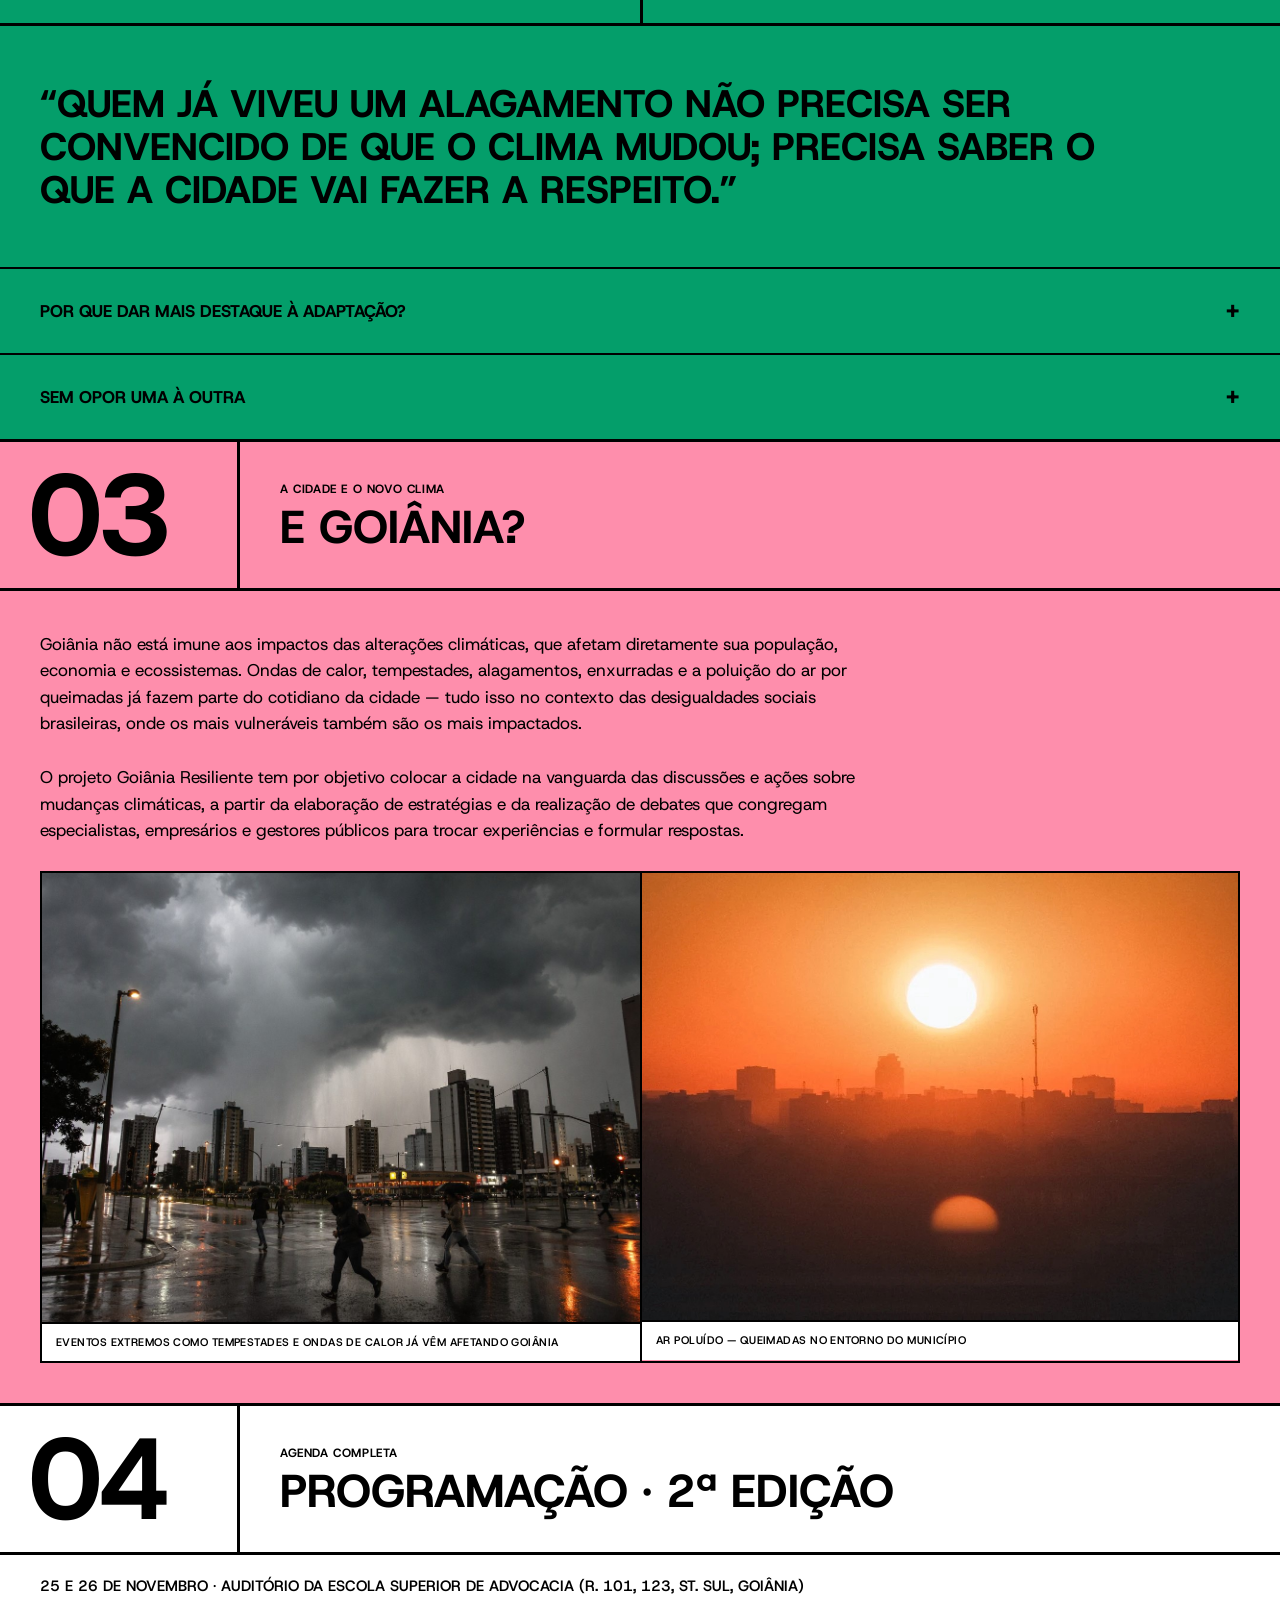
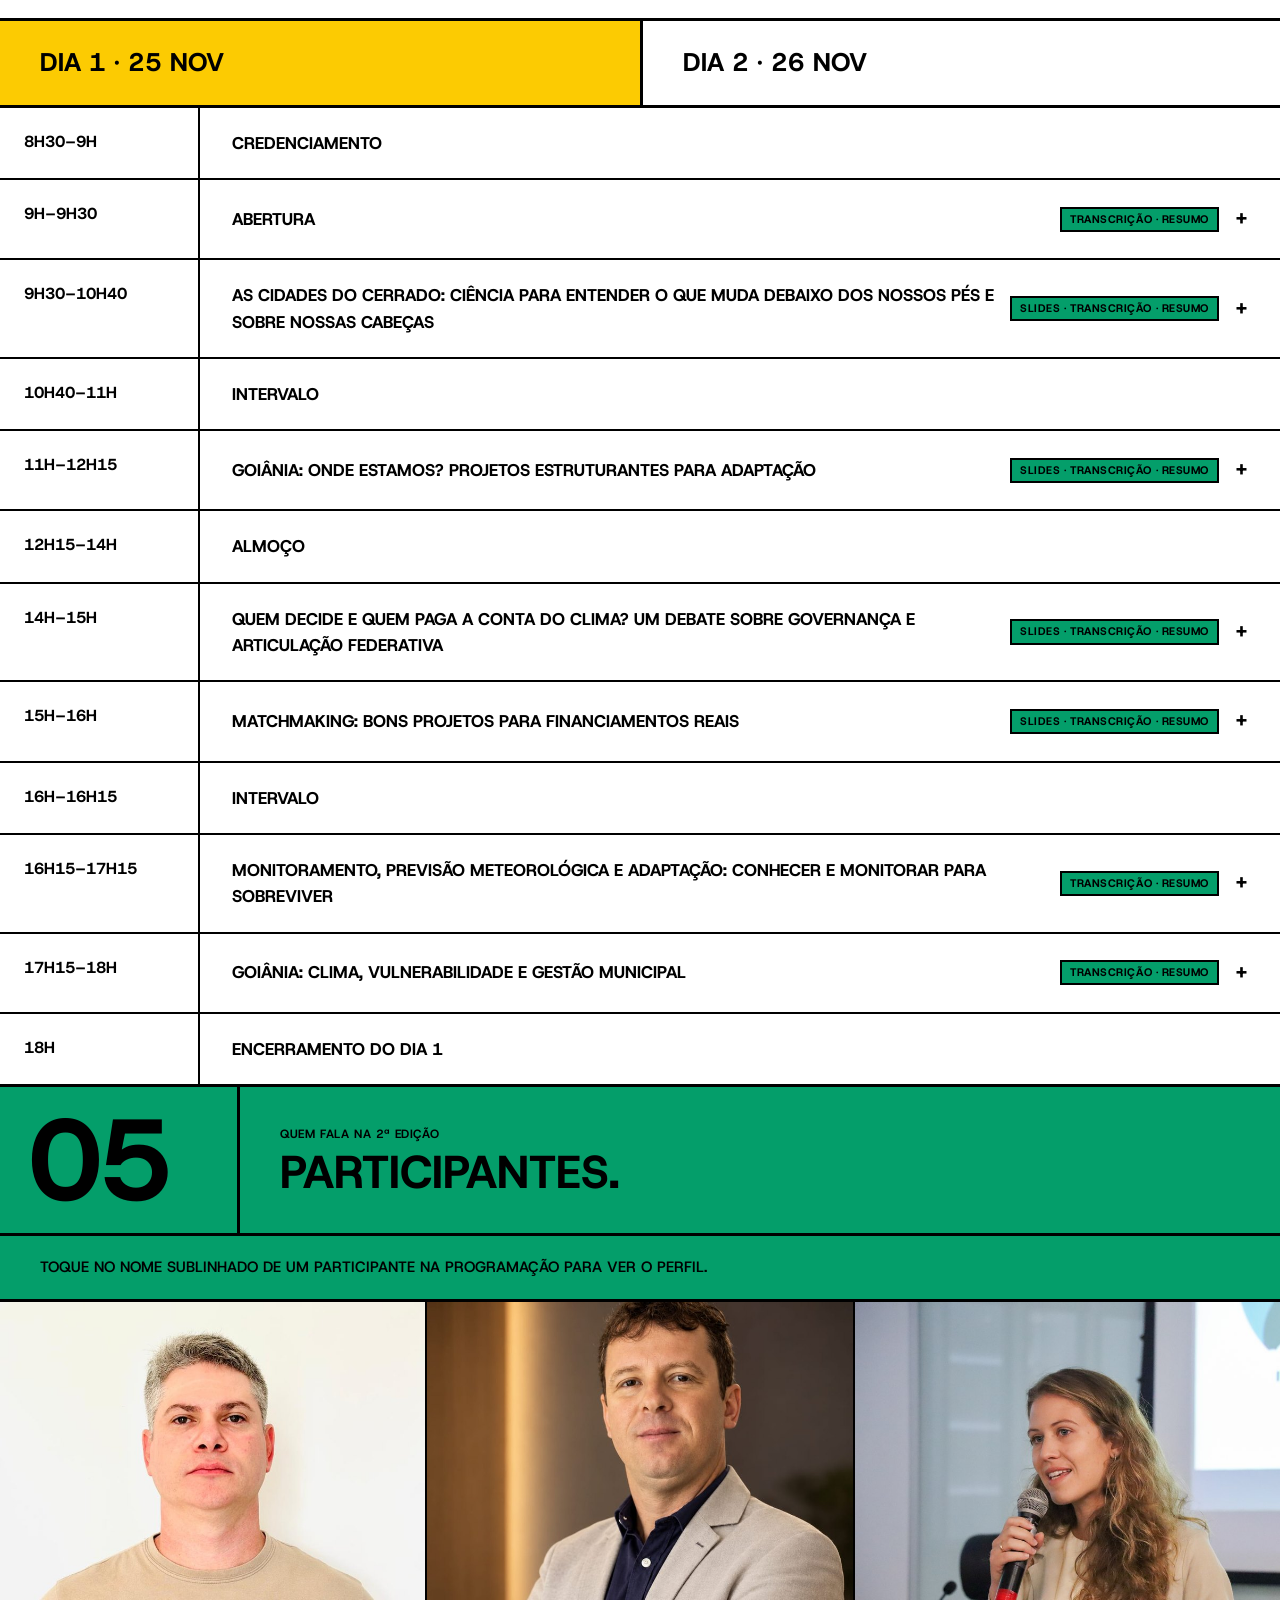
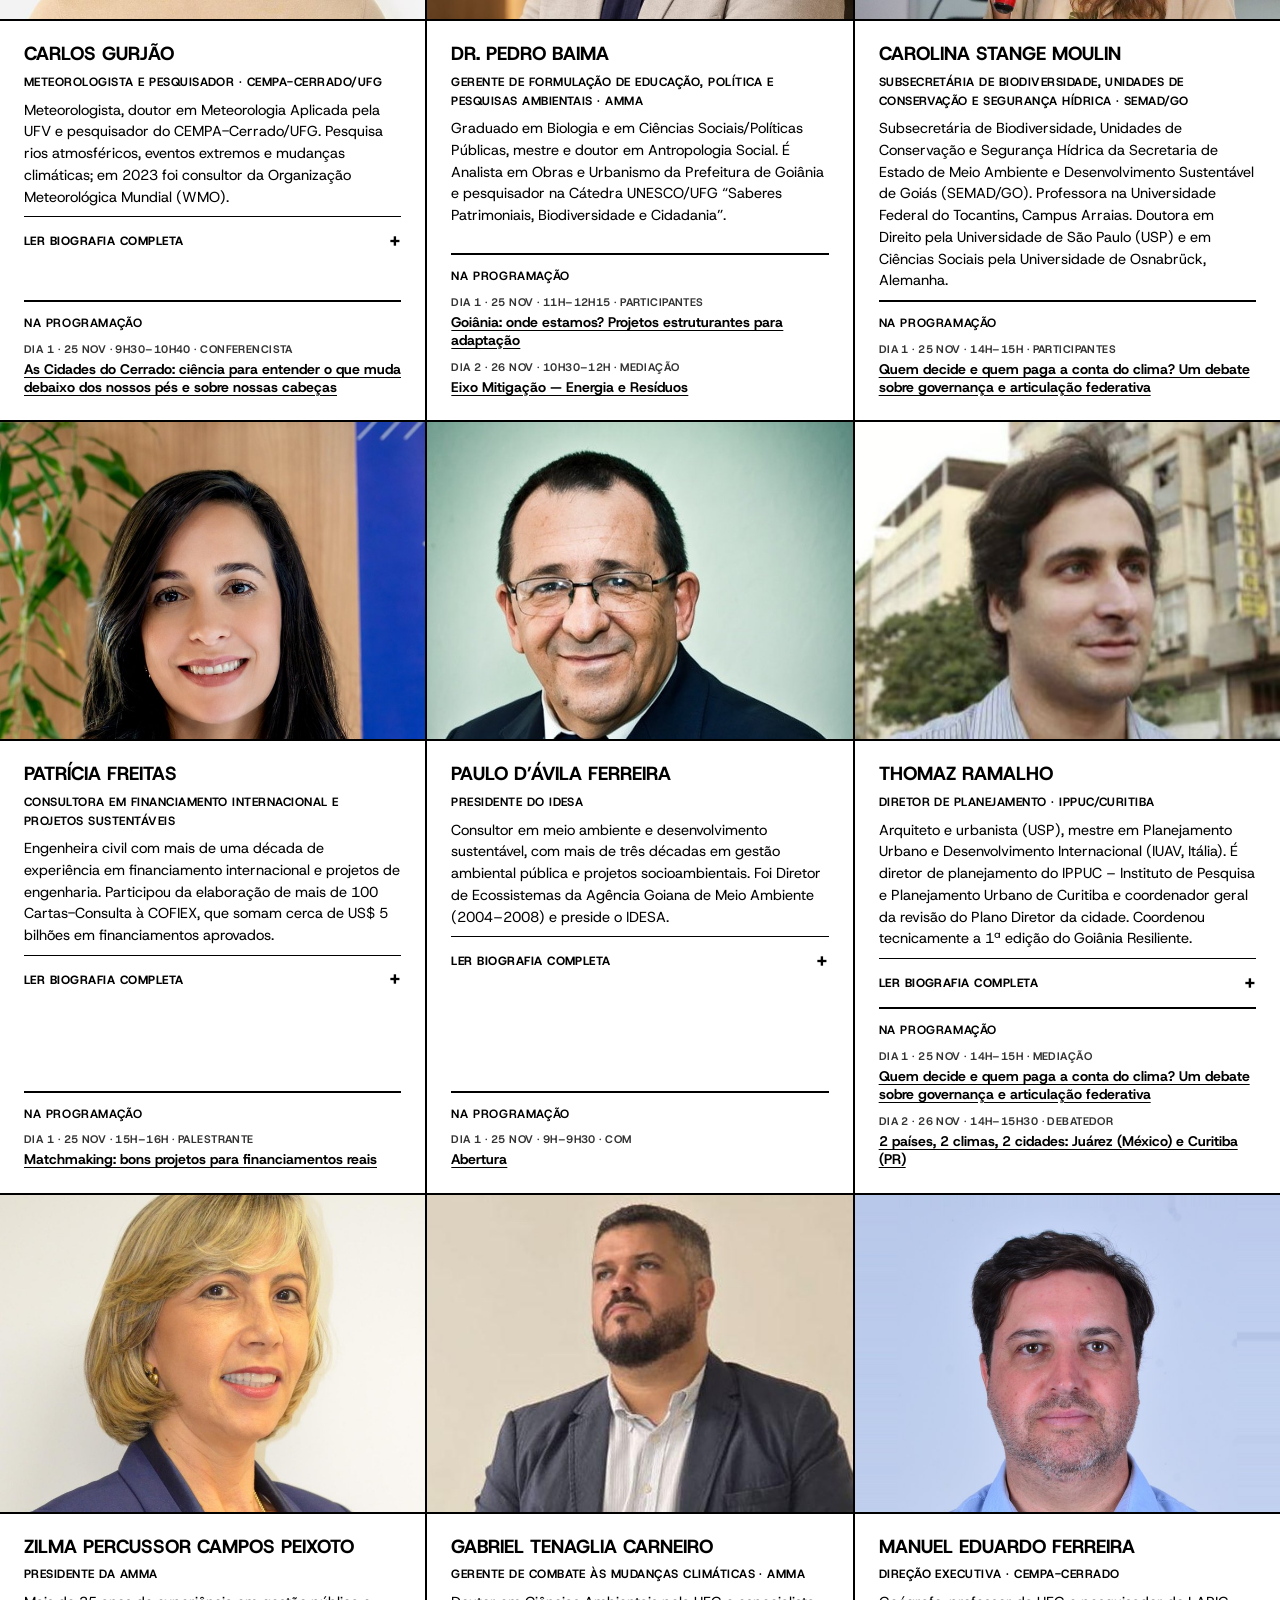
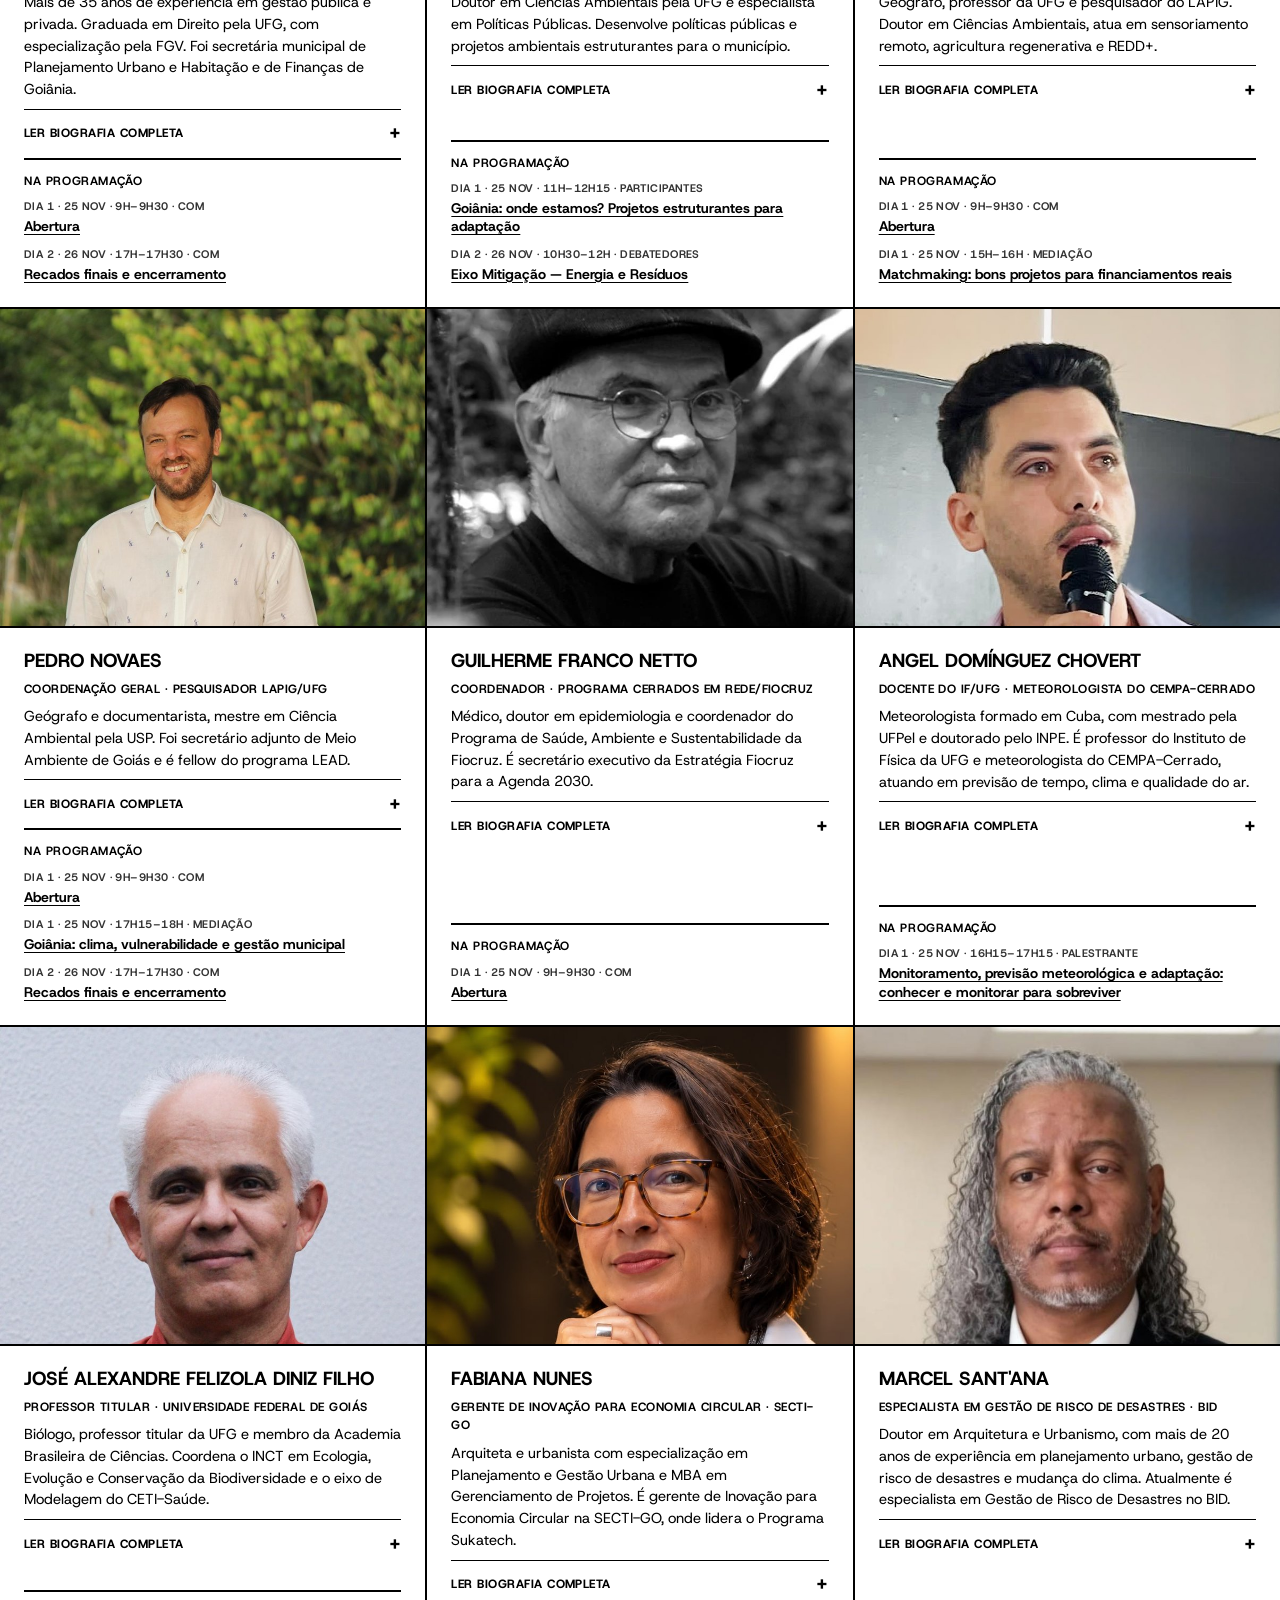
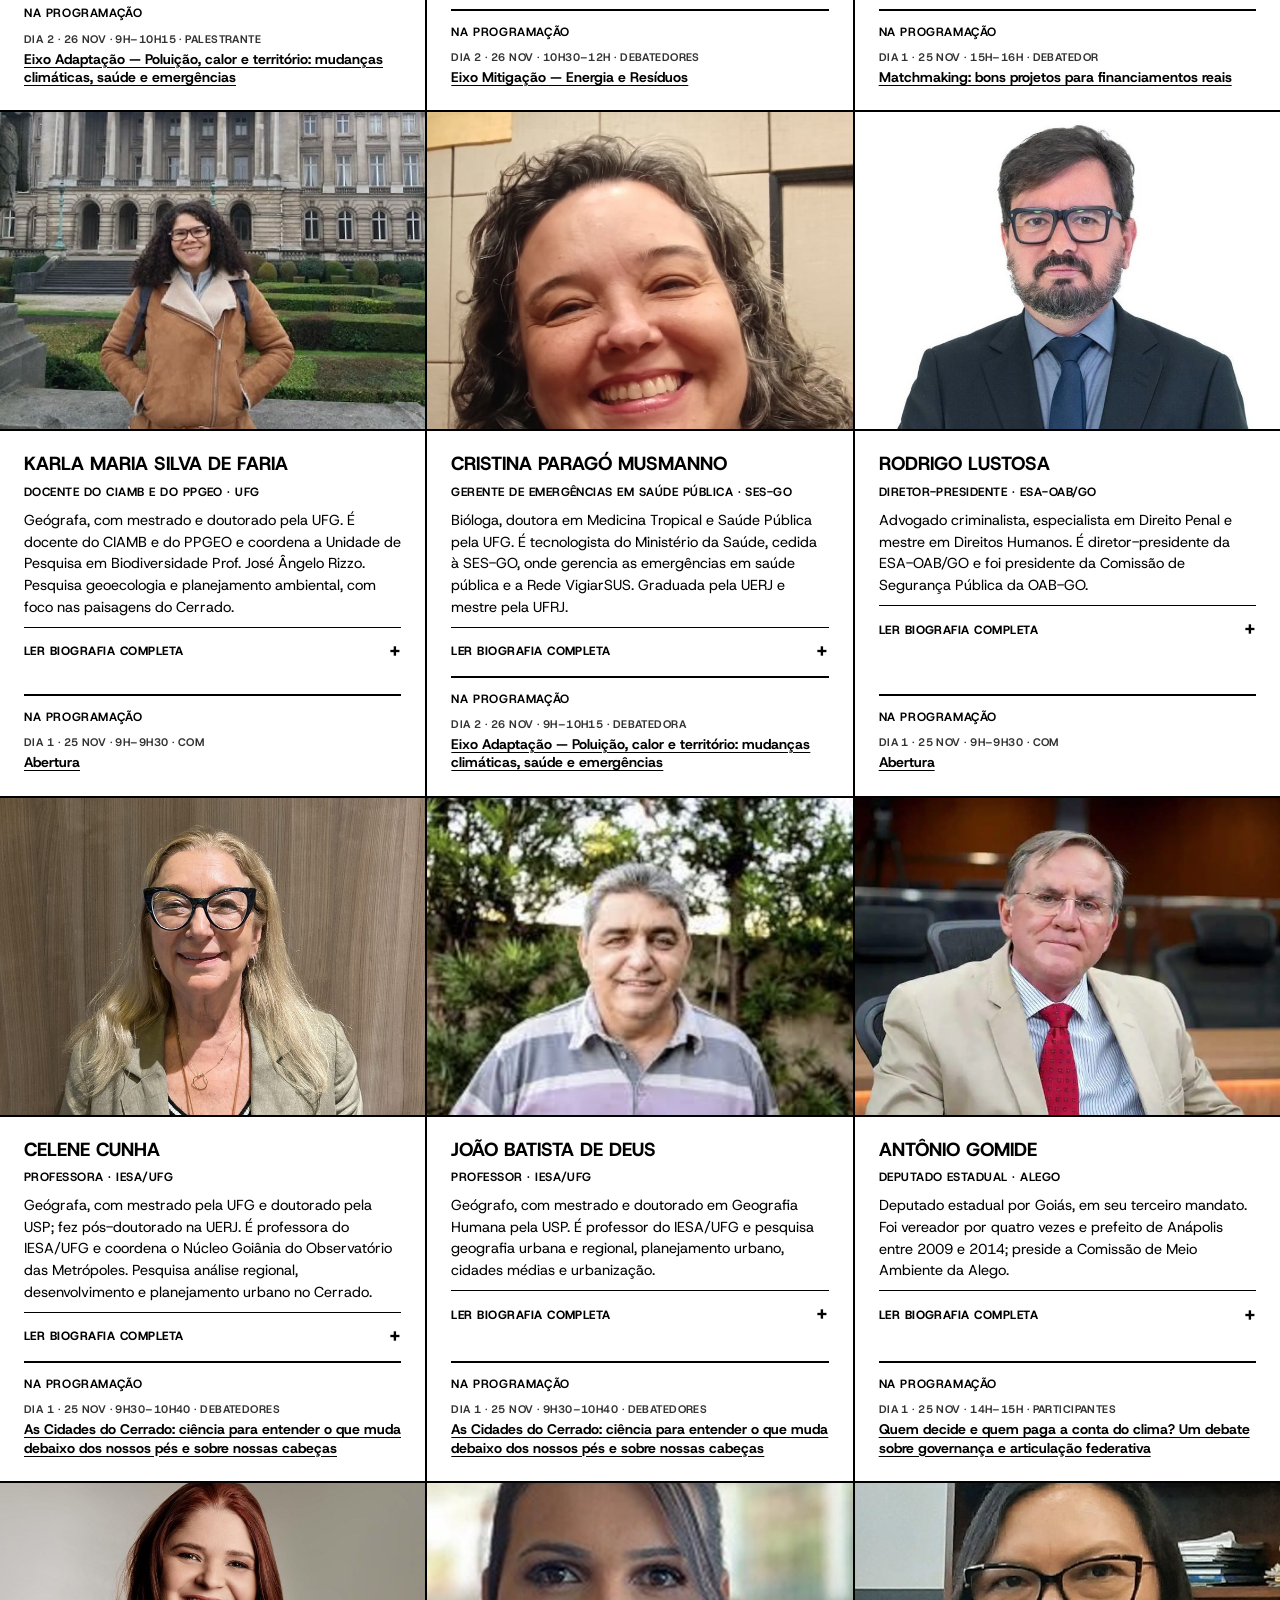
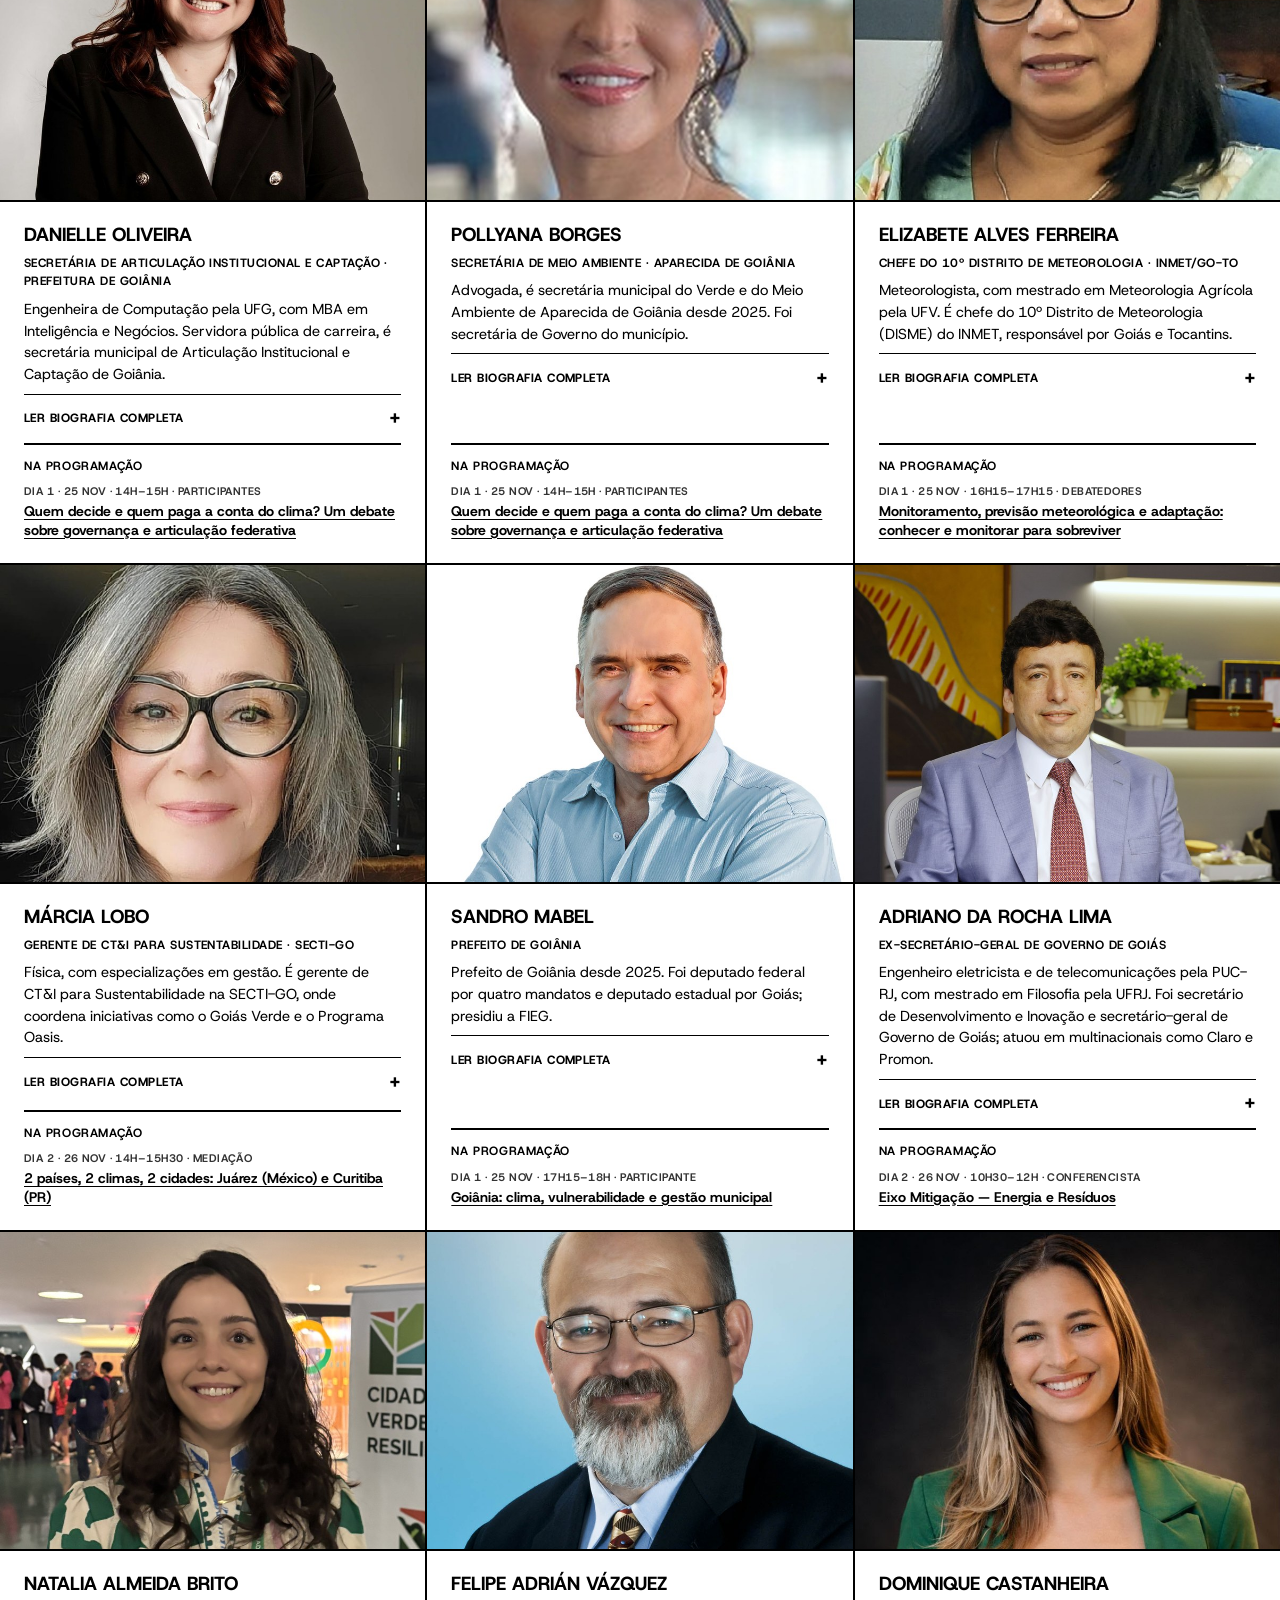
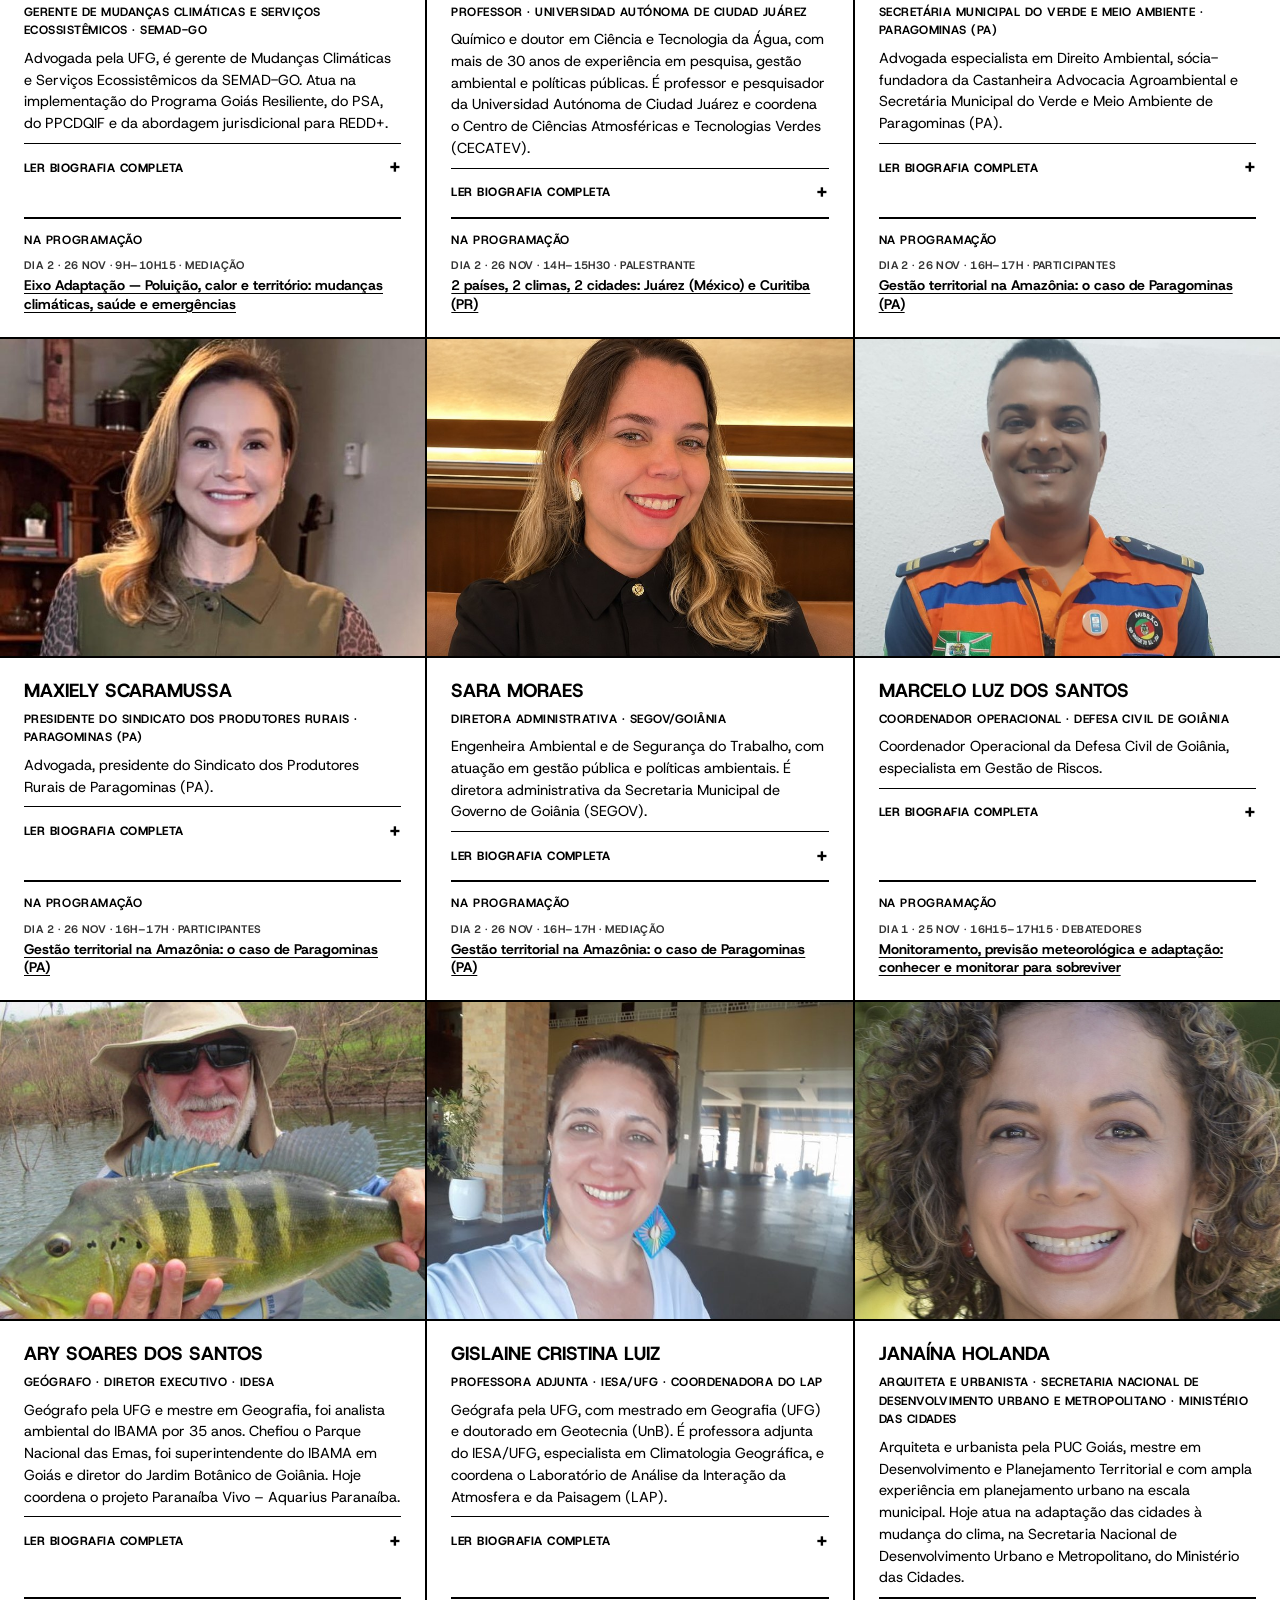
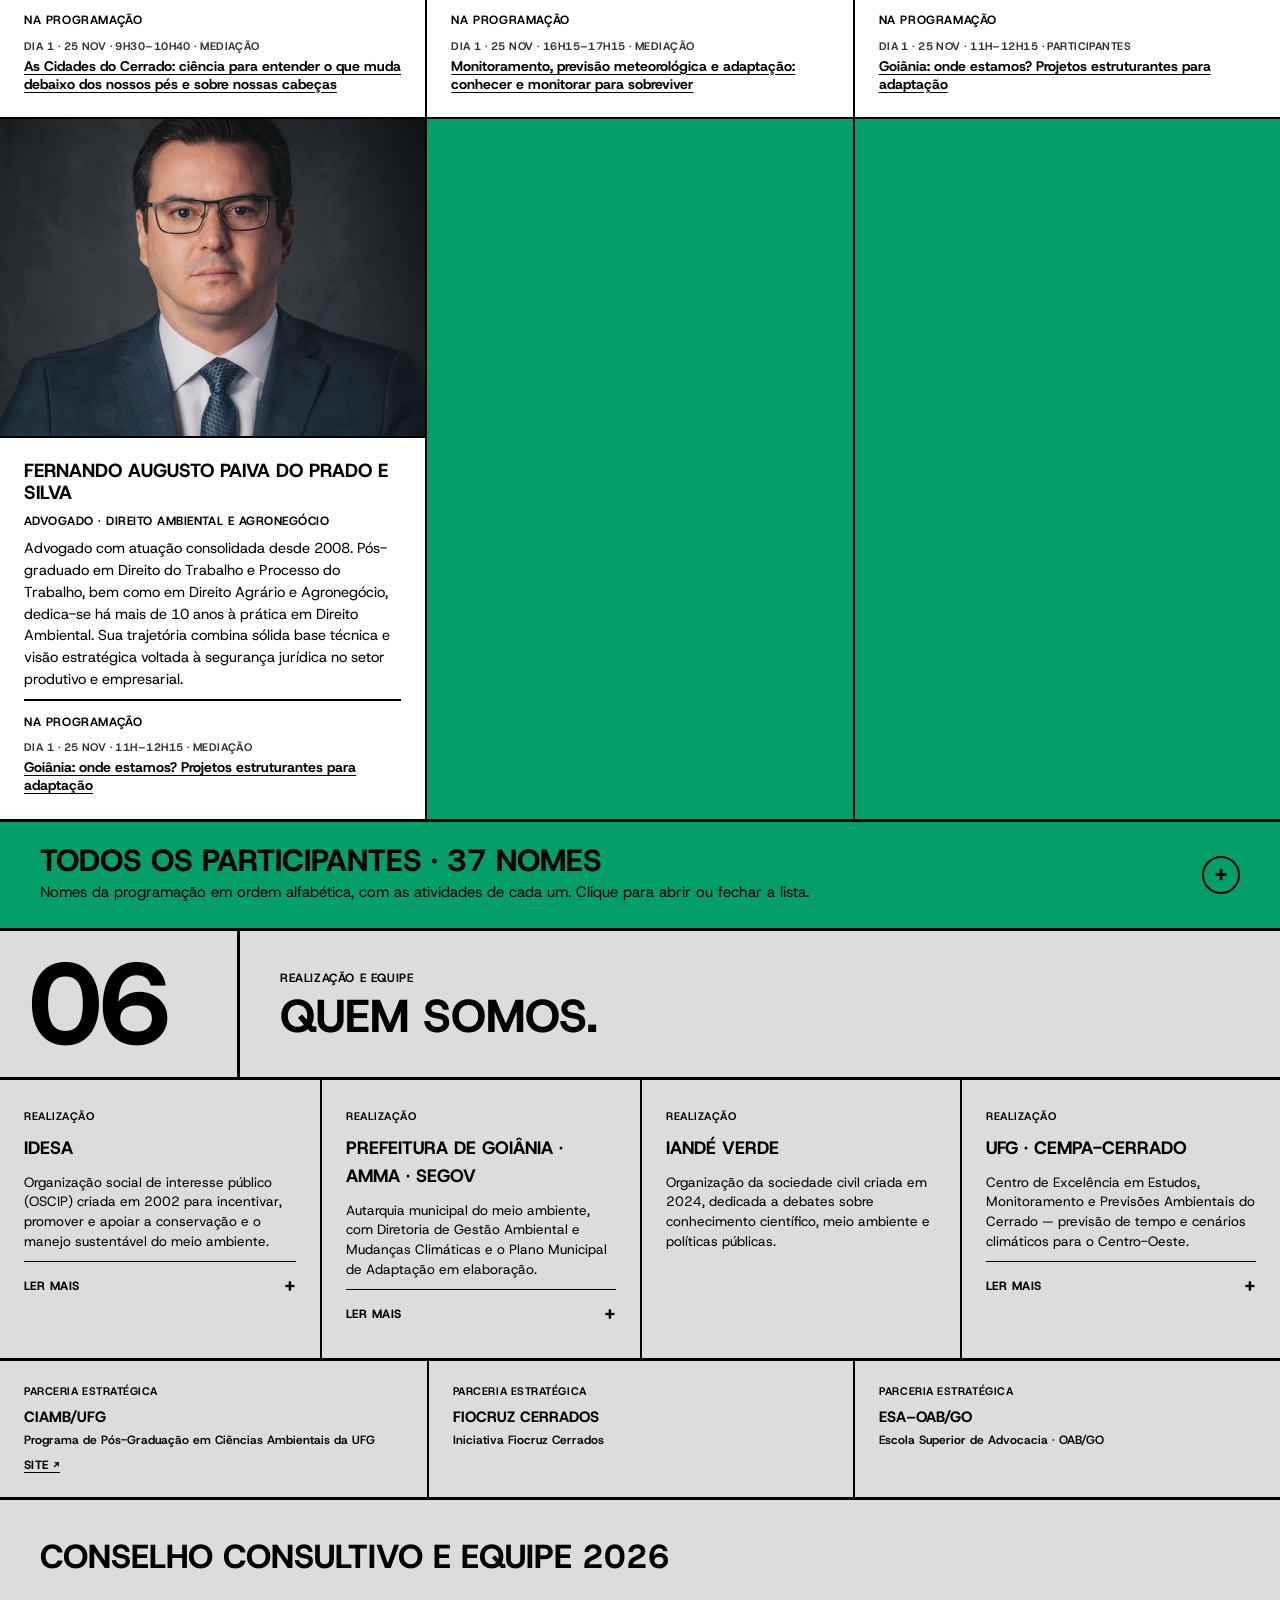
==== commit e9a8d60d: "Pos-evento: acervo em destaque, busca e transmissoes" ====
--- a/index.html
+++ b/index.html
@@ -236,7 +236,7 @@
     </a>
     <button class="toggle" id="menuToggle" aria-expanded="false" aria-controls="menu">Menu</button>
     <nav class="menu" id="menu" aria-label="Navegação principal">
-      <a href="#inscricao" class="nav-inscricao">Inscrição (Grátis)</a>
+      <a href="#acervo" class="nav-inscricao">Acervo de materiais</a>
       <a href="#desafio">01. O Desafio</a>
       <a href="#faces">02. Adaptação e Mitigação</a>
       <a href="#goiania">03. E Goiânia?</a>
@@ -244,26 +244,23 @@
       <a href="#convidados">05. Participantes</a>
       <a href="#quem-somos">06. Quem Somos</a>
       <a href="#edicao-2024">07. Edição 2024</a>
-      <a href="#acervo">08. Acervo</a>
     </nav>
   </div>
 </header>
 
 <main>
 
-  <!-- ================= INSCRIÇÃO ================= -->
-  <section class="inscricao" id="inscricao">
+  <!-- ================= PÓS-EVENTO ================= -->
+  <section class="inscricao pos-evento" id="inscricao">
     <div class="inscricao-grid">
       <div class="inscricao-info">
-        <span class="badge-gratuito">Inscrição 100% Gratuita · Vagas presenciais limitadas</span>
-        <h2>Garanta sua vaga na 2ª edição</h2>
-        <p>Participe do simpósio <strong>Goiânia Resiliente: da atmosfera à vulnerabilidade social</strong> nos dias <strong>25 e 26 de novembro</strong> no Auditório da ESA–OAB/GO. O evento é totalmente gratuito e aberto a cientistas, gestores públicos e toda a sociedade civil.</p>
+        <span class="badge-gratuito">Evento realizado · 25 e 26 de novembro de 2026</span>
+        <h2>O simpósio terminou. Os materiais estão no ar.</h2>
+        <p>Assista às gravações, leia os resumos e as transcrições e baixe os slides das sessões do Dia 1 e do Dia 2.</p>
       </div>
       <div class="inscricao-cta">
-        <a class="btn-inscricao" href="https://forms.gle/T5ER9YtRAucus4YP8" target="_blank" rel="noopener noreferrer">
-          Inscreva-se gratuitamente ↗
-        </a>
-        <p class="inscricao-obs">Credenciamento oficial · Emissão de certificado</p>
+        <a class="btn-inscricao" href="#acervo">Ver o acervo completo ↓</a>
+        <p class="inscricao-obs">Resumos · Transcrições · Slides · Gravações</p>
       </div>
     </div>
   </section>
@@ -281,10 +278,10 @@
         <p>Congregando cientistas, gestores públicos, prefeitos e sociedade civil para formular estratégias de adaptação e mitigação climática nas cidades do Cerrado.</p>
         <div class="hero-acoes">
           <div class="hero-botoes">
-            <a class="btn" href="#programacao">Ver programação completa ↓</a>
-            <a class="btn btn-sec" href="materiais/2026/relatorio-para-discussao-2026.pdf" target="_blank" rel="noopener noreferrer">Baixe o relatório para discussão ↓</a>
+            <a class="btn" href="#acervo">Ver o acervo completo ↓</a>
+            <a class="btn btn-sec" href="#programacao">Ver a programação ↓</a>
           </div>
-          <a class="hero-live" href="#transmissao"><span class="hero-live-dot" aria-hidden="true"></span> Transmissão ao vivo</a>
+          <p class="hero-relatorio"><a href="materiais/2026/relatorio-para-discussao-2026.pdf" target="_blank" rel="noopener noreferrer">Baixar o relatório para discussão (PDF) ↓</a></p>
         </div>
       </div>
     </div>
@@ -305,60 +302,9 @@
     </figure>
   </section>
 
-  <!-- ================= TRANSMISSÃO ================= -->
-  <!-- Estado (antes, durante e depois) calculado em js/main.js a partir das datas abaixo. -->
-  <section class="transmissao" id="transmissao"
-           data-dia1-inicio="2026-11-25T12:00:00Z" data-dia1-fim="2026-11-25T21:00:00Z"
-           data-dia2-inicio="2026-11-26T12:00:00Z" data-dia2-fim="2026-11-26T20:30:00Z">
-    <div class="trans-head">
-      <div class="trans-intro">
-        <span class="trans-kicker"><span class="trans-dot" aria-hidden="true"></span> Transmissão</span>
-        <h2>Não vai ao auditório? Assista ao vivo.</h2>
-      </div>
-      <div class="trans-side">
-        <p>Os dois dias do simpósio são transmitidos pelo canal <strong>Iandé Verde</strong>, no YouTube. A transmissão é gratuita e aberta a todos.</p>
-        <p class="trans-status" id="transStatus" role="status">Transmissão nos dias 25 e 26 de novembro, a partir das 9h (horário de Brasília).</p>
-      </div>
-    </div>
-
-    <div class="trans-grid">
-      <a class="trans-card" href="https://www.youtube.com/live/uhss2DYRGe4" target="_blank" rel="noopener noreferrer">
-        <div class="trans-thumb">
-          <img src="https://i.ytimg.com/vi/uhss2DYRGe4/maxresdefault.jpg"
-               alt="Transmissão do Dia 1 do Goiânia Resiliente no YouTube — 25 de novembro de 2026"
-               loading="lazy"
-               onerror="this.onerror=null;this.src='https://i.ytimg.com/vi/uhss2DYRGe4/hqdefault.jpg'">
-          <span class="trans-badge">Dia 1</span>
-          <span class="trans-live">Ao vivo</span>
-          <span class="trans-play" aria-hidden="true"></span>
-        </div>
-        <div class="trans-body">
-          <span class="trans-data">25 nov 2026 · quarta-feira</span>
-          <strong>Das 9h às 18h</strong>
-          <span class="trans-cta">Assistir no YouTube ↗</span>
-        </div>
-      </a>
-
-      <a class="trans-card" href="https://www.youtube.com/live/CCgR-ebdeq4" target="_blank" rel="noopener noreferrer">
-        <div class="trans-thumb">
-          <img src="https://i.ytimg.com/vi/CCgR-ebdeq4/maxresdefault.jpg"
-               alt="Transmissão do Dia 2 do Goiânia Resiliente no YouTube — 26 de novembro de 2026"
-               loading="lazy"
-               onerror="this.onerror=null;this.src='https://i.ytimg.com/vi/CCgR-ebdeq4/hqdefault.jpg'">
-          <span class="trans-badge">Dia 2</span>
-          <span class="trans-live">Ao vivo</span>
-          <span class="trans-play" aria-hidden="true"></span>
-        </div>
-        <div class="trans-body">
-          <span class="trans-data">26 nov 2026 · quinta-feira</span>
-          <strong>Das 9h às 17h30</strong>
-          <span class="trans-cta">Assistir no YouTube ↗</span>
-        </div>
-      </a>
-    </div>
-
-    <p class="trans-nota">A gravação fica disponível nos mesmos links depois do evento. A programação completa de cada dia está em <a href="#programacao">Programação</a>.</p>
-  </section>
+  <!-- A seção de transmissão ao vivo saiu depois do evento. As gravações
+       completas dos dois dias estão no Acervo, em "Vídeos". -->
+
 
   <!-- ================= 01 · O DESAFIO ================= -->
   <section class="desafio" id="desafio">
@@ -946,6 +892,14 @@
         <h2>Acervo.</h2>
       </div>
     </div>
+    <div class="acervo-topo">
+      <p class="acervo-intro">Resumos, transcrições, slides e gravações do simpósio, organizados por edição e sessão.</p>
+      <div class="acervo-busca">
+        <input id="acervoBusca" type="search" placeholder="Buscar por título, tema ou sessão" aria-label="Buscar no acervo" autocomplete="off">
+        <button type="button" id="acervoLimpar" hidden>Limpar filtros</button>
+      </div>
+      <p class="acervo-contagem" id="acervoContagem" aria-live="polite"></p>
+    </div>
     <div class="filtros filtros-edicao" role="group" aria-label="Filtrar por edição">
       <span class="filtro-rotulo">Edição</span>
       <button class="chip" data-edicao="todas" aria-pressed="false">Todas</button>
--- a/css/style.css
+++ b/css/style.css
@@ -1,5 +1,3 @@
-@import url('https://fonts.googleapis.com/css2?family=Host+Grotesk:ital,wght@0,300..800;1,300..800&display=swap');
-
 @font-face { font-family: "Host Grotesk"; src: url("../assets/fonts/HostGrotesk-Regular.ttf") format("truetype"); font-weight: 400; font-style: normal; font-display: swap; }
 @font-face { font-family: "Host Grotesk"; src: url("../assets/fonts/HostGrotesk-Medium.ttf") format("truetype"); font-weight: 500; font-style: normal; font-display: swap; }
 @font-face { font-family: "Host Grotesk"; src: url("../assets/fonts/HostGrotesk-SemiBold.ttf") format("truetype"); font-weight: 600; font-style: normal; font-display: swap; }
@@ -313,8 +311,13 @@
 .chip[aria-pressed="true"] { background: var(--preto); color: var(--amarelo); }
 .filtros .chip { background: var(--branco); }
 .filtros .chip:hover { background: var(--amarelo); }
-.filtros-sessao { flex-wrap: nowrap; overflow-x: auto; background: var(--branco); -webkit-overflow-scrolling: touch; }
+.filtros .chip[aria-pressed="true"],
+.filtros .chip[aria-pressed="true"]:hover { background: var(--preto); color: var(--amarelo); }
+.filtros-sessao { flex-wrap: wrap; background: var(--branco); }
 .filtros-sessao .chip { flex: 0 0 auto; white-space: nowrap; }
+@media (max-width: 900px) {
+  .filtros-sessao { flex-wrap: nowrap; overflow-x: auto; -webkit-overflow-scrolling: touch; }
+}
 .acervo-grid { display: grid; grid-template-columns: repeat(3, 1fr); border-bottom: var(--borda-grossa); }
 .acervo-grupo {
   grid-column: 1 / -1; margin: 0; padding: 16px 24px 10px;
@@ -330,6 +333,31 @@
 .item .status { margin-top: auto; font-size: 11px; font-weight: 700; text-transform: uppercase; letter-spacing: .05em; background: var(--branco); border: var(--borda); padding: 6px 10px; width: fit-content; }
 .item.2024 .status { background: var(--verde); }
 .acervo-nota { padding: 22px 40px; font-size: 14px; }
+.acervo-topo {
+  display: grid; grid-template-columns: 1fr auto; gap: 8px 24px; align-items: end;
+  padding: 22px 40px; border-bottom: var(--borda-grossa);
+}
+.acervo-intro { margin: 0; font-size: 15px; max-width: 620px; }
+.acervo-busca { display: flex; gap: 10px; align-items: center; }
+.acervo-busca input {
+  font: inherit; font-size: 15px; padding: 12px 16px; border: var(--borda);
+  background: var(--branco); min-width: 300px;
+}
+.acervo-busca input:focus { outline: 3px solid var(--preto); outline-offset: 2px; }
+.acervo-busca button {
+  font: inherit; font-weight: 800; font-size: 12px; text-transform: uppercase; letter-spacing: .03em;
+  padding: 13px 16px; border: var(--borda); background: var(--preto); color: var(--amarelo); cursor: pointer;
+}
+.acervo-busca button:hover { background: var(--branco); color: var(--preto); }
+.acervo-contagem {
+  grid-column: 1 / -1; margin: 0; font-size: 12px; font-weight: 700;
+  text-transform: uppercase; letter-spacing: .05em;
+}
+@media (max-width: 900px) {
+  .acervo-topo { grid-template-columns: 1fr; padding: 18px 20px; }
+  .acervo-busca { flex-wrap: wrap; }
+  .acervo-busca input { width: 100%; min-width: 0; }
+}
 @media (max-width: 900px) { .acervo-grid { grid-template-columns: 1fr; } .item { border-right: none; } .acervo-nota { padding: 18px 20px; } }
 @media (max-width: 1250px) and (min-width: 901px) { .acervo-grid { grid-template-columns: repeat(2, 1fr); } }
 
@@ -979,6 +1007,8 @@
 
 /* ============ TRANSMISSÃO ============ */
 .hero-acoes { display: flex; flex-direction: column; gap: 12px; align-items: flex-start; }
+.hero-relatorio { margin: 0; font-size: 13px; font-weight: 700; }
+.hero-relatorio a { text-underline-offset: 3px; }
 .hero-botoes { display: grid; grid-template-columns: repeat(auto-fit, minmax(250px, 1fr)); gap: 12px; align-items: stretch; width: 100%; }
 .hero-botoes .btn { width: 100%; display: flex; align-items: center; justify-content: center; text-align: center; padding: 18px 20px; }
 @media (min-width: 761px) { .hero-botoes .btn { font-size: 13px; padding: 16px 12px; text-wrap: balance; } }
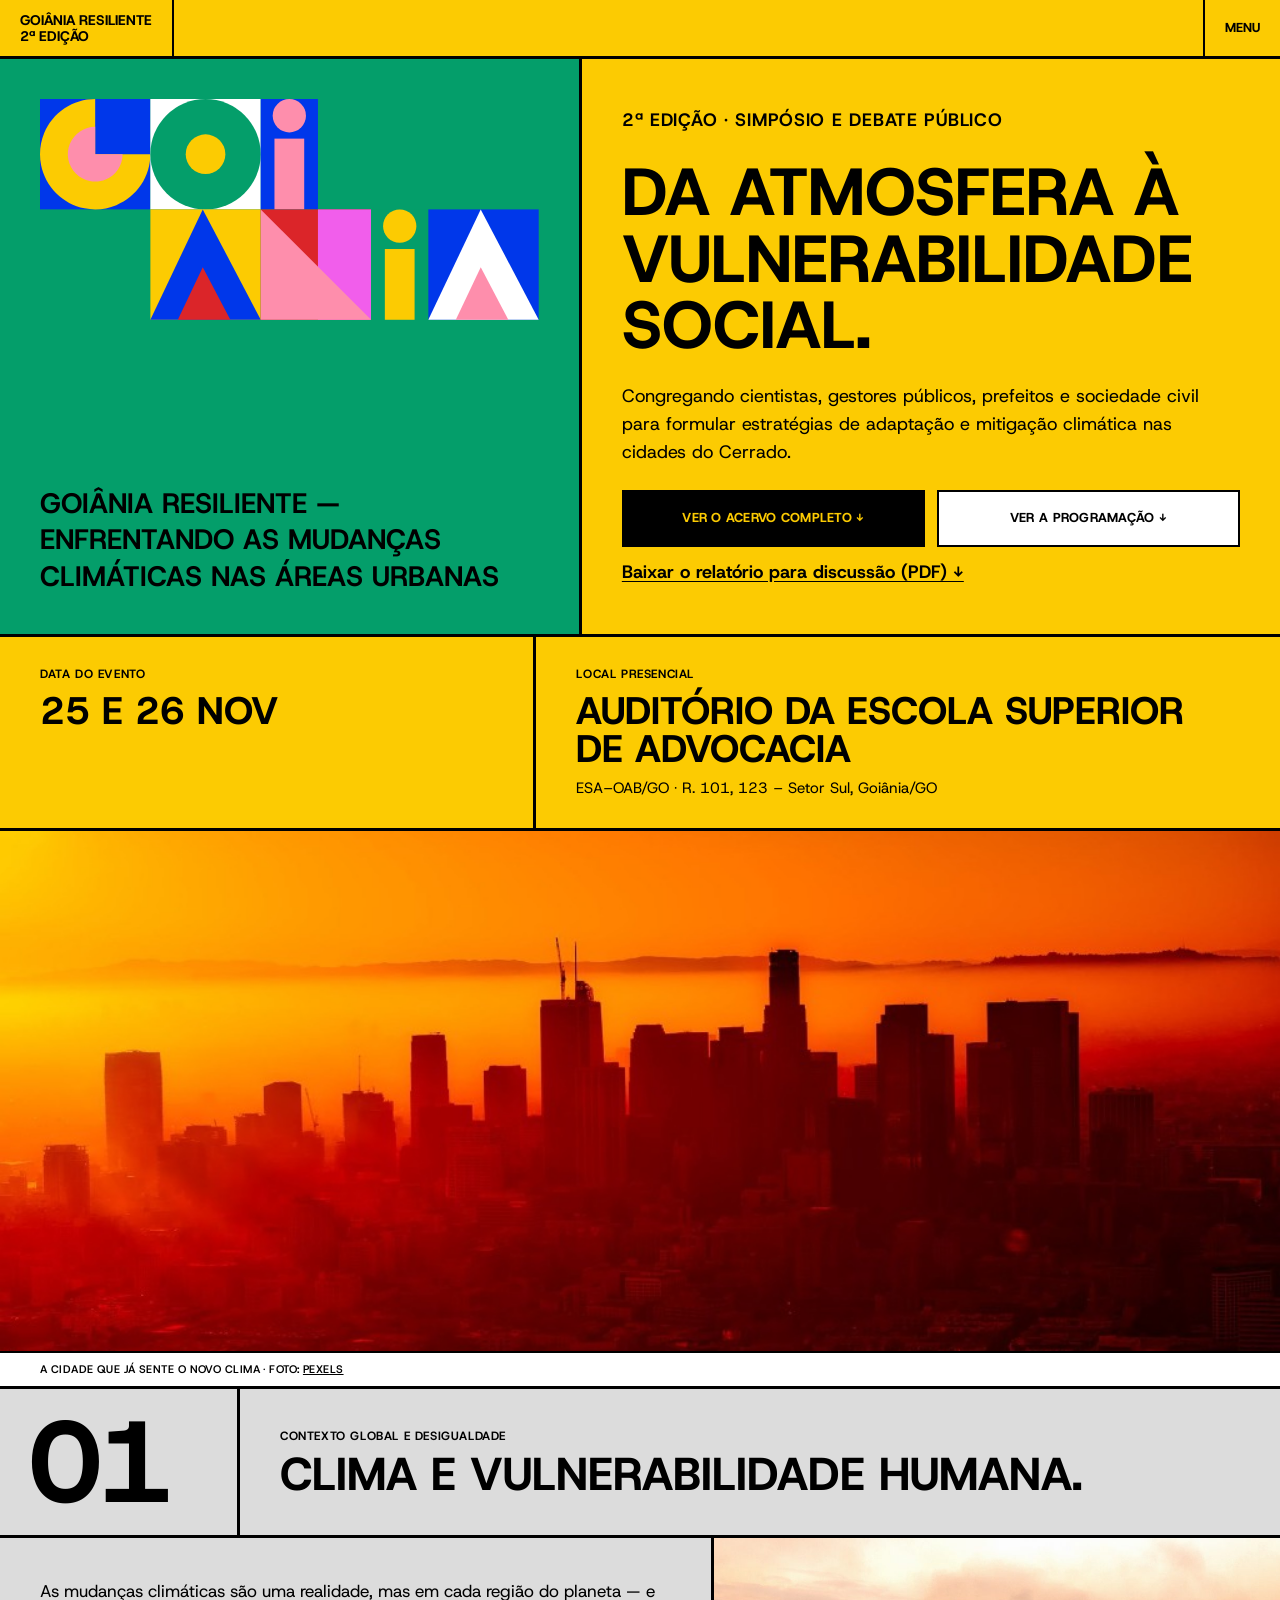
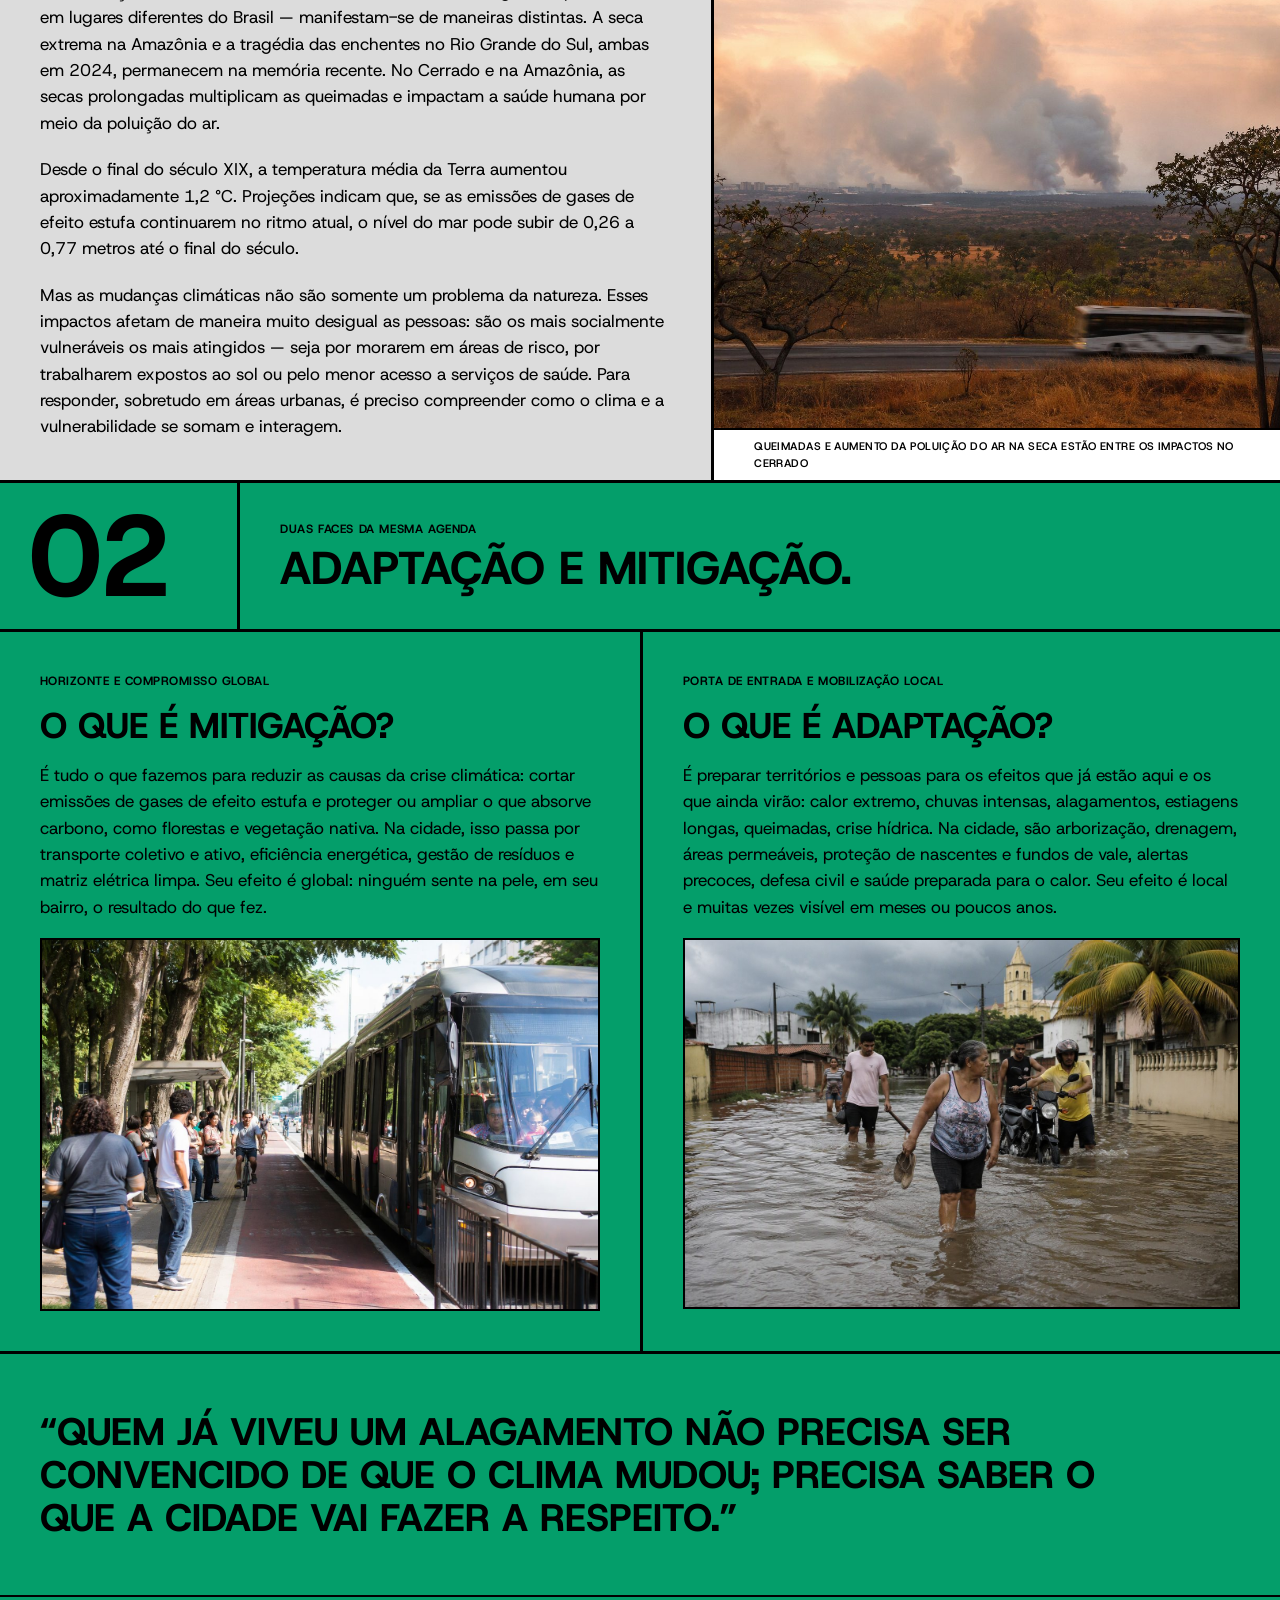
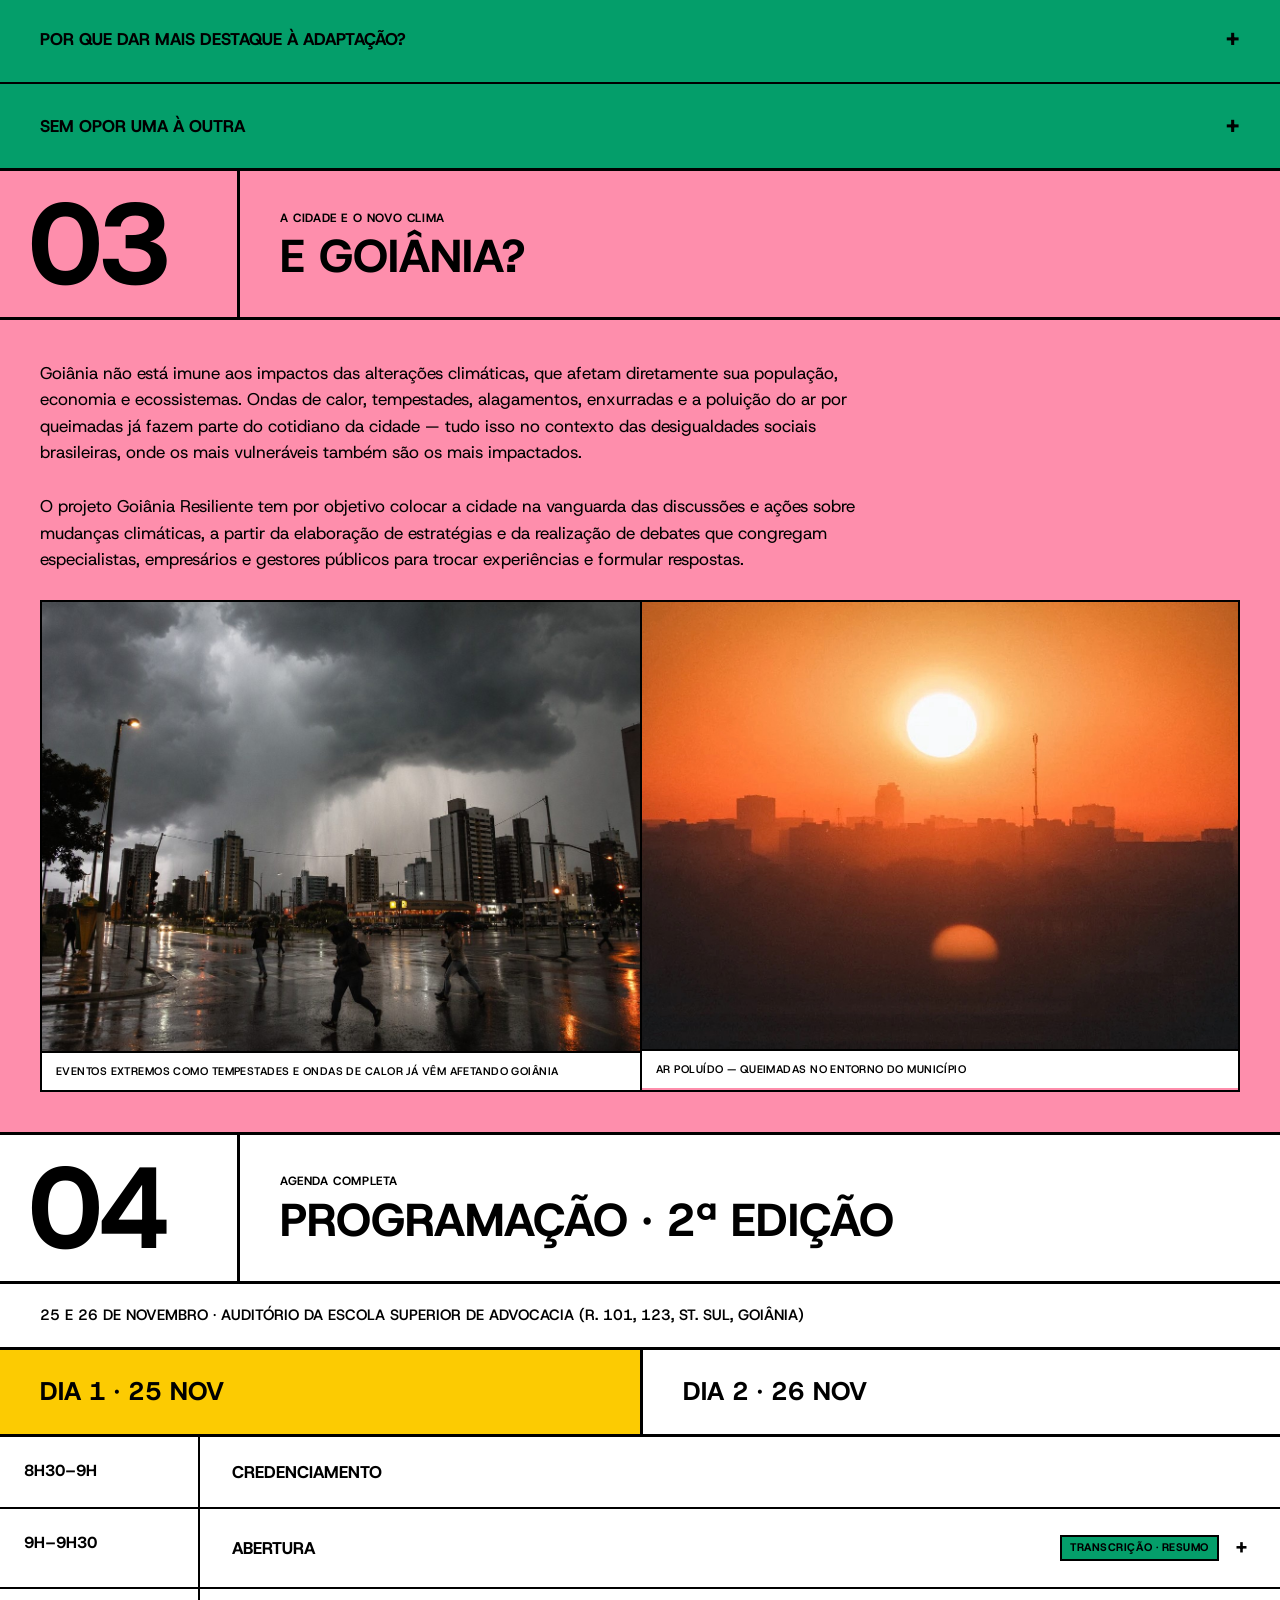
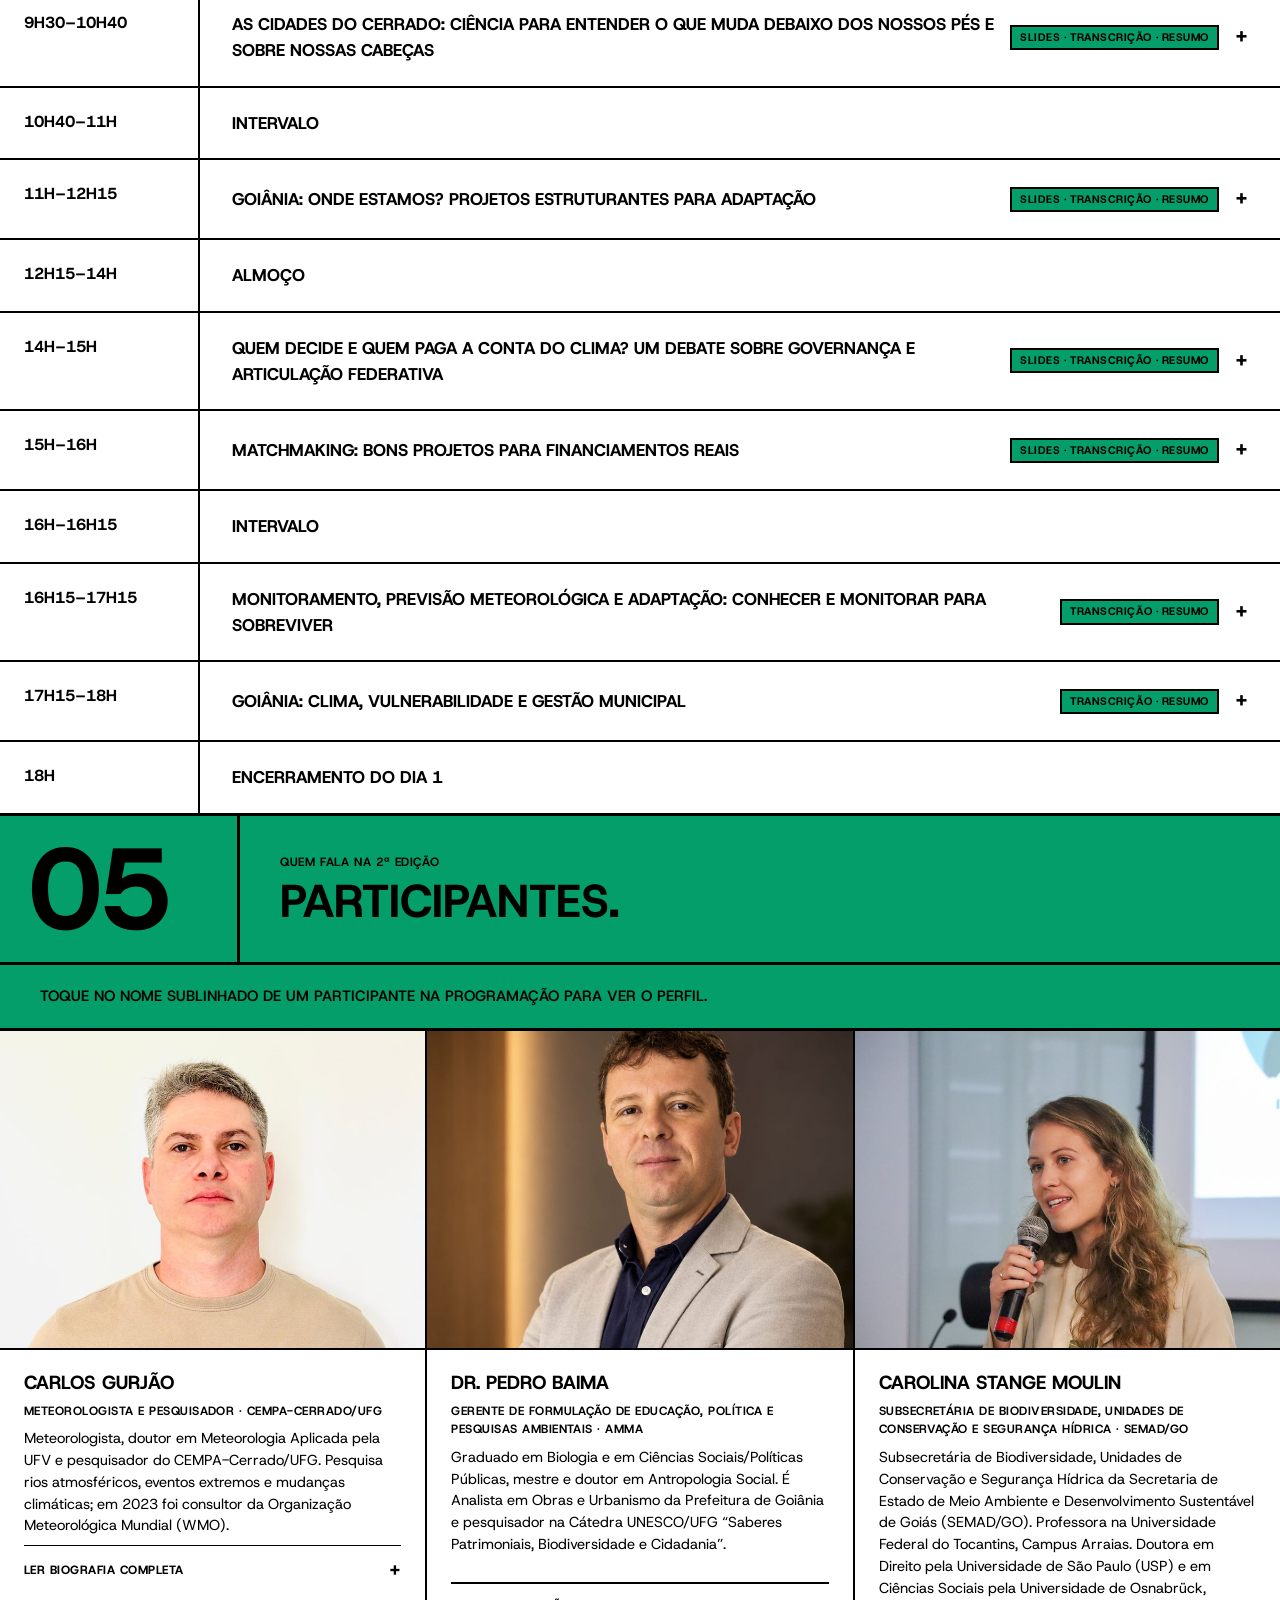
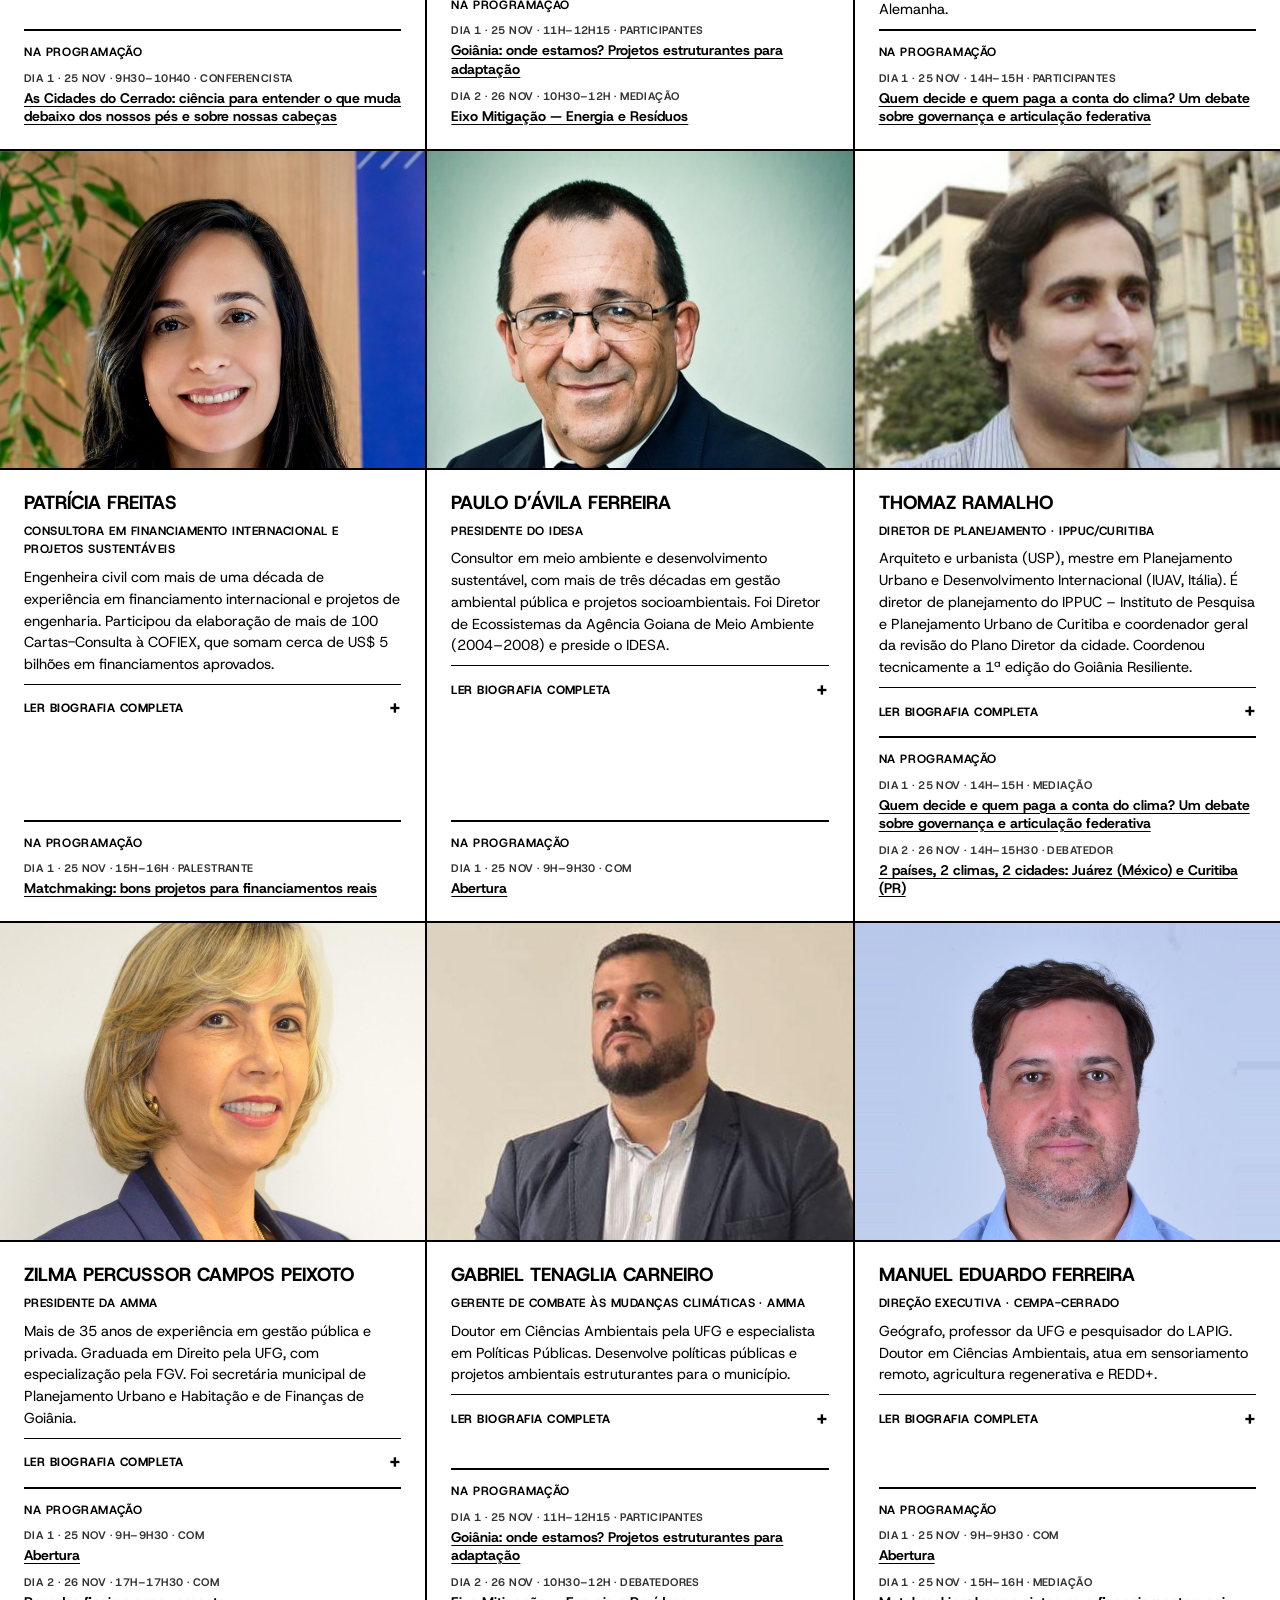
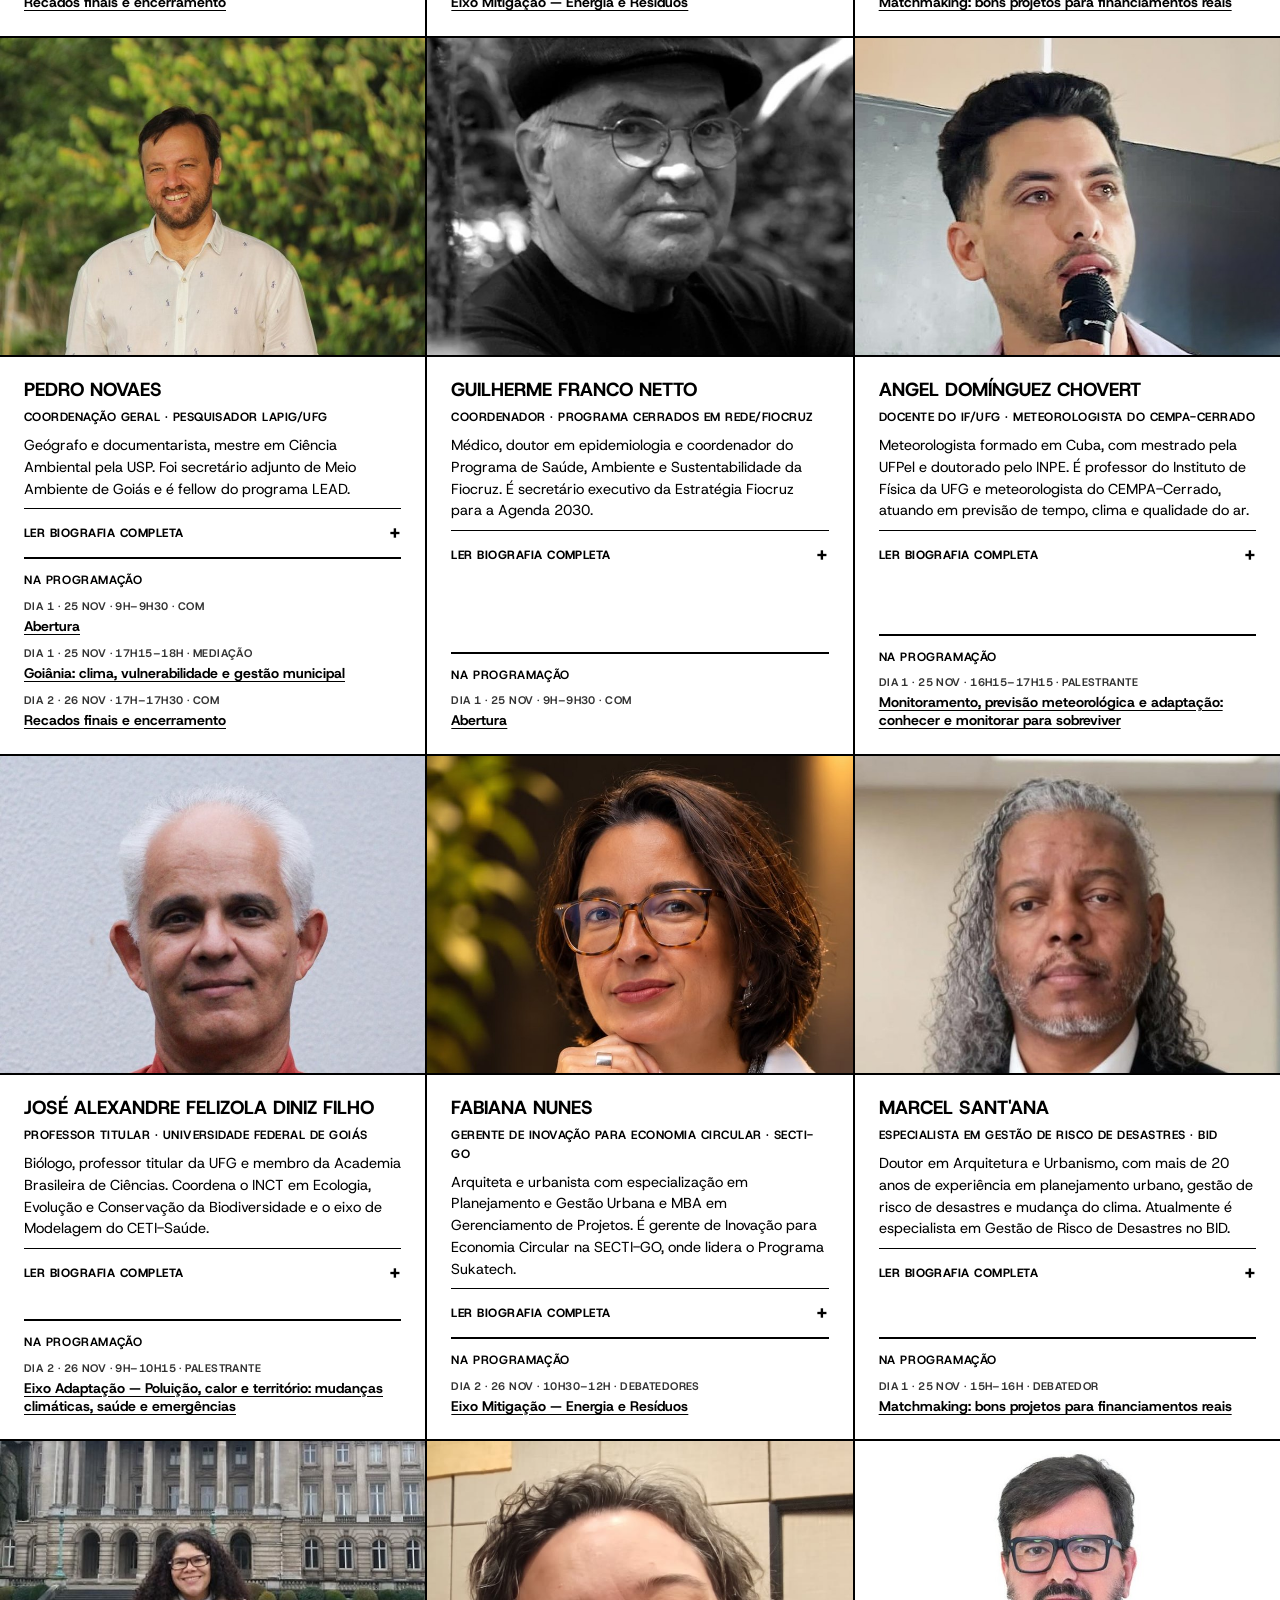
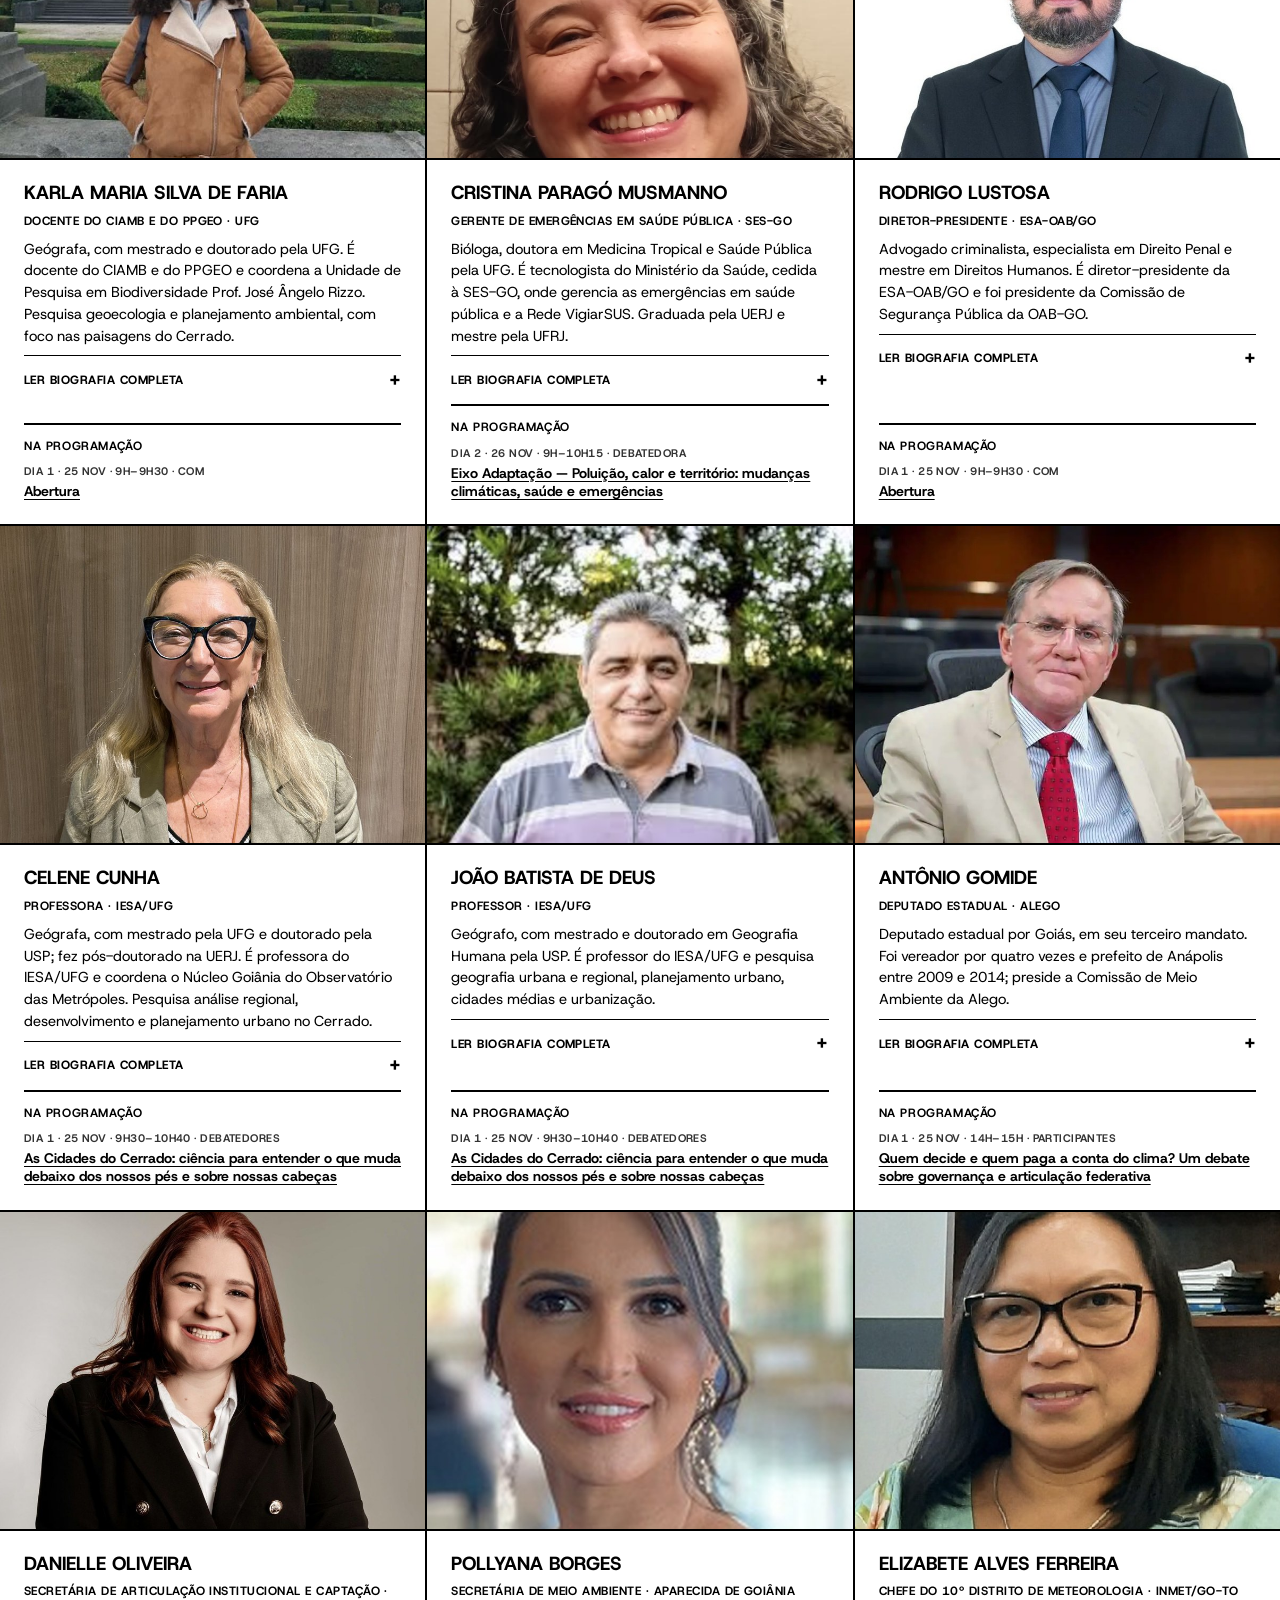
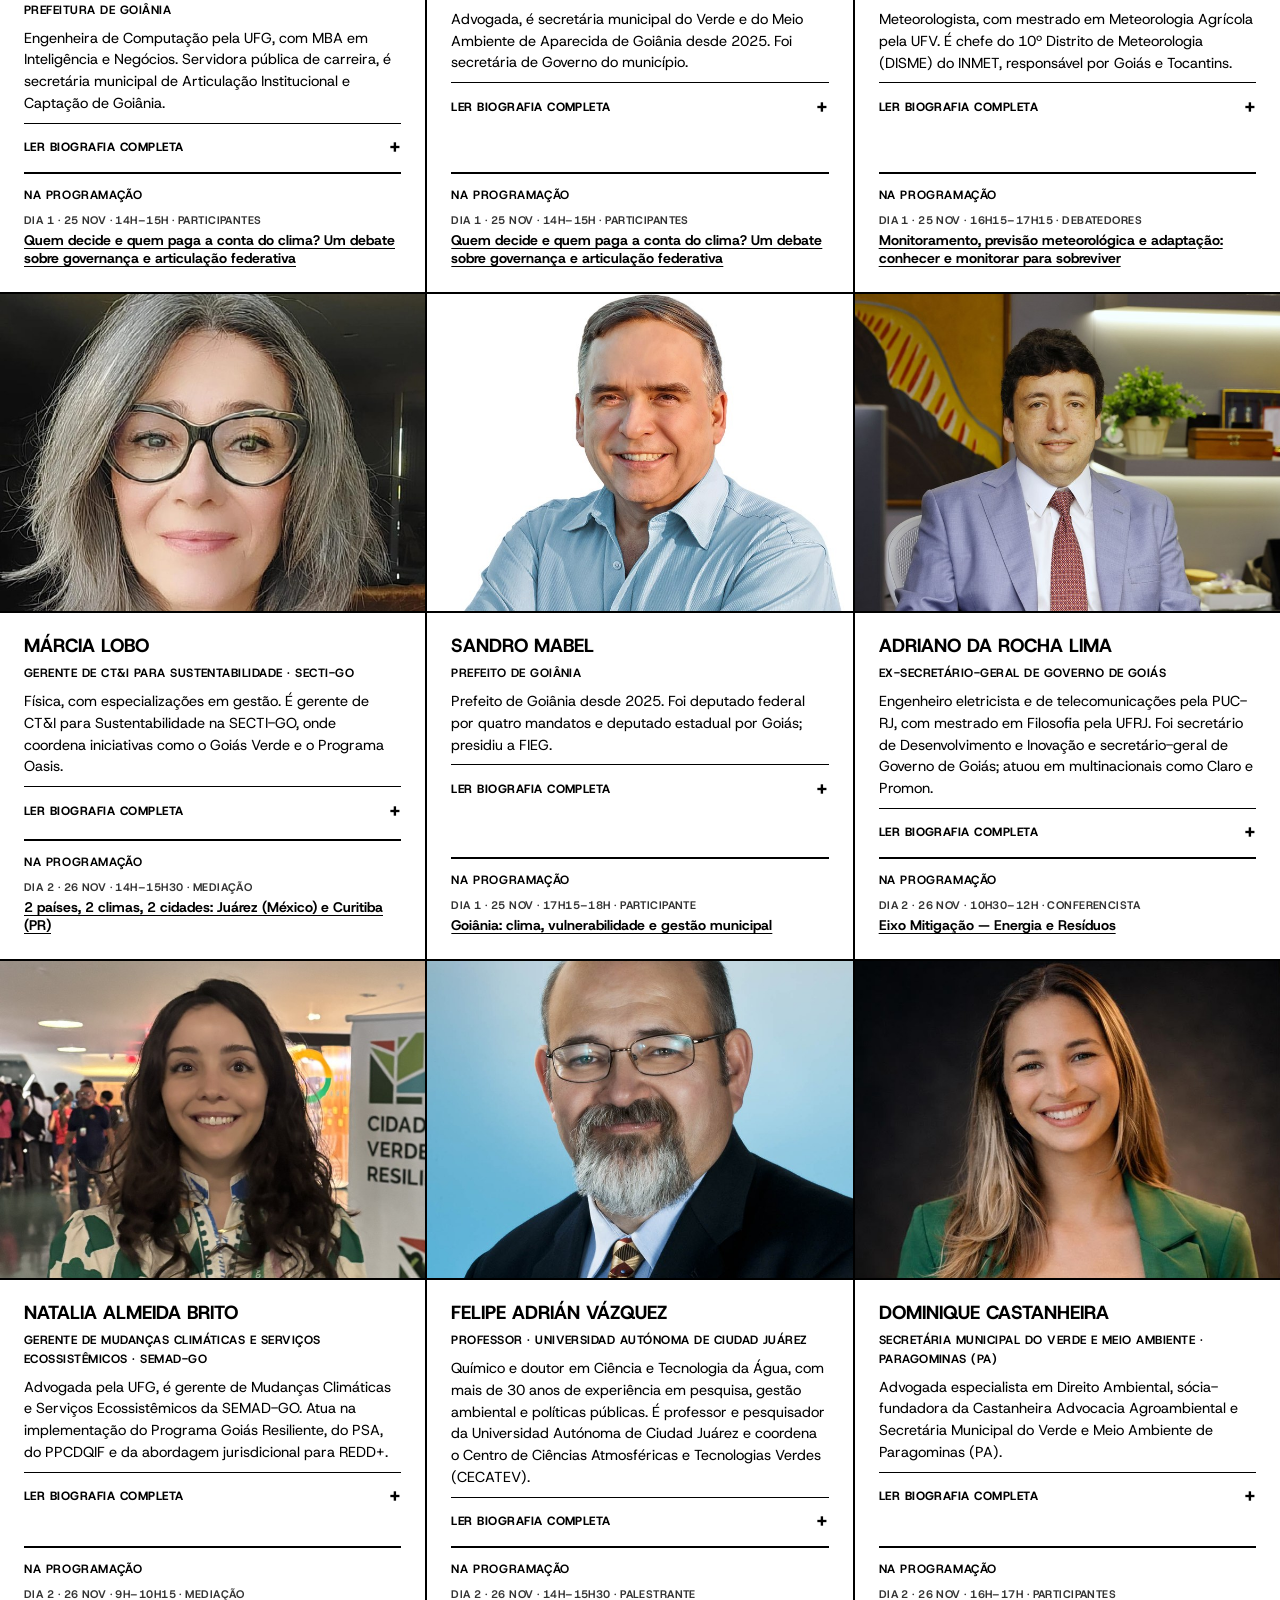
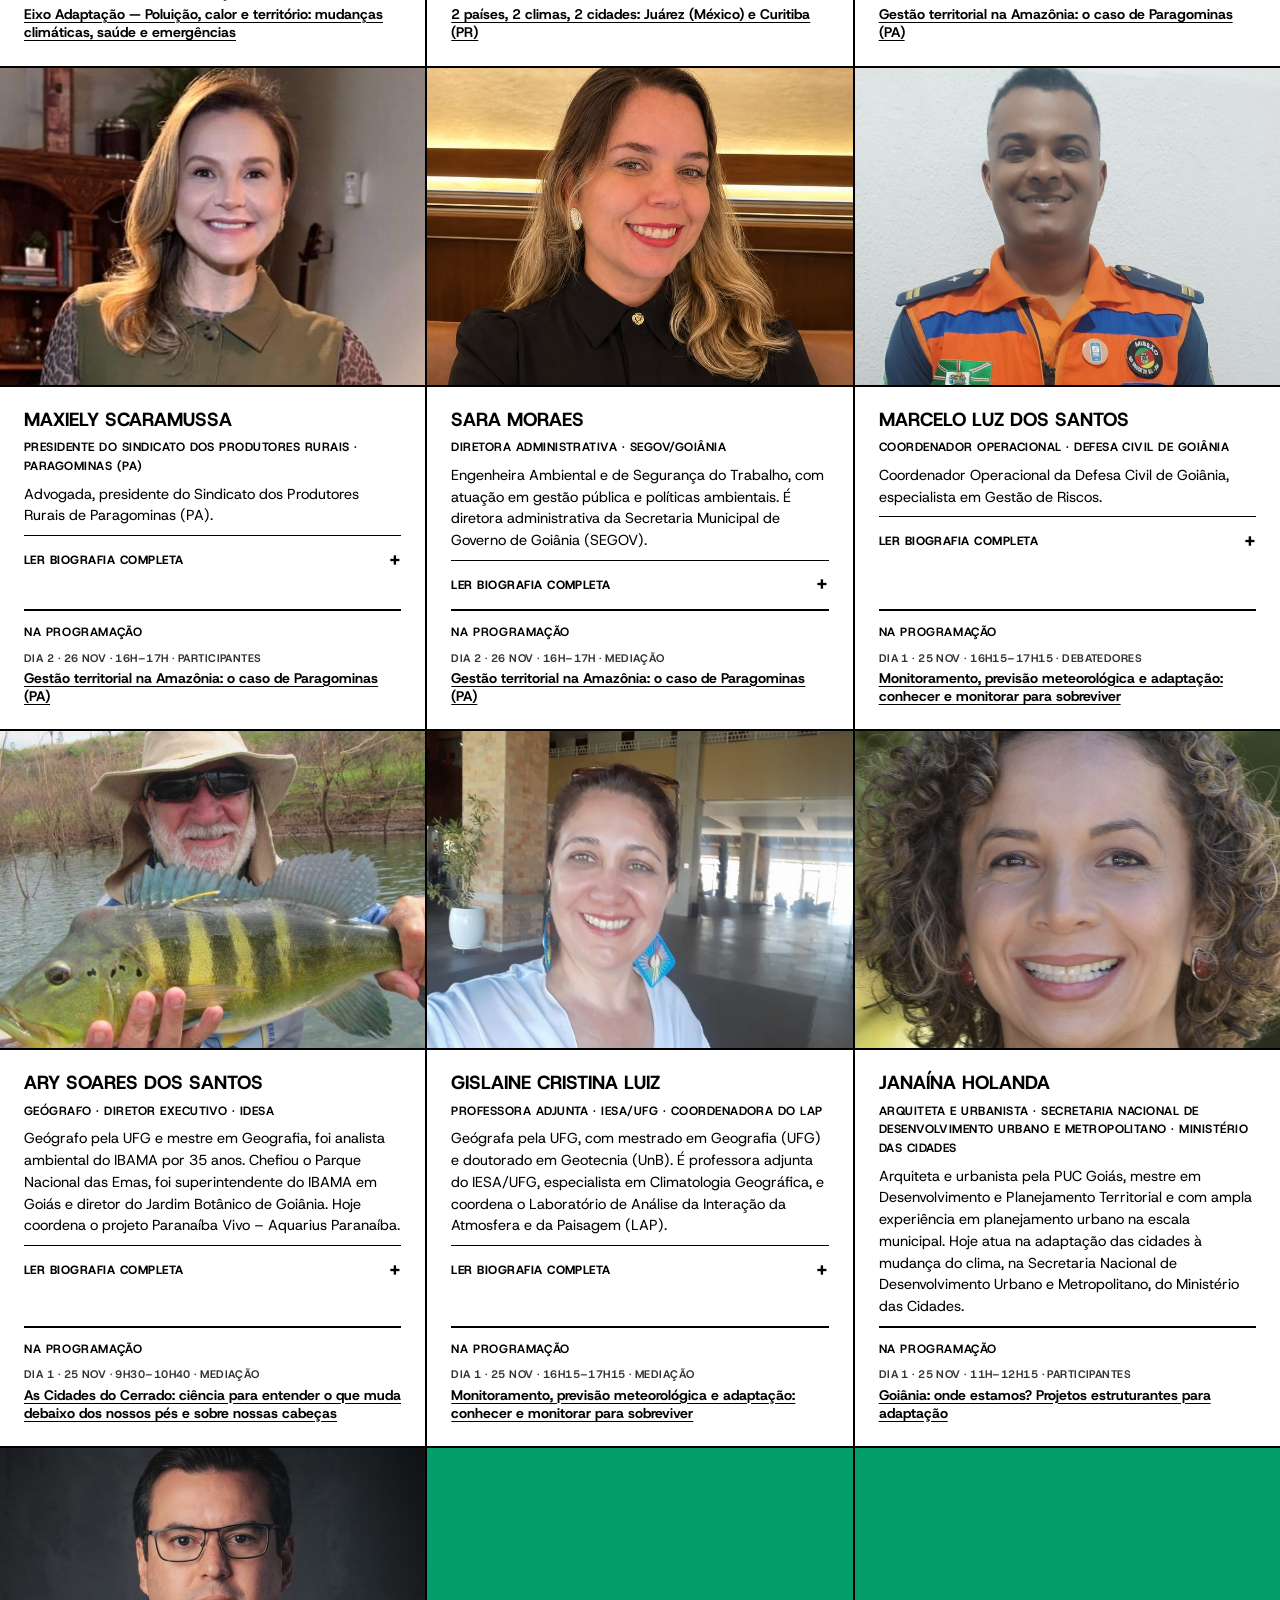
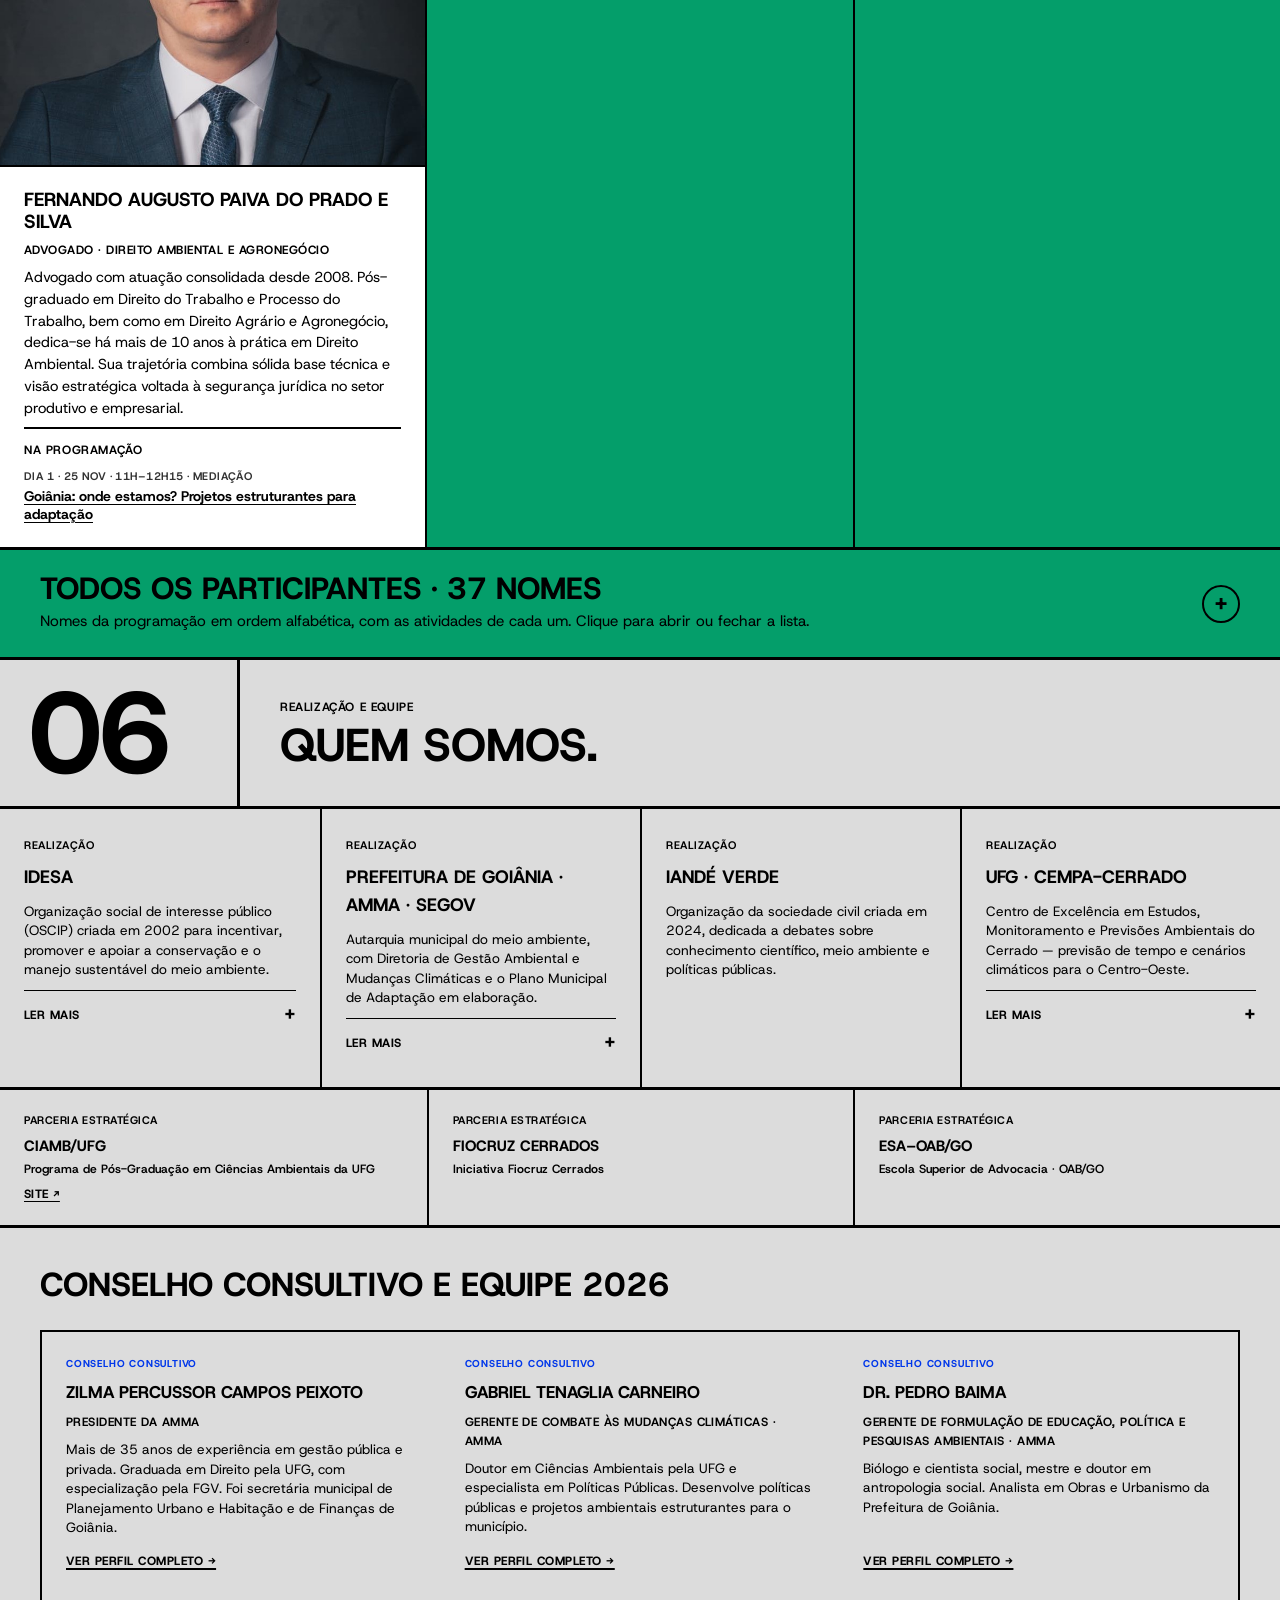
==== commit 41d44781: "Pos-evento: remove a secao de inscricao" ====
--- a/index.html
+++ b/index.html
@@ -250,20 +250,10 @@
 
 <main>
 
-  <!-- ================= PÓS-EVENTO ================= -->
-  <section class="inscricao pos-evento" id="inscricao">
-    <div class="inscricao-grid">
-      <div class="inscricao-info">
-        <span class="badge-gratuito">Evento realizado · 25 e 26 de novembro de 2026</span>
-        <h2>O simpósio terminou. Os materiais estão no ar.</h2>
-        <p>Assista às gravações, leia os resumos e as transcrições e baixe os slides das sessões do Dia 1 e do Dia 2.</p>
-      </div>
-      <div class="inscricao-cta">
-        <a class="btn-inscricao" href="#acervo">Ver o acervo completo ↓</a>
-        <p class="inscricao-obs">Resumos · Transcrições · Slides · Gravações</p>
-      </div>
-    </div>
-  </section>
+  <!-- A seção de inscrição saiu depois do evento. A home abre no hero,
+       e o acervo é o destino principal (menu e botão do hero). -->
+
+
 
   <!-- ================= HERO ================= -->
   <section class="hero" id="inicio">
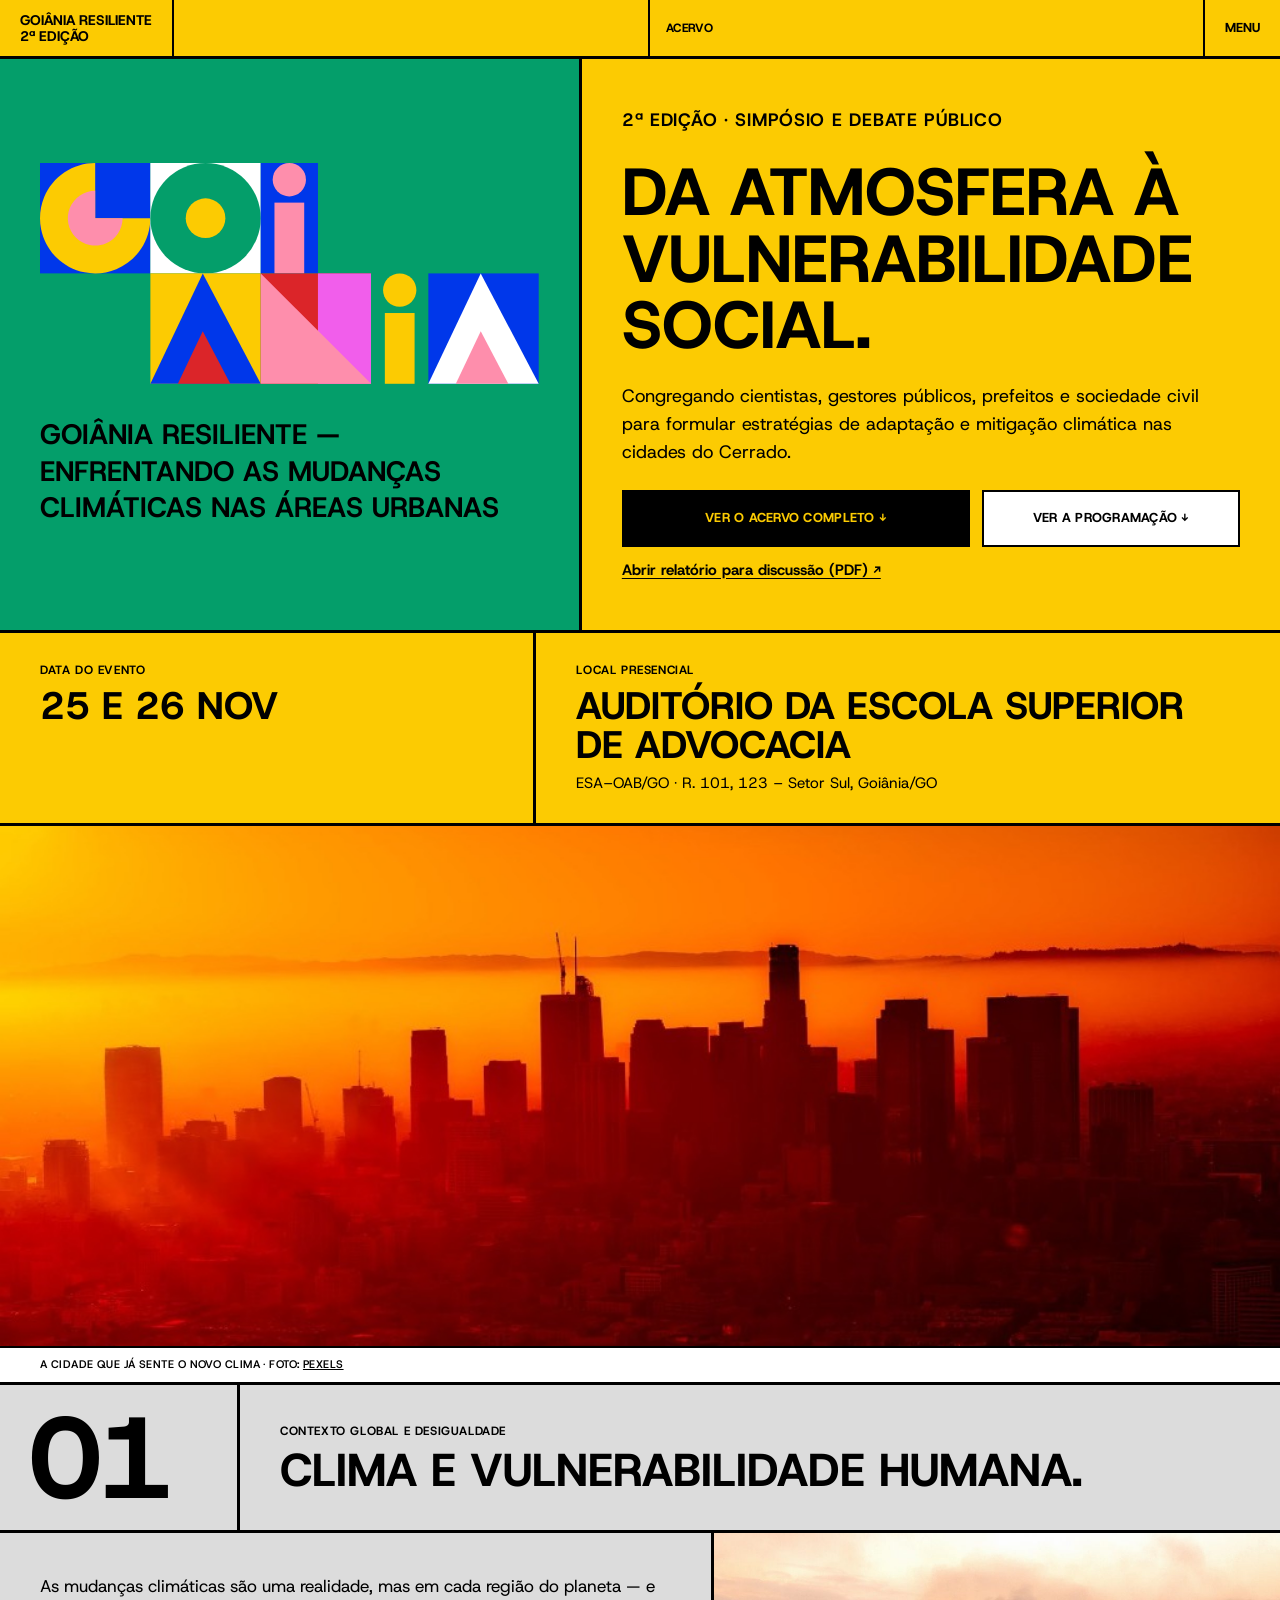
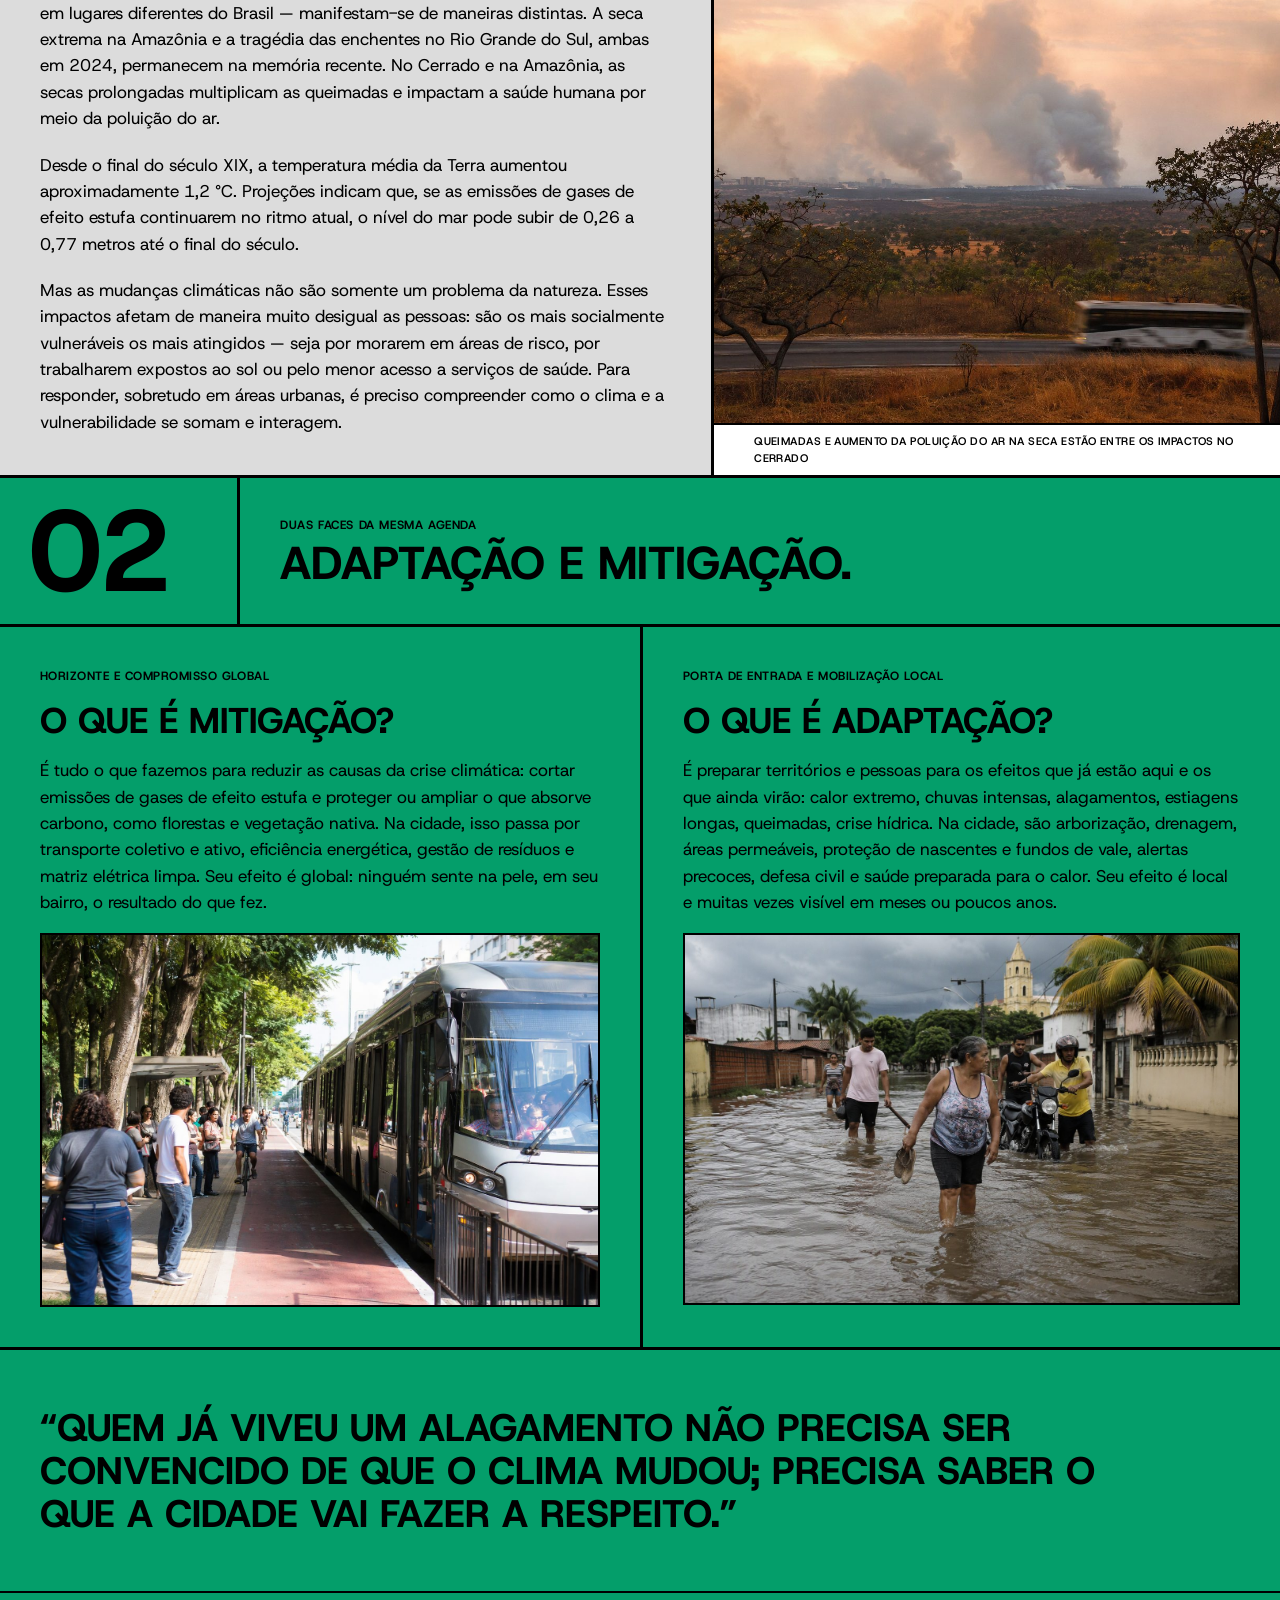
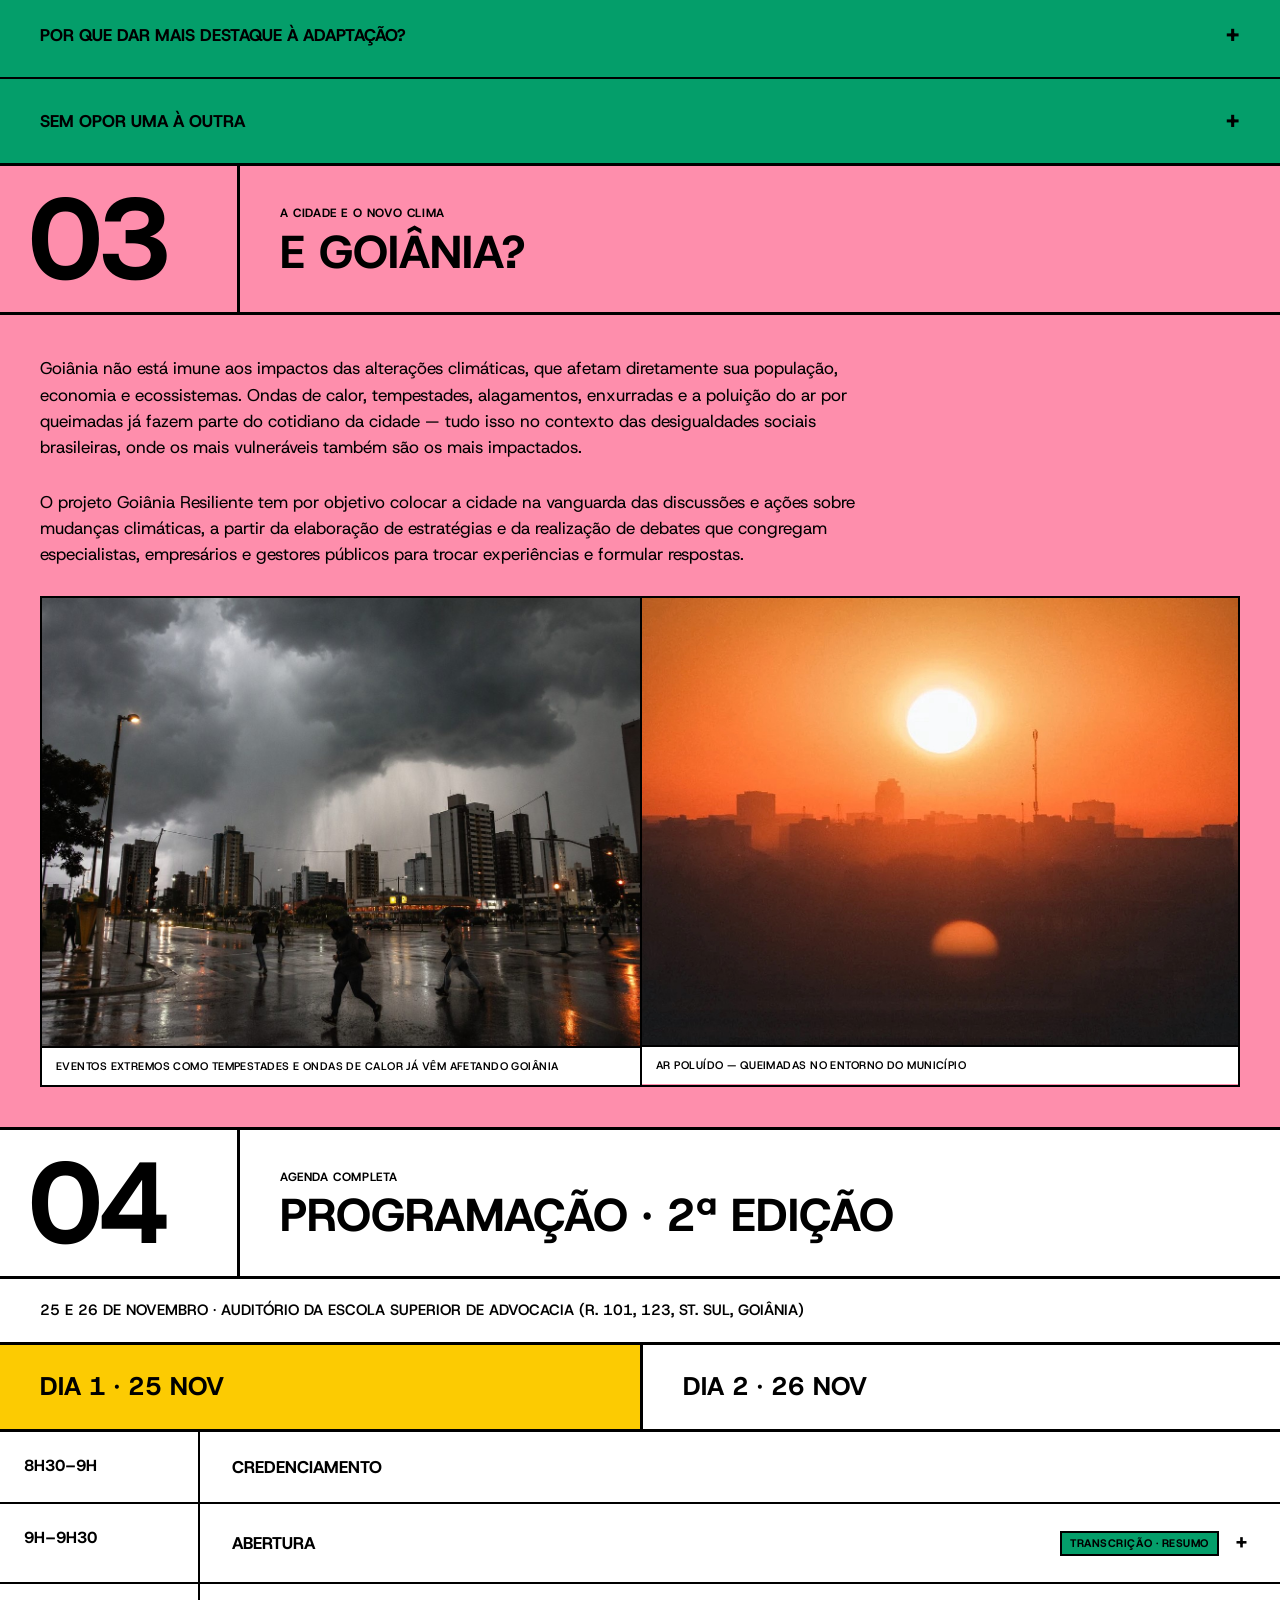
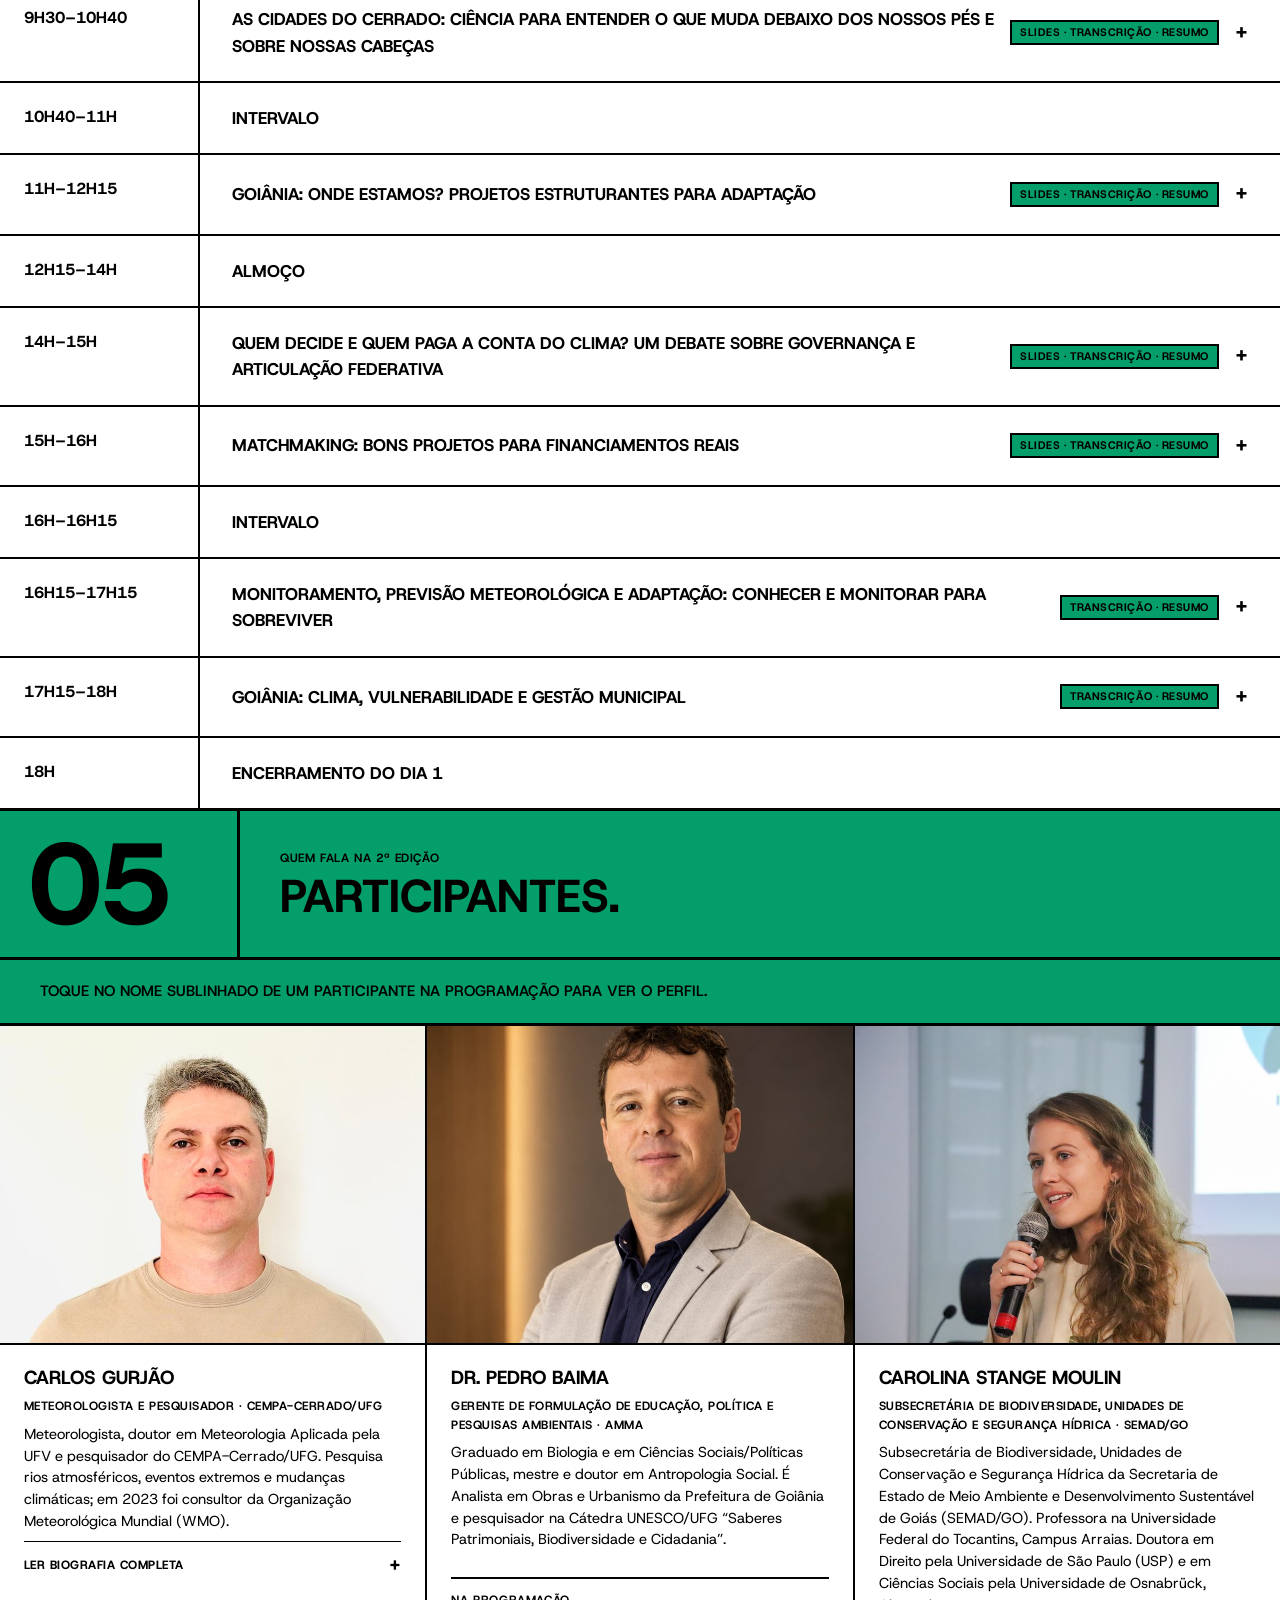
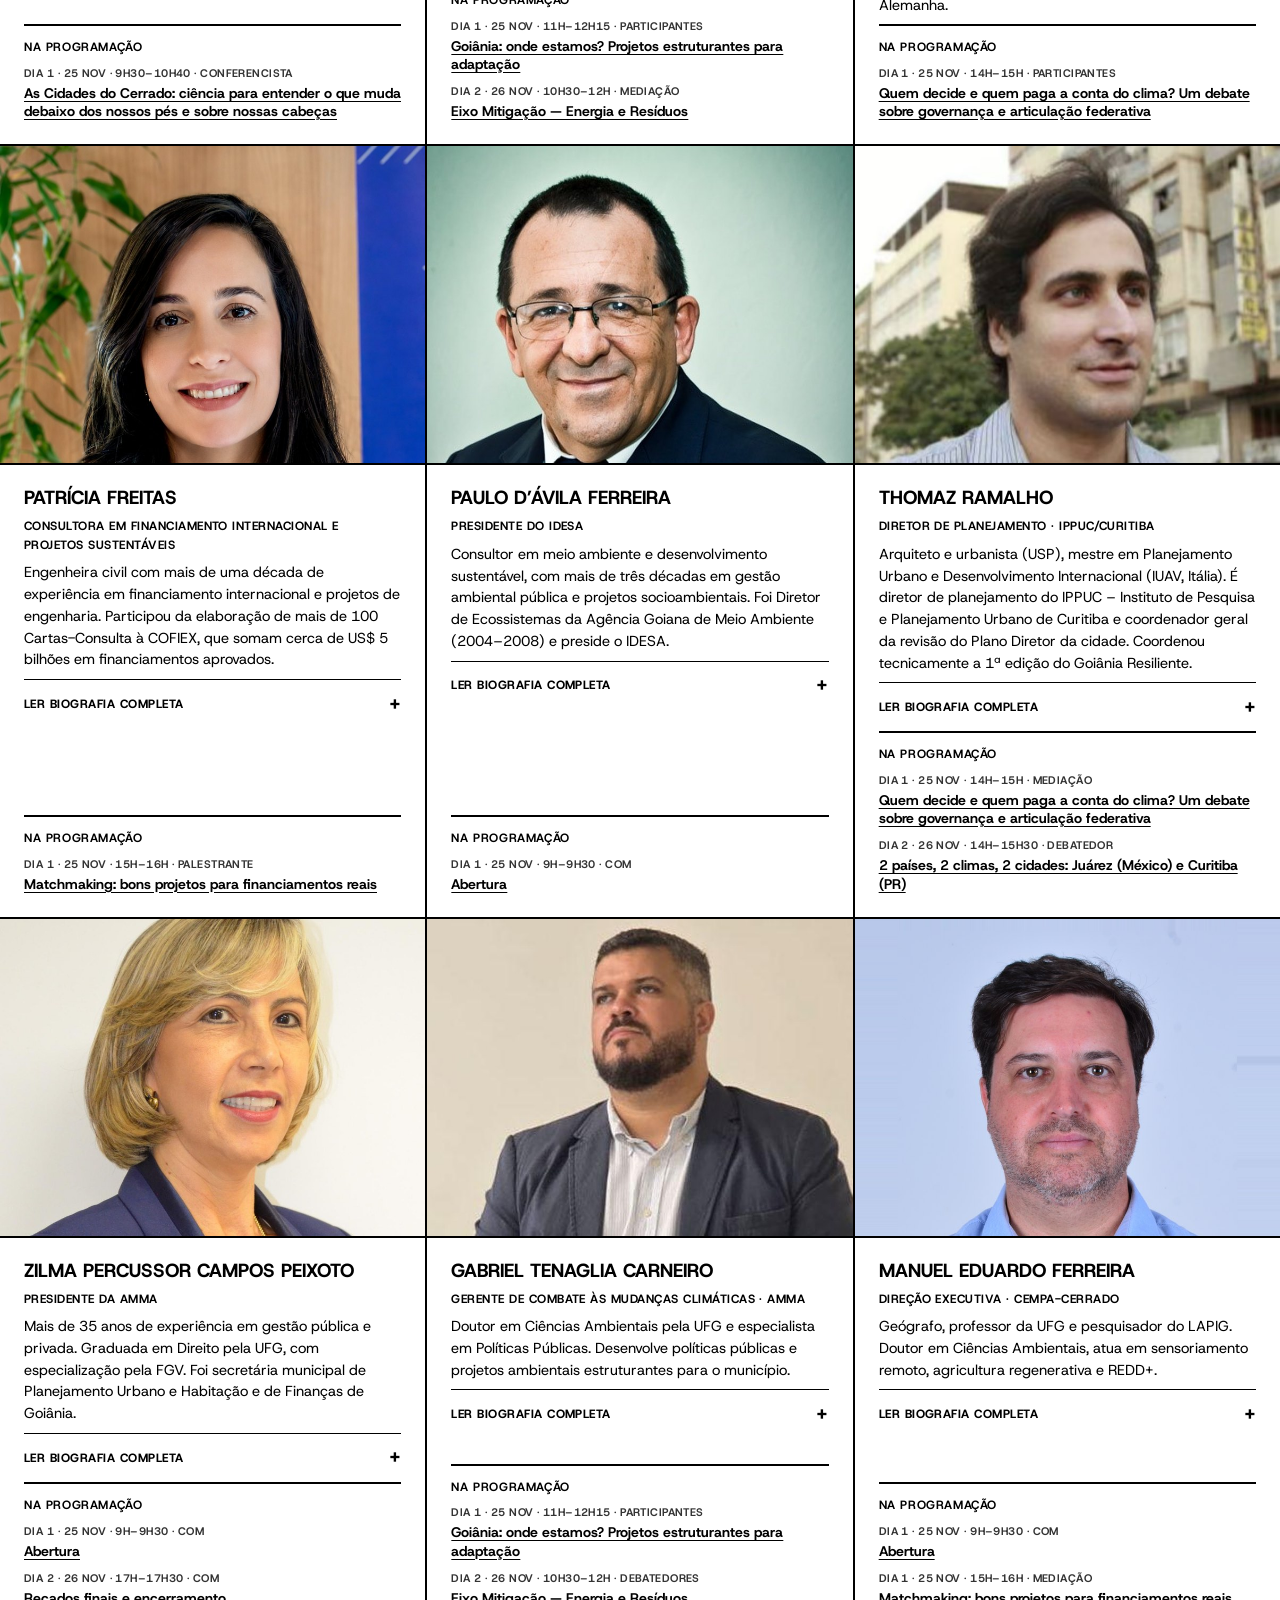
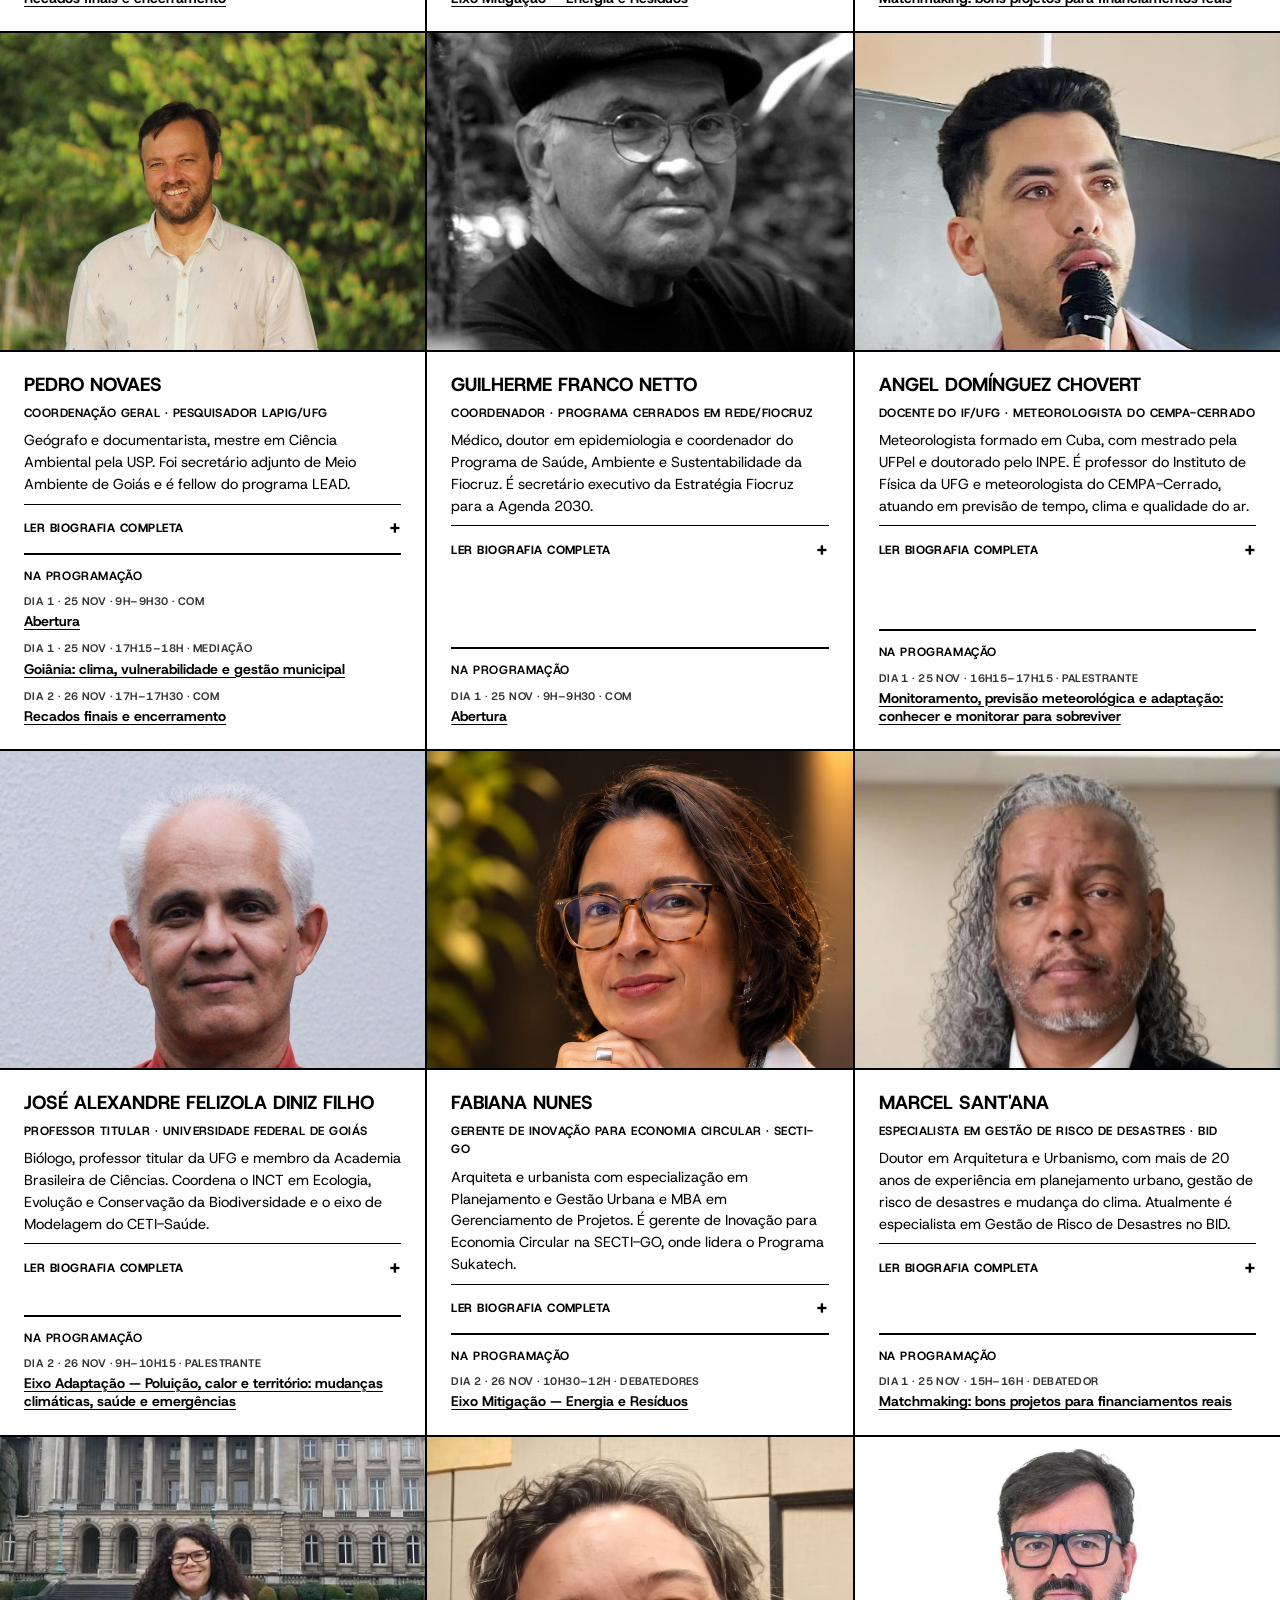
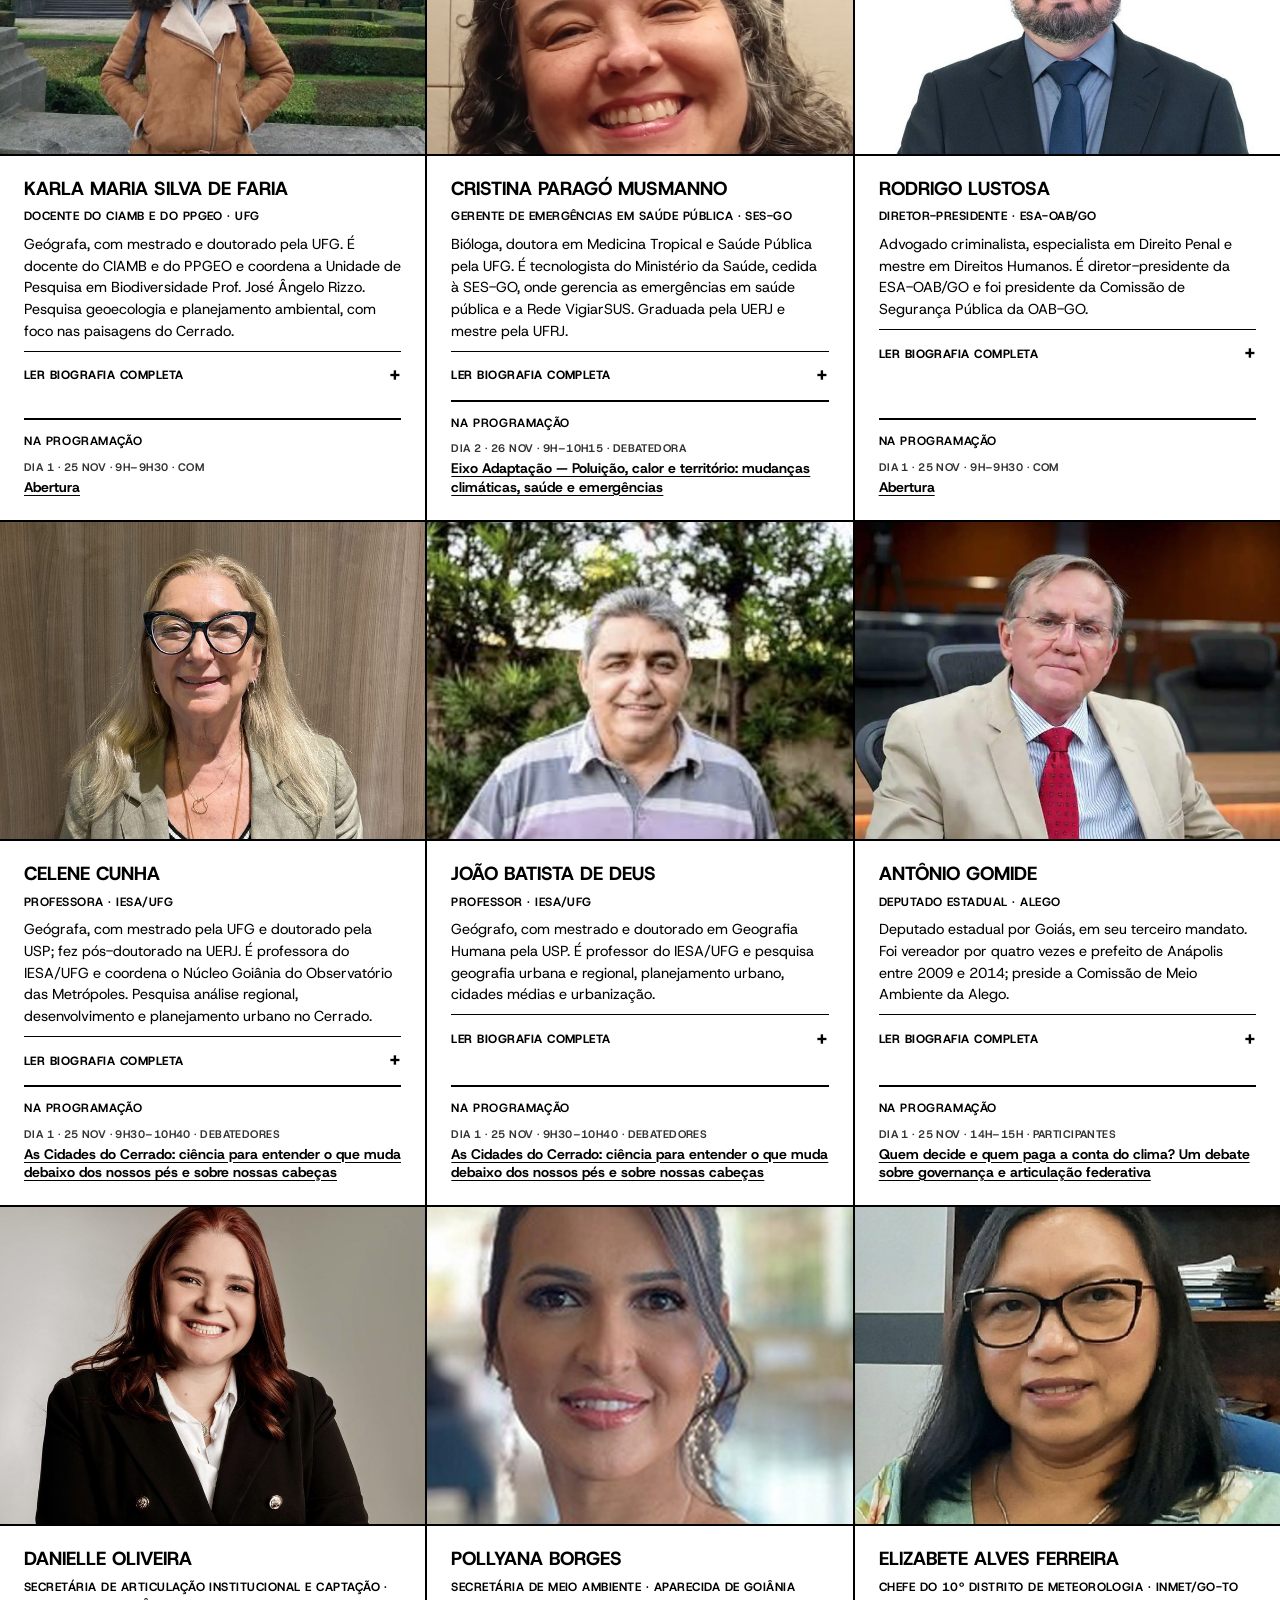
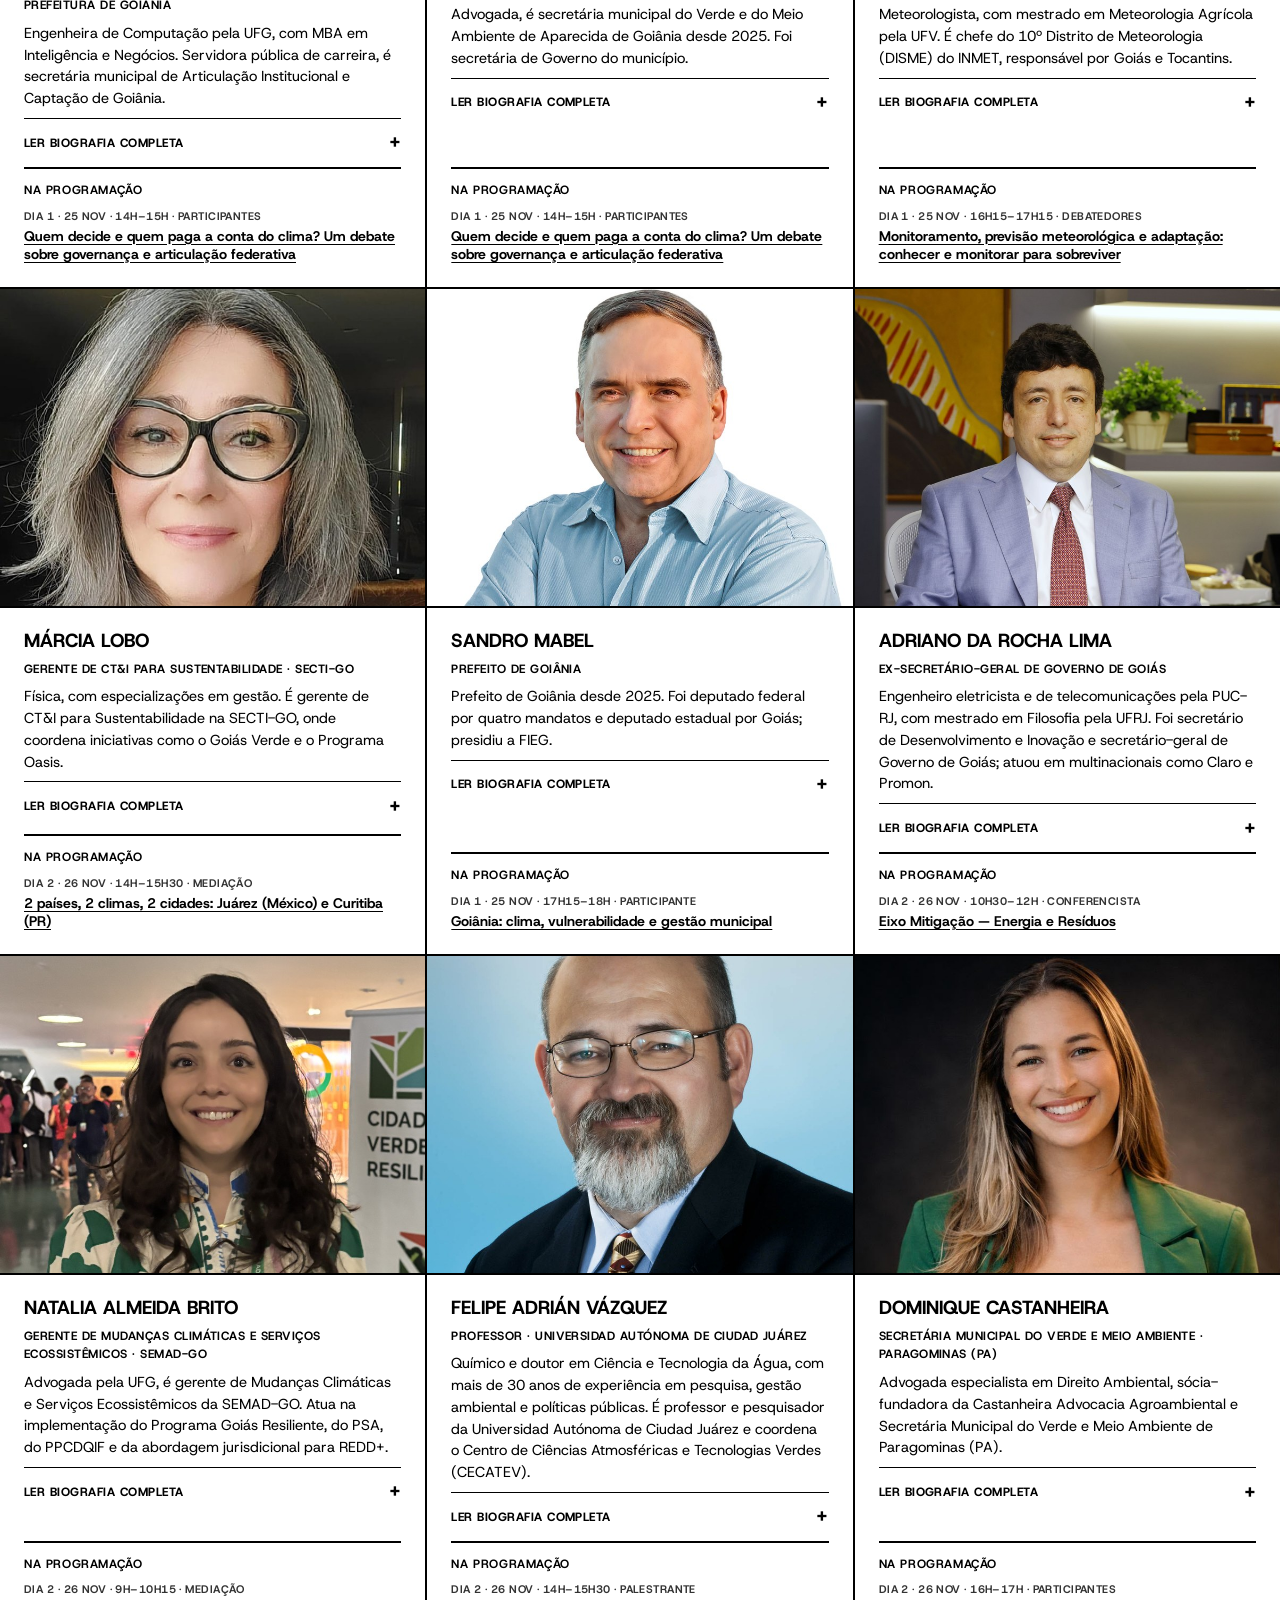
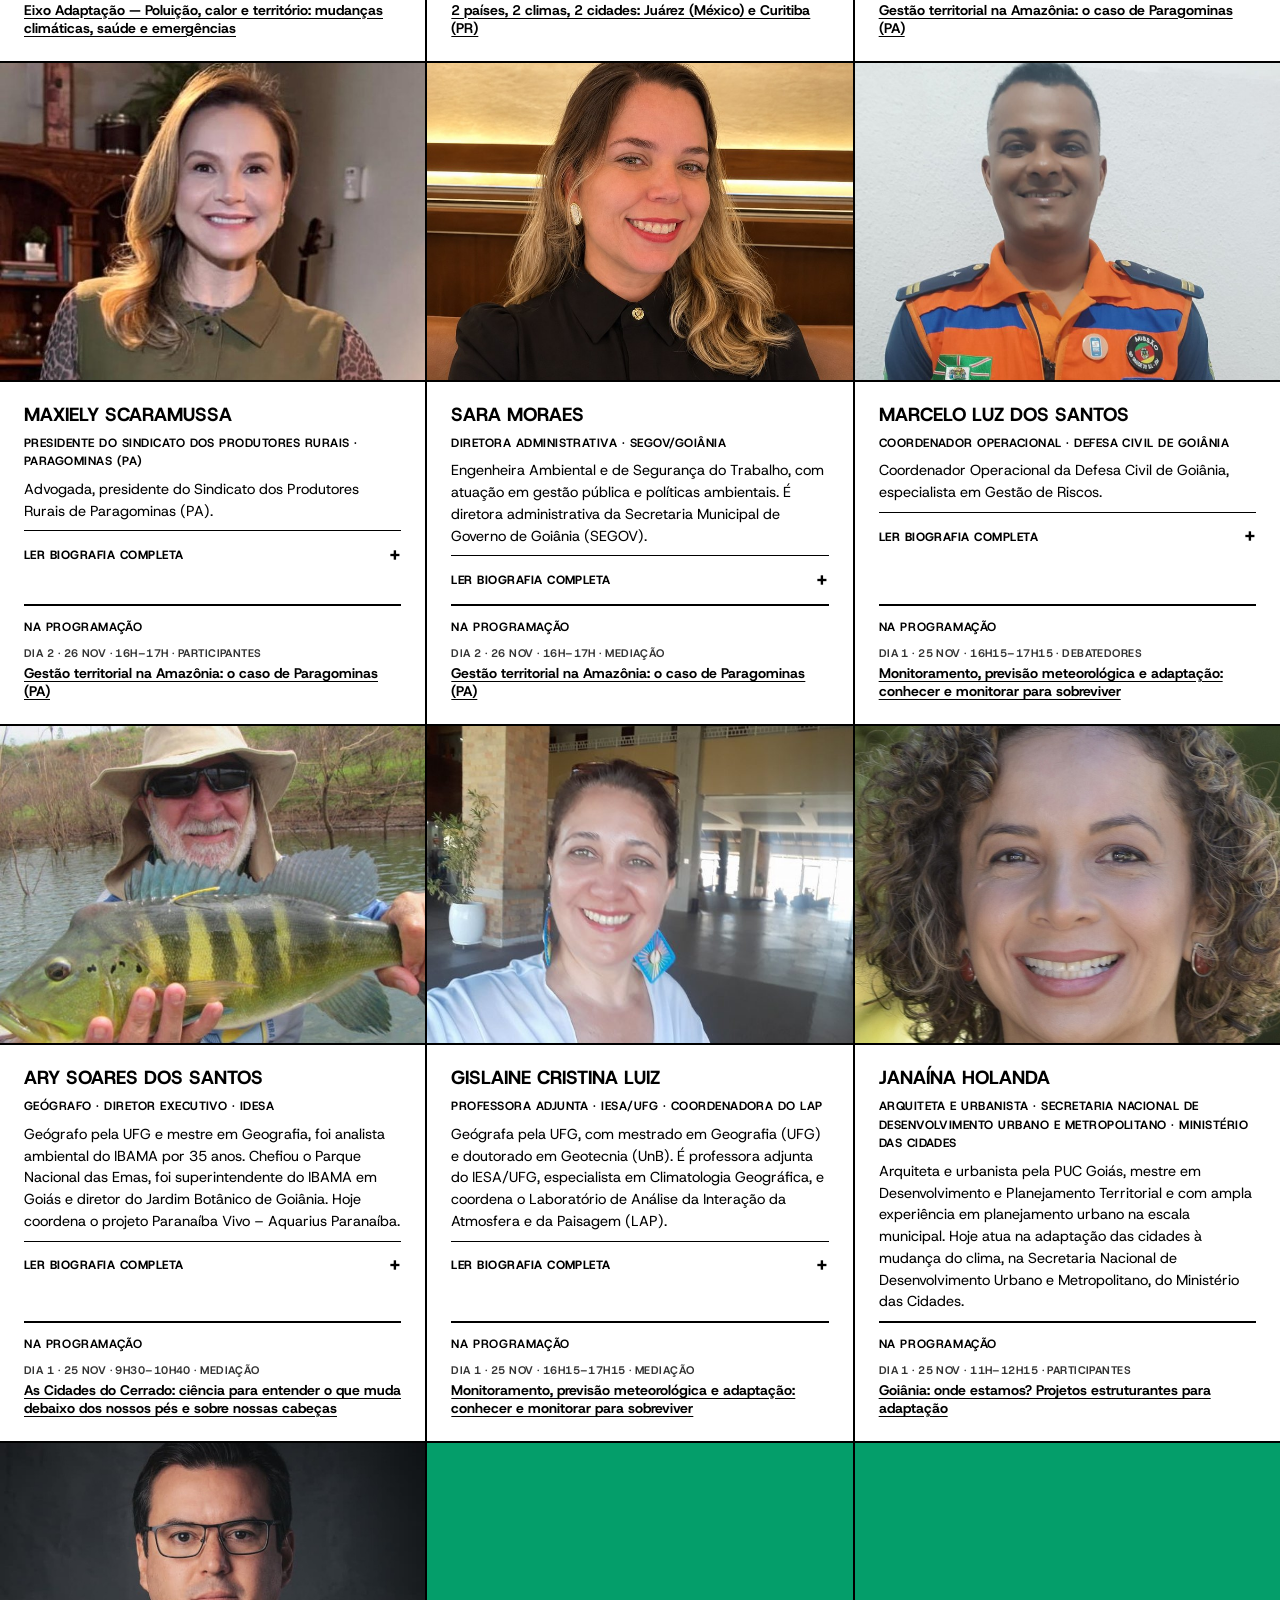
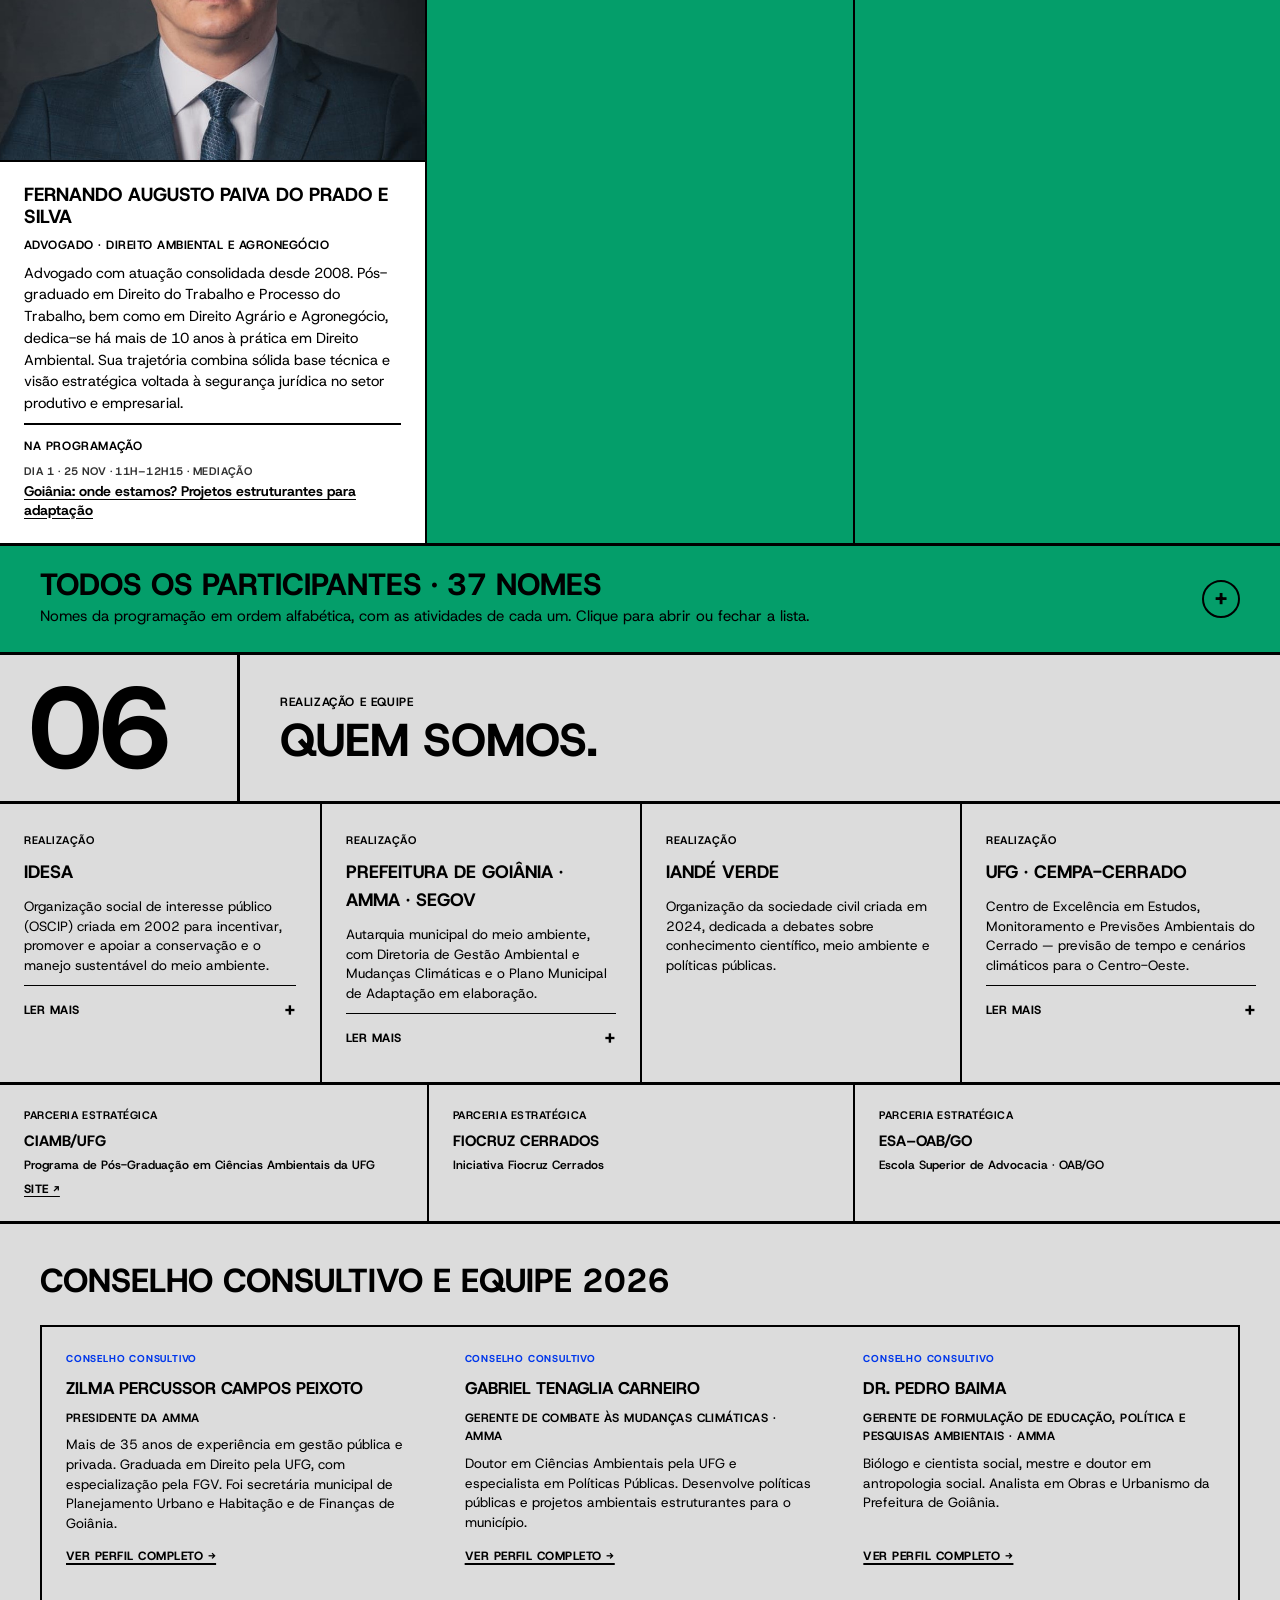
==== commit 7a3c7ad0: "Acervo: filtros, grade e home mais harmoniosos" ====
--- a/index.html
+++ b/index.html
@@ -234,13 +234,14 @@
     <a class="brand" href="#inicio">
       <span>Goiânia Resiliente<br>2ª edição</span>
     </a>
+    <a class="topbar-acervo" href="#acervo">Acervo</a>
     <button class="toggle" id="menuToggle" aria-expanded="false" aria-controls="menu">Menu</button>
     <nav class="menu" id="menu" aria-label="Navegação principal">
       <a href="#acervo" class="nav-inscricao">Acervo de materiais</a>
       <a href="#desafio">01. O Desafio</a>
       <a href="#faces">02. Adaptação e Mitigação</a>
       <a href="#goiania">03. E Goiânia?</a>
-      <a href="#programacao">04. Programação · 25–26 nov</a>
+      <a href="#programacao">04. Programação</a>
       <a href="#convidados">05. Participantes</a>
       <a href="#quem-somos">06. Quem Somos</a>
       <a href="#edicao-2024">07. Edição 2024</a>
@@ -271,7 +272,7 @@
             <a class="btn" href="#acervo">Ver o acervo completo ↓</a>
             <a class="btn btn-sec" href="#programacao">Ver a programação ↓</a>
           </div>
-          <p class="hero-relatorio"><a href="materiais/2026/relatorio-para-discussao-2026.pdf" target="_blank" rel="noopener noreferrer">Baixar o relatório para discussão (PDF) ↓</a></p>
+          <p class="hero-relatorio"><a href="materiais/2026/relatorio-para-discussao-2026.pdf" target="_blank" rel="noopener noreferrer">Abrir relatório para discussão (PDF) ↗</a></p>
         </div>
       </div>
     </div>
@@ -886,29 +887,37 @@
       <p class="acervo-intro">Resumos, transcrições, slides e gravações do simpósio, organizados por edição e sessão.</p>
       <div class="acervo-busca">
         <input id="acervoBusca" type="search" placeholder="Buscar por título, tema ou sessão" aria-label="Buscar no acervo" autocomplete="off">
-        <button type="button" id="acervoLimpar" hidden>Limpar filtros</button>
-      </div>
-      <p class="acervo-contagem" id="acervoContagem" aria-live="polite"></p>
+      </div>
     </div>
     <div class="filtros filtros-edicao" role="group" aria-label="Filtrar por edição">
       <span class="filtro-rotulo">Edição</span>
-      <button class="chip" data-edicao="todas" aria-pressed="false">Todas</button>
-      <button class="chip" data-edicao="2026" aria-pressed="true">2026</button>
-      <button class="chip" data-edicao="2024" aria-pressed="false">2024</button>
-    </div>
-    <div class="filtros filtros-sessao" id="filtrosSessao" role="group" aria-label="Filtrar por sessão">
+      <div class="filtro-chips">
+        <button class="chip" data-edicao="todas" aria-pressed="false">Todas</button>
+        <button class="chip" data-edicao="2026" aria-pressed="true">2026</button>
+        <button class="chip" data-edicao="2024" aria-pressed="false">2024</button>
+      </div>
+    </div>
+    <div class="filtros filtros-sessao" role="group" aria-label="Filtrar por sessão">
       <span class="filtro-rotulo">Sessão</span>
+      <select id="filtroSessaoSelect" class="filtro-select-mobile" aria-label="Filtrar por sessão"></select>
+      <div class="filtro-chips" id="filtrosSessao"></div>
     </div>
     <div class="filtros filtros-tipo" role="group" aria-label="Filtrar por tipo de material">
       <span class="filtro-rotulo">Tipo</span>
-      <button class="chip" data-filtro="todos" aria-pressed="true">Todos</button>
-      <button class="chip" data-filtro="resumos" aria-pressed="false">Resumos</button>
-      <button class="chip" data-filtro="fotos" aria-pressed="false">Fotos</button>
-      <button class="chip" data-filtro="videos" aria-pressed="false">Vídeos</button>
-      <button class="chip" data-filtro="transcricoes" aria-pressed="false">Transcrições</button>
-      <button class="chip" data-filtro="apresentacoes" aria-pressed="false">Apresentações</button>
-      <button class="chip" data-filtro="relatorios" aria-pressed="false">Relatórios</button>
-      <button class="chip" data-filtro="artigos" aria-pressed="false">Artigos</button>
+      <div class="filtro-chips">
+        <button class="chip" data-filtro="todos" aria-pressed="true">Todos</button>
+        <button class="chip" data-filtro="resumos" aria-pressed="false">Resumos</button>
+        <button class="chip" data-filtro="fotos" aria-pressed="false">Fotos</button>
+        <button class="chip" data-filtro="videos" aria-pressed="false">Vídeos</button>
+        <button class="chip" data-filtro="transcricoes" aria-pressed="false">Transcrições</button>
+        <button class="chip" data-filtro="apresentacoes" aria-pressed="false">Apresentações</button>
+        <button class="chip" data-filtro="relatorios" aria-pressed="false">Relatórios</button>
+        <button class="chip" data-filtro="artigos" aria-pressed="false">Artigos</button>
+      </div>
+    </div>
+    <div class="acervo-resultados">
+      <p class="acervo-contagem" id="acervoContagem" aria-live="polite"></p>
+      <button type="button" id="acervoLimpar" hidden>Limpar filtros</button>
     </div>
     <div class="acervo-grid" id="acervoGrid">
       <noscript><p class="acervo-vazio">Ative o JavaScript do navegador para ver o acervo.</p></noscript>
--- a/css/style.css
+++ b/css/style.css
@@ -55,6 +55,7 @@
 }
 .brand img { height: 40px; width: auto; }
 .brand span { font-weight: 800; font-size: 14px; text-transform: uppercase; line-height: 1.15; white-space: nowrap; }
+.topbar-acervo { display: none; }
 nav.menu { display: flex; }
 nav.menu a {
   display: flex; align-items: center; padding: 0 18px;
@@ -78,6 +79,11 @@
   }
   nav.menu.open { display: flex; }
   nav.menu a { border-left: none; border-top: var(--borda); padding: 14px 20px; min-height: 44px; }
+  nav.menu { max-height: calc(100vh - 64px); overflow-y: auto; }
+  .topbar-acervo {
+    display: flex; align-items: center; padding: 0 16px; border-left: var(--borda);
+    font-size: 12px; font-weight: 800; text-transform: uppercase; letter-spacing: .03em; text-decoration: none;
+  }
 }
 
 main { max-width: 1440px; margin: 0 auto; border-left: var(--borda); border-right: var(--borda); }
@@ -91,7 +97,7 @@
 .hero-left {
   border-right: var(--borda-grossa);
   background: var(--verde);
-  padding: 40px; display: flex; flex-direction: column; justify-content: space-between; gap: 32px;
+  padding: 40px; display: flex; flex-direction: column; justify-content: center; gap: 32px;
   min-width: 0;
 }
 .hero-left img.logo-gr { width: min(680px, 100%); height: auto; }
@@ -129,8 +135,9 @@
   .hero-left { border-right: none; border-bottom: var(--borda-grossa); }
   .info-strip { grid-template-columns: 1fr; }
   .info-strip > div + div { border-left: none; border-top: var(--borda-grossa); }
-  .hero-left, .hero-right, .info-strip > div { padding: 32px 20px; }
+  .hero-left, .hero-right, .info-strip > div { padding: 28px 20px; }
   .hero-left { padding: 20px; }
+  .hero-right { gap: 18px; }
 }
 
 /* ============ SEÇÕES EDITORIAIS ============ */
@@ -301,7 +308,8 @@
 
 /* ============ ACERVO ============ */
 .acervo { background: var(--amarelo); }
-.filtros { display: flex; flex-wrap: wrap; border-bottom: var(--borda-grossa); }
+.filtros { display: grid; grid-template-columns: 96px 1fr; border-bottom: var(--borda-grossa); background: var(--branco); }
+.filtro-chips { display: flex; flex-wrap: wrap; gap: 8px; padding: 10px 14px; }
 .chip {
   font: inherit; font-weight: 700; font-size: 13px; text-transform: uppercase; letter-spacing: .03em;
   background: var(--amarelo); border: none; border-right: var(--borda); padding: 14px 22px; cursor: pointer;
@@ -309,32 +317,52 @@
 }
 .chip:hover { background: var(--branco); }
 .chip[aria-pressed="true"] { background: var(--preto); color: var(--amarelo); }
-.filtros .chip { background: var(--branco); }
+.filtros .chip { border: var(--borda); padding: 8px 14px; background: var(--branco); }
 .filtros .chip:hover { background: var(--amarelo); }
 .filtros .chip[aria-pressed="true"],
-.filtros .chip[aria-pressed="true"]:hover { background: var(--preto); color: var(--amarelo); }
-.filtros-sessao { flex-wrap: wrap; background: var(--branco); }
+.filtros .chip[aria-pressed="true"]:hover { background: var(--preto); color: var(--amarelo); border-color: var(--preto); }
+.filtros .chip[aria-pressed="true"]:focus-visible { outline: 3px solid var(--branco); outline-offset: 2px; }
+#acervoLimpar:focus-visible, .filtro-select-mobile:focus-visible,
+.topbar-acervo:focus-visible { outline: 3px solid var(--azul); outline-offset: 2px; }
 .filtros-sessao .chip { flex: 0 0 auto; white-space: nowrap; }
+.filtro-select-mobile { display: none; }
 @media (max-width: 900px) {
-  .filtros-sessao { flex-wrap: nowrap; overflow-x: auto; -webkit-overflow-scrolling: touch; }
-}
-.acervo-grid { display: grid; grid-template-columns: repeat(3, 1fr); border-bottom: var(--borda-grossa); }
+  .filtros { grid-template-columns: 1fr; }
+  .filtros .filtro-rotulo { border-right: 0; border-bottom: var(--borda); padding: 8px 14px; }
+  .filtro-chips { flex-wrap: wrap; }
+  .filtros-sessao .filtro-chips { display: none; }
+  .filtro-select-mobile {
+    display: block; width: 100%; font: inherit; font-size: 14px; font-weight: 700;
+    padding: 10px 12px; border: 0; background: var(--branco);
+  }
+}
+.acervo-grid { display: block; }
+.acervo-bloco { border-bottom: var(--borda-grossa); }
+.acervo-bloco:last-child { border-bottom: 0; }
 .acervo-grupo {
-  grid-column: 1 / -1; margin: 0; padding: 16px 24px 10px;
-  background: var(--amarelo); border-top: var(--borda); border-bottom: var(--borda);
+  margin: 0; padding: 16px 24px 10px;
+  background: var(--amarelo); border-bottom: var(--borda);
   font-size: 13px; font-weight: 800; text-transform: uppercase; letter-spacing: .05em;
 }
+.acervo-linha { display: flex; flex-wrap: wrap; }
+.acervo-linha .item { flex: 1 1 33.333%; }
+.acervo-linha[data-colunas="1"] .item { flex: 1 1 100%; }
+.acervo-linha[data-colunas="2"] .item { flex: 1 1 50%; }
+.acervo-linha[data-colunas="3"] .item { flex: 1 1 33.333%; }
 .item {
   padding: 28px 24px; display: flex; flex-direction: column; gap: 10px; min-height: 170px;
-  border-bottom: var(--borda); border-right: var(--borda);
-}
+  border-right: var(--borda);
+}
+.item.sem-borda-dir { border-right: 0; }
+.item.com-borda-topo { border-top: var(--borda); }
+.item.ultimo-visivel { border-right: 0; }
 .item .tipo { font-size: 11px; font-weight: 700; text-transform: uppercase; letter-spacing: .05em; }
 .item strong { font-size: 18px; font-weight: 800; text-transform: uppercase; line-height: 1.15; }
 .item .status { margin-top: auto; font-size: 11px; font-weight: 700; text-transform: uppercase; letter-spacing: .05em; background: var(--branco); border: var(--borda); padding: 6px 10px; width: fit-content; }
 .item.2024 .status { background: var(--verde); }
 .acervo-nota { padding: 22px 40px; font-size: 14px; }
 .acervo-topo {
-  display: grid; grid-template-columns: 1fr auto; gap: 8px 24px; align-items: end;
+  display: grid; grid-template-columns: 1fr auto; gap: 8px 24px; align-items: center;
   padding: 22px 40px; border-bottom: var(--borda-grossa);
 }
 .acervo-intro { margin: 0; font-size: 15px; max-width: 620px; }
@@ -344,21 +372,26 @@
   background: var(--branco); min-width: 300px;
 }
 .acervo-busca input:focus { outline: 3px solid var(--preto); outline-offset: 2px; }
-.acervo-busca button {
-  font: inherit; font-weight: 800; font-size: 12px; text-transform: uppercase; letter-spacing: .03em;
-  padding: 13px 16px; border: var(--borda); background: var(--preto); color: var(--amarelo); cursor: pointer;
-}
-.acervo-busca button:hover { background: var(--branco); color: var(--preto); }
-.acervo-contagem {
-  grid-column: 1 / -1; margin: 0; font-size: 12px; font-weight: 700;
-  text-transform: uppercase; letter-spacing: .05em;
-}
+.acervo-resultados {
+  display: flex; align-items: center; justify-content: space-between; gap: 12px;
+  padding: 10px 40px; border-bottom: var(--borda); background: var(--amarelo);
+}
+.acervo-contagem { margin: 0; font-size: 12px; font-weight: 700; text-transform: uppercase; letter-spacing: .05em; }
+#acervoLimpar {
+  font: inherit; font-weight: 800; font-size: 11px; text-transform: uppercase; letter-spacing: .03em;
+  padding: 8px 12px; border: var(--borda); background: var(--preto); color: var(--amarelo); cursor: pointer;
+}
+#acervoLimpar:hover { background: var(--branco); color: var(--preto); }
 @media (max-width: 900px) {
   .acervo-topo { grid-template-columns: 1fr; padding: 18px 20px; }
-  .acervo-busca { flex-wrap: wrap; }
   .acervo-busca input { width: 100%; min-width: 0; }
-}
-@media (max-width: 900px) { .acervo-grid { grid-template-columns: 1fr; } .item { border-right: none; } .acervo-nota { padding: 18px 20px; } }
+  .acervo-resultados { padding: 10px 16px; }
+}
+@media (max-width: 900px) {
+  .acervo-linha[data-colunas] .item { flex: 1 1 100%; border-right: 0; border-top: 0; }
+  .acervo-linha[data-colunas] .item + .item { border-top: var(--borda); }
+  .acervo-nota { padding: 18px 20px; }
+}
 @media (max-width: 1250px) and (min-width: 901px) { .acervo-grid { grid-template-columns: repeat(2, 1fr); } }
 
 /* ============ FOOTER ============ */
@@ -711,6 +744,11 @@
   }
   nav.menu.open { display: flex; }
   nav.menu a { border-left: none; border-top: var(--borda); padding: 14px 20px; min-height: 44px; }
+  nav.menu { max-height: calc(100vh - 64px); overflow-y: auto; }
+  .topbar-acervo {
+    display: flex; align-items: center; padding: 0 16px; border-left: var(--borda);
+    font-size: 12px; font-weight: 800; text-transform: uppercase; letter-spacing: .03em; text-decoration: none;
+  }
 }
 
 /* Nome com perfil, na programação */
@@ -1007,9 +1045,11 @@
 
 /* ============ TRANSMISSÃO ============ */
 .hero-acoes { display: flex; flex-direction: column; gap: 12px; align-items: flex-start; }
-.hero-relatorio { margin: 0; font-size: 13px; font-weight: 700; }
+.hero-relatorio { margin: 0; font-size: 15px; font-weight: 700; }
 .hero-relatorio a { text-underline-offset: 3px; }
-.hero-botoes { display: grid; grid-template-columns: repeat(auto-fit, minmax(250px, 1fr)); gap: 12px; align-items: stretch; width: 100%; }
+.hero-right .hero-relatorio { font-size: 15px; }
+@media (max-width: 700px) { .hero .hero-botoes { grid-template-columns: 1fr; } }
+.hero-botoes { display: grid; grid-template-columns: 1.15fr .85fr; gap: 12px; align-items: stretch; width: 100%; }
 .hero-botoes .btn { width: 100%; display: flex; align-items: center; justify-content: center; text-align: center; padding: 18px 20px; }
 @media (min-width: 761px) { .hero-botoes .btn { font-size: 13px; padding: 16px 12px; text-wrap: balance; } }
 .btn-sec { background: var(--branco); color: var(--preto); }
